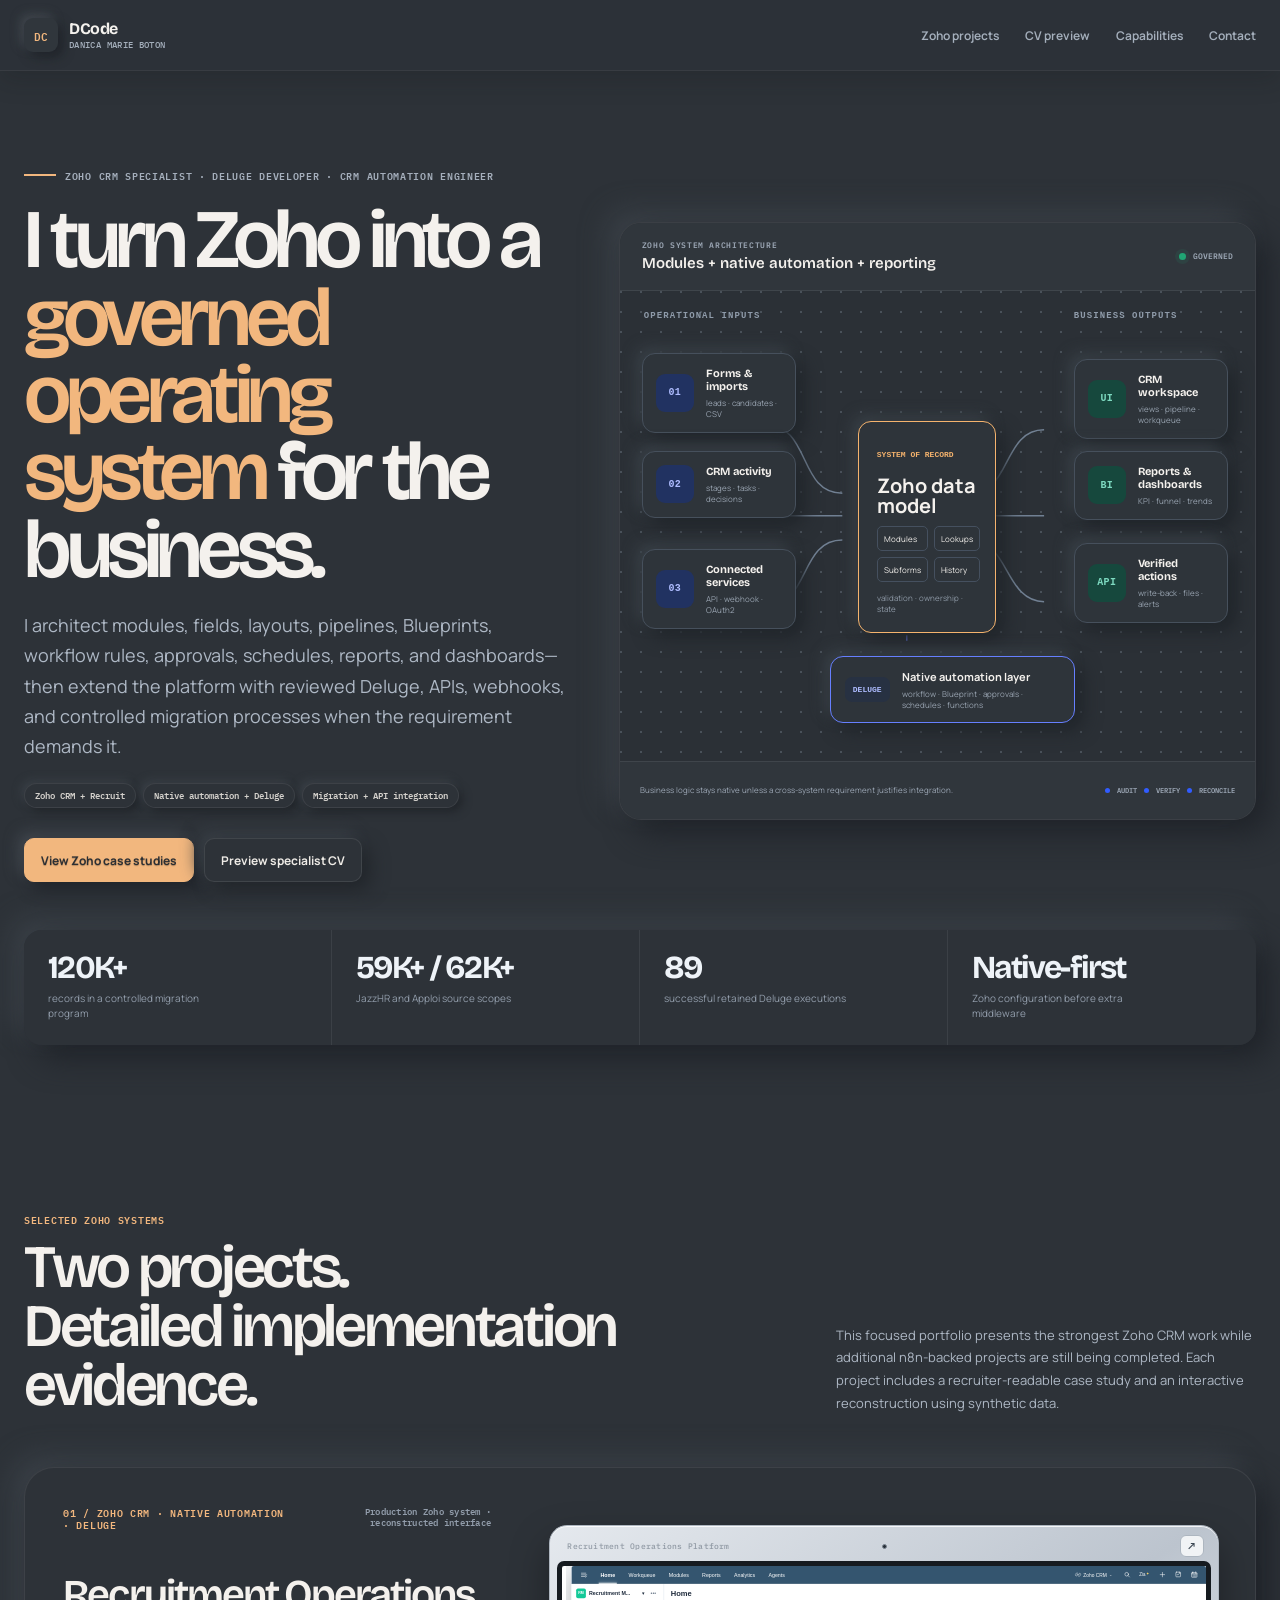
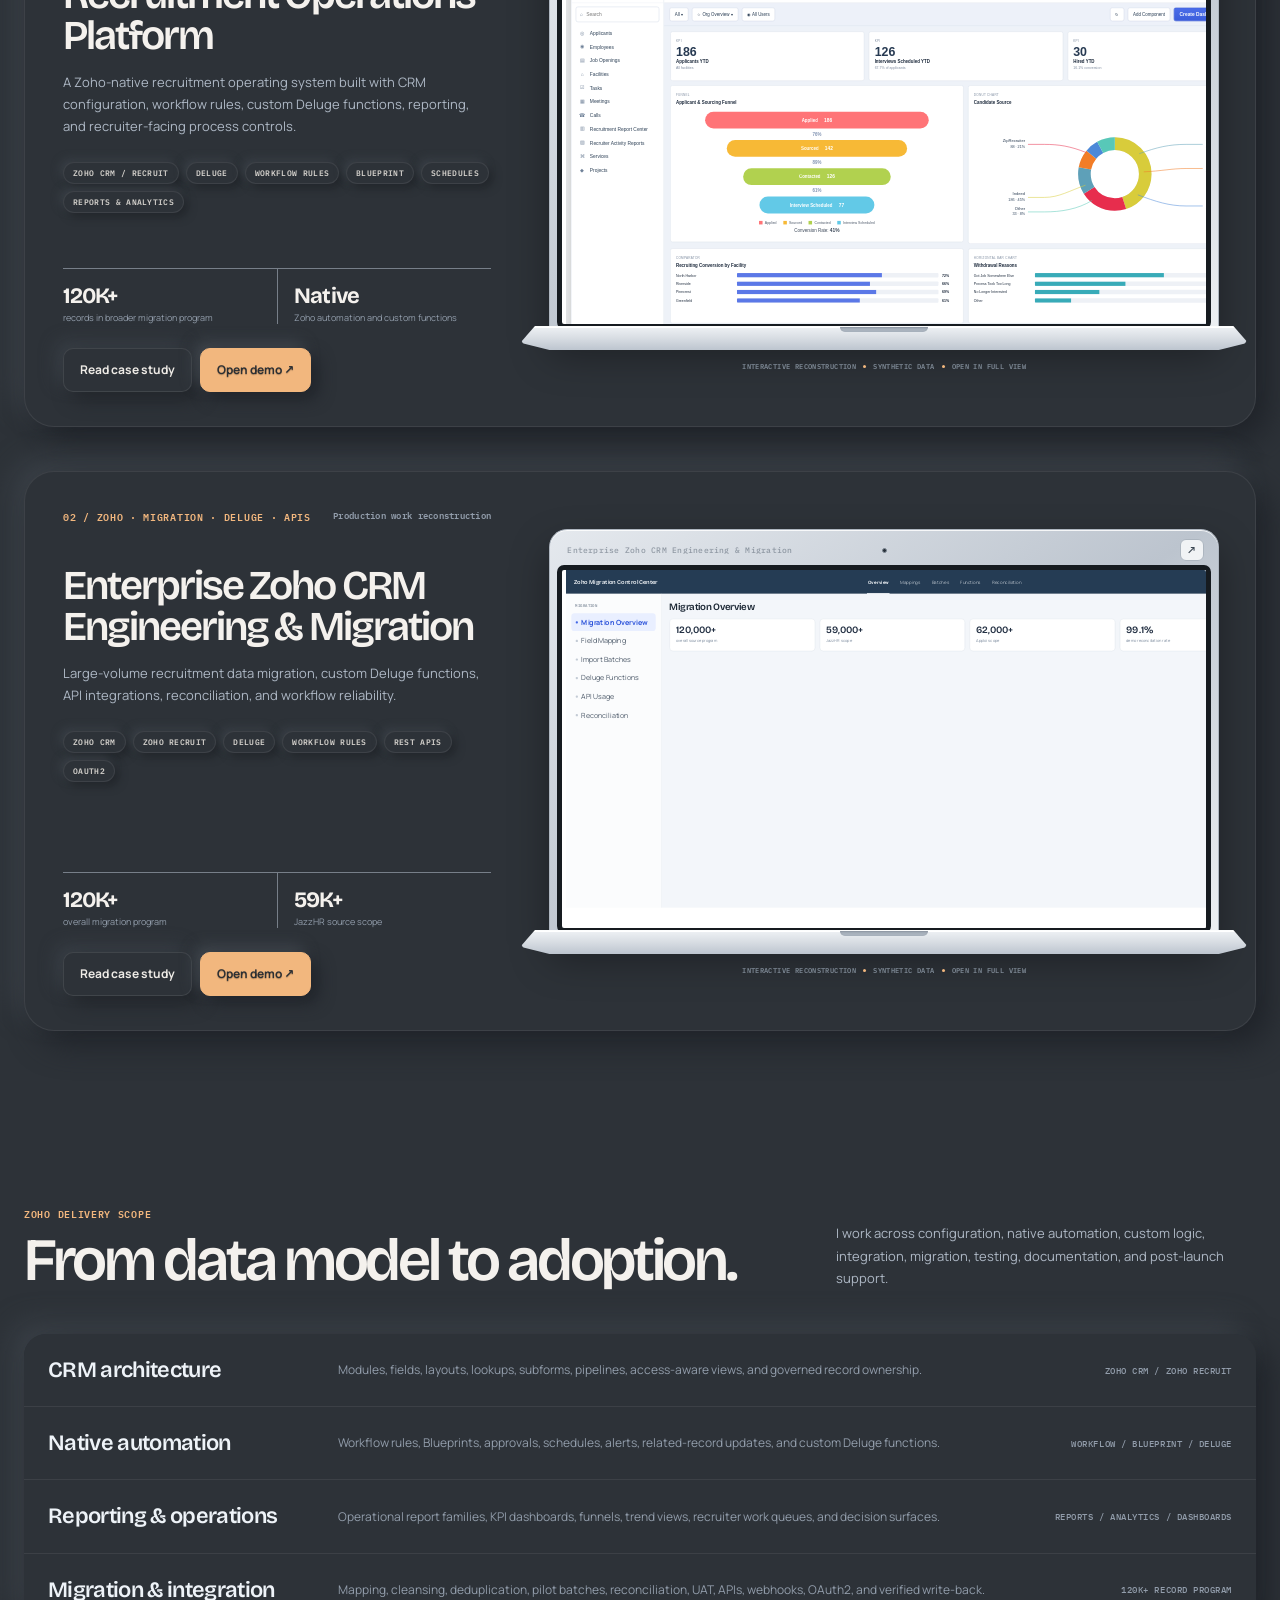
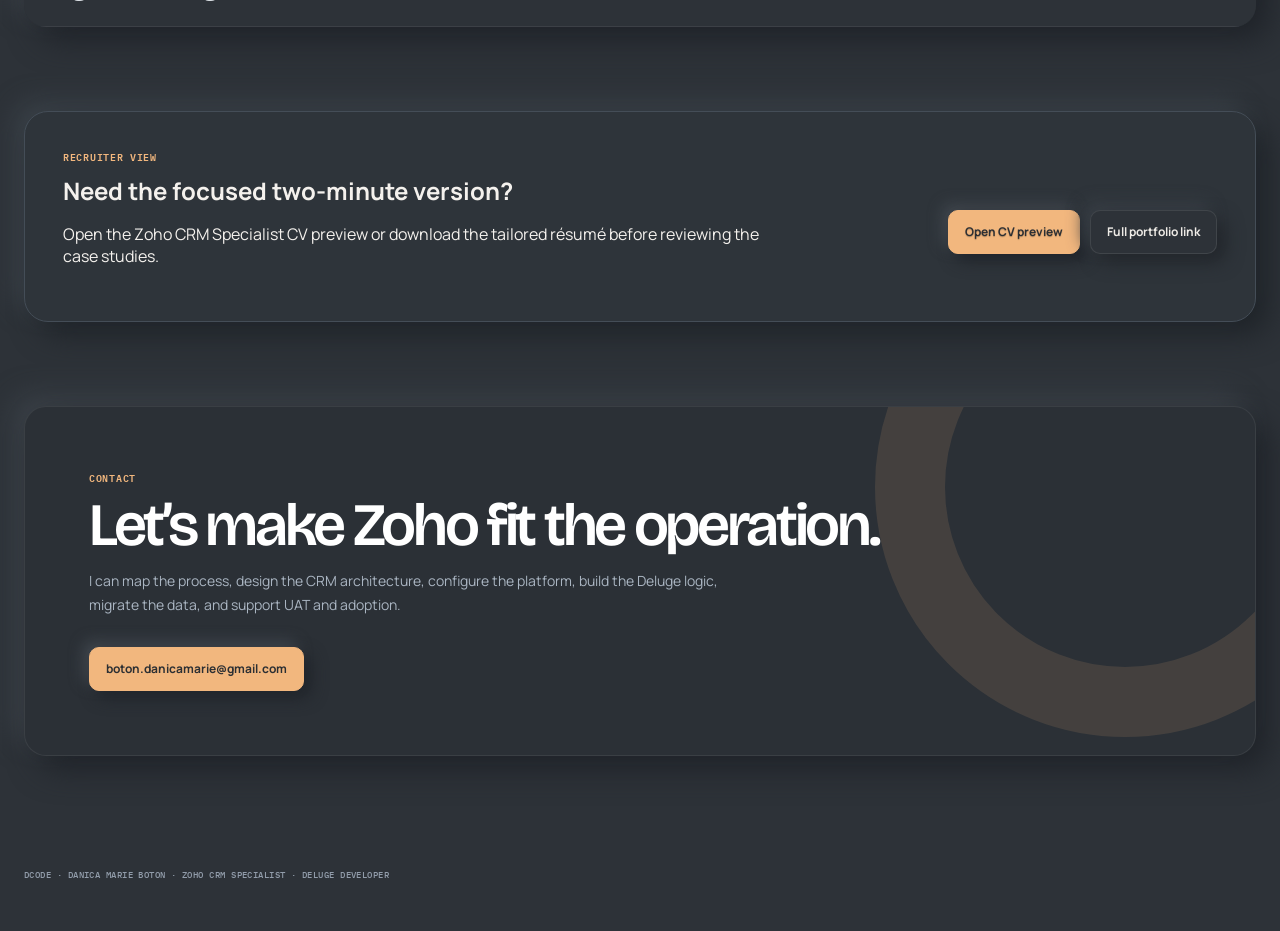
==== index.html @ dc6e39f1 "Initial Zoho specialist portfolio" ====
<!doctype html><html lang="en"><head><meta charset="utf-8"><meta name="viewport" content="width=device-width,initial-scale=1"><title>Danica Marie Boton — Zoho CRM Specialist</title><meta name="description" content="Zoho CRM specialist portfolio featuring native CRM architecture, Deluge automation, reporting, API integration, and controlled data migration."><link rel="stylesheet" href="styles.css"><link rel="stylesheet" href="theme-neumorphism.css?v=3"><link rel="stylesheet" href="zoho-focus.css"><link rel="stylesheet" href="zoho-spacing-fix.css"></head>
<body class="portfolio-theme zoho-focus"><nav class="nav"><div class="wrap navin"><a class="brand" href="index.html"><span class="brandmark">DC</span><span>DCode<small>Danica Marie Boton</small></span></a><div class="navlinks"><a href="#work">Zoho projects</a><a href="cv.html">CV preview</a><a href="#capabilities">Capabilities</a><a href="#contact">Contact</a></div></div></nav><main>
<header class="wrap hero zoho-hero"><div class="hero-copy"><span class="eyebrow">Zoho CRM specialist · Deluge developer · CRM automation engineer</span><h1>I turn Zoho into a <em>governed operating system</em> for the business.</h1><p>I architect modules, fields, layouts, pipelines, Blueprints, workflow rules, approvals, schedules, reports, and dashboards—then extend the platform with reviewed Deluge, APIs, webhooks, and controlled migration processes when the requirement demands it.</p><div class="hero-roleline"><span>Zoho CRM + Recruit</span><span>Native automation + Deluge</span><span>Migration + API integration</span></div><div class="actions"><a class="btn primary" href="#work">View Zoho case studies</a><a class="btn" href="cv.html">Preview specialist CV</a></div></div>
<div class="data-architecture" aria-label="Zoho CRM system architecture"><div class="data-architecture-head"><div><span>Zoho system architecture</span><strong>Modules + native automation + reporting</strong></div><span class="architecture-state"><i></i> governed</span></div><div class="zoho-map"><div class="map-label map-left">Operational inputs</div><div class="map-label map-right">Business outputs</div><svg viewBox="0 0 680 410" aria-hidden="true"><path d="M154 96 C205 96 190 170 238 170"/><path d="M154 194 C202 194 195 194 238 194"/><path d="M154 292 C204 292 191 220 238 220"/><path d="M376 170 C418 170 410 102 454 102"/><path d="M376 194 C418 194 414 194 454 194"/><path d="M376 220 C416 220 412 286 454 286"/><path class="automation-line" d="M307 262 C307 300 307 304 307 334"/></svg><article class="map-node source a"><span>01</span><div><b>Forms &amp; imports</b><small>leads · candidates · CSV</small></div></article><article class="map-node source b"><span>02</span><div><b>CRM activity</b><small>stages · tasks · decisions</small></div></article><article class="map-node source c"><span>03</span><div><b>Connected services</b><small>API · webhook · OAuth2</small></div></article><article class="map-core"><span>System of record</span><h3>Zoho data model</h3><div><i>Modules</i><i>Lookups</i><i>Subforms</i><i>History</i></div><small>validation · ownership · state</small></article><article class="map-node output a"><span>UI</span><div><b>CRM workspace</b><small>views · pipeline · workqueue</small></div></article><article class="map-node output b"><span>BI</span><div><b>Reports &amp; dashboards</b><small>KPI · funnel · trends</small></div></article><article class="map-node output c"><span>API</span><div><b>Verified actions</b><small>write-back · files · alerts</small></div></article><article class="map-automation"><span>DELUGE</span><div><b>Native automation layer</b><small>workflow · Blueprint · approvals · schedules · functions</small></div></article></div><div class="data-architecture-foot"><span>Business logic stays native unless a cross-system requirement justifies integration.</span><div><i></i> audit <i></i> verify <i></i> reconcile</div></div></div></header>
<section class="proofrail"><div class="proof"><strong>120K+</strong><span>records in a controlled migration program</span></div><div class="proof"><strong>59K+ / 62K+</strong><span>JazzHR and Apploi source scopes</span></div><div class="proof"><strong>89</strong><span>successful retained Deluge executions</span></div><div class="proof"><strong>Native-first</strong><span>Zoho configuration before extra middleware</span></div></section>
<section class="wrap section" id="work"><div class="sectionhead"><div><div class="kicker">Selected Zoho systems</div><h2>Two projects.<br>Detailed implementation evidence.</h2></div><p>This focused portfolio presents the strongest Zoho CRM work while additional n8n-backed projects are still being completed. Each project includes a recruiter-readable case study and an interactive reconstruction using synthetic data.</p></div><div class="cards" id="projectCards"></div></section>
<section class="wrap section" id="capabilities"><div class="sectionhead"><div><div class="kicker">Zoho delivery scope</div><h2>From data model to adoption.</h2></div><p>I work across configuration, native automation, custom logic, integration, migration, testing, documentation, and post-launch support.</p></div><div class="capability-list"><div class="caprow"><h3>CRM architecture</h3><p>Modules, fields, layouts, lookups, subforms, pipelines, access-aware views, and governed record ownership.</p><span>Zoho CRM / Zoho Recruit</span></div><div class="caprow"><h3>Native automation</h3><p>Workflow rules, Blueprints, approvals, schedules, alerts, related-record updates, and custom Deluge functions.</p><span>Workflow / Blueprint / Deluge</span></div><div class="caprow"><h3>Reporting &amp; operations</h3><p>Operational report families, KPI dashboards, funnels, trend views, recruiter work queues, and decision surfaces.</p><span>Reports / Analytics / Dashboards</span></div><div class="caprow"><h3>Migration &amp; integration</h3><p>Mapping, cleansing, deduplication, pilot batches, reconciliation, UAT, APIs, webhooks, OAuth2, and verified write-back.</p><span>120K+ record program</span></div></div></section>
<section class="wrap section cv-callout"><div><div class="kicker">Recruiter view</div><h2>Need the focused two-minute version?</h2><p>Open the Zoho CRM Specialist CV preview or download the tailored résumé before reviewing the case studies.</p></div><div class="actions"><a class="btn primary" href="cv.html">Open CV preview</a><a class="btn" href="cv.html#full-portfolio">Full portfolio link</a></div></section>
<section class="wrap section" id="contact"><div class="contact"><div class="kicker">Contact</div><h2>Let’s make Zoho fit the operation.</h2><p>I can map the process, design the CRM architecture, configure the platform, build the Deluge logic, migrate the data, and support UAT and adoption.</p><div class="actions"><a class="btn primary" href="mailto:boton.danicamarie@gmail.com">boton.danicamarie@gmail.com</a></div></div></section></main><footer class="wrap footer">DCode · Danica Marie Boton · Zoho CRM Specialist · Deluge Developer</footer>
<script src="data.js"></script><script>const root=document.getElementById('projectCards');DCODE_PROJECTS.forEach(p=>{const el=document.createElement('article');el.className='project';el.innerHTML=`<div class="projectcopy"><div class="projecttop"><span class="num">${p.order} / ${p.category}</span><span class="status">${p.status}</span></div><h3>${p.title}</h3><p>${p.subtitle}</p><div class="chips">${p.stack.slice(0,6).map(x=>`<span class="chip">${x}</span>`).join('')}</div><div class="metricline">${p.metrics.slice(0,2).map(m=>`<div class="mini"><strong>${m[0]}</strong><span>${m[1]}</span></div>`).join('')}</div><div class="projectactions"><a class="btn" href="case-study.html?id=${p.id}">Read case study</a><a class="btn primary" href="demo.html?id=${p.id}">Open demo ↗</a></div></div><div class="projectvisual"><div class="laptop-wrap"><div class="laptop-screen"><div class="laptop-bezel"><span class="camera-dot"></span><span class="screen-title">${p.title}</span><div class="screen-controls"><a class="screen-btn" href="demo.html?id=${p.id}" target="_blank" rel="noopener">↗</a></div></div><div class="laptop-display"><iframe class="live-demo-preview" src="demo.html?id=${p.id}&embed=1" title="Interactive reconstructed ${p.title} preview" loading="lazy"></iframe></div></div><div class="laptop-base"><span></span></div><div class="demo-caption"><span>Interactive reconstruction</span><i></i><span>Synthetic data</span><i></i><span>Open in full view</span></div></div></div>`;root.appendChild(el)});const W=1440,H=810;document.querySelectorAll('.live-demo-preview').forEach(iframe=>{const display=iframe.closest('.laptop-display');const fit=()=>{const scale=Math.min(display.clientWidth/W,display.clientHeight/H);iframe.style.width=`${W}px`;iframe.style.height=`${H}px`;iframe.style.transform=`scale(${scale})`;iframe.style.left=`${Math.max(0,(display.clientWidth-W*scale)/2)}px`;iframe.style.top=`${Math.max(0,(display.clientHeight-H*scale)/2)}px`};new ResizeObserver(fit).observe(display);iframe.addEventListener('load',fit);fit()});</script></body></html>
---- styles.css ----
@import url('https://fonts.googleapis.com/css2?family=Bricolage+Grotesque:opsz,wght@12..96,400;12..96,500;12..96,600;12..96,700&family=IBM+Plex+Mono:wght@400;500;600&family=Manrope:wght@400;500;600;700&display=swap');

:root{
  --ink:#111318;
  --ink-2:#22262d;
  --muted:#66707d;
  --paper:#f3f5f7;
  --surface:#ffffff;
  --surface-2:#e9edf1;
  --line:#d9dfe5;
  --line-dark:#c8d0d8;
  --blue:#315cff;
  --blue-soft:#e9edff;
  --orange:#ff6846;
  --green:#0d9f72;
  --violet:#6864ff;
  --radius:18px;
  --radius-sm:11px;
  --shadow:0 20px 50px rgba(16,23,35,.10);
  --max:1240px;
}
*{box-sizing:border-box}
html{scroll-behavior:smooth}
body{margin:0;background:var(--paper);color:var(--ink);font-family:Manrope,system-ui,sans-serif;-webkit-font-smoothing:antialiased}
a{color:inherit;text-decoration:none}
button,input,select,textarea{font:inherit}
.wrap{width:min(var(--max),calc(100% - 48px));margin-inline:auto}

/* ---- portfolio shell ---- */
.nav{position:sticky;top:0;z-index:60;border-bottom:1px solid rgba(17,19,24,.08);background:rgba(243,245,247,.88);backdrop-filter:blur(18px)}
.navin{height:70px;display:flex;align-items:center;justify-content:space-between;gap:24px}
.brand{display:flex;align-items:center;gap:11px;font-family:"Bricolage Grotesque",sans-serif;font-weight:700;letter-spacing:-.03em}
.brandmark{width:34px;height:34px;border-radius:9px;background:var(--ink);color:#fff;display:grid;place-items:center;font:600 11px/1 "IBM Plex Mono",monospace;box-shadow:inset 0 0 0 1px rgba(255,255,255,.15)}
.brand small{display:block;color:var(--muted);font:500 9px/1.2 "IBM Plex Mono",monospace;letter-spacing:.04em;text-transform:uppercase;margin-top:2px}
.navlinks{display:flex;align-items:center;gap:26px;font-size:12px;font-weight:650}
.navlinks a{color:#454d58;transition:.18s ease}
.navlinks a:hover{color:var(--ink)}

.hero{padding:88px 0 48px;display:grid;grid-template-columns:minmax(0,1.03fr) minmax(420px,.97fr);gap:64px;align-items:center}
.hero-copy{max-width:720px}
.eyebrow,.kicker,.num,.status,.micro{font:600 10px/1.25 "IBM Plex Mono",monospace;letter-spacing:.07em;text-transform:uppercase}
.eyebrow{display:inline-flex;align-items:center;gap:9px;color:#4b5562}
.eyebrow:before{content:"";width:32px;height:2px;background:var(--orange)}
.hero h1,.casehero h1{font-family:"Bricolage Grotesque",sans-serif;letter-spacing:-.065em;font-weight:600;margin:20px 0 22px;line-height:.93}
.hero h1{font-size:clamp(58px,7vw,96px);max-width:800px}
.hero h1 em{font-style:normal;color:var(--blue)}
.hero p{font-size:18px;line-height:1.68;color:#4f5966;max-width:700px;margin:0}
.actions{display:flex;flex-wrap:wrap;gap:10px;margin-top:30px}
.btn{min-height:44px;display:inline-flex;align-items:center;justify-content:center;gap:8px;border:1px solid var(--line-dark);border-radius:10px;padding:0 16px;background:var(--surface);font-size:12px;font-weight:700;transition:.18s ease;box-shadow:0 2px 0 rgba(10,15,25,.03)}
.btn:hover{transform:translateY(-2px);border-color:#aab4bf;box-shadow:0 10px 28px rgba(22,30,43,.08)}
.btn.primary{background:var(--ink);color:#fff;border-color:var(--ink)}
.btn.blue{background:var(--blue);color:#fff;border-color:var(--blue)}

.system-map{position:relative;min-height:500px;border-radius:28px;background:#11151c;color:#fff;padding:28px;overflow:hidden;box-shadow:0 28px 70px rgba(15,20,30,.22)}
.system-map:before{content:"";position:absolute;inset:0;background-image:linear-gradient(rgba(255,255,255,.045) 1px,transparent 1px),linear-gradient(90deg,rgba(255,255,255,.045) 1px,transparent 1px);background-size:32px 32px;mask-image:linear-gradient(to bottom,black,transparent 96%)}
.system-map .map-head{position:relative;display:flex;justify-content:space-between;align-items:center;font:500 9px/1 "IBM Plex Mono",monospace;text-transform:uppercase;letter-spacing:.08em;color:#9aa8b7}
.map-status{display:flex;align-items:center;gap:7px}.map-status i{width:7px;height:7px;border-radius:50%;background:#38d49a;box-shadow:0 0 0 4px rgba(56,212,154,.12)}
.map-node{position:absolute;width:150px;padding:13px 14px;border:1px solid rgba(255,255,255,.14);border-radius:13px;background:rgba(18,25,34,.92);box-shadow:0 14px 30px rgba(0,0,0,.28)}
.map-node b{display:block;font-family:"Bricolage Grotesque";font-size:14px;margin-bottom:3px}.map-node span{display:block;font:500 8px/1.35 "IBM Plex Mono",monospace;text-transform:uppercase;letter-spacing:.04em;color:#91a0b1}
.map-node.a{left:30px;top:112px}.map-node.b{left:220px;top:82px}.map-node.c{right:34px;top:145px}.map-node.d{left:112px;top:275px}.map-node.e{right:74px;bottom:72px}
.map-node.hot{border-color:rgba(68,109,255,.65);box-shadow:0 0 0 1px rgba(68,109,255,.15),0 20px 44px rgba(0,0,0,.32)}
.map-node.hot:before{content:"";position:absolute;left:-1px;top:14px;bottom:14px;width:3px;border-radius:0 3px 3px 0;background:#4d73ff}
.map-line{position:absolute;height:1px;background:rgba(255,255,255,.18);transform-origin:left}.map-line:after{content:"";position:absolute;width:42px;height:1px;background:linear-gradient(90deg,transparent,#67a2ff,transparent);animation:pulse-line 2.2s linear infinite}
.map-line.l1{left:176px;top:139px;width:74px;transform:rotate(-12deg)}.map-line.l2{left:370px;top:128px;width:96px;transform:rotate(17deg)}.map-line.l3{left:286px;top:179px;width:114px;transform:rotate(94deg)}.map-line.l4{left:260px;top:334px;width:170px;transform:rotate(24deg)}
@keyframes pulse-line{from{transform:translateX(-60px)}to{transform:translateX(170px)}}
.map-foot{position:absolute;left:28px;right:28px;bottom:24px;display:flex;justify-content:space-between;color:#8390a0;font:500 8px/1 "IBM Plex Mono",monospace;text-transform:uppercase;letter-spacing:.08em}

.proofrail{width:min(var(--max),calc(100% - 48px));margin:0 auto 84px;display:grid;grid-template-columns:repeat(4,1fr);border-top:1px solid var(--line-dark);border-bottom:1px solid var(--line-dark)}
.proof{padding:22px 24px 24px;border-right:1px solid var(--line-dark)}.proof:last-child{border-right:0}.proof strong{display:block;font-family:"Bricolage Grotesque";font-size:32px;line-height:1;letter-spacing:-.05em}.proof span{display:block;color:#68717d;font-size:10px;line-height:1.5;margin-top:7px;max-width:190px}

.section{padding:84px 0}
.sectionhead{display:grid;grid-template-columns:1fr 420px;gap:36px;align-items:end;margin-bottom:44px}
.kicker{color:var(--blue);margin-bottom:12px}
.sectionhead h2,.contact h2{font-family:"Bricolage Grotesque";font-size:clamp(38px,4.7vw,64px);letter-spacing:-.055em;line-height:.98;margin:0;font-weight:600}
.sectionhead p{color:var(--muted);font-size:13px;line-height:1.75;margin:0}

.cards{display:grid;gap:28px}
.project{--accent:var(--blue);display:grid;grid-template-columns:minmax(320px,.82fr) minmax(0,1.18fr);gap:0;background:var(--surface);border:1px solid var(--line);border-radius:24px;overflow:hidden;min-height:460px;box-shadow:0 8px 24px rgba(13,20,31,.04);transition:.22s ease}
.project:hover{transform:translateY(-3px);box-shadow:0 24px 50px rgba(13,20,31,.10);border-color:#c7cfd8}
.project[data-id="portal"]{--accent:#07996f}.project[data-id="monday"]{--accent:#6c63ff}.project[data-id="dee"]{--accent:#ff6846}.project[data-id="ocr"]{--accent:#e5a20b}.project[data-id="zoho-migration"]{--accent:#2c70d6}.project[data-id="sheets"]{--accent:#168b55}.project[data-id="ops-dashboard"]{--accent:#177e9f}
.projectcopy{padding:32px 32px 30px;display:flex;flex-direction:column;min-width:0}.projecttop{display:flex;justify-content:space-between;align-items:flex-start;gap:16px}.num{color:var(--accent)}.status{color:#79828d;letter-spacing:.03em;text-transform:none;font-size:9px;text-align:right;max-width:180px}
.project h3{font:600 clamp(30px,3.2vw,48px)/1 "Bricolage Grotesque",sans-serif;letter-spacing:-.05em;margin:40px 0 14px;max-width:560px}.project p{color:#606a76;line-height:1.72;font-size:13px;max-width:560px;margin:0}.project .chips{margin-top:24px}
.chips{display:flex;flex-wrap:wrap;gap:7px}.chip{border:1px solid var(--line);border-radius:999px;padding:6px 9px;background:#fafbfc;color:#59626d;font:600 8px/1 "IBM Plex Mono",monospace;text-transform:uppercase;letter-spacing:.04em}
.metricline{display:grid;grid-template-columns:1fr 1fr;gap:0;margin-top:auto;padding-top:28px}.mini{padding-top:14px;border-top:1px solid var(--line);padding-right:16px}.mini+ .mini{padding-left:16px;border-left:1px solid var(--line)}.mini strong{display:block;font-family:"Bricolage Grotesque";font-size:22px;letter-spacing:-.04em}.mini span{font-size:9px;line-height:1.45;color:#747d88;display:block;margin-top:2px}
.projectactions{display:flex;gap:8px;margin-top:24px}.projectactions .btn.primary{background:var(--accent);border-color:var(--accent)}
.projectvisual{position:relative;min-width:0;background:#10151d;padding:20px 0 20px 20px;overflow:hidden}.projectvisual:before{content:"";position:absolute;left:0;top:0;bottom:0;width:4px;background:var(--accent)}.projectvisual .shotframe{height:100%;min-height:420px;border-radius:16px 0 0 16px;overflow:hidden;background:#fff;border:1px solid rgba(255,255,255,.10);box-shadow:0 24px 60px rgba(0,0,0,.35);position:relative}.projectvisual img{width:100%;height:100%;object-fit:cover;object-position:left top;display:block}.projectvisual .shotlabel{position:absolute;left:18px;bottom:18px;background:rgba(12,17,24,.9);color:#fff;border:1px solid rgba(255,255,255,.14);padding:8px 10px;border-radius:8px;font:500 8px/1 "IBM Plex Mono",monospace;text-transform:uppercase;letter-spacing:.06em;backdrop-filter:blur(8px)}

.capability-list{border-top:1px solid var(--line-dark)}.caprow{display:grid;grid-template-columns:260px 1fr auto;gap:30px;padding:24px 0;border-bottom:1px solid var(--line-dark);align-items:center}.caprow h3{font:600 22px/1.1 "Bricolage Grotesque";letter-spacing:-.03em;margin:0}.caprow p{font-size:12px;line-height:1.65;color:var(--muted);margin:0;max-width:680px}.caprow span{font:500 9px/1 "IBM Plex Mono";color:#8a929c;text-transform:uppercase;letter-spacing:.06em}
.stackgroups{display:grid;grid-template-columns:repeat(5,1fr);border-top:1px solid var(--line-dark);border-bottom:1px solid var(--line-dark)}.stackgroup{padding:20px 18px;min-height:170px;border-right:1px solid var(--line-dark)}.stackgroup:last-child{border-right:0}.stackgroup strong{display:block;font:600 10px/1 "IBM Plex Mono";letter-spacing:.06em;text-transform:uppercase;color:#6f7883;margin-bottom:18px}.stackgroup span{font-family:"Bricolage Grotesque";font-size:19px;line-height:1.65;letter-spacing:-.02em}
.contact{border-radius:26px;padding:64px;background:#10141b;color:#fff;position:relative;overflow:hidden}.contact:after{content:"";position:absolute;width:360px;height:360px;border-radius:50%;right:-120px;top:-170px;border:70px solid rgba(49,92,255,.18)}.contact p{max-width:680px;color:#aab5c2;line-height:1.72;font-size:14px}.contact .kicker{color:#8ba5ff}.contact .btn.primary{background:#fff;color:var(--ink);border-color:#fff}
.footer{padding:28px 0 50px;color:#7e8791;font:500 9px/1.5 "IBM Plex Mono";text-transform:uppercase;letter-spacing:.05em}

/* ---- case studies ---- */
.casehero{padding:66px 0 48px}.back{display:inline-flex;align-items:center;gap:8px;color:#66707b;font-size:11px;font-weight:700}.casehero h1{font-size:clamp(58px,7vw,100px);max-width:1050px}.casesub{font-size:18px;line-height:1.65;color:#59636f;max-width:840px}.casebar{display:flex;flex-wrap:wrap;gap:0;margin-top:34px;border-top:1px solid var(--line-dark);border-bottom:1px solid var(--line-dark)}.casebar span{padding:13px 14px;border-right:1px solid var(--line-dark);font:500 9px/1.35 "IBM Plex Mono",monospace;color:#69737f}.casebar span:first-child{padding-left:0;color:var(--blue);font-weight:600}
.case-hero-shot{margin-top:42px;background:#10151c;padding:18px 0 18px 18px;border-radius:24px;overflow:hidden;box-shadow:var(--shadow)}.case-hero-shot img{width:100%;height:auto;max-height:660px;object-fit:cover;object-position:left top;display:block;border-radius:13px 0 0 13px}
.stats4{display:grid;grid-template-columns:repeat(4,1fr);border-top:1px solid var(--line-dark);border-bottom:1px solid var(--line-dark);margin-top:46px}.statbox{padding:20px 18px;border-right:1px solid var(--line-dark)}.statbox:last-child{border-right:0}.statbox strong{font:600 30px/1 "Bricolage Grotesque";letter-spacing:-.04em;display:block}.statbox span{font-size:9px;line-height:1.45;color:#737d88;display:block;margin-top:6px}
.case-section{padding:70px 0;border-top:1px solid var(--line)}.case-section-inner{display:grid;grid-template-columns:240px 1fr;gap:56px}.case-aside{position:relative}.case-aside .sticky{position:sticky;top:100px}.case-aside .kicker{margin:0}.case-aside p{font:500 9px/1.6 "IBM Plex Mono";color:#89919b;text-transform:uppercase;letter-spacing:.04em;margin-top:10px}.case-content h2{font:600 clamp(36px,4vw,56px)/1 "Bricolage Grotesque";letter-spacing:-.05em;margin:0 0 24px}.case-content h3{font:600 24px/1.15 "Bricolage Grotesque";letter-spacing:-.03em;margin:0 0 12px}.case-content p{color:#59636f;line-height:1.8;font-size:14px;max-width:800px}.case-content ul{list-style:none;padding:0;margin:24px 0 0;display:grid;gap:0;max-width:880px}.case-content li{position:relative;padding:17px 0 17px 28px;border-top:1px solid var(--line);font-size:13px;line-height:1.6;color:#4c5662}.case-content li:before{content:"↳";position:absolute;left:0;color:var(--blue);font:600 12px/1 "IBM Plex Mono"}
.casegrid{display:grid;grid-template-columns:1fr 1fr;gap:50px}.casebox{background:transparent;border:0;padding:0}.casebox .kicker{margin-bottom:10px}.casebox p{margin:0}.casebox ul{margin-top:0}
.arch{display:grid;grid-template-columns:repeat(3,minmax(0,1fr));gap:12px;max-width:900px}.archstep{position:relative;min-height:95px;border:1px solid var(--line-dark);border-radius:14px;padding:16px;background:var(--surface);font:600 11px/1.45 "IBM Plex Mono",monospace;color:#303844}.archstep:before{content:attr(data-index);display:block;color:var(--blue);font-size:9px;margin-bottom:18px}.archstep:not(:last-child):after{content:"→";position:absolute;right:-13px;top:38px;width:25px;height:25px;display:grid;place-items:center;background:var(--paper);color:#939ca6;z-index:3}.notice{border-left:3px solid var(--orange);padding:8px 0 8px 16px;color:#626c77;font-size:11px;line-height:1.7;max-width:900px}.notice strong{color:var(--ink)}
.demo-cta{padding:54px;background:#11151c;color:#fff;border-radius:24px}.demo-cta h2{font:600 48px/1 "Bricolage Grotesque";letter-spacing:-.05em;margin:0}.demo-cta p{color:#aab4c1;max-width:720px}.demo-cta .btn.primary{background:#fff;color:var(--ink);border-color:#fff}

/* ---- demo lab shell ---- */
.demo-body{background:#11151b;color:#e8edf4;min-height:100vh}
.demo-body .nav{position:relative;background:#11151b;border-color:#252c35}.demo-body .brand,.demo-body .navlinks a{color:#e8edf4}.demo-body .brand small{color:#7f8a98}.demo-wrap{width:min(1540px,calc(100% - 30px));margin-inline:auto}
.demo-banner{min-height:68px;display:flex;justify-content:space-between;gap:20px;align-items:center;padding:16px 4px;color:#fff}.demo-banner strong{font:600 16px/1.2 "Bricolage Grotesque"}.demo-banner span{font:500 8px/1.4 "IBM Plex Mono";text-transform:uppercase;letter-spacing:.06em;color:#7f8a98}.demo-banner .actions{margin:0}.demo-banner .ui-btn{background:#1a2029;border-color:#2a3340;color:#dfe6ef}
.demo-shell{min-height:790px;background:#fff;border:1px solid #2b333d;border-radius:18px;overflow:hidden;box-shadow:0 26px 80px rgba(0,0,0,.35)}
.demo-shell:before{content:"";display:block;height:26px;background:#151a21;border-bottom:1px solid #292f38;box-shadow:inset 0 1px 0 rgba(255,255,255,.035)}
.demo-top{height:54px;background:#253c54;color:#f4f7fa;display:flex;align-items:center;justify-content:space-between;padding:0 18px;font-size:11px}.demo-top>strong{font:600 13px/1 "Bricolage Grotesque"}.demo-top .tabs{display:flex;gap:22px;font-size:10px}.demo-top .tabs span{opacity:.78}.demo-top .tabs .active{opacity:1;font-weight:800;position:relative}.demo-top .tabs .active:after{content:"";height:2px;background:#fff;position:absolute;left:0;right:0;bottom:-18px}.demo-top>span{font:500 8px/1 "IBM Plex Mono"!important;text-transform:uppercase;letter-spacing:.06em}
.demo-app{display:grid;grid-template-columns:216px 1fr;min-height:710px;background:#fff}.side{border-right:1px solid #e0e5eb;background:#fbfcfd;padding:16px 12px}.side h4{margin:5px 9px 14px;font:600 9px/1 "IBM Plex Mono";text-transform:uppercase;letter-spacing:.06em;color:#8994a2}.navitem{display:flex;align-items:center;gap:8px;padding:9px 10px;border-radius:7px;font-size:11px;color:#4c5969;cursor:pointer;margin:2px 0}.navitem:before{content:"";width:5px;height:5px;border-radius:2px;background:#c3cbd5}.navitem.active,.navitem:hover{background:#e9efff;color:#2d54da;font-weight:700}.navitem.active:before{background:#4167e7}
.main{padding:18px;background:#f3f6fa;min-width:0;color:#182230}.toolbar{display:flex;justify-content:space-between;align-items:center;gap:12px;margin-bottom:14px}.toolbar h2{font:600 22px/1.1 "Bricolage Grotesque";letter-spacing:-.035em;color:#1b2734;margin:0}.toolbar h3{font:600 14px/1.2 "Bricolage Grotesque"}.toolactions{display:flex;gap:7px}.ui-btn{min-height:34px;border:1px solid #d2dae4;background:#fff;border-radius:7px;padding:0 11px;font-size:10px;font-weight:700;color:#435064;cursor:pointer;transition:.15s ease}.ui-btn:hover{filter:brightness(.98);transform:translateY(-1px)}.ui-btn.primary{background:#3561df;border-color:#3561df;color:#fff}.ui-btn.green{background:#188b61;border-color:#188b61;color:#fff}.ui-btn.danger{background:#fff1f4;border-color:#ffd0da;color:#b52846}
.gridcards{display:grid;grid-template-columns:repeat(3,1fr);gap:12px}.person-card{background:#fff;border:1px solid #dce3eb;border-radius:9px;padding:15px;cursor:pointer;min-height:192px;box-shadow:0 1px 1px rgba(28,40,56,.02)}.person-card:hover{border-color:#8ba6eb;box-shadow:0 10px 28px rgba(43,64,96,.08)}.personhead{display:flex;gap:10px;align-items:center}.avatar{width:40px;height:40px;border-radius:10px;background:linear-gradient(145deg,#3ab4d3,#586adf 55%,#ed7b5c);display:grid;place-items:center;color:#fff;font-weight:800}.person-card h3{margin:0;color:#1c2735;font-size:13px}.person-card small{color:#8b98a9;font-size:9px}.kv{display:grid;grid-template-columns:92px 1fr;gap:6px 9px;font-size:10px;margin-top:13px}.kv dt{color:#7b899a}.kv dd{margin:0;color:#2c3949;font-weight:650}.split{display:grid;grid-template-columns:1.15fr .85fr;gap:12px}.panel{background:#fff;border:1px solid #dce3eb;border-radius:9px;padding:15px;box-shadow:0 1px 1px rgba(28,40,56,.02)}.panel h3{font:600 14px/1.2 "Bricolage Grotesque";color:#1c2735;margin:0 0 12px}.panel p,.panel li{font-size:10px;color:#58677a;line-height:1.62}.tag{display:inline-flex;padding:5px 7px;border-radius:999px;font-size:9px;background:#edf3ff;color:#3754b5;margin:2px}.tag.good{background:#e8f7ef;color:#197450}.tag.warn{background:#fff4df;color:#8f5b0c}.tag.bad{background:#ffebef;color:#a82440}.timeline{display:grid;gap:8px}.event{display:grid;grid-template-columns:76px 1fr;gap:8px;font-size:10px;border-left:2px solid #d8e0eb;padding-left:10px}.event time{color:#8794a5;font-family:"IBM Plex Mono"}.event strong{color:#344256;font-weight:700}.flowcanvas{position:relative;min-height:520px;background-color:#151719;background-image:radial-gradient(#32363a 1px,transparent 1px);background-size:18px 18px;border-radius:8px;border:1px solid #2b3035;overflow:auto}.node{position:absolute;width:138px;border:1px solid #3a4148;border-radius:8px;background:#23272b;box-shadow:0 6px 18px rgba(0,0,0,.24);padding:11px;color:#d8dde2;font:500 9px/1.45 Manrope}.node b{display:block;font-size:10px;margin-bottom:4px;color:#fff}.node.ok{border-color:#3a805e}.node.ai{border-color:#8d68d9}.node.error{border-color:#a43a56}.connector{position:absolute;height:2px;background:#69727b;transform-origin:left center}.board{background:#fff;border:1px solid #dce3eb;border-radius:8px;overflow:auto}.board table{width:100%;border-collapse:collapse;min-width:980px}.board th,.board td{border-bottom:1px solid #e5e9ef;border-right:1px solid #edf0f4;padding:9px 10px;font-size:10px;text-align:left;color:#44546a}.board th{background:#f7f9fc;color:#68788e;font-weight:700;position:sticky;top:0}.statuspill{display:inline-block;min-width:78px;text-align:center;padding:6px 8px;border-radius:3px;color:#fff;font-size:9px}.st-green{background:#00a878}.st-yellow{background:#f0a500}.st-red{background:#df4661}.st-blue{background:#3b82f6}.dashgrid{display:grid;grid-template-columns:repeat(4,1fr);gap:10px}.dashcard{background:#fff;border:1px solid #dce3eb;border-radius:8px;padding:15px}.dashcard strong{font:600 26px/1 "Bricolage Grotesque";color:#1f2a37;display:block}.dashcard span{font-size:9px;color:#78889c}.bars{display:flex;align-items:end;gap:7px;height:130px;padding-top:16px}.bar{flex:1;background:#8fa6ff;border-radius:3px 3px 0 0;min-width:16px}

/* Portal: intentionally its own product identity */
.project-portal .demo-top{background:#fff;color:#1a2430;border-bottom:1px solid #e2e6eb}.project-portal .demo-top .tabs span{color:#697688}.project-portal .demo-top .tabs .active{color:#1b2a40}.project-portal .demo-top .tabs .active:after{background:#1e65f3}.project-portal .side{background:#101a2b;border-color:#1a2840}.project-portal .side h4{color:#71829a}.project-portal .navitem{color:#aab7c8}.project-portal .navitem:before{background:#45566d}.project-portal .navitem.active,.project-portal .navitem:hover{background:#182947;color:#fff}.project-portal .navitem.active:before{background:#5f8dff}.portal-shell{background:#f6f8fb}.candidate-list{display:grid;grid-template-columns:repeat(3,1fr);gap:12px}.candidate{background:#fff;border:1px solid #dfe5ed;border-radius:12px;padding:16px;box-shadow:0 4px 14px rgba(21,36,56,.04)}.candidate .avatar{border-radius:50%;background:linear-gradient(145deg,#11233f,#4d78ea)}.candidate h3{font-size:14px;margin:0;color:#1f2937}.candidate .meta{font-size:10px;color:#76869a;margin:5px 0 10px}.candidate .decision{display:flex;gap:6px;margin-top:12px}.candidate .decision button{flex:1}.calendar{display:grid;grid-template-columns:repeat(7,1fr);gap:5px}.day{min-height:92px;border:1px solid #e0e5ed;background:#fff;border-radius:7px;padding:7px;font-size:9px;color:#65758a}.day b{color:#29384a}.meet{display:block;margin-top:5px;padding:5px;border-radius:5px;background:#e9f1ff;color:#315fb8}

/* Monday reconstruction */
.project-monday .demo-top{background:#292f4c}.project-monday .demo-top .tabs .active:after{background:#8b80ff}.project-monday .side{background:#f6f7fa}.project-monday .navitem.active{background:#e7e5ff;color:#514ad4}.project-monday .navitem.active:before{background:#6c63ff}.project-monday .ui-btn.primary{background:#6c63ff;border-color:#6c63ff}.project-monday .board{border-radius:4px}.project-monday .board th{background:#fff;color:#555f70;border-bottom:2px solid #dfe3eb}.project-monday .board td:first-child{font-weight:700;color:#2f3743}.project-monday .main{background:#f7f8fa}.project-monday .statuspill{border-radius:0;min-width:94px;padding:8px}.project-monday .st-green{background:#00c875}.project-monday .st-yellow{background:#fdab3d}.project-monday .st-red{background:#e2445c}.project-monday .st-blue{background:#579bfc}

/* DEE */
.agentgrid{display:grid;grid-template-columns:300px 1fr;gap:12px}.agentpanel{background:#0f141c;border:1px solid #222b37;border-radius:10px;color:#e9eef5;padding:14px}.agentpanel h3{margin:0 0 12px;font-size:12px}.agentgraph{min-height:520px;background:#0a0e14;border:1px solid #222b37;border-radius:10px;position:relative;overflow:auto}.agentnode{position:absolute;width:158px;padding:12px;border-radius:10px;background:#141b25;border:1px solid #2b3747;color:#aeb9c8;font-size:9px}.agentnode strong{display:block;color:#fff;margin-bottom:4px;font-size:10px}.agentnode.active{border-color:#52d4aa;box-shadow:0 0 0 2px rgba(82,212,170,.07)}.agentnode.approval{border-color:#f09b59}.loglist{display:grid;gap:7px}.logrow{border:1px solid #263141;border-radius:7px;padding:8px;font-size:9px;color:#95a4b6}.logrow strong{color:#e1e8f2}

.ocrstage{display:grid;grid-template-columns:.8fr 1.2fr;gap:12px}.dropzone{border:1.5px dashed #bdc7d4;border-radius:10px;background:#fbfcfe;min-height:260px;display:grid;place-items:center;text-align:center;padding:20px;color:#66758a}.fakeimg{width:260px;height:165px;background:#f9f4e8;border:1px solid #d6cebc;box-shadow:0 16px 30px rgba(60,50,35,.13);transform:rotate(-1.5deg);padding:14px;text-align:left;color:#3e3a33;font:500 9px/1.45 "IBM Plex Mono"}.dbtable{width:100%;border-collapse:collapse}.dbtable th,.dbtable td{font-size:9px;padding:8px;border-bottom:1px solid #e5e9ef;text-align:left}.sheet{background:#fff;border:1px solid #dce3eb;overflow:auto}.sheet table{border-collapse:collapse;min-width:900px;width:100%}.sheet th,.sheet td{border:1px solid #e4e8ef;padding:7px 8px;font-size:9px;color:#3e4d60}.sheet th{background:#f6f8fb}.sheet td.formula{background:#f1f7ff;color:#315f9d}.sheet-tabs{display:flex;gap:2px;margin-top:8px}.sheet-tab{padding:7px 12px;border:1px solid #dce2eb;background:#fff;font-size:9px;cursor:pointer}.sheet-tab.active{border-top:2px solid #2c8a58;color:#2c8a58;font-weight:800}.migration-grid{display:grid;grid-template-columns:repeat(4,1fr);gap:10px}.migr-card{background:#fff;border:1px solid #dce3eb;border-radius:8px;padding:14px}.migr-card strong{display:block;font:600 22px/1 "Bricolage Grotesque";color:#233043}.migr-card span{font-size:9px;color:#7a899c}.progress{height:7px;background:#e8edf4;border-radius:999px;overflow:hidden;margin-top:9px}.progress i{display:block;height:100%;background:#4ea979}.mapping{display:grid;grid-template-columns:1fr 30px 1fr;gap:6px;align-items:center;font-size:10px}.mapping div{padding:8px;border:1px solid #e0e5ec;border-radius:6px;background:#fff}.mapping .maparrow{border:0;text-align:center;background:transparent}.toast{position:fixed;right:24px;bottom:24px;background:#151d28;color:#fff;border:1px solid #2a3543;border-radius:9px;padding:12px 14px;font-size:10px;box-shadow:0 18px 40px rgba(0,0,0,.25);display:none;z-index:100}.toast.show{display:block}
.ocr-console .demo-app{background:#252a30}.ocr-console .main{background:#252a30;color:#e8e5e0}.ocr-console .side{background:#2b3036;border-color:#3c4249}.ocr-console .side h4,.ocr-console .navitem{color:#aeb5bd}.ocr-console .navitem.active,.ocr-console .navitem:hover{background:#333941;color:#f2b77e}.ocr-console .navitem:before{background:#68717c}.ocr-console .navitem.active:before{background:#f2b77e}.ocr-console .toolbar h2{color:#f4f1ed}.ocr-console .panel,.ocr-upload-card,.ocr-drive-card,.ocr-console .dashcard{background:#2d3238;border:1px solid rgba(255,255,255,.07);color:#e9e6e1;box-shadow:7px 7px 15px #1f2328,-5px -5px 12px #363c43}.ocr-console .panel h3{color:#f3efe9}.ocr-console .ui-btn{background:#2d3238;border-color:#454c54;color:#e6e2dc}.ocr-console .ui-btn.primary{background:#f2b77e;border-color:#f2b77e;color:#272b2f}.ocr-toolbar>div{display:grid;gap:4px}.ocr-eyebrow{color:#f2b77e;font:600 7px/1 "IBM Plex Mono";letter-spacing:.09em;text-transform:uppercase}.ocr-intake-grid{display:grid;grid-template-columns:1.2fr .8fr;gap:14px}.ocr-upload-card,.ocr-drive-card{border-radius:14px;padding:16px;min-height:260px}.ocr-source-pill{color:#9da5ae;font:600 7px/1 "IBM Plex Mono";letter-spacing:.08em;text-transform:uppercase}.ocr-dropzone{min-height:215px;border:1px dashed #59616a;border-radius:12px;margin-top:14px;display:grid;place-items:center;text-align:center;padding:20px;transition:.2s ease;background:#292e34}.ocr-dropzone.dragging{border-color:#f2b77e;background:#30343a;box-shadow:inset 5px 5px 11px #20242a,inset -4px -4px 10px #3a4047}.ocr-dropzone h3,.ocr-drive-card h3{font-size:15px;margin:8px 0 5px}.ocr-dropzone p,.ocr-drive-card p,.ocr-result-head p,.ocr-empty-state p,.ocr-report-head p{font-size:9px;color:#aab1ba;line-height:1.55}.ocr-upload-icon,.ocr-drive-mark{width:42px;height:42px;border-radius:12px;background:#2d3238;color:#f2b77e;display:grid;place-items:center;font-size:18px;box-shadow:5px 5px 11px #20242a,-4px -4px 10px #3b4148}.ocr-drive-mark{margin:36px 0 16px}.ocr-folder{display:flex;justify-content:space-between;align-items:center;margin:22px 0 14px;padding:10px;border-radius:8px;background:#282d33;font-size:8px;color:#bdc3ca}.ocr-folder b{color:#f2b77e}.ocr-extraction{margin-top:14px;min-height:155px}.ocr-empty-state{display:flex;align-items:center;gap:16px;min-height:120px}.ocr-empty-state>span{width:52px;height:52px;border-radius:14px;display:grid;place-items:center;color:#f2b77e;font:700 11px "IBM Plex Mono";box-shadow:inset 4px 4px 8px #22262b,inset -4px -4px 8px #3b4148}.ocr-processing{display:flex;align-items:center;gap:16px;min-height:120px}.ocr-processing i{width:34px;height:34px;border:3px solid #454c54;border-top-color:#f2b77e;border-radius:50%;animation:ocrSpin .8s linear infinite}@keyframes ocrSpin{to{transform:rotate(360deg)}}.ocr-result-head,.ocr-report-head,.ocr-filterbar{display:flex;justify-content:space-between;align-items:center;gap:14px}.ocr-result-head h3{margin:8px 0 2px}.ocr-field-grid{display:grid;grid-template-columns:repeat(6,1fr);gap:8px;margin-top:16px}.ocr-field-grid>div{padding:10px;border-radius:8px;background:#282d33}.ocr-field-grid small,.ocr-field-grid b{display:block}.ocr-field-grid small{font-size:7px;color:#89939e;margin-bottom:5px}.ocr-field-grid b{font-size:10px}.ocr-run-proof{display:flex;flex-wrap:wrap;gap:6px;margin-top:12px}.ocr-run-proof span{font-size:7px;color:#b4bbc4;border:1px solid #434a52;border-radius:999px;padding:5px 8px}.ocr-kpis,.ocr-report-kpis{display:grid;grid-template-columns:repeat(4,1fr);gap:10px;margin-bottom:14px}.ocr-kpis article,.ocr-report-kpis article{background:#2d3238;border:1px solid rgba(255,255,255,.07);border-radius:12px;padding:14px;box-shadow:5px 5px 11px #20242a,-4px -4px 10px #393f46}.ocr-kpis small,.ocr-kpis strong,.ocr-kpis span,.ocr-report-kpis small,.ocr-report-kpis strong,.ocr-report-kpis span{display:block}.ocr-kpis small,.ocr-report-kpis small{font-size:7px;color:#939ca6;text-transform:uppercase}.ocr-kpis strong,.ocr-report-kpis strong{font-size:20px;color:#f4f1ed;margin:8px 0 4px}.ocr-kpis span,.ocr-report-kpis span{font-size:8px;color:#a5adb6}.ocr-console .dbtable th,.ocr-console .dbtable td{border-color:#414850;color:#cbd0d6}.ocr-console .dbtable th{color:#89939e;text-transform:uppercase;font-size:7px}.ocr-filterbar{margin-bottom:10px}.ocr-filterbar>div{display:flex;gap:6px}.ocr-filterbar>span{font-size:8px;color:#929ba5}.ocr-report-head{padding:3px 2px 15px}.ocr-report-head h3{font-size:18px;margin:6px 0 3px}.ocr-report-head>div:last-child{display:flex;gap:7px}.ocr-report-grid{display:grid;grid-template-columns:1fr 1fr;gap:12px;margin-bottom:12px}.ocr-bars{display:grid;gap:13px;margin-top:18px}.ocr-bars>div{display:grid;grid-template-columns:24px 1fr 50px;gap:8px;align-items:center;font-size:8px}.ocr-bars i{height:9px;border-radius:99px;background:#252a30;overflow:hidden}.ocr-bars i b{display:block;height:100%;background:#f2b77e}.ocr-report-list{display:grid;gap:7px}.ocr-report-list button{display:grid;grid-template-columns:28px 1fr;grid-template-rows:auto auto;text-align:left;border:1px solid #414850;background:#292e34;color:#e5e1dc;border-radius:8px;padding:8px;cursor:pointer}.ocr-report-list button>span{grid-row:1/3;font-size:17px;color:#f2b77e}.ocr-report-list b{font-size:9px}.ocr-report-list small{font-size:7px;color:#939ca6}.ocr-report-table h3{margin-bottom:10px}.ocr-automation{background:#2d3238!important;border-color:#454c54!important;color:#e8e4df!important}.ocr-automation p{color:#aab1ba!important}@media(max-width:900px){.ocr-intake-grid,.ocr-report-grid{grid-template-columns:1fr}.ocr-field-grid{grid-template-columns:repeat(3,1fr)}.ocr-kpis,.ocr-report-kpis{grid-template-columns:repeat(2,1fr)}}@media(max-width:600px){.ocr-field-grid{grid-template-columns:repeat(2,1fr)}.ocr-result-head,.ocr-report-head,.ocr-filterbar{align-items:flex-start;flex-direction:column}.ocr-kpis,.ocr-report-kpis{grid-template-columns:1fr}}

@media(max-width:1050px){.hero{grid-template-columns:1fr}.system-map{min-height:440px}.sectionhead{grid-template-columns:1fr}.project{grid-template-columns:1fr}.projectvisual{min-height:440px}.case-section-inner{grid-template-columns:1fr}.case-aside .sticky{position:static}.casegrid{grid-template-columns:1fr}.proofrail{grid-template-columns:repeat(2,1fr)}.proof:nth-child(2){border-right:0}.proof:nth-child(-n+2){border-bottom:1px solid var(--line-dark)}.stackgroups{grid-template-columns:repeat(2,1fr)}.stackgroup{border-bottom:1px solid var(--line-dark)}.demo-app{grid-template-columns:1fr}.side{display:none}.gridcards,.candidate-list{grid-template-columns:1fr 1fr}.dashgrid,.migration-grid{grid-template-columns:1fr 1fr}.agentgrid,.ocrstage{grid-template-columns:1fr}}
@media(max-width:700px){.wrap{width:min(100% - 28px,var(--max))}.navlinks{display:none}.hero{padding-top:58px;gap:36px}.hero h1{font-size:54px}.system-map{min-height:420px;padding:18px}.map-node{width:128px}.map-node.a{left:18px}.map-node.b{left:165px}.map-node.c{right:18px}.map-node.d{left:60px}.map-node.e{right:30px}.proofrail{width:calc(100% - 28px);grid-template-columns:1fr 1fr}.proof{padding:18px 14px}.section{padding:58px 0}.projectcopy{padding:24px}.project h3{margin-top:28px}.projectactions{flex-direction:column}.projectvisual{padding-left:12px;min-height:330px}.projectvisual .shotframe{min-height:310px}.caprow{grid-template-columns:1fr;gap:8px}.caprow span{display:none}.stackgroups{grid-template-columns:1fr}.stackgroup{border-right:0}.contact{padding:38px 26px}.casehero h1{font-size:54px}.stats4{grid-template-columns:1fr 1fr}.statbox:nth-child(2){border-right:0}.statbox:nth-child(-n+2){border-bottom:1px solid var(--line-dark)}.arch{grid-template-columns:1fr}.archstep:not(:last-child):after{display:none}.demo-wrap{width:calc(100% - 10px)}.demo-banner{align-items:flex-start;flex-direction:column}.main{padding:10px}.split,.gridcards,.candidate-list,.dashgrid,.migration-grid{grid-template-columns:1fr}.demo-shell{border-radius:10px}.demo-banner .actions{width:100%;flex-direction:column}.demo-banner .ui-btn{width:100%}}
@media(prefers-reduced-motion:reduce){*{scroll-behavior:auto!important;animation:none!important;transition:none!important}}

/* ========================================================================== */
/* INTERACTIVE DEMO V3 — platform-faithful reconstructions                    */
/* ========================================================================== */
.demo-tab,.navitem{border:0;background:transparent;font:inherit;cursor:pointer}.demo-top .tabs{align-self:stretch;align-items:center}.demo-top .tabs .demo-tab{height:100%;padding:0 2px;color:inherit;opacity:.72;font-size:10px;position:relative}.demo-top .tabs .demo-tab.active{opacity:1;font-weight:800}.demo-top .tabs .demo-tab.active:after{content:"";position:absolute;left:0;right:0;bottom:0;height:2px;background:currentColor}.demo-workspace-label{font:500 8px/1 "IBM Plex Mono"!important;text-transform:uppercase;letter-spacing:.06em}.page-eyebrow{font:600 8px/1 "IBM Plex Mono";letter-spacing:.06em;text-transform:uppercase;color:#7a8796}.side .navitem{width:100%;text-align:left}.demo-product{min-height:760px}.interactive-modal{position:fixed;inset:0;z-index:300;display:grid;place-items:center;padding:22px}.interactive-modal__backdrop{position:absolute;inset:0;background:rgba(5,9,15,.62);backdrop-filter:blur(7px)}.interactive-modal__panel{position:relative;z-index:1;width:min(620px,100%);max-height:min(760px,calc(100vh - 44px));overflow:auto;background:#fff;color:#1e2936;border-radius:13px;box-shadow:0 30px 90px rgba(0,0,0,.3)}.modal-head{display:flex;justify-content:space-between;align-items:flex-start;padding:20px 22px;border-bottom:1px solid #e3e8ee}.modal-head.dark{background:#171a1f;color:#fff;border-color:#292e35}.modal-head small{display:block;color:#778395;font-size:9px;text-transform:uppercase;letter-spacing:.06em;margin-bottom:5px}.modal-head h2{margin:0;font:600 24px/1.1 "Bricolage Grotesque"}.modal-head>button{border:0;background:transparent;font-size:24px;line-height:1;color:inherit;cursor:pointer}.modal-form{padding:20px 22px;display:grid;grid-template-columns:1fr 1fr;gap:14px}.modal-form label{font-size:10px;color:#5e6b7c;display:grid;gap:6px}.modal-form label.full{grid-column:1/-1}.modal-form input,.modal-form select,.modal-form textarea{border:1px solid #d6dee8;border-radius:7px;padding:10px;color:#263344;background:#fff}.modal-form textarea{min-height:90px;resize:vertical}.modal-form p{grid-column:1/-1;color:#5f6b7a;font-size:11px;line-height:1.6}.modal-actions{grid-column:1/-1;display:flex;justify-content:flex-end;gap:8px;padding-top:6px}.modal-actions button,.monday-recipe-card button{min-height:36px;border:1px solid #d5dde7;border-radius:7px;background:#fff;padding:0 12px;font-size:10px;font-weight:700;cursor:pointer}.modal-actions .primary{background:#2c63df;color:#fff;border-color:#2c63df}.execution-list{background:#121419;color:#d7dde4;padding:10px 0}.execution-list>div{display:grid;grid-template-columns:18px 1fr 80px 55px;gap:9px;align-items:center;padding:12px 18px;border-bottom:1px solid #272b32;font-size:10px}.execution-list em{color:#6bd59e;font-style:normal}.exec-dot{width:8px;height:8px;border-radius:50%;background:#42c884}.code-box{background:#10151c;color:#cbd7e5;border-radius:9px;padding:16px;font:500 10px/1.7 "IBM Plex Mono";overflow:auto}.dee-row{display:grid;grid-template-columns:1.2fr 1fr 1fr auto;gap:12px;align-items:center;padding:12px 0;border-bottom:1px solid #e4e8ee;font-size:10px}.dee-row em{font-style:normal;color:#718095}.dee-row button{border:1px solid #d6dde6;background:#fff;border-radius:6px;padding:6px 9px;cursor:pointer}.dee-shell textarea{width:100%;min-height:100px;background:#0a0f17;color:#e7eef8;border:1px solid #253043;border-radius:8px;padding:9px}

/* --- Zoho CRM / Recruit reconstruction — derived from user's surviving UI --- */
.project-recruitment .demo-shell:before,.project-monday .demo-shell:before{display:none}.project-recruitment .demo-shell,.project-monday .demo-shell{border-radius:8px}.project-recruitment .demo-shell{background:#eef2f8}.zoho-rebuild{font-family:Arial,Helvetica,sans-serif;color:#243248;background:#eef2f8;min-height:790px}.zoho-topbar{height:50px;background:#36566f;color:#fff;display:flex;align-items:center;padding:0 12px;gap:12px;border-bottom:1px solid #29475f}.zoho-icon-btn{width:30px;height:30px;border:0;background:transparent;color:#fff;border-radius:5px;cursor:pointer}.zoho-icon-btn:hover{background:rgba(255,255,255,.09)}.zoho-mainnav{height:100%;display:flex;align-items:stretch}.zoho-mainnav button{border:0;background:transparent;color:#fff;padding:0 14px;font-size:12px;font-weight:600;cursor:pointer;position:relative}.zoho-mainnav button.active:after{content:"";position:absolute;left:10px;right:10px;bottom:0;height:3px;background:#fff}.zoho-mainnav button:hover{background:rgba(255,255,255,.06)}.zoho-top-right{margin-left:auto;display:flex;align-items:center;gap:7px}.zoho-brand-text{font-size:12px;font-weight:700;margin-right:4px}.zoho-avatar-small{width:28px;height:28px;border-radius:50%;background:#e8edf5;color:#3f5670;display:grid;place-items:center;font-size:9px;font-weight:800}.zoho-workarea{display:grid;grid-template-columns:205px minmax(0,1fr);min-height:740px}.zoho-sidebar{background:#fff;border-right:1px solid #d7deea;position:relative;padding-bottom:45px}.zoho-app-title{height:43px;display:grid;grid-template-columns:auto 1fr auto auto;align-items:center;gap:7px;padding:0 12px;border-bottom:1px solid #edf0f4;font-size:12px}.zoho-app-title button{border:0;background:transparent;color:#64758a;cursor:pointer}.zoho-rm{width:23px;height:23px;border-radius:4px;background:#14c998;color:#fff;display:grid;place-items:center;font-size:8px;font-weight:800}.zoho-search{height:34px;margin:8px 10px;display:flex;align-items:center;gap:5px;border:1px solid #ccd6e7;border-radius:5px;padding:0 8px;color:#8491a3}.zoho-search input{border:0;outline:0;min-width:0;width:100%;font-size:11px}.zoho-modules{padding:1px 7px}.zoho-modules button{width:100%;height:33px;border:0;background:transparent;color:#2e4055;border-radius:5px;display:flex;align-items:center;gap:9px;padding:0 9px;font-size:11px;text-align:left;cursor:pointer}.zoho-modules button:hover,.zoho-modules button.active{background:#e9edff;color:#385ce4}.zoho-modules button.active{font-weight:600}.zoho-module-icon{width:18px;color:#6b7f9a;text-align:center}.zoho-sidebar-footer{position:absolute;bottom:0;left:0;right:0;height:38px;border-top:1px solid #e5e9ef;display:flex;justify-content:space-around;align-items:center;font-size:8px;color:#66758a}.zoho-content{background:#f5f7fb;min-width:0;overflow:hidden}.zoho-module-head{height:43px;background:#fff;border-bottom:1px solid #dbe1ea;display:flex;align-items:center;padding:0 14px}.zoho-module-head h1{margin:0;font-size:17px;font-weight:600;color:#243145}.zoho-view-tabs{height:38px;background:#fff;border-bottom:1px solid #d9e0ea;display:flex;align-items:stretch;padding-left:10px;gap:4px}.zoho-view-tabs button{border:0;background:transparent;color:#4e6077;padding:0 9px;font-size:10px;cursor:pointer;position:relative}.zoho-view-tabs button.active{font-weight:700;color:#1d2e45;background:#f6f8fb}.zoho-view-tabs button.active:after{content:"";position:absolute;left:7px;right:7px;bottom:0;height:2px;background:#4a66e8}.zoho-control-row{height:48px;background:#fff;border-bottom:1px solid #e0e5ec;display:flex;align-items:center;justify-content:space-between;padding:0 12px}.zoho-control-left,.zoho-control-right{display:flex;align-items:center;gap:5px}.zoho-control-row button,.zoho-list-toolbar button,.zoho-subcontrols button,.zoho-detail-toolbar button,.zoho-record-tabs button,.zoho-report-tabs button,.zoho-file-row button{border:0;background:#fff;color:#33465d;font-size:10px;border-radius:5px;padding:7px 8px;cursor:pointer}.zoho-control-row button:hover,.zoho-control-row .active-icon{background:#edf1ff;color:#4762e4}.zoho-count{display:inline-grid;place-items:center;min-width:16px;height:16px;border-radius:8px;background:#edf0ff;color:#415be1;font-size:8px}.zoho-divider{height:23px;width:1px;background:#dce2e9;margin:0 2px}.zoho-create{background:linear-gradient(#4b6de9,#3b5ddb)!important;color:#fff!important;border:1px solid #3654cc!important;padding:7px 12px!important;font-weight:700}.zoho-more{border:1px solid #d9e0e9!important}.zoho-subcontrols{height:36px;background:#fff;border-bottom:1px solid #dbe2ea;display:flex;align-items:center;gap:9px;padding:0 11px;font-size:9px;color:#506176}.zoho-subcontrols .spacer{flex:1}.zoho-subcontrols button{border:1px solid #d8dee8;padding:4px 8px}.zoho-applicant-area{height:557px;overflow:auto;padding:16px;background:#edf1f8}.zoho-card-grid{display:grid;grid-template-columns:repeat(3,minmax(260px,1fr));gap:16px}.zoho-applicant-card{background:#fff;border-radius:7px;min-height:266px;padding:14px;border:1px solid #e6ebf1;cursor:pointer;transition:.15s ease}.zoho-applicant-card:hover{box-shadow:0 5px 18px rgba(54,72,96,.12);border-color:#cbd6e6}.zoho-card-name{display:flex;gap:9px;align-items:center;margin-bottom:17px}.zoho-avatar{width:42px;height:42px;border-radius:10px;background:linear-gradient(180deg,#45b8d9,#f9a441 68%,#f27770);display:grid;place-items:center;color:#fff;font-size:23px;font-weight:300}.zoho-card-name strong{display:block;font-size:15px;color:#111c2b}.zoho-card-name small{display:block;font-size:8px;color:#687588;margin-top:2px}.zoho-applicant-card dl{display:grid;grid-template-columns:122px 1fr;row-gap:7px;margin:0;font-size:10px}.zoho-applicant-card dt{color:#6e7886}.zoho-applicant-card dd{margin:0;color:#2c3440;min-width:0;overflow:hidden;text-overflow:ellipsis;white-space:nowrap}.zoho-link{color:#00a6e8!important}.zoho-phone{color:#f17b1c!important}.zoho-record-footer{height:30px;background:#fff;border-top:1px solid #d8e0eb;display:flex;align-items:center;justify-content:space-between;padding:0 14px;font-size:9px;color:#526174}.zoho-table-wrap{margin:13px;background:#fff;border:1px solid #d9e1eb;overflow:auto}.zoho-table{width:100%;border-collapse:collapse;min-width:850px}.zoho-table th,.zoho-table td{padding:9px 10px;border-bottom:1px solid #e6ebf1;text-align:left;font-size:9px;color:#3e4c5f;white-space:nowrap}.zoho-table th{background:#f7f9fc;color:#67778b;font-weight:600}.zoho-table tr:hover td{background:#f8faff}.zoho-list-toolbar{height:49px;background:#fff;display:flex;justify-content:space-between;align-items:center;padding:0 13px;border-bottom:1px solid #e3e8ef}.zoho-list-toolbar>div{display:flex;gap:5px}.zoho-list-toolbar button:not(.zoho-create){border:1px solid #d8e0ea}.zoho-list-footer{height:32px;display:flex;justify-content:space-between;align-items:center;padding:0 10px;font-size:9px;color:#66768a}.zoho-detail-page{min-height:740px;background:#f5f7fb}.zoho-detail-toolbar{height:44px;background:#fff;border-bottom:1px solid #dce3eb;display:flex;align-items:center;justify-content:space-between;padding:0 12px}.zoho-detail-toolbar>div{display:flex;gap:6px}.zoho-record-hero{background:#fff;display:grid;grid-template-columns:auto 1fr auto;gap:14px;align-items:center;padding:20px 20px 18px;border-bottom:1px solid #e1e6ed}.zoho-record-avatar{width:58px;height:58px;border-radius:14px;background:linear-gradient(180deg,#49b3df,#ffae43);display:grid;place-items:center;color:white;font-size:28px}.zoho-record-kicker{font-size:8px;text-transform:uppercase;color:#8390a1}.zoho-record-hero h1{margin:2px 0;font-size:22px}.zoho-record-hero p{margin:0;color:#6d7a8c;font-size:10px}.zoho-record-score{text-align:center;border-left:1px solid #e2e7ed;padding-left:24px}.zoho-record-score span,.zoho-record-score em{display:block;font-size:8px;color:#77869a;font-style:normal}.zoho-record-score strong{display:block;font-size:28px;color:#2949bb}.zoho-record-tabs{height:40px;background:#fff;border-bottom:1px solid #dde4ec;display:flex;padding-left:18px}.zoho-record-tabs button{border-radius:0;margin-right:12px;position:relative}.zoho-record-tabs button.active{font-weight:700;color:#355be1}.zoho-record-tabs button.active:after{content:"";position:absolute;bottom:0;left:0;right:0;height:2px;background:#4263e5}.zoho-detail-columns{display:grid;grid-template-columns:1.35fr .65fr;gap:12px;padding:14px}.zoho-section-card{background:#fff;border:1px solid #dce3eb;margin:14px;border-radius:5px;padding:15px}.zoho-detail-columns .zoho-section-card{margin:0}.zoho-section-card h3{margin:0 0 14px;font-size:12px}.zoho-fields,.zoho-ai-grid{display:grid;grid-template-columns:1fr 1fr;gap:0 26px}.zoho-fields label,.zoho-ai-grid label{padding:9px 0;border-bottom:1px solid #edf0f4;color:#768496;font-size:9px}.zoho-fields label span,.zoho-ai-grid label span{display:block;color:#263548;font-size:10px;margin-top:4px}.zoho-ai-grid label.wide{grid-column:1/-1}.score-big{font-size:20px!important;color:#315be5!important;font-weight:800}.zoho-stage-chip{display:inline-block;background:#e9eeff;color:#395ae0;padding:6px 9px;border-radius:4px;font-size:9px;font-weight:700}.zoho-mini-timeline{margin-top:16px;display:grid;gap:10px}.zoho-mini-timeline div{border-left:2px solid #dbe2eb;padding-left:9px}.zoho-mini-timeline time,.zoho-full-timeline time{display:block;font-size:8px;color:#8895a5}.zoho-mini-timeline b{font-size:9px;color:#34455a}.zoho-file-row{display:flex;align-items:center;gap:10px;border:1px solid #e2e7ed;border-radius:5px;padding:10px}.zoho-file-row>div{flex:1}.zoho-file-row b,.zoho-file-row small{display:block}.zoho-file-row b{font-size:10px}.zoho-file-row small{font-size:8px;color:#8190a2;margin-top:3px}.zoho-full-timeline{display:grid;gap:0}.zoho-full-timeline>div{display:grid;grid-template-columns:80px 14px 1fr;gap:10px;align-items:start;padding:10px 0}.zoho-full-timeline .dot{width:8px;height:8px;border-radius:50%;background:#6685e9;margin-top:3px}.zoho-full-timeline .dot.success{background:#24ad78}.zoho-full-timeline b{font-size:10px}.zoho-full-timeline p{font-size:9px;color:#6d7a8a;margin:3px 0}.zoho-report-tabs{height:42px;background:#fff;display:flex;align-items:center;gap:5px;padding:0 14px}.zoho-report-tabs button.active{color:#3e5fe0;font-weight:700}.zoho-report-grid{display:grid;grid-template-columns:1fr 1fr;gap:12px;padding:14px}.zoho-report-card{background:#fff;border:1px solid #dce3eb;border-radius:6px;padding:15px}.zoho-report-card.wide{grid-column:1/-1}.zoho-report-card h3{font-size:11px;margin:0 0 14px}.zoho-bars{display:grid;gap:10px}.zoho-bars>div{display:grid;grid-template-columns:90px 1fr 35px;gap:8px;align-items:center;font-size:9px}.zoho-bars i{height:10px;background:#4bb6c8;border-radius:2px}.zoho-funnel{display:grid;gap:6px}.zoho-funnel span{background:#eef2fb;padding:8px 10px;font-size:9px;display:flex;justify-content:space-between}.zoho-funnel span:nth-child(2){margin-inline:8%}.zoho-funnel span:nth-child(3){margin-inline:16%}.zoho-funnel span:nth-child(4){margin-inline:24%}.zoho-funnel span:nth-child(5){margin-inline:32%}.zoho-kpis{display:grid;grid-template-columns:repeat(4,1fr);gap:8px}.zoho-kpis>div{border:1px solid #e0e6ed;border-radius:5px;padding:13px}.zoho-kpis strong{display:block;font-size:20px}.zoho-kpis span{font-size:8px;color:#78879a}.zoho-kpis.home{margin:14px}

/* n8n reconstruction */
.n8n-rebuild{background:#111316;color:#e7e9ed;min-height:740px;font-family:Inter,Arial,sans-serif}.n8n-header{height:51px;border-bottom:1px solid #2a2d31;background:#181a1d;display:flex;align-items:center;justify-content:space-between;padding:0 12px;font-size:9px}.n8n-header>div{display:flex;align-items:center;gap:8px}.n8n-header button{border:1px solid #35393e;background:#23262a;color:#e1e4e8;border-radius:5px;padding:7px 9px;font-size:9px;cursor:pointer}.n8n-header .n8n-run{background:#ff6d3a;border-color:#ff6d3a;color:#fff;font-weight:700}.n8n-published{color:#9da4ad}.n8n-breadcrumb{color:#d1d5da}.n8n-body{display:grid;grid-template-columns:44px minmax(0,1fr) 260px;min-height:689px}.n8n-rail{background:#17191c;border-right:1px solid #292c31;display:flex;flex-direction:column;gap:6px;padding:8px 6px}.n8n-rail button{border:0;background:transparent;color:#aeb4bc;height:32px;border-radius:5px;cursor:pointer}.n8n-rail button:hover{background:#24282d}.n8n-canvas{position:relative;overflow:auto;background:#131518;min-width:0}.n8n-grid{position:absolute;inset:0;min-width:1500px;min-height:680px;background-image:radial-gradient(#383b40 1px,transparent 1px);background-size:18px 18px}.n8n-inspector{background:#1b1d20;border-left:1px solid #2c3034;padding:14px;color:#c7ccd3}.n8n-inspector h3{font-size:12px;margin:0 0 10px}.n8n-inspector p{font-size:9px;line-height:1.6;color:#969ea7}.n8n-meta{display:grid;gap:5px;margin-top:18px}.n8n-meta span{font-size:8px;color:#7f8791;text-transform:uppercase}.n8n-meta b{font-size:9px;margin-bottom:6px}.n8n-meta pre{font:500 8px/1.55 "IBM Plex Mono";white-space:pre-wrap;background:#121417;border:1px solid #2b2e33;border-radius:5px;padding:8px}.n8n-node{position:absolute;width:122px;min-height:54px;border:1px solid #3a3e44;border-radius:7px;background:#24272b;color:#e5e8ec;display:flex;gap:8px;align-items:center;text-align:left;padding:7px;box-shadow:0 6px 18px rgba(0,0,0,.23);cursor:pointer;z-index:3}.n8n-node:hover{border-color:#737983}.n8n-node-icon{width:28px;height:28px;border-radius:5px;background:#34383d;display:grid;place-items:center;font-weight:800}.n8n-node b{display:block;font-size:8px}.n8n-node small{display:block;color:#838b95;font-size:7px;margin-top:3px}.n8n-node i{position:absolute;width:8px;height:8px;background:#1d1f22;border:1px solid #656b73;border-radius:50%;right:-5px;top:23px}.n8n-node.type-trigger .n8n-node-icon{background:#cd476d}.n8n-node.type-zoho .n8n-node-icon{background:#287bd1}.n8n-node.type-ai .n8n-node-icon{background:#7753c6}.n8n-node.type-error .n8n-node-icon{background:#9d3951}.n8n-node.executed{border-color:#36a46e}.n8n-node.executed:after{content:"✓";position:absolute;right:5px;top:4px;color:#55d58d;font-size:8px}.n8n-node.executed small{color:#59c989}.n8n-line{position:absolute;height:2px;background:#60666e;transform-origin:left center;z-index:1}.n8n-modal .interactive-modal__panel{background:#121419}.n8n-modal .modal-head{background:#171a1f}

/* --- monday.com reconstruction, based on current Main Table / board views --- */
.project-monday .demo-shell{background:#f7f7fb}.monday-rebuild{display:grid;grid-template-columns:48px 220px minmax(0,1fr) 0;min-height:790px;background:#fff;color:#32333a;font-family:Arial,Helvetica,sans-serif;position:relative}.monday-global-rail{background:#292f4c;color:#fff;display:flex;flex-direction:column;align-items:center;gap:7px;padding:9px 5px}.monday-global-rail button{width:34px;height:34px;border:0;background:transparent;color:#d7d9e5;border-radius:6px;cursor:pointer}.monday-global-rail button:hover,.monday-global-rail button.active{background:rgba(255,255,255,.13)}.monday-global-rail>span{flex:1}.monday-logo{height:34px;width:34px;display:flex;align-items:center;justify-content:center;gap:2px}.monday-logo i{display:block;width:5px;height:17px;border-radius:4px;transform:rotate(30deg)}.monday-logo i:nth-child(1){background:#f62b54}.monday-logo i:nth-child(2){background:#ffcc00}.monday-logo i:nth-child(3){background:#00c875}.monday-user{background:#6c63ff!important;border-radius:50%!important;font-size:9px;font-weight:800}.monday-sidebar{border-right:1px solid #e6e6ec;background:#f6f7fb;padding:9px 8px;position:relative}.monday-workspace-title{display:grid;grid-template-columns:auto 1fr auto;gap:8px;align-items:center;padding:7px 6px 13px}.monday-workspace-title .workspace-icon{width:28px;height:28px;border-radius:7px;background:#654ce0;color:#fff;display:grid;place-items:center;font-size:10px;font-weight:800}.monday-workspace-title b,.monday-workspace-title small{display:block}.monday-workspace-title b{font-size:10px}.monday-workspace-title small{font-size:7px;color:#858997;margin-top:3px}.monday-workspace-title button{border:0;background:transparent;cursor:pointer}.monday-side-search{height:31px;border:1px solid #d9d9e0;border-radius:5px;background:#fff;display:flex;align-items:center;padding:0 7px;gap:5px;color:#8a8d99;margin:0 4px 10px}.monday-side-search input{border:0;outline:0;width:100%;font-size:9px}.monday-side-section{margin-top:11px}.monday-side-section small{display:block;padding:0 7px 5px;font-size:7px;color:#8c909c}.monday-side-section button,.monday-side-bottom button{width:100%;height:30px;border:0;background:transparent;border-radius:5px;text-align:left;padding:0 8px;font-size:9px;color:#4a4d58;cursor:pointer}.monday-side-section button:hover,.monday-side-section button.active{background:#e7e7f6;color:#4e45bd}.monday-side-bottom{position:absolute;left:8px;right:8px;bottom:10px;border-top:1px solid #e0e1e8;padding-top:8px}.monday-main{min-width:0;background:#fff;overflow:hidden}.monday-board-head{padding:18px 22px 0;border-bottom:1px solid #e4e5ea}.monday-breadcrumb{font-size:8px;color:#858995;margin-bottom:8px}.monday-title-row{display:flex;align-items:center;gap:6px}.monday-title-row h1{font-size:22px;margin:0;color:#323338}.monday-title-row>button{border:0;background:transparent;color:#777b86;cursor:pointer}.monday-board-type{font-size:7px;color:#9a9ca6;border-left:1px solid #dedfe5;padding-left:8px;margin-left:3px}.monday-head-actions{margin-left:auto;display:flex;gap:5px}.monday-head-actions button{border:1px solid #dddfe5;background:#fff;border-radius:5px;padding:6px 8px;font-size:8px}.monday-view-tabs{height:43px;display:flex;align-items:flex-end;gap:3px}.monday-view-tabs button{height:36px;border:0;background:transparent;padding:0 9px;color:#555861;font-size:9px;cursor:pointer;position:relative}.monday-view-tabs button.active{font-weight:700;color:#323338}.monday-view-tabs button.active:after{content:"";position:absolute;left:7px;right:7px;bottom:0;height:2px;background:#6161ff}.monday-view-tabs .add-view{font-size:16px;color:#777b87}.monday-toolbar{height:48px;display:flex;justify-content:space-between;align-items:center;padding:0 22px;border-bottom:1px solid #f0f0f3}.monday-toolbar>div{display:flex;gap:3px}.monday-toolbar button{height:31px;border:0;background:transparent;border-radius:5px;padding:0 9px;color:#555861;font-size:9px;cursor:pointer}.monday-toolbar button:hover,.monday-toolbar button.selected{background:#f0f1f5}.monday-toolbar .monday-new{background:#0073ea;color:#fff;padding:0 13px}.monday-inline-search{display:none;padding:8px 22px;background:#fafaff;border-bottom:1px solid #ececf1}.monday-inline-search.show{display:flex}.monday-inline-search input{width:min(420px,90%);border:1px solid #bfc2cd;border-radius:5px 0 0 5px;padding:7px 9px;font-size:9px}.monday-inline-search button{border:1px solid #bfc2cd;border-left:0;background:#fff;border-radius:0 5px 5px 0}.monday-content-area{height:628px;overflow:auto;padding:11px 0 25px}.monday-group{margin:0 22px 22px}.monday-group-title{height:32px;display:flex;align-items:center;gap:5px;color:var(--group)}.monday-group-title button{border:0;background:transparent;color:inherit}.monday-group-title b{font-size:12px}.monday-group-title span{font-size:7px;color:#9698a3;margin-left:3px}.monday-table-scroll{overflow:auto;border-top:1px solid #e7e7ec}.monday-group table{border-collapse:collapse;width:100%;min-width:980px}.monday-group th,.monday-group td{height:35px;border-right:1px solid #e7e7ec;border-bottom:1px solid #e7e7ec;padding:0 7px;font-size:8px;text-align:left;white-space:nowrap}.monday-group th{color:#777a85;font-weight:400;background:#fff}.monday-group th.itemcol{min-width:260px}.monday-group th.select{width:30px}.monday-group .row-color{border-left:6px solid var(--group);padding-left:4px;width:30px}.monday-group .item-name{min-width:260px;display:flex;align-items:center;justify-content:space-between}.open-update{border:0;background:transparent;color:#323338;font-size:9px;cursor:pointer;text-align:left}.update-icon{color:#9da0aa}.person-bubble{display:inline-grid;place-items:center;width:24px;height:24px;border-radius:50%;background:linear-gradient(135deg,#6c63ff,#44a7df);color:#fff;font-size:7px;font-weight:800}.monday-status,.monday-priority{display:block;width:100%;min-width:88px;height:27px;border:0;color:#fff;font-size:8px;cursor:pointer}.monday-status.done{background:#00c875}.monday-status.working{background:#fdab3d}.monday-status.stuck{background:#e2445c}.monday-status.waiting{background:#579bfc}.monday-status.notstarted{background:#c4c4c4}.monday-priority{min-width:70px}.monday-priority.critical{background:#333}.monday-priority.high{background:#e2445c}.monday-priority.medium{background:#fdab3d}.monday-priority.low{background:#579bfc}.date-cell{color:#52555e}.date-cell.overdue{color:#e2445c;font-weight:700}.risk-cell{padding:4px 6px;border-radius:3px;background:#f1f1f4;color:#5e6068}.risk-cell.overdue,.risk-cell.escalated,.risk-cell.at-risk{background:#ffe7eb;color:#c22e4b}.risk-cell.resolved{background:#e1f7ee;color:#087f56}.add-item-row td{height:31px;color:#92959e}.add-item-row button{border:0;background:transparent;color:#858894;font-size:8px;cursor:pointer}.monday-kanban{display:grid;grid-template-columns:repeat(5,minmax(190px,1fr));gap:10px;padding:5px 22px}.monday-kanban>section{background:#f7f7fa;border-radius:7px;min-height:520px;padding-bottom:10px}.monday-kanban header{height:35px;color:#fff;padding:0 10px;display:flex;align-items:center;justify-content:space-between;border-radius:7px 7px 0 0;font-size:9px}.monday-kanban header.done{background:#00c875}.monday-kanban header.working{background:#fdab3d}.monday-kanban header.stuck{background:#e2445c}.monday-kanban header.waiting{background:#579bfc}.monday-kanban header.notstarted{background:#93959d}.monday-kanban article{background:#fff;margin:8px;border:1px solid #e2e2e7;border-radius:6px;padding:10px;box-shadow:0 1px 2px rgba(0,0,0,.04);cursor:pointer}.monday-kanban article b{font-size:9px}.monday-kanban article p{font-size:7px;color:#848793}.monday-kanban article>div{display:flex;justify-content:space-between;align-items:center}.monday-kanban .monday-priority{width:auto;min-width:55px;height:22px;border-radius:3px}.kanban-add{border:0;background:transparent;color:#858893;margin-left:8px;font-size:8px}.monday-dashboard{display:grid;grid-template-columns:1fr 1fr;gap:12px;padding:5px 22px}.monday-widget{border:1px solid #e1e2e7;border-radius:8px;background:#fff;padding:14px;min-height:220px}.monday-widget.wide{grid-column:1/-1;min-height:auto}.monday-widget h3{font-size:11px;margin:0 0 14px}.monday-widget.numbers{display:grid;grid-template-columns:repeat(3,1fr);align-items:center}.monday-widget.numbers div{text-align:center;border-right:1px solid #e6e6eb}.monday-widget.numbers div:last-child{border-right:0}.monday-widget.numbers strong,.monday-widget.numbers span{display:block}.monday-widget.numbers strong{font-size:28px}.monday-widget.numbers span{font-size:8px;color:#888b96}.monday-status-chart{display:grid;gap:10px}.monday-status-chart>div{display:grid;grid-template-columns:90px 1fr 25px;align-items:center;gap:7px;font-size:8px}.monday-status-chart i{display:block;height:16px;width:var(--w);background:var(--c);border-radius:2px}.monday-workload{display:grid;gap:10px}.monday-workload>div{display:grid;grid-template-columns:28px 70px 1fr 55px;align-items:center;gap:5px;font-size:8px}.monday-workload i{height:12px;background:#6c63ff;border-radius:3px}.monday-workload em{font-style:normal;color:#888c96}.monday-activity{padding:5px 22px}.monday-activity-filter{display:flex;gap:6px;margin-bottom:10px}.monday-activity-filter button,.monday-activity-filter input{height:30px;border:1px solid #dedfe5;background:#fff;border-radius:5px;padding:0 9px;font-size:8px}.monday-activity article{display:grid;grid-template-columns:28px 1fr 55px;gap:8px;align-items:start;border-bottom:1px solid #ededf1;padding:11px 0;font-size:8px}.monday-activity article b{font-size:9px}.monday-activity article em{font-weight:400;color:#7d808b}.monday-activity article p{margin:4px 0;color:#656873}.monday-activity article time{color:#9497a0}.monday-drawer{position:absolute;right:0;top:0;bottom:0;width:0;background:#fff;border-left:1px solid #dddfe5;box-shadow:-12px 0 30px rgba(30,32,45,.12);overflow:hidden;z-index:10;transition:.2s ease}.monday-drawer.open{width:390px}.monday-drawer-head{height:82px;padding:15px 17px;border-bottom:1px solid #e2e3e8;display:flex;justify-content:space-between}.monday-drawer-head small{font-size:7px;color:#858994}.monday-drawer-head h2{font-size:17px;margin:4px 0 0;max-width:300px}.monday-drawer-head button{border:0;background:transparent;font-size:20px}.monday-item-tabs{height:38px;border-bottom:1px solid #e4e5ea;display:flex;padding-left:12px}.monday-item-tabs button{border:0;background:transparent;padding:0 10px;font-size:8px;position:relative}.monday-item-tabs button.active:after{content:"";position:absolute;bottom:0;left:7px;right:7px;height:2px;background:#6161ff}.monday-drawer-body{padding:14px}.monday-item-fields{display:grid;gap:0;border:1px solid #e4e5e9;border-radius:6px;overflow:hidden}.monday-item-fields label{display:grid;grid-template-columns:110px 1fr;align-items:center;min-height:42px;border-bottom:1px solid #e4e5e9;padding:0 8px;font-size:8px;color:#777a85}.monday-item-fields label:last-child{border-bottom:0}.monday-item-fields label>span{color:#34363d;display:flex;align-items:center;gap:7px}.monday-item-fields .monday-status,.monday-item-fields .monday-priority{width:auto;min-width:90px;height:25px;padding:0 8px}.monday-update-box{margin-top:14px;border:1px solid #dfe1e6;border-radius:6px;padding:8px}.monday-update-box textarea{width:100%;min-height:70px;border:0;resize:none;font-size:9px;outline:0}.monday-update-box button{display:block;margin-left:auto;border:0;background:#0073ea;color:#fff;border-radius:5px;padding:7px 11px;font-size:8px}.monday-updates{margin-top:14px}.monday-updates article{display:grid;grid-template-columns:28px 1fr;gap:8px;padding:10px 0;border-bottom:1px solid #ececf0;font-size:8px}.monday-updates p{color:#666974;line-height:1.45}.monday-updates small{color:#9a9da7}.monday-modal-head{border-top:5px solid #6161ff}.monday-integration-modal{padding:18px}.monday-recipe-card{display:grid;grid-template-columns:36px 1fr auto;gap:10px;align-items:center;border:1px solid #e1e2e7;border-radius:7px;padding:12px;margin-bottom:9px}.monday-recipe-card>span{font-size:22px}.monday-recipe-card b{font-size:10px}.monday-recipe-card p{font-size:8px;color:#7b7e88;line-height:1.5}.monday-n8n-return{height:44px;background:#292f4c;color:#fff;display:flex;align-items:center;gap:12px;padding:0 12px;font-size:8px}.monday-n8n-return button{border:1px solid rgba(255,255,255,.2);background:transparent;color:#fff;border-radius:5px;padding:6px 8px;font-size:8px}.monday-n8n{min-height:696px}.monday-n8n .n8n-body{grid-template-columns:minmax(0,1fr) 260px}

/* Portal v2 */
.portal-shell-v2 .main{background:#f6f8fb}.portal-shell-v2 .demo-top{background:#fff;color:#1d2a3b;border-bottom:1px solid #e3e7ed}.portal-shell-v2 .demo-top .demo-tab.active:after{background:#286af0}.portal-shell-v2 .side{background:#111c30;border-color:#1c2b45}.portal-shell-v2 .side h4{color:#74849b}.portal-shell-v2 .navitem{color:#aeb9c8}.portal-shell-v2 .navitem:before{background:#526178}.portal-shell-v2 .navitem.active,.portal-shell-v2 .navitem:hover{background:#1a2d4d;color:#fff}.portal-candidate{cursor:pointer}.portal-calendar-head{display:flex;justify-content:space-between;align-items:center}.portal-calendar-head button{border:1px solid #dee5ed;background:#fff;border-radius:5px}.portal-calendar .day{cursor:pointer}.portal-calendar .day.has-event{border-color:#b7cbff;background:#f8faff}

@media(max-width:1100px){.zoho-card-grid{grid-template-columns:repeat(2,minmax(250px,1fr))}.monday-rebuild{grid-template-columns:44px 180px minmax(0,1fr) 0}.monday-sidebar{font-size:8px}.monday-drawer.open{width:350px}.n8n-body{grid-template-columns:40px minmax(800px,1fr) 230px}.monday-kanban{grid-template-columns:repeat(5,220px);overflow:auto}}
@media(max-width:760px){.modal-form{grid-template-columns:1fr}.modal-form label.full,.modal-actions{grid-column:1}.zoho-workarea{grid-template-columns:1fr}.zoho-sidebar{display:none}.zoho-mainnav button{padding:0 7px;font-size:9px}.zoho-top-right .zoho-brand-text,.zoho-top-right button:nth-of-type(n+3){display:none}.zoho-card-grid{grid-template-columns:1fr}.zoho-applicant-area{height:auto}.zoho-detail-columns,.zoho-fields,.zoho-ai-grid,.zoho-report-grid{grid-template-columns:1fr}.zoho-report-card.wide{grid-column:1}.monday-rebuild{grid-template-columns:42px minmax(0,1fr) 0}.monday-sidebar{display:none}.monday-group{margin-inline:10px}.monday-board-head,.monday-toolbar{padding-inline:10px}.monday-toolbar{overflow:auto}.monday-head-actions{display:none}.monday-drawer.open{width:calc(100% - 42px)}.monday-dashboard{grid-template-columns:1fr;padding:5px 10px}.monday-widget.wide{grid-column:1}.monday-kanban{padding:5px 10px}.n8n-body{grid-template-columns:minmax(780px,1fr) 220px}.n8n-rail{display:none}}

/* -------------------------------------------------------------------------- */
/* ZOHO CRM REFERENCE-ACCURATE RECRUITMENT DEMO                               */
/* -------------------------------------------------------------------------- */
.zoho-reference-ui{min-height:790px;background:#edf2f9}.zoho-reference-ui .zoho-topbar{height:42px;background:#36566f}.zoho-reference-ui .zoho-workarea{min-height:748px}.zoho-reference-ui .zoho-sidebar{font-family:Arial,Helvetica,sans-serif}.zoho-reference-ui .zoho-module-head{height:44px}.zoho-reference-ui .zoho-view-tabs{height:36px}.zoho-reference-ui .zoho-control-row{height:41px}.zoho-reference-ui .zoho-subcontrols{height:34px}.zoho-reference-ui .zoho-applicant-area{height:553px;padding:14px;background:#edf2f9}.zoho-reference-ui .zoho-card-grid{gap:14px;grid-template-columns:repeat(3,minmax(250px,1fr))}.zoho-reference-ui .employee-grid{grid-template-columns:repeat(4,minmax(220px,1fr));gap:14px}.zoho-reference-ui .employee-card{min-height:255px}.employee-contact{display:grid;gap:7px;margin:-3px 0 16px;font-size:10px;color:#43546a}.employee-contact b{font-weight:400}.zoho-reference-ui .zoho-applicant-card{min-height:264px}.zoho-reference-ui .zoho-record-footer{height:32px}.zoho-reference-ui .zoho-create{border-radius:5px!important}.zoho-reference-ui .zoho-content{background:#edf2f9}.zoho-reference-ui .zoho-mainnav button{font-size:11px}.zoho-reference-ui .zoho-top-right{font-size:10px}

.zoho-kanban-subbar{height:38px;background:#fff;border-bottom:1px solid #dce3ec;display:flex;align-items:center;padding:0 13px;gap:8px;font-size:9px}.zoho-kanban-subbar>button,.zoho-kanban-subbar label button{height:24px;border:1px solid #d5dde8;background:#fff;border-radius:4px;padding:0 9px;color:#33465c;font-size:9px}.zoho-kanban-subbar>span{flex:1}.zoho-kanban-subbar label{display:flex;align-items:center;gap:6px}.zoho-kanban-scroll{height:588px;overflow:auto;background:#edf2f9;padding:8px 12px 10px}.zoho-kanban-scroll.jobs{height:626px}.zoho-kanban-board{display:grid;grid-template-columns:repeat(6,minmax(250px,1fr));gap:16px;min-width:1575px;height:100%}.zoho-kcol{min-height:100%;display:flex;flex-direction:column}.zoho-kcol.slim{min-width:180px}.zoho-kcol>header{height:54px;padding:8px 12px;color:#0e1c2f;border-top:3px solid rgba(0,0,0,.28);display:grid;grid-template-columns:1fr auto;grid-template-rows:auto auto;align-items:center;font-size:10px}.zoho-kcol>header b{font-size:11px}.zoho-kcol>header small{padding:2px 6px;border-radius:10px;background:rgba(0,0,0,.09);font-size:8px}.zoho-kcol>header strong{font-size:13px;grid-column:1/-1}.zoho-kcol>header.inactive,.zoho-kcol>header.closed{background:#b9b9b9}.zoho-kcol>header.employee{background:#5babef}.zoho-kcol>header.active{background:#ffdb68}.zoho-kcol>header.retap{background:#fb801e;color:#fff}.zoho-kcol>header.ncns{background:#2282a0;color:#fff}.zoho-kcol>header.open{background:#9cd0f6}.zoho-kcol>header.high{background:#f8babd}.zoho-kcol>header.urgent{background:#ff8589;color:#fff}.zoho-kcol>header.critical{background:#ef4e50;color:#fff}.zoho-kcards{flex:1;background:#dfe6f1;padding:8px;overflow:auto;position:relative}.zoho-kcard{background:#fff;border:1px solid #dfe4eb;border-radius:4px;padding:9px 11px;margin-bottom:8px;display:grid;gap:4px;box-shadow:0 1px 2px rgba(26,44,70,.05);cursor:pointer}.zoho-kcard:hover{box-shadow:0 4px 12px rgba(26,44,70,.10)}.zoho-kcard>b{font-size:11px;color:#17253a}.zoho-kcard>span{font-size:9px;color:#26364a}.zoho-kcard>small{font-size:9px;color:#35485e}.zoho-stage-badge{justify-self:start;padding:3px 8px;border-radius:12px;border:1px solid #d4d9e1;background:#fff;font-size:8px;font-style:normal;line-height:1.1}.zoho-stage-badge.orange{background:#ff9f4d;border-color:#f3801d;color:#1f1f1f}.zoho-stage-badge.pink{background:#e85ad0;border-color:#d742c0;color:#fff}.zoho-stage-badge.blue{background:#4da9ef;border-color:#3294db;color:#fff}.zoho-stage-badge.green{background:#bdeea4;border-color:#8ed46f;color:#17490d}.zoho-stage-badge.red{background:#ffd6d6;border-color:#ee9d9d;color:#b02b2b}.zoho-stage-badge.neutral{background:#fff;color:#333}.zoho-empty-column{height:100%;min-height:190px;display:grid;place-items:center;font-size:10px;color:#26364a}.job-card>small{font-size:10px}.jobs .zoho-kcards{min-height:500px}

.n8n-inline-head{height:54px;background:#22263a;color:#fff;display:flex;align-items:center;gap:15px;padding:0 12px}.n8n-inline-head>div{display:grid;gap:2px;flex:1}.n8n-inline-head strong{font-size:12px}.n8n-inline-head span{font-size:8px;color:#aeb6c9}.n8n-inline-head button{border:1px solid rgba(255,255,255,.18);background:transparent;color:#fff;border-radius:5px;padding:7px 9px;font-size:8px}.n8n-inline-head .n8n-run{background:#ff6d22;border-color:#ff6d22}.n8n-inline-body{display:grid;grid-template-columns:minmax(1100px,1fr) 255px;height:686px;background:#171922}.n8n-inline-canvas{position:relative;overflow:auto;background:#171922;min-width:0}.n8n-inline-panel{background:#232631;color:#e5e9f3;border-left:1px solid #363a49;padding:16px}.n8n-inline-panel small{color:#9ca4b8;font-size:8px}.n8n-inline-panel h3{font-size:15px;margin:5px 0 9px}.n8n-inline-panel p{color:#aab2c3;font-size:9px;line-height:1.55}.n8n-inspect-kv{display:grid;grid-template-columns:1fr 1fr;gap:8px;margin-top:18px;font-size:8px}.n8n-inspect-kv span{color:#9099ae}.n8n-lines{position:absolute;left:0;top:0;width:1400px;height:500px;pointer-events:none}.n8n-lines line{stroke:#5b6074;stroke-width:2}.n8n-inline-canvas .n8n-grid{position:absolute;inset:0;min-width:1400px;min-height:686px;background-image:radial-gradient(circle,#3a3d49 1px,transparent 1px);background-size:18px 18px;opacity:.5}.n8n-inline-canvas .n8n-node{position:absolute;width:135px;min-height:62px;border:1px solid #54596c;border-radius:7px;background:#262936;color:#fff;display:flex;align-items:center;gap:8px;padding:8px;z-index:2}.n8n-inline-canvas .n8n-node small{display:block;color:#8f98ab;font-size:7px;margin-top:3px}.n8n-inline-canvas .n8n-node b{font-size:9px}.n8n-inline-canvas .n8n-node-icon{width:30px;height:30px;border-radius:5px;background:#444a60;display:grid;place-items:center}.n8n-inline-canvas .n8n-node.executed{border-color:#42c692;box-shadow:0 0 0 1px #42c692 inset}.n8n-inline-canvas .n8n-node.executed small{color:#42c692}

.zoho-report-center-toolbar{height:48px;background:#fff;border-bottom:1px solid #dde4ed;display:flex;align-items:center;justify-content:space-between;padding:0 14px}.zoho-report-center-toolbar>div{display:flex;gap:6px}.zoho-report-center-toolbar button{height:29px;border:1px solid #d5dde7;background:#fff;border-radius:4px;padding:0 10px;color:#35465b;font-size:9px}.zoho-report-center-toolbar label{font-size:8px;color:#6f7c8e}.zoho-report-center-toolbar input{margin-left:7px;height:28px;border:1px solid #d5dde7;border-radius:4px;padding:0 9px;font-size:9px}.zoho-report-list{padding:13px;display:grid;gap:8px}.zoho-saved-report{background:#fff;border:1px solid #dbe2eb;border-radius:5px;min-height:82px;display:grid;grid-template-columns:42px 1fr auto;gap:12px;align-items:center;padding:12px;cursor:pointer}.zoho-saved-report:hover{border-color:#a9b8d2;box-shadow:0 3px 10px rgba(38,60,90,.06)}.report-doc-icon{width:38px;height:38px;border-radius:6px;background:#e9efff;color:#4b67df;display:grid;place-items:center;font-size:18px}.zoho-saved-report h3{margin:0;font-size:11px}.zoho-saved-report p{margin:4px 0;color:#5d6c80;font-size:9px}.zoho-saved-report small{font-size:8px;color:#909bab}.zoho-saved-report>button{border:1px solid #d4dce7;background:#fff;border-radius:4px;padding:6px 10px;font-size:8px;color:#3557d7}.zoho-report-titlebar{background:#fff;border-bottom:1px solid #dce3eb;padding:13px 15px;display:flex;align-items:flex-start;justify-content:space-between;gap:16px}.zoho-report-titlebar>div:first-child{min-width:0}.zoho-report-titlebar h2{font-size:15px;margin:8px 0 3px}.zoho-report-titlebar p{font-size:9px;color:#66768a;margin:0}.zoho-report-titlebar #backToReportCenter{border:0;background:transparent;color:#3f5ddd;padding:0;font-size:8px}.zoho-report-actions{display:flex;gap:7px;align-items:end}.zoho-report-actions label{font-size:7px;color:#78869a;display:grid;gap:3px}.zoho-report-actions select,.zoho-export{height:30px;border:1px solid #d3dbe5;background:#fff;border-radius:4px;padding:0 8px;color:#34455a;font-size:8px}.zoho-export{background:#4164df;color:#fff;border-color:#4164df}.zoho-report-surface{padding:12px;overflow:auto}.report-note{background:#f7faff;border:1px solid #dae5fa;border-left:3px solid #5d78df;padding:9px 11px;font-size:8px;color:#51637a;margin-bottom:10px}.report-subhead{font-size:11px;margin:9px 13px}.report-table{margin:0 0 13px}.report-table .zoho-table{min-width:1100px}.report-table td small.period-pill{display:block;color:#7c8a9d;font-size:7px;margin-top:2px}.zoho-group-row td{background:#eef3fb!important;color:#30445c!important}.zoho-group-row button{border:0;background:transparent;color:#4c62bd;font-size:10px;margin-right:6px}.report-table tr.collapsed{display:none}

.zoho-analytics-toolbar{height:42px;background:#fff;border-bottom:1px solid #dbe2eb;display:grid;grid-template-columns:1fr auto 1fr;align-items:center;padding:0 13px;font-size:9px}.zoho-analytics-toolbar>div{display:flex;gap:6px}.zoho-analytics-toolbar>div button,.zoho-analytics-toolbar>button{height:27px;border:1px solid #d5dde7;background:#fff;border-radius:4px;padding:0 9px;font-size:8px}.zoho-analytics-toolbar>span{font-weight:700;color:#32445b}.zoho-analytics-toolbar>button{justify-self:end}.zoho-analytics-grid{display:grid;grid-template-columns:repeat(12,minmax(0,1fr));gap:10px;padding:12px;height:625px;overflow:auto}.zoho-analytic-component{grid-column:span 4;background:#fff;border:1px solid #dbe2eb;border-radius:5px;padding:12px;min-height:174px}.zoho-analytic-component>header{display:flex;justify-content:space-between;align-items:center;margin-bottom:7px}.zoho-analytic-component>header span{font-size:7px;color:#7f8da0;text-transform:uppercase;letter-spacing:.08em}.zoho-analytic-component>header button{border:0;background:transparent;color:#8894a4}.zoho-analytic-component h3{font-size:10px;margin:0 0 12px;color:#304156}.zoho-analytic-component.kpi{grid-column:span 4;min-height:118px}.zoho-analytic-component.kpi .kpi-value{font-size:28px;font-weight:700;color:#263951}.zoho-analytic-component.kpi p{margin:1px 0 4px;font-size:9px}.zoho-analytic-component.kpi small{font-size:7px;color:#8592a4}.zoho-analytic-component.comparator{grid-column:span 6}.zoho-analytic-component.funnel{grid-column:span 6}.zoho-analytic-component.donut{grid-column:span 6}.zoho-analytic-component.bar{grid-column:span 6}.zoho-analytic-component.wide{grid-column:1/-1}.zoho-comparator-bars,.zoho-hbars{display:grid;gap:9px}.zoho-comparator-bars>div,.zoho-hbars>div{display:grid;grid-template-columns:95px 1fr 32px;align-items:center;gap:8px;font-size:8px}.zoho-comparator-bars i,.zoho-hbars i{height:10px;background:#eef1f6;border-radius:2px;overflow:hidden}.zoho-comparator-bars i b{display:block;height:100%;background:#6684e8}.zoho-hbars i b{display:block;height:100%;background:#43aebe}.zoho-native-funnel{display:grid;gap:5px;align-items:center}.zoho-native-funnel div{height:28px;margin:auto;background:#6684e8;color:#fff;display:flex;justify-content:space-between;align-items:center;padding:0 9px;font-size:8px;clip-path:polygon(4% 0,96% 0,100% 100%,0 100%)}.donut-layout{display:grid;grid-template-columns:115px 1fr;align-items:center}.donut-layout svg{width:105px;height:105px;transform:rotate(-90deg)}.donut-layout>div{display:grid;gap:6px;font-size:8px}.donut-layout>div span{display:grid;grid-template-columns:8px 1fr auto;align-items:center;gap:5px}.donut-layout>div i{width:7px;height:7px;border-radius:50%;background:#5b77e8}.donut-layout>div span:nth-child(2) i{background:#35b6b0}.donut-layout>div span:nth-child(3) i{background:#f0a34b}.donut-layout>div span:nth-child(4) i{background:#de6a83}.donut-layout>div span:nth-child(5) i{background:#8d72cf}.zoho-line-chart{height:145px;position:relative;padding:0 4px 20px 28px;border-left:1px solid #dce2eb;border-bottom:1px solid #dce2eb}.zoho-line-chart svg{width:100%;height:120px}.zoho-line-chart .ylabels{position:absolute;left:0;top:0;bottom:20px;display:flex;flex-direction:column;justify-content:space-between;font-size:7px;color:#8895a5}.zoho-line-chart .xlabels{position:absolute;left:28px;right:4px;bottom:2px;display:flex;justify-content:space-between;font-size:7px;color:#8895a5}.chart-legend{display:flex;gap:12px;margin-top:8px;font-size:8px}.chart-legend i{display:inline-block;width:8px;height:8px;border-radius:2px;margin-right:4px}.chart-legend i.blue{background:#5b77e8}.chart-legend i.teal{background:#35b6b0}.tablechart table{width:100%;border-collapse:collapse;font-size:8px}.tablechart th,.tablechart td{border-bottom:1px solid #e4e8ee;padding:7px;text-align:left}.tablechart th{color:#748296;background:#f8fafc}

.zoho-home-panels{padding:12px}.zoho-home-panels .zoho-section-card{margin:12px 0}.zoho-home-panels .zoho-section-card p{font-size:9px;color:#627287;line-height:1.55}

@media(max-width:1250px){.zoho-reference-ui .employee-grid{grid-template-columns:repeat(3,minmax(220px,1fr))}.zoho-analytics-grid{grid-template-columns:repeat(6,minmax(0,1fr))}.zoho-analytic-component,.zoho-analytic-component.kpi{grid-column:span 2}.zoho-analytic-component.comparator,.zoho-analytic-component.funnel,.zoho-analytic-component.donut,.zoho-analytic-component.bar{grid-column:span 3}.zoho-analytic-component.wide{grid-column:1/-1}}
@media(max-width:760px){.zoho-reference-ui .employee-grid{grid-template-columns:1fr}.zoho-kanban-scroll{height:auto}.zoho-report-titlebar{display:block}.zoho-report-actions{margin-top:10px;flex-wrap:wrap}.zoho-analytics-grid{display:block;height:auto}.zoho-analytic-component{margin-bottom:10px}.n8n-inline-body{grid-template-columns:minmax(1000px,1fr) 220px}}

/* live platform previews: avoids stale screenshots for Zoho / monday reconstructions */
.live-demo-preview{width:1540px;height:790px;border:0;transform:scale(.55);transform-origin:top left;pointer-events:none;background:#fff}.projectvisual .shotframe{overflow:hidden}.projectvisual .live-demo-preview{width:1540px;height:790px;transform:scale(.52)}.case-hero-shot{overflow:hidden}.case-hero-shot .live-demo-preview{width:1540px;height:790px;transform:scale(.72)}
.embed-mode{background:#fff}.embed-mode>.nav,.embed-mode .demo-banner{display:none!important}.embed-mode main.demo-wrap{width:100%;margin:0}.embed-mode .demo-shell{border:0;border-radius:0;box-shadow:none;min-height:790px}.embed-mode .demo-shell:before{display:none!important}.embed-mode .demo-wrap{max-width:none}
.zoho-report-rules{margin:0 13px 13px;background:#fff;border:1px solid #dbe2eb;border-radius:5px;padding:13px}.zoho-report-rules h3{margin:0 0 9px;font-size:10px}.zoho-report-rules>div{display:grid;grid-template-columns:repeat(2,1fr);gap:7px}.zoho-report-rules span{background:#f7f9fc;border:1px solid #e6ebf1;padding:8px;font-size:8px;color:#56667a}.zoho-report-rules b{color:#2f4057}
.case-hero-shot{max-height:620px}.projectvisual .live-demo-preview{transform:scale(.40)}

/* ========================================================================== */
/* Zoho CRM reconstruction V5 — screenshot-faithful, full-size, no overflow   */
/* ========================================================================== */
.project-recruitment .demo-shell{overflow:visible;background:#eef2f8;border-radius:8px;min-height:820px}
.project-recruitment .demo-shell:before{display:none}
.z5-shell{font-family:Arial,Helvetica,sans-serif;color:#1d2a3c;background:#eef2f8;min-height:820px;font-size:12px}
.z5-shell button,.z5-shell input,.z5-shell select{font-family:Arial,Helvetica,sans-serif}
.z5-topbar{height:44px;background:#36566f;color:#fff;display:flex;align-items:center;padding:0 12px;border-bottom:1px solid #29485f;position:sticky;top:0;z-index:30}
.z5-menu{width:34px;height:34px;border:0;background:transparent;color:#fff;font-size:17px}
.z5-topnav{height:100%;display:flex;align-items:stretch}
.z5-topnav button{border:0;background:transparent;color:#fff;padding:0 16px;font-weight:600;font-size:12px;position:relative;cursor:pointer}
.z5-topnav button.active:after{content:"";position:absolute;left:12px;right:12px;bottom:0;height:3px;background:#fff}
.z5-topnav button:hover,.z5-toptools button:hover{background:rgba(255,255,255,.08)}
.z5-toptools{margin-left:auto;height:100%;display:flex;align-items:center;gap:5px;font-size:11px}
.z5-toptools>span:first-child{font-weight:700;margin-right:5px}.z5-toptools button{border:0;background:transparent;color:#fff;height:32px;min-width:30px;border-radius:4px;font-size:11px}.z5-user{width:29px;height:29px;border-radius:50%;display:grid;place-items:center;background:#e8edf5;color:#36566f;font-weight:700;font-size:10px}
.z5-body{display:grid;grid-template-columns:210px minmax(0,1fr);align-items:stretch;min-height:776px}
.z5-side{background:#fff;border-right:1px solid #d8dfea;position:relative;padding-bottom:42px;min-height:776px}
.z5-app{height:44px;border-bottom:1px solid #edf0f4;display:grid;grid-template-columns:auto 1fr auto auto;gap:7px;align-items:center;padding:0 11px}.z5-app button{border:0;background:transparent;color:#6f7c8d}.z5-rm{width:22px;height:22px;border-radius:4px;background:#14c998;color:#fff;font-size:8px;font-weight:800;display:grid;place-items:center}
.z5-search{height:35px;margin:8px 10px;border:1px solid #cfd8e7;border-radius:5px;display:flex;align-items:center;gap:6px;padding:0 8px;color:#7b8aa0}.z5-search input{border:0;outline:0;min-width:0;width:100%;font-size:11px}
.z5-modules{padding:1px 7px}.z5-modules button{width:100%;height:31px;border:0;background:transparent;color:#2d4056;display:flex;align-items:center;gap:9px;padding:0 9px;border-radius:5px;text-align:left;font-size:11px;cursor:pointer}.z5-modules button span{width:17px;text-align:center;color:#6f8198}.z5-modules button.active,.z5-modules button:hover{background:#e9edff;color:#385ce4}.z5-modules button.active{font-weight:600}.z5-sidefoot{position:absolute;left:0;right:0;bottom:0;height:38px;border-top:1px solid #e6eaf0;display:flex;align-items:center;justify-content:space-around;font-size:8px;color:#6a788b}
.z5-main{background:#eef2f8;min-width:0;overflow:visible}
.z5-module-title{height:44px;background:#fff;border-bottom:1px solid #d9e0ea;display:flex;align-items:center;padding:0 15px}.z5-module-title h1{font-size:17px;margin:0;color:#1e2a3b;font-weight:600}
.z5-view-tabs{height:37px;background:#fff;border-bottom:1px solid #d9e0ea;display:flex;align-items:stretch;padding-left:10px;gap:4px}.z5-view-tabs button{border:0;background:transparent;color:#4d6078;font-size:10px;padding:0 9px;position:relative}.z5-view-tabs button.active{font-weight:700;color:#1d2e45;background:#f7f9fb}.z5-view-tabs button.active:after{content:"";position:absolute;left:6px;right:6px;bottom:0;height:2px;background:#4a66e8}
.z5-toolbar{height:43px;background:#fff;border-bottom:1px solid #dfe5ec;display:flex;align-items:center;justify-content:space-between;padding:0 11px}.z5-toolbar>div{display:flex;align-items:center;gap:4px}.z5-toolbar>div:first-child button{border:0;background:#fff;color:#31445a;border-radius:4px;padding:7px 8px;font-size:11px}.z5-toolbar>div:first-child button.selected,.z5-toolbar>div:first-child button:hover{background:#edf1ff;color:#4862e4}.z5-toolbar i{height:24px;width:1px;background:#dbe2ea;margin:0 3px}.z5-outline{height:31px;border:1px solid #d7dee8;background:#fff;border-radius:5px;color:#34465b;padding:0 10px}.z5-primary{height:31px;border:1px solid #3555cc!important;background:linear-gradient(#4b6de9,#3b5ddb)!important;color:#fff!important;border-radius:5px!important;padding:0 12px!important;font-weight:700!important;font-size:11px!important;cursor:pointer}.z5-primary span{margin-left:8px}
.z5-subbar{height:35px;background:#fff;border-bottom:1px solid #dce3ec;display:flex;align-items:center;gap:9px;padding:0 11px;color:#526377;font-size:10px}.z5-subbar>span{flex:1}.z5-subbar button{height:26px;border:1px solid #d6dde7;background:#fff;color:#3d4f65;border-radius:4px;padding:0 8px;font-size:10px}.z5-tilearea{padding:16px;background:#edf2f8}.z5-cards{display:grid;grid-template-columns:repeat(3,minmax(260px,1fr));gap:16px}.z5-cards.employee{grid-template-columns:repeat(4,minmax(220px,1fr))}.z5-card{background:#fff;border:1px solid #e2e7ee;border-radius:7px;min-height:265px;padding:14px;cursor:pointer}.z5-card:hover{border-color:#cbd6e6;box-shadow:0 5px 18px rgba(54,72,96,.11)}.z5-cardhead{display:flex;align-items:center;gap:10px;margin-bottom:17px}.z5-avatar{width:44px;height:44px;border-radius:10px;background:linear-gradient(180deg,#52b7df 0,#63b9da 22%,#ffae46 70%,#ec6d73 100%);display:grid;place-items:center;color:#fff;font-size:23px;font-weight:300}.z5-cardhead b{display:block;font-size:15px;color:#101b29}.z5-cardhead small{display:block;margin-top:2px;font-size:8px;color:#6b7788}.z5-card dl{display:grid;grid-template-columns:125px minmax(0,1fr);gap:7px 7px;margin:0;font-size:10px}.z5-card dt{color:#6d7887}.z5-card dd{margin:0;min-width:0;overflow:hidden;text-overflow:ellipsis;white-space:nowrap;color:#2f3742}.z5-card dd.link,.z5-contact b{color:#00a6e8}.z5-card dd.phone{color:#f17b1c}.z5-contact{display:grid;gap:7px;margin:-2px 0 16px;font-size:10px;color:#43546a}.z5-footer{height:31px;background:#fff;border-top:1px solid #d8e0ea;display:flex;align-items:center;justify-content:space-between;padding:0 14px;font-size:9px;color:#536275}
.z5-kanban-tools{height:35px;background:#fff;border-bottom:1px solid #dce3ec;display:flex;align-items:center;gap:10px;padding:0 11px}.z5-kanban-tools>span{flex:1}.z5-kanban-tools label{font-size:10px}.z5-kanban-tools button{height:27px;border:1px solid #d5dde7;background:#fff;border-radius:4px;padding:0 9px;color:#35475e;font-size:10px}.z5-kanban-scroll{overflow-x:auto;overflow-y:hidden;padding:8px 10px 12px;background:#edf2f8}.z5-kanban{display:grid;grid-template-columns:repeat(5,minmax(235px,1fr)) 90px;gap:16px;min-width:1320px;height:560px}.z5-kcol{display:flex;flex-direction:column;min-width:0}.z5-kcol>header{height:56px;border-top:3px solid rgba(0,0,0,.18);display:grid;grid-template-columns:1fr auto;grid-template-rows:auto auto;align-items:center;padding:7px 12px}.z5-kcol>header b{font-size:12px}.z5-kcol>header small{font-size:9px;padding:2px 6px;background:rgba(0,0,0,.08);border-radius:9px}.z5-kcol>header strong{grid-column:1/-1;font-size:14px}.z5-kcol>header.inactive,.z5-kcol>header.closed{background:#aaa}.z5-kcol>header.employee{background:#58a9e8}.z5-kcol>header.active{background:#ffda65}.z5-kcol>header.retap{background:#fb7c1d;color:#fff}.z5-kcol>header.ncns{background:#207e9c;color:#fff}.z5-kcol>header.hired{background:#f17980;color:#fff}.z5-kcol>header.open{background:#9ccdf2}.z5-kcol>header.high{background:#f8b6ba}.z5-kcol>header.urgent{background:#fa7e83;color:#fff}.z5-kcol>header.critical{background:#ed4d50;color:#fff}.z5-kbody{flex:1;background:#dfe6f1;padding:9px;overflow-y:auto}.z5-kbody article{background:#fff;border:1px solid #dce2ea;border-radius:4px;padding:9px 11px;margin-bottom:8px;display:grid;gap:4px;cursor:pointer}.z5-kbody article b{font-size:11px}.z5-kbody article span,.z5-kbody article small{font-size:9px}.z5-kbody article em{justify-self:start;font-style:normal;border-radius:12px;border:1px solid #d5d9df;padding:3px 8px;font-size:8px}.z5-kbody article em.orange{background:#ff9f4d;border-color:#f17f1d}.z5-kbody article em.pink{background:#df58cb;color:#fff;border-color:#cf3eb8}.z5-kbody article em.blue{background:#4ca7ec;color:#fff;border-color:#3192d9}.z5-kbody article em.green{background:#c4efad;border-color:#92d776}.z5-kbody article em.neutral{background:#fff}.z5-empty{height:100%;min-height:180px;display:grid;place-items:center;color:#2a3b50;font-size:10px}.z5-kanban-scroll.jobs .z5-kanban{grid-template-columns:repeat(5,minmax(240px,1fr));min-width:1260px}
.z5-tablewrap{margin:12px;background:#fff;border:1px solid #dbe2eb;overflow:auto;max-width:calc(100% - 24px)}.z5-table{width:100%;border-collapse:collapse;min-width:850px}.z5-table th,.z5-table td{padding:9px 10px;border-bottom:1px solid #e5eaf0;text-align:left;font-size:10px;color:#3c4c60;white-space:nowrap}.z5-table th{background:#f7f9fc;color:#66778a;font-weight:600}.z5-table tr:hover td{background:#f8faff}.z5-table th.check{width:34px}.z5-link{color:#315cff!important;font-weight:600;cursor:pointer}.z5-listtoolbar{height:48px;background:#fff;border-bottom:1px solid #e2e7ee;display:flex;justify-content:space-between;align-items:center;padding:0 12px}.z5-listtoolbar>div{display:flex;gap:5px}.z5-listtoolbar button:not(.z5-primary){height:30px;border:1px solid #d8dfe8;background:#fff;border-radius:5px;color:#3b4c61;padding:0 9px;font-size:10px}
.z5-record-page{background:#eef2f8;min-height:776px}.z5-record-head{height:58px;background:#fff;border-bottom:1px solid #dce3eb;display:flex;align-items:center;padding:0 13px;gap:10px}.z5-record-head .back{border:0;background:transparent;font-size:18px;color:#3a4b61}.z5-record-avatar{width:40px;height:40px;border-radius:5px;background:#eef1f6;display:grid;place-items:center;color:#5f7186;font-size:14px}.z5-record-head .title h2{margin:0;font-size:16px}.z5-record-head .title button{border:0;background:transparent;color:#405068;padding:2px 0;font-size:10px}.z5-record-head .actions{margin-left:auto;display:flex;gap:7px}.z5-record-head .actions button{height:31px;border:1px solid #d4dce7;background:#fff;border-radius:5px;color:#314257;padding:0 11px;font-size:10px}.z5-record-layout{display:grid;grid-template-columns:175px minmax(0,1fr);min-height:674px}.z5-related{background:#fff;border-right:1px solid #dbe2eb;padding:10px 10px 20px}.z5-related h3{font-size:11px;margin:0 5px 7px}.z5-related button{display:block;width:100%;border:0;background:transparent;text-align:left;padding:6px 5px;color:#283a50;font-size:10px;border-radius:4px}.z5-related button:hover{background:#f2f5fa}.z5-related button small{background:#eef0ff;color:#4660d8;border-radius:8px;padding:1px 5px}.z5-related button.link{color:#4862e4}.z5-record-content{min-width:0}.z5-record-tabs,.z5-custom-tabs{height:51px;background:#eef2f8;border-bottom:1px solid #d9e1eb;display:flex;align-items:center;padding:0 10px;gap:0}.z5-record-tabs button,.z5-custom-tabs button{height:31px;border:0;background:#fff;color:#33475d;padding:0 17px;font-size:10px}.z5-record-tabs button:first-child,.z5-custom-tabs button:first-child{border-radius:16px 0 0 16px}.z5-record-tabs button:nth-child(2),.z5-custom-tabs button:nth-child(2){border-radius:0 16px 16px 0}.z5-record-tabs button.active,.z5-custom-tabs button.active{box-shadow:inset 0 0 0 1px #8da0ff;background:#f4f5ff}.z5-record-tabs>span,.z5-custom-tabs>span{flex:1}.z5-record-tabs small,.z5-custom-tabs small{color:#718095;font-size:9px}.z5-record-scroll,.z5-custom-scroll{padding:18px 22px 30px;background:#fff}.z5-layout-section{margin-bottom:28px}.z5-layout-section>h3{font-size:11px;margin:0 0 18px}.z5-layout-section>h3 small{margin-left:8px;color:#8390a0;font-weight:400}.z5-fields-2{display:grid;grid-template-columns:1fr 1fr;column-gap:70px;row-gap:14px;max-width:1100px}.z5-field{display:grid;grid-template-columns:145px minmax(0,1fr);align-items:start;min-height:22px}.z5-field>span{color:#5f6f84;text-align:right;padding-right:20px;font-size:10px}.z5-field>strong{font-weight:400;color:#1e2b3b;font-size:10px;min-width:0}.z5-field a{color:#315cff}.z5-status{font-style:normal;border-radius:10px;padding:2px 8px}.z5-status.submitted{background:#aee099;color:#174d10}.z5-subform{border:1px solid #d5dde8;border-radius:6px;overflow-x:auto}.z5-subform table{width:100%;border-collapse:collapse;min-width:1180px}.z5-subform th,.z5-subform td{border-right:1px solid #d9e1eb;border-bottom:1px solid #d9e1eb;padding:8px 9px;text-align:left;vertical-align:top;font-size:9px;color:#25384e}.z5-subform th{background:#f7f9fc;font-weight:600;white-space:nowrap}.z5-subform tr:last-child td{border-bottom:0}.z5-file{height:60px;border:1px solid #e0e5ec;border-radius:5px;display:grid;grid-template-columns:34px 1fr auto;align-items:center;gap:8px;padding:0 12px;margin-bottom:8px}.z5-file b,.z5-file small{display:block}.z5-file small{color:#7c899a;margin-top:3px}.z5-file button{border:1px solid #d5dde7;background:#fff;border-radius:5px;padding:6px 9px}.z5-ai-fields{display:grid;grid-template-columns:1fr 1fr;gap:15px 50px}.z5-ai-fields .wide{grid-column:1/-1}.z5-score{font-size:20px;color:#365be0}.z5-timeline article{display:grid;grid-template-columns:145px 14px 1fr;gap:8px;min-height:72px}.z5-timeline time{font-size:9px;color:#758399;text-align:right}.z5-timeline i{width:9px;height:9px;background:#4b69e8;border-radius:50%;margin-top:2px;position:relative}.z5-timeline i:after{content:"";position:absolute;top:9px;left:4px;width:1px;height:55px;background:#d9e0e9}.z5-timeline b{font-size:10px}.z5-timeline p{font-size:9px;color:#718095;margin:5px 0}
.z5-create-head{height:55px;background:#eef2f8;border-bottom:1px solid #dbe2eb;display:flex;align-items:center;justify-content:space-between;padding:0 13px}.z5-create-head>div{display:flex;align-items:center;gap:10px}.z5-create-head h2{font-size:17px;margin:0}.z5-create-head button:not(.z5-primary){height:31px;border:1px solid #d5dde7;background:#fff;border-radius:5px;padding:0 11px;color:#314257}.z5-create-head a{color:#4260df;font-size:10px}.z5-create-note{margin:12px 12px 0;background:#f7faff;border:1px solid #d8e4fa;border-left:3px solid #5272e5;padding:10px 12px;color:#52647b;font-size:10px;line-height:1.45}.z5-create-form{background:#fff;margin:12px;padding:8px 12px 25px}.z5-form-section{padding:8px 0 22px;border-bottom:1px solid #edf0f4}.z5-form-section:last-child{border-bottom:0}.z5-form-section h3{font-size:11px;margin:0 0 19px}.z5-form-grid{display:grid;grid-template-columns:1fr 1fr;gap:14px 70px;max-width:1130px}.z5-form-grid label{display:grid;grid-template-columns:170px minmax(0,1fr);align-items:center;gap:12px}.z5-form-grid label>span{text-align:right;color:#52657c;font-size:10px}.z5-form-grid input,.z5-form-grid select{height:30px;border:1px solid #ccd6e6;border-radius:5px;background:#fff;padding:0 10px;color:#26374c;font-size:10px;min-width:0}.z5-image-placeholder{width:42px;height:42px;border-radius:50%;border:1px solid #cbd3de;background:#f2f4f7;display:grid;place-items:center;color:#a2aab4}.z5-auto-section{padding:16px 0}.z5-auto-section h3{font-size:11px}.z5-auto-section>div{max-width:800px;border:1px solid #dce4ef;background:#f8fafc;padding:12px}.z5-auto-section b{font-size:10px}.z5-auto-section p{font-size:9px;color:#657589;line-height:1.5;margin:4px 0 0}
.z5-custom-head{height:58px;background:#fff;border-bottom:1px solid #dbe2eb;display:flex;align-items:center;padding:0 13px;gap:10px}.z5-custom-head>button{border:0;background:transparent;font-size:18px;color:#394b60}.z5-docicon{width:40px;height:40px;border-radius:5px;background:#eef1f6;display:grid;place-items:center;color:#5f7186}.z5-custom-head h2{font-size:15px;margin:0}.z5-custom-head small{font-size:8px;color:#7d8b9d}.z5-custom-head .actions{margin-left:auto;display:flex;gap:6px}.z5-custom-head .actions button:not(.z5-primary){height:31px;border:1px solid #d4dce7;background:#fff;border-radius:5px;padding:0 10px;color:#314257;font-size:10px}.z5-subform.report-output table{min-width:1050px}.z5-muted{color:#718095;font-size:10px}
.z5-dashboard-toolbar{height:43px;background:#fff;border-bottom:1px solid #dbe2eb;display:grid;grid-template-columns:1fr auto 1fr;align-items:center;padding:0 12px}.z5-dashboard-toolbar>div{display:flex;gap:6px}.z5-dashboard-toolbar button{height:28px;border:1px solid #d5dde7;background:#fff;border-radius:4px;padding:0 9px;font-size:9px}.z5-dashboard-toolbar>b{font-size:10px}.z5-dashboard-toolbar>button{justify-self:end}.z5-dashboard{display:grid;grid-template-columns:repeat(12,minmax(0,1fr));gap:10px;padding:12px;align-items:start}.z5-widget{background:#fff;border:1px solid #dbe2eb;border-radius:5px;padding:12px;min-height:170px;overflow:hidden}.z5-widget>small{font-size:7px;letter-spacing:.08em;color:#8290a3}.z5-widget h3{font-size:10px;margin:6px 0 12px}.z5-widget.kpi{grid-column:span 4;min-height:112px}.z5-widget.kpi>strong{display:block;font-size:28px;color:#273a52;margin-top:4px}.z5-widget.kpi h3{margin:0}.z5-widget.kpi p{font-size:8px;color:#7f8c9f;margin:4px 0 0}.z5-widget.comparator,.z5-widget.funnel,.z5-widget.donut,.z5-widget.hbar{grid-column:span 6}.z5-widget.line,.z5-widget.table{grid-column:1/-1}.z5-bar{display:grid;grid-template-columns:130px 1fr 36px;align-items:center;gap:8px;margin:9px 0;font-size:8px}.z5-bar i{height:10px;background:#eef1f6;border-radius:2px;overflow:hidden}.z5-bar i b{display:block;height:100%;background:#5b78e7}.z5-widget.hbar .z5-bar i b{background:#38abb8}.z5-funnel{display:grid;gap:5px}.z5-funnel div{height:27px;margin:auto;background:#6581e5;color:#fff;display:flex;justify-content:space-between;align-items:center;padding:0 9px;font-size:8px;clip-path:polygon(4% 0,96% 0,100% 100%,0 100%)}.z5-donut{display:grid;grid-template-columns:110px 1fr;align-items:center}.z5-donut .ring{width:90px;height:90px;border-radius:50%;background:conic-gradient(#5b78e7 0 34%,#2fb2b0 34% 58%,#f0a24b 58% 75%,#dd6a82 75% 88%,#8871ca 88%);position:relative}.z5-donut .ring:after{content:"";position:absolute;inset:21px;background:#fff;border-radius:50%}.z5-donut ul{list-style:none;padding:0;margin:0;display:grid;gap:6px;font-size:8px}.z5-donut li{display:flex;justify-content:space-between}.z5-line{height:150px;border-left:1px solid #dce2eb;border-bottom:1px solid #dce2eb;padding:5px 5px 18px}.z5-line svg{width:100%;height:118px}.z5-line>div{display:flex;justify-content:space-between;color:#8693a4;font-size:7px}.z5-widget.table .z5-tablewrap{margin:0;max-width:100%}.z5-widget.table .z5-table{min-width:0}.z5-widget.table .z5-table th,.z5-widget.table .z5-table td{font-size:8px;padding:7px}
.z5-home{padding:16px}.z5-home-kpis{display:grid;grid-template-columns:repeat(4,1fr);gap:10px}.z5-home-kpis>div,.z5-home section{background:#fff;border:1px solid #dbe2eb;border-radius:5px;padding:14px}.z5-home-kpis strong{display:block;font-size:22px}.z5-home-kpis span,.z5-home p{font-size:9px;color:#6c7c90}.z5-home section{margin-top:12px}.z5-home h3{font-size:11px}
@media(max-width:1250px){.z5-cards.employee{grid-template-columns:repeat(3,minmax(220px,1fr))}.z5-fields-2,.z5-form-grid{column-gap:30px}.z5-dashboard{grid-template-columns:repeat(6,minmax(0,1fr))}.z5-widget.kpi{grid-column:span 2}.z5-widget.comparator,.z5-widget.funnel,.z5-widget.donut,.z5-widget.hbar{grid-column:span 3}.z5-widget.line,.z5-widget.table{grid-column:1/-1}}
@media(max-width:850px){.z5-body{grid-template-columns:1fr}.z5-side{display:none}.z5-topnav button{padding:0 8px;font-size:10px}.z5-toptools button:nth-of-type(n+3){display:none}.z5-toptools>span:first-child{display:none}.z5-cards,.z5-cards.employee{grid-template-columns:1fr}.z5-record-layout{grid-template-columns:1fr}.z5-related{display:none}.z5-fields-2,.z5-form-grid,.z5-ai-fields{grid-template-columns:1fr}.z5-field{grid-template-columns:135px 1fr}.z5-form-grid label{grid-template-columns:135px 1fr}.z5-dashboard{display:block}.z5-widget{margin-bottom:10px}.z5-record-head .actions button:nth-child(n+3){display:none}}

/* ========================================================================== */
/* Recruitment reconstruction V6 — full-width Zoho-like workspace            */
/* ========================================================================== */
.project-recruitment .demo-wrap{width:100%;max-width:none;margin:0;padding:0 12px 14px}
.project-recruitment .demo-banner{width:min(1640px,calc(100% - 8px));margin:0 auto;padding:10px 2px;min-height:54px}
.project-recruitment .demo-shell{width:100%;height:calc(100vh - 136px);min-height:720px;max-height:940px;border-radius:6px;overflow:hidden;background:#eef2f8;box-shadow:0 18px 48px rgba(0,0,0,.24)}
.project-recruitment .demo-shell:before{display:none}
.project-recruitment .z5-shell{height:100%;min-height:0;overflow:hidden}
.project-recruitment .z5-body{height:calc(100% - 44px);min-height:0;align-items:stretch}
.project-recruitment .z5-side{height:100%;min-height:0;overflow:hidden}
.project-recruitment .z5-main{height:100%;min-height:0;overflow:hidden;position:relative}
.project-recruitment .z5-module-title{flex:0 0 43px}
.project-recruitment .z5-view-tabs{flex:0 0 38px}
.project-recruitment .z5-toolbar{flex:0 0 44px}
.project-recruitment .z5-subbar{flex:0 0 36px}
.project-recruitment .z5-footer{flex:0 0 31px}
.project-recruitment .z5-tilearea{height:calc(100% - 192px);min-height:0;overflow:auto}
.project-recruitment .z5-kanban-scroll{height:calc(100% - 161px);min-height:0;overflow:auto}
.project-recruitment .z5-kanban{height:100%;min-height:0}
.project-recruitment .z5-kcol{height:100%;min-height:0}
.project-recruitment .z5-kbody{min-height:0;overflow:auto}
.project-recruitment .z5-tablewrap{max-width:calc(100% - 24px);max-height:calc(100% - 142px);overflow:auto}
.project-recruitment .z5-record-page{height:100%;display:flex;flex-direction:column;overflow:hidden}
.project-recruitment .z5-record-head{flex:0 0 58px;min-width:0}
.project-recruitment .z5-record-head .title{min-width:0}
.project-recruitment .z5-record-head .title h2{white-space:nowrap;overflow:hidden;text-overflow:ellipsis;max-width:280px}
.project-recruitment .z5-record-head .actions{min-width:0;overflow:hidden;white-space:nowrap}
.project-recruitment .z5-record-layout{flex:1;min-height:0;overflow:hidden}
.project-recruitment .z5-related{height:100%;min-height:0;overflow:auto}
.project-recruitment .z5-record-content{height:100%;min-height:0;display:flex;flex-direction:column;overflow:hidden}
.project-recruitment .z5-record-tabs{flex:0 0 51px}
.project-recruitment #z5RecordBody{flex:1;min-height:0;overflow:hidden}
.project-recruitment .z5-record-scroll{height:100%;overflow:auto;padding:22px 28px 34px}
.project-recruitment .z5-create-head{flex:0 0 55px}
.project-recruitment .z5-create-note{margin:8px 12px 0;padding:8px 11px;font-size:9px}
.project-recruitment .z5-create-form{height:calc(100% - 118px);overflow:auto;margin:8px 12px 0;padding:8px 14px 28px}
.project-recruitment .z5-custom-head{flex:0 0 58px}
.project-recruitment .z5-custom-tabs{flex:0 0 51px}
.project-recruitment .z5-custom-scroll{height:calc(100% - 152px);overflow:auto;padding:20px 28px 34px}
.project-recruitment .z5-subform{max-width:100%;overflow:auto}
.project-recruitment .z5-subform table{width:max-content;min-width:100%}
.project-recruitment .z5-subform.report-output table{min-width:100%;width:max-content}
.project-recruitment .z5-dashboard{height:calc(100% - 124px);overflow:auto;grid-auto-rows:min-content;padding:12px 14px 24px}
.project-recruitment .z5-widget{min-width:0}
.project-recruitment .z5-widget.table .z5-tablewrap{margin:0;max-width:100%;max-height:none}
.project-recruitment .z5-listtoolbar{flex:0 0 49px}
.project-recruitment .z5-report-list-screen{height:calc(100% - 130px);overflow:auto}
.project-recruitment .z5-form-grid{max-width:1220px}
.project-recruitment .z5-fields-2{max-width:1220px}
.project-recruitment .z5-field>strong{overflow-wrap:anywhere}
.project-recruitment .z5-manual-badge{display:inline-flex;align-items:center;margin-left:8px;padding:3px 7px;border-radius:10px;background:#eef3ff;color:#4963d9;font-size:8px;font-weight:600;vertical-align:middle}
.project-recruitment .z5-automation-note{display:flex;gap:8px;align-items:flex-start;background:#f5f9ff;border:1px solid #d7e4fb;border-left:3px solid #4d6ee8;border-radius:3px;padding:9px 11px;margin:0 0 18px;color:#50647b;font-size:9px;line-height:1.45}
.project-recruitment .z5-automation-note b{color:#2e425d}
.project-recruitment .z5-readonly-grid{display:grid;grid-template-columns:1fr 1fr;gap:12px 60px;max-width:1220px}
.project-recruitment .z5-readonly-grid .z5-field{grid-template-columns:185px minmax(0,1fr)}
.project-recruitment .z5-report-record .z5-layout-section:first-child{padding-top:2px}
.project-recruitment .z5-report-record .z5-subform{box-shadow:0 1px 0 rgba(0,0,0,.02)}
.project-recruitment .z5-report-record .z5-subform th{position:sticky;top:0;z-index:1}
.project-recruitment .z5-report-record .z5-report-summary{display:flex;gap:12px;flex-wrap:wrap;margin-bottom:15px}
.project-recruitment .z5-report-summary span{border:1px solid #dbe3ee;background:#f8fafc;border-radius:4px;padding:7px 9px;font-size:8px;color:#66768b}
.project-recruitment .z5-report-summary b{display:block;color:#2b3f56;font-size:10px;margin-top:2px}
.project-recruitment .z5-list-note{margin:10px 12px 0;background:#f7faff;border:1px solid #dae5fa;border-left:3px solid #5572df;padding:8px 10px;font-size:8px;color:#52647a}
.project-recruitment .z5-report-center-wrap{height:calc(100% - 130px);overflow:auto;padding-bottom:18px}
.project-recruitment .z5-table td.z5-link{cursor:pointer;color:#315cff;font-weight:500}
.project-recruitment .z5-table tr[data-z5-reportcenter],.project-recruitment .z5-table tr[data-z5-rar]{cursor:pointer}
.project-recruitment .z5-table tr[data-z5-reportcenter]:hover td,.project-recruitment .z5-table tr[data-z5-rar]:hover td{background:#f3f6ff}

@media(max-width:1200px){
  .project-recruitment .demo-shell{height:calc(100vh - 128px);min-height:680px}
  .project-recruitment .z5-record-head .actions button:nth-child(n+4){display:none}
  .project-recruitment .z5-fields-2,.project-recruitment .z5-readonly-grid,.project-recruitment .z5-form-grid{column-gap:24px}
}
.project-recruitment .z5-create-head + .z5-create-form{height:calc(100% - 99px)}
.project-recruitment .z5-create-note + .z5-create-form{height:calc(100% - 148px)}
.project-recruitment .z5-name-input,.project-recruitment .z5-lookup-input,.project-recruitment .z5-currency-input,.project-recruitment .z5-datetime-input{display:grid;align-items:center;min-width:0}
.project-recruitment .z5-name-input{grid-template-columns:84px minmax(0,1fr);gap:0}
.project-recruitment .z5-name-input select{border-radius:5px 0 0 5px;border-right:0}
.project-recruitment .z5-name-input input{border-radius:0 5px 5px 0}
.project-recruitment .z5-lookup-input{grid-template-columns:minmax(0,1fr) 30px}
.project-recruitment .z5-lookup-input input{border-radius:5px 0 0 5px}
.project-recruitment .z5-lookup-input button{height:30px;border:1px solid #ccd6e6;border-left:0;background:#f8f9fb;color:#4e6077;border-radius:0 5px 5px 0}
.project-recruitment .z5-currency-input{grid-template-columns:30px minmax(0,1fr);border:1px solid #ccd6e6;border-radius:5px;background:#fff;overflow:hidden}
.project-recruitment .z5-currency-input b{height:28px;display:grid;place-items:center;color:#68788b;border-right:1px solid #e1e6ed;font-weight:400}
.project-recruitment .z5-currency-input input{border:0!important;border-radius:0!important}
.project-recruitment .z5-datetime-input{grid-template-columns:minmax(0,1fr) 118px}
.project-recruitment .z5-datetime-input input{border-radius:5px 0 0 5px}
.project-recruitment .z5-datetime-input select{border-radius:0 5px 5px 0;border-left:0}
.project-recruitment .z5-file-input{height:30px;border:1px solid #ccd6e6;background:#fff;border-radius:5px;color:#748196;text-align:left;padding:0 10px;display:flex;align-items:center;justify-content:space-between}

/* V5.1 analytics component fidelity — follows the Zoho CRM component proportions
   from the surviving dashboard screenshots rather than generic chart styling. */
.z5-widget.zoho-funnel-widget,
.z5-widget.source-donut-widget{min-height:350px;overflow:visible}

.z5-funnel-zoho{display:flex;flex-direction:column;align-items:center;justify-content:flex-start;gap:8px;padding:4px 10px 0;min-height:286px}
.z5-funnel-zoho .stage{height:38px;border-radius:999px;color:#fff;display:flex;align-items:center;justify-content:center;gap:14px;padding:0 22px;font-size:10px;font-weight:600;box-sizing:border-box;white-space:nowrap;overflow:hidden}
.z5-funnel-zoho .stage b{font-weight:600;overflow:hidden;text-overflow:ellipsis}
.z5-funnel-zoho .stage strong{font-size:11px;font-weight:700;flex:0 0 auto}
.z5-funnel-zoho .stage.red{background:#ff7477}.z5-funnel-zoho .stage.amber{background:#f7b936}.z5-funnel-zoho .stage.lime{background:#b1d14f}.z5-funnel-zoho .stage.cyan{background:#62c9e7}
.z5-funnel-zoho .rate{font-size:10px;line-height:12px;color:#8294b3;font-weight:600;margin:-1px 0}
.z5-funnel-legend{display:flex;justify-content:center;flex-wrap:wrap;gap:10px 15px;margin-top:8px;font-size:8px;color:#4c5869}
.z5-funnel-legend span{display:flex;align-items:center;gap:5px;white-space:nowrap}.z5-funnel-legend i{width:8px;height:8px;display:inline-block}.z5-funnel-legend i.red{background:#ff7477}.z5-funnel-legend i.amber{background:#f7b936}.z5-funnel-legend i.lime{background:#b1d14f}.z5-funnel-legend i.cyan{background:#62c9e7}
.z5-funnel-zoho p{margin:0;font-size:10px;color:#3a4657}.z5-funnel-zoho p b{font-size:11px}

.z5-source-donut-wrap{height:290px;overflow:hidden;display:flex;align-items:center;justify-content:center}
.z5-source-donut{width:100%;height:290px;overflow:visible}
.z5-source-donut circle:not(.donut-hole){fill:none;stroke-width:34;stroke-linecap:butt}
.z5-source-donut .donut-bg{stroke:#edf1f5}
.z5-source-donut .donut-hole{fill:#fff}
.z5-donut-callout path{fill:none;stroke-width:1.4}
.z5-donut-callout text{font-size:11px;fill:#26384e;font-family:Arial,Helvetica,sans-serif}
.z5-donut-callout text:nth-of-type(even){font-size:10px;fill:#33475f}

.z5-widget.line.large{grid-column:1/-1;min-height:355px;overflow:hidden}
.z5-area-chart{position:relative;height:295px;padding:0 4px}
.z5-area-chart svg{width:100%;height:270px;display:block;overflow:visible}
.z5-area-chart .grid line{stroke:#dfe5ec;stroke-width:1}
.z5-area-chart .axis-labels text,.z5-area-chart .xlabels text,.z5-area-chart .axis-title{fill:#6f7d91;font-size:11px;font-family:Arial,Helvetica,sans-serif}
.z5-area-chart .axis-title{font-size:12px;fill:#4a586c}
.z5-area-chart .area.teal{fill:#63d5d1;opacity:.36}.z5-area-chart .area.blue{fill:#72b5f6;opacity:.40}
.z5-area-chart .line{fill:none;stroke-width:2.5}.z5-area-chart .line.teal{stroke:#55c9c5}.z5-area-chart .line.blue{stroke:#69aaf0}
.z5-area-chart .dots circle{stroke:#fff;stroke-width:1.5}.z5-area-chart .dots.teal circle{fill:#55c9c5}.z5-area-chart .dots.blue circle{fill:#69aaf0}
.z5-area-legend{position:absolute;right:22px;top:2px;z-index:2;display:flex;gap:14px;font-size:9px;color:#334258}.z5-area-legend span{display:flex;align-items:center;gap:5px}.z5-area-legend i{width:8px;height:8px;display:inline-block}.z5-area-legend i.teal{background:#55c9c5}.z5-area-legend i.blue{background:#69aaf0}

/* Keep analytics readable when the portfolio demo is not full-screen. */
@media(max-width:1250px){
  .z5-widget.zoho-funnel-widget,.z5-widget.source-donut-widget{grid-column:span 3;min-height:330px}
  .z5-source-donut{min-width:620px;transform:scale(.9);transform-origin:center}
  .z5-source-donut-wrap{overflow:auto hidden}
}
@media(max-width:850px){
  .z5-widget.zoho-funnel-widget,.z5-widget.source-donut-widget{min-height:350px}
  .z5-funnel-zoho .stage{min-width:260px;max-width:94%}
  .z5-source-donut{min-width:700px;transform:none}
  .z5-area-chart{min-width:760px}.z5-widget.line.large{overflow:auto hidden}
}

/* ========================================================================== */
/* V7 — Zoho CRM top navigation fidelity                                      */
/* Mirrors the supplied CRM header proportions and icon cluster.              */
/* ========================================================================== */
.project-recruitment .z5-topbar{
  height:40px;
  min-height:40px;
  padding:0 10px 0 13px;
  background:#34556f;
  border-bottom:1px solid #29475e;
  box-shadow:none;
  gap:0;
}
.project-recruitment .z5-menu{
  width:38px;height:40px;padding:0 10px 0 3px;display:grid;place-items:center;
  border:0;background:transparent;color:#fff;opacity:.96
}
.project-recruitment .z5-menu svg{width:18px;height:18px;fill:none;stroke:currentColor;stroke-width:1.65;stroke-linecap:round;stroke-linejoin:round}
.project-recruitment .z5-topnav{height:40px;gap:0;align-items:stretch}
.project-recruitment .z5-topnav button{
  height:40px;padding:0 15px;border:0;border-radius:0;background:transparent;
  color:#fff;font-size:12px;font-weight:500;line-height:40px;letter-spacing:0;position:relative
}
.project-recruitment .z5-topnav button:hover{background:rgba(255,255,255,.055)}
.project-recruitment .z5-topnav button.active{font-weight:600;background:transparent}
.project-recruitment .z5-topnav button.active:after{
  content:"";position:absolute;left:11px;right:11px;bottom:0;height:2px;background:#fff;
  box-shadow:0 -1px 6px rgba(255,255,255,.55)
}
.project-recruitment .z5-toptools{margin-left:auto;height:40px;display:flex;align-items:center;gap:2px;font-size:11px}
.project-recruitment .z5-toptools button{margin:0}
.project-recruitment .z5-product{
  height:40px!important;min-width:113px!important;padding:0 7px!important;display:flex;align-items:center;justify-content:center;gap:4px!important;
  border:0!important;background:transparent!important;color:#fff!important;border-radius:0!important;font-size:11px!important;font-weight:500!important
}
.project-recruitment .z5-product svg{width:15px;height:15px;fill:none;stroke:currentColor;stroke-width:1.55;stroke-linecap:round;stroke-linejoin:round}
.project-recruitment .z5-product b{font-size:9px;font-weight:500;opacity:.85;margin-left:0}
.project-recruitment .z5-icon{
  position:relative;width:34px!important;min-width:34px!important;height:40px!important;padding:0!important;display:grid!important;place-items:center!important;
  border:0!important;border-radius:0!important;background:transparent!important;color:#fff!important
}
.project-recruitment .z5-icon:hover,.project-recruitment .z5-product:hover,.project-recruitment .z5-zia:hover{background:rgba(255,255,255,.06)!important}
.project-recruitment .z5-icon svg{width:17px;height:17px;fill:none;stroke:currentColor;stroke-width:1.65;stroke-linecap:round;stroke-linejoin:round}
.project-recruitment .z5-zia{
  width:42px!important;min-width:42px!important;height:40px!important;padding:0!important;display:flex!important;align-items:center!important;justify-content:center!important;gap:2px!important;
  border:0!important;border-radius:0!important;background:transparent!important;color:#fff!important;font-size:10px!important
}
.project-recruitment .z5-zia span{font-size:10px}.project-recruitment .z5-zia i{font-style:normal;font-size:10px;color:#ffd968;transform:translateY(-3px)}
.project-recruitment .z5-bell em{
  position:absolute;top:4px;right:1px;min-width:14px;height:14px;padding:0 3px;border-radius:8px;background:#f14c55;color:#fff;
  border:1.5px solid #34556f;font-size:8px;font-style:normal;font-weight:700;line-height:11px;text-align:center
}
.project-recruitment .z5-user{
  width:25px;height:25px;margin-left:5px;border-radius:50%;display:grid;place-items:center;background:#f4f7fb;color:#6d7d8d;
  border:2px solid rgba(255,255,255,.5);box-shadow:0 0 0 1px rgba(0,0,0,.08);font-size:8px;font-weight:700
}
.project-recruitment .z5-body{height:calc(100% - 40px)}
@media(max-width:1100px){
  .project-recruitment .z5-topnav button{padding:0 10px;font-size:11px}
  .project-recruitment .z5-product{min-width:94px!important}
  .project-recruitment .z5-icon{width:30px!important;min-width:30px!important}
}
@media(max-width:850px){
  .project-recruitment .z5-topbar{padding-right:5px}
  .project-recruitment .z5-topnav button{padding:0 7px;font-size:10px}
  .project-recruitment .z5-product span,.project-recruitment .z5-product b,.project-recruitment .z5-zia{display:none!important}
  .project-recruitment .z5-product{min-width:32px!important;width:32px!important;padding:0!important}
  .project-recruitment .z5-icon:nth-of-type(n+6){display:none!important}
}

/* Recruitment CRM V8 — Workqueue, native Reports, Home/Analytics dashboards, Setup evidence */
.project-recruitment .z5-analytics-controls{height:52px;background:#edf1f9;border-bottom:1px solid #d9e0eb;display:flex;align-items:center;justify-content:space-between;padding:0 12px;gap:12px;flex:0 0 52px}
.z5-analytics-controls>div{display:flex;align-items:center;gap:8px}.z5-analytics-controls button{height:31px;border:1px solid #cfd7e5;background:#fff;border-radius:5px;color:#273b52;padding:0 11px;font-size:10px;cursor:pointer}.z5-analytics-controls label{height:31px;border:1px solid #cfd7e5;background:#fff;border-radius:5px;display:flex;align-items:center;padding:0 8px;color:#72839a}.z5-analytics-controls input{border:0;outline:0;font-size:10px}
.project-recruitment .z5-dashboard{height:calc(100% - 96px)}

.z5-native-reports-tools{height:49px;background:#eef2f8;border-bottom:1px solid #d8e0eb;display:flex;align-items:center;justify-content:space-between;padding:0 12px;gap:10px}.z5-native-reports-tools>div{display:flex;gap:7px;align-items:center}.z5-native-reports-tools button:not(.z5-primary){height:31px;border:1px solid #ccd5e2;background:#fff;border-radius:5px;color:#33475e;padding:0 11px;font-size:10px}.z5-native-reports-tools label{height:31px;border:1px solid #ccd5e2;border-radius:5px;background:#fff;padding:0 8px;display:flex;align-items:center;color:#6f8096}.z5-native-reports-tools input{width:210px;border:0;outline:0;font-size:10px}.z5-native-reports-list{height:calc(100% - 93px);overflow:auto;padding:0 12px 20px;background:#eef2f8}.z5-native-reports-list table{width:100%;border-collapse:separate;border-spacing:0;background:#fff;border:1px solid #dbe2eb;border-radius:6px;overflow:hidden}.z5-native-reports-list th,.z5-native-reports-list td{height:38px;border-bottom:1px solid #e6eaf0;text-align:left;padding:0 10px;font-size:10px;color:#35475c}.z5-native-reports-list th{font-weight:600;color:#26394f;background:#fff}.z5-native-reports-list tr:last-child td{border-bottom:0}.z5-native-reports-list tr:hover td{background:#f8faff}.z5-native-reports-list td a{color:#315cff;cursor:pointer}.z5-native-reports-list .check{width:34px}.z5-star{color:#d4dbe5;margin-right:9px}
.z5-native-report-head{height:58px;background:#fff;border-bottom:1px solid #dce2ea;display:flex;align-items:center;padding:0 12px;gap:10px}.z5-native-report-head>button:first-child{border:0;background:transparent;font-size:18px}.z5-native-report-head>div:nth-child(2){min-width:0}.z5-native-report-head h2{font-size:14px;margin:0 0 3px}.z5-native-report-head small{font-size:8px;color:#7b8999}.z5-native-report-head>div:last-child{margin-left:auto;display:flex;gap:6px}.z5-native-report-head>div:last-child button:not(.z5-primary){height:30px;border:1px solid #d2dae6;background:#fff;border-radius:5px;font-size:9px}.z5-report-filterbar{height:42px;background:#f5f7fb;border-bottom:1px solid #dce3ec;display:flex;align-items:center;gap:7px;padding:0 12px}.z5-report-filterbar button{height:29px;border:1px solid #d2dbe7;background:#fff;border-radius:5px;font-size:9px;color:#3c4f65}.z5-native-report-output{height:calc(100% - 144px);overflow:auto;padding:14px}.z5-native-report-output .z5-tablewrap{margin:0;max-width:100%}

.z5-workqueue-tabs{height:42px;background:#fff;border-bottom:1px solid #d8e0ea;display:flex;align-items:stretch;padding-left:10px}.z5-workqueue-tabs>div{width:270px;border-right:1px solid #d8e0ea;border-bottom:3px solid #586eff;display:flex;align-items:center;gap:9px;padding:0 12px}.z5-workqueue-tabs>div div{display:grid}.z5-workqueue-tabs b{font-size:10px}.z5-workqueue-tabs small{font-size:8px;color:#4b5ebf}.z5-workqueue-tabs>button{width:34px;border:0;border-right:1px solid #d8e0ea;background:#fff;font-size:18px}.z5-wq-avatar{width:25px;height:25px;border-radius:50%;display:grid;place-items:center;background:#e3e7ee;color:#fff;font-weight:700}.z5-workqueue{height:calc(100% - 86px);display:grid;grid-template-columns:230px minmax(0,1fr);gap:12px;padding:12px;background:#eef2f8;overflow:hidden}.z5-workqueue>aside{background:#fff;border:1px solid #d9e0eb;border-radius:5px;overflow:auto;padding:9px 0}.z5-workqueue>aside section{padding:0 10px 9px}.z5-workqueue>aside section+section{border-top:1px solid #e5eaf0;padding-top:8px}.z5-workqueue h3{font-size:10px;margin:4px 4px 8px;display:flex;justify-content:space-between}.z5-workqueue h4{font-size:9px;margin:11px 4px 5px}.z5-workqueue aside button{width:100%;height:29px;border:0;background:transparent;border-radius:3px;text-align:left;padding:0 8px;font-size:9px;color:#293a4f;display:flex;align-items:center;gap:7px;cursor:pointer}.z5-workqueue aside button.active,.z5-workqueue aside button:hover{background:#eef1ff;color:#314fcb}.z5-workqueue aside button em{margin-left:auto;font-style:normal;border:1px solid #d7deea;border-radius:9px;padding:1px 5px;font-size:8px;background:#fff}.z5-workqueue aside .z5-wq-select{border:1px solid #cfd8e6;background:#fff;margin-bottom:7px;justify-content:space-between}.z5-workqueue-main{background:#fff;border:1px solid #d9e0eb;border-radius:5px;min-width:0;overflow:hidden;display:flex;flex-direction:column}.z5-wq-title{height:42px;border-bottom:1px solid #dde4ed;display:flex;align-items:center;padding:0 12px}.z5-wq-title h2{font-size:13px;margin:0}.z5-wq-title h2 span{color:#8a97a7}.z5-wq-title button{margin-left:auto;border:0;background:#fff;font-size:9px}.z5-workqueue-main .z5-tablewrap{margin:0;border:0;max-width:100%;flex:1;max-height:none}.z5-workqueue-main .z5-table{min-width:780px}.z5-workqueue-main .z5-footer{flex:0 0 31px}

/* Setup / automation evidence */
.project-recruitment .z5-setup-shell{font-family:Arial,Helvetica,sans-serif;color:#1d2a3c;background:#eef2f8;height:100%;min-height:0;font-size:11px;overflow:hidden}.z5-setup-top{height:44px;background:#36566f;color:#fff;display:flex;align-items:stretch;padding:0 5px}.z5-setup-top>b,.z5-setup-top>button{display:flex;align-items:center;padding:0 13px;border:0;background:transparent;color:#fff;font-size:11px}.z5-setup-top>button.active{font-weight:700;border-bottom:3px solid #fff}.z5-setup-top>span{flex:1}.z5-setup-top>button:last-child{font-size:22px}.z5-setup-body{height:calc(100% - 44px);display:grid;grid-template-columns:185px minmax(0,1fr);gap:12px;padding:12px;background:#edf1f8}.z5-setup-side{background:#fff;border:1px solid #d9e0eb;border-radius:5px;padding:10px 7px;overflow:auto}.z5-setup-side>a{display:block;color:#315cff;font-size:10px;margin:0 3px 10px}.z5-setup-side label{height:30px;border:1px solid #ccd5e2;border-radius:5px;display:flex;align-items:center;padding:0 7px;margin-bottom:9px;color:#718196}.z5-setup-side input{width:100%;border:0;outline:0;font-size:9px}.z5-setup-side h3{font-size:10px;margin:12px 6px 5px;color:#32475f}.z5-setup-side button{width:100%;height:27px;border:0;background:transparent;text-align:left;padding:0 12px;border-radius:4px;font-size:9px;color:#33475f}.z5-setup-side button.active,.z5-setup-side button:hover{background:#edf1ff;color:#315cff}.z5-setup-main{background:#fff;border:1px solid #d9e0eb;border-radius:8px;min-width:0;overflow:auto}.z5-setup-tabs{height:38px;border-bottom:1px solid #dce2eb;display:flex;align-items:stretch;padding-left:20px;gap:16px}.z5-setup-tabs button{border:0;background:#fff;font-size:10px;color:#26384f;position:relative}.z5-setup-tabs button.active:after{content:"";position:absolute;left:0;right:0;bottom:0;height:2px;background:#315cff}.z5-setup-content{padding:18px 24px 30px}.z5-setup-content h1{font-size:16px;margin:0 0 6px}.z5-setup-content>p{font-size:9px;color:#50647b;margin:0 0 14px}.z5-setup-actions{height:40px;display:flex;gap:7px;align-items:center}.z5-setup-actions>span{flex:1}.z5-setup-actions>label{height:30px;border:1px solid #ccd6e4;border-radius:5px;display:flex;align-items:center;padding:0 8px;color:#6d7d91}.z5-setup-actions input{border:0;outline:0;font-size:9px}.z5-setup-actions button:not(.z5-primary){height:30px;border:1px solid #ccd6e4;background:#fff;border-radius:5px;font-size:9px}.z5-setup-actions a{color:#315cff;font-size:9px}.z5-setup-table{border:1px solid #d7dfeb;border-radius:6px;overflow:auto}.z5-setup-table table{border-collapse:collapse;width:100%;min-width:780px}.z5-setup-table th,.z5-setup-table td{height:35px;padding:0 10px;border-bottom:1px solid #e4e9f0;text-align:left;font-size:9px;white-space:nowrap}.z5-setup-table th{font-weight:600;background:#fff}.z5-setup-table td a{color:#315cff}.z5-toggle{display:inline-block;width:24px;height:14px;border-radius:9px;background:#e5e9f1;position:relative}.z5-toggle:after{content:"";position:absolute;width:10px;height:10px;border-radius:50%;background:#fff;top:2px;left:2px;box-shadow:0 1px 2px rgba(0,0,0,.16)}.z5-toggle.on{background:#5ac67a}.z5-toggle.on:after{left:12px}.z5-pilltabs{display:flex;gap:4px;margin:10px 0 8px}.z5-pilltabs button{height:28px;border:1px solid #ced7e5;background:#fff;border-radius:15px;padding:0 15px;font-size:9px}.z5-pilltabs button.active{border-color:#5a6fff;background:#f7f8ff}.z5-associated{font-style:normal;background:#18a957;color:#fff;border-radius:2px;padding:1px 5px;font-size:8px;margin-left:6px}.z5-function-title{display:flex;align-items:center;gap:8px}.z5-function-title button{border:0;background:#fff;font-size:18px}.z5-function-title h1{margin:0}.z5-function-title span{font-size:9px}.z5-evidence-note{display:flex;gap:8px;align-items:flex-start;border:1px solid #d4e3fa;border-left:3px solid #4e6de5;background:#f7faff;padding:9px 11px;margin:10px 0 12px;font-size:9px;color:#52647a}.z5-evidence-note b{color:#2c4059}.z5-function-overview{display:grid;grid-template-columns:repeat(3,1fr);gap:12px}.z5-function-overview>div,.z5-fa-kpis>div{border:1px solid #dbe2eb;border-radius:6px;padding:20px;text-align:center;background:#fff}.z5-function-overview strong{display:block;font-size:24px}.z5-function-overview span{font-size:9px;color:#6e7c8e}.z5-log-filter{display:flex;align-items:center;gap:12px;margin:10px 0}.z5-log-filter button{height:30px;border:1px solid #ccd6e5;background:#fff;border-radius:5px;font-size:9px}.z5-log-filter span{font-size:8px;color:#5c7090}.z5-ok{display:inline-grid;place-items:center;width:14px;height:14px;border-radius:50%;background:#62c47e;color:#fff;font-size:8px}.z5-empty-setup{min-height:180px;display:grid;place-items:center;align-content:center;gap:5px;color:#607187}.z5-empty-setup b{font-size:12px}.z5-empty-setup span{font-size:9px}.z5-fa-kpis{display:grid;grid-template-columns:1.15fr .85fr;gap:14px;margin-bottom:14px}.z5-fa-kpis>div:first-child{display:grid;grid-template-columns:1fr 1fr;grid-template-areas:'title title' 'success failure' 'sl fl';align-items:center}.z5-fa-kpis span{grid-area:title;font-size:9px}.z5-fa-kpis>div:first-child strong{grid-area:success;font-size:30px;font-weight:400}.z5-fa-kpis>div:first-child b{grid-area:failure;font-size:30px;font-weight:400}.z5-fa-kpis>div:first-child small:first-of-type{grid-area:sl}.z5-fa-kpis>div:first-child small:last-of-type{grid-area:fl}.z5-fa-kpis>div:last-child strong{display:block;font-size:30px;font-weight:400}.z5-fa-chart{border:1px solid #dbe2eb;border-radius:6px;padding:10px;background:#fff;margin-bottom:14px}.z5-fa-chart h3{font-size:10px;margin:0 0 8px}.z5-fa-line svg{width:100%;height:165px}.z5-fa-line .axis{stroke:#dce3eb}.z5-fa-line .success{fill:none;stroke:#58c77b;stroke-width:2}.z5-fa-line .failure{fill:none;stroke:#f16464;stroke-width:2}.z5-fa-line .success-dot{fill:#58c77b}.z5-fa-line .failure-dot{fill:#f16464}.z5-fa-line>div{display:flex;justify-content:center;gap:14px;font-size:8px}.z5-fa-line i,.z5-fa-pie i{display:inline-block;width:7px;height:7px;margin-right:4px}.z5-fa-line i.green{background:#58c77b}.z5-fa-line i.red{background:#f16464}.z5-fa-grid{display:grid;grid-template-columns:1fr 1fr;gap:14px}.z5-fa-bars{height:220px;display:flex;align-items:flex-end;gap:10px;padding:15px 10px 28px;border-left:1px solid #dde4ed;border-bottom:1px solid #dde4ed}.z5-fa-bars>div{height:100%;flex:1;display:flex;flex-direction:column;justify-content:flex-end;align-items:center}.z5-fa-bars b{width:70%;max-width:28px;background:#18bdd3}.z5-fa-bars span{font-size:7px;margin-bottom:2px}.z5-fa-pie{display:grid;place-items:center}.z5-fa-pie .pie{width:190px;height:190px;border-radius:50%;background:conic-gradient(#16bdd4 0 69%,#ffa333 69%)}.z5-fa-pie p{display:flex;gap:16px;font-size:8px}.z5-fa-pie i.cyan{background:#16bdd4}.z5-fa-pie i.orange{background:#ffa333}

@media(max-width:1000px){.z5-workqueue{grid-template-columns:190px minmax(0,1fr)}.z5-setup-body{grid-template-columns:160px minmax(0,1fr)}.z5-fa-grid{grid-template-columns:1fr}.z5-native-reports-tools input{width:140px}}

/* V8 — Workqueue fidelity */
.z5-wq-empty{flex:1;min-height:0;display:flex;flex-direction:column;background:#fff}.z5-wq-empty-head{height:36px;display:grid;grid-template-columns:2.2fr .9fr 1fr .9fr 1.2fr;border-bottom:1px solid #dfe5ee;padding:0 14px;align-items:center}.z5-wq-empty-head span{font-size:9px;color:#34465b;border-right:1px solid #e2e7ee;padding-right:8px}.z5-wq-empty p{margin:0;flex:1;display:grid;place-items:start center;padding-top:25px;color:#8797b5;font-size:10px}.z5-workqueue-main>.z5-footer{margin-top:auto}


/* V9 — Zoho Functions Analytics fidelity */
.project-recruitment .z5-setup-shell{font-size:12px}
.project-recruitment .z5-setup-top{height:32px;min-height:32px;padding:0 4px}
.project-recruitment .z5-setup-top>b,
.project-recruitment .z5-setup-top>button{font-size:11px;padding:0 14px}
.project-recruitment .z5-setup-top>button:last-child{font-size:18px;padding-right:10px}
.project-recruitment .z5-setup-body{height:calc(100% - 32px);grid-template-columns:182px minmax(0,1fr);gap:10px;padding:10px}
.project-recruitment .z5-setup-side{padding:8px 6px}
.project-recruitment .z5-setup-side>a{font-size:10px;margin:0 4px 8px}
.project-recruitment .z5-setup-side label{height:28px;margin-bottom:6px}
.project-recruitment .z5-setup-side h3{font-size:10px;margin:10px 7px 4px}
.project-recruitment .z5-setup-side button{height:25px;font-size:9.5px;padding:0 12px}
.project-recruitment .z5-setup-main{border-radius:8px;background:#fff}
.project-recruitment .z5-setup-tabs{height:35px;padding-left:22px;gap:24px}
.project-recruitment .z5-setup-tabs button{font-size:10px}
.project-recruitment .z5-setup-tabs button.active:after{height:2px;background:#315cff}
.project-recruitment .z5-setup-content{padding:18px 24px 28px}
.project-recruitment .z5-fa-page{padding:0 28px 22px;background:#fff}

/* ---- portfolio dark theme (demo applications intentionally excluded) ---- */
body:not(.demo-body){
  --ink:#f4f7fb;
  --ink-2:#dce4ee;
  --muted:#a7b1bf;
  --paper:#0b0e13;
  --surface:#131820;
  --surface-2:#1a2029;
  --line:#28313d;
  --line-dark:#374250;
  --blue:#7892ff;
  --blue-soft:#1a2448;
  --orange:#ff8064;
  --green:#43c99b;
  --violet:#9b8cff;
  --shadow:0 22px 60px rgba(0,0,0,.38);
  color-scheme:dark;
  background:
    radial-gradient(circle at 78% 4%,rgba(65,92,180,.12),transparent 28rem),
    var(--paper);
}
body:not(.demo-body) .nav{border-color:rgba(255,255,255,.08);background:rgba(11,14,19,.88)}
body:not(.demo-body) .brandmark{background:#eef3f8;color:#0d1117;box-shadow:inset 0 0 0 1px rgba(255,255,255,.28)}
body:not(.demo-body) .brand small,
body:not(.demo-body) .navlinks a,
body:not(.demo-body) .eyebrow{color:#a5afbc}
body:not(.demo-body) .navlinks a:hover{color:#fff}
body:not(.demo-body) .hero p,
body:not(.demo-body) .sectionhead p,
body:not(.demo-body) .project p,
body:not(.demo-body) .casesub,
body:not(.demo-body) .case-content p{color:#aeb8c5}
body:not(.demo-body) .btn{background:#151b24;color:#eaf0f6;border-color:#3a4654;box-shadow:0 2px 0 rgba(255,255,255,.02)}
body:not(.demo-body) .btn:hover{border-color:#647286;box-shadow:0 12px 30px rgba(0,0,0,.28)}
body:not(.demo-body) .btn.primary{background:#eef3f8;color:#0d1117;border-color:#eef3f8}
body:not(.demo-body) .btn.blue,
body:not(.demo-body) .projectactions .btn.primary{background:var(--blue);color:#09101e;border-color:var(--blue)}
body:not(.demo-body) .proof span,
body:not(.demo-body) .mini span,
body:not(.demo-body) .statbox span,
body:not(.demo-body) .caprow p,
body:not(.demo-body) .case-aside p,
body:not(.demo-body) .footer{color:#929dab}
body:not(.demo-body) .project{background:#12171f;border-color:#28313d;box-shadow:0 10px 32px rgba(0,0,0,.24)}
body:not(.demo-body) .project:hover{border-color:#465365;box-shadow:0 26px 64px rgba(0,0,0,.42)}
body:not(.demo-body) .status,
body:not(.demo-body) .caprow span,
body:not(.demo-body) .stackgroup strong{color:#909ba9}
body:not(.demo-body) .chip{background:#171d26;color:#b8c2ce;border-color:#303a47}
body:not(.demo-body) .contact,
body:not(.demo-body) .demo-cta{background:#121821;border:1px solid #2b3542}
body:not(.demo-body) .contact .btn.primary,
body:not(.demo-body) .demo-cta .btn.primary{background:#eef3f8;color:#0d1117;border-color:#eef3f8}
body:not(.demo-body) .back{color:#a4afbc}
body:not(.demo-body) .casebar span{color:#a4afbc}
body:not(.demo-body) .case-content li{color:#c2cbd5}
body:not(.demo-body) .archstep{background:#131922;color:#dce4ed;border-color:#394554}
body:not(.demo-body) .archstep:not(:last-child):after{background:var(--paper);color:#8793a2}
body:not(.demo-body) .notice{color:#aab4c1}
body:not(.demo-body) .notice strong{color:#f4f7fb}
body:not(.demo-body) .implementation-note{background:#121821;border-color:#303a47}
body:not(.demo-body) .implementation-note p{color:#aeb8c5}
body:not(.demo-body) .evidence-key>div{background:#121821;border-color:#2a3441}
body:not(.demo-body) .evidence-key span{color:#9ca7b5}
body:not(.demo-body) .development-preview{background:#10151d;border-color:#2d3744}
body:not(.demo-body) :focus-visible{outline:3px solid #9aabff;outline-offset:3px}
@media (prefers-reduced-transparency:reduce){body:not(.demo-body) .nav{background:#0b0e13;backdrop-filter:none}}
.project-recruitment .z5-fa-kpis{display:grid;grid-template-columns:1fr 1fr;gap:20px;margin:0 0 22px}
.project-recruitment .z5-fa-kpis>div{
  min-height:112px;border:1px solid #d6deea;border-radius:8px;background:#fff;
  box-shadow:0 1px 4px rgba(25,45,75,.10);padding:12px 20px;text-align:center
}
.project-recruitment .z5-fa-exec-card{display:flex;flex-direction:column;justify-content:center}
.project-recruitment .z5-fa-card-title{font-size:11px;margin-bottom:20px;color:#1c2b3e}
.project-recruitment .z5-fa-exec-pair{display:grid;grid-template-columns:1fr 1fr;align-items:end}
.project-recruitment .z5-fa-exec-pair>div{display:flex;flex-direction:column;align-items:center;gap:3px}
.project-recruitment .z5-fa-exec-pair strong,
.project-recruitment .z5-fa-credit-card strong{font-size:31px;line-height:1;font-weight:400;color:#152234}
.project-recruitment .z5-fa-exec-pair span,
.project-recruitment .z5-fa-credit-card span{font-size:9px;color:#1d2a3c}
.project-recruitment .z5-fa-credit-card{display:flex;flex-direction:column;align-items:center;justify-content:center;gap:4px}
.project-recruitment .z5-fa-chart{
  border:1px solid #d4dce8;border-radius:8px;padding:10px 10px 8px;background:#fff;
  box-shadow:0 1px 4px rgba(25,45,75,.08);margin-bottom:22px;min-width:0
}
.project-recruitment .z5-fa-chart h3{font-size:10.5px;font-weight:600;margin:0 0 8px;color:#213149}
.project-recruitment .z5-fa-line-card{height:182px}
.project-recruitment .z5-fa-line{height:145px;position:relative}
.project-recruitment .z5-fa-line svg{display:block;width:100%;height:130px;overflow:visible}
.project-recruitment .z5-fa-line .grid,
.project-recruitment .z5-fa-bar-svg .grid{stroke:#e2e7ee;stroke-width:1}
.project-recruitment .z5-fa-line .success{fill:none;stroke:#58c77b;stroke-width:2}
.project-recruitment .z5-fa-line .failure{fill:none;stroke:#f05f5f;stroke-width:2}
.project-recruitment .z5-fa-line .success-dot{fill:#58c77b}
.project-recruitment .z5-fa-line .failure-dot{fill:#f05f5f}
.project-recruitment .z5-fa-line .axis-text,
.project-recruitment .z5-fa-bar-svg .axis-text{font:8px Arial,Helvetica,sans-serif;fill:#34455a}
.project-recruitment .z5-fa-line .axis-text.date,
.project-recruitment .z5-fa-bar-svg .axis-text.date{font-size:7px}
.project-recruitment .z5-fa-line .axis-title,
.project-recruitment .z5-fa-bar-svg .axis-title{font:9px Arial,Helvetica,sans-serif;fill:#25364b}
.project-recruitment .z5-fa-legend{position:absolute;left:0;right:0;bottom:0;display:flex;justify-content:center;gap:12px;font-size:8px}
.project-recruitment .z5-fa-legend span,
.project-recruitment .z5-fa-pie-legend span{display:inline-flex;align-items:center}
.project-recruitment .z5-fa-legend i,
.project-recruitment .z5-fa-pie-legend i{display:inline-block;width:7px;height:7px;margin-right:4px}
.project-recruitment .z5-fa-legend i.green{background:#58c77b}
.project-recruitment .z5-fa-legend i.red{background:#f05f5f}
.project-recruitment .z5-fa-grid{display:grid;grid-template-columns:1fr 1fr;gap:20px}
.project-recruitment .z5-fa-grid .z5-fa-chart{height:345px;margin-bottom:0}
.project-recruitment .z5-fa-bar-svg{height:292px}
.project-recruitment .z5-fa-bar-svg svg{display:block;width:100%;height:292px}
.project-recruitment .z5-fa-bar-svg .bar{fill:#19bed4}
.project-recruitment .z5-fa-bar-svg .bar-value{font:8px Arial,Helvetica,sans-serif;fill:#152638;font-weight:600}
.project-recruitment .z5-fa-pie-svg{height:292px;display:flex;flex-direction:column;align-items:center;justify-content:center}
.project-recruitment .z5-fa-pie-svg svg{display:block;width:min(100%,620px);height:258px}
.project-recruitment .z5-fa-pie-svg .pie-label{font:9px Arial,Helvetica,sans-serif;fill:#26374c}
.project-recruitment .z5-fa-pie-legend{margin-top:-8px;display:flex;gap:15px;font-size:8px}
.project-recruitment .z5-fa-pie-legend i.cyan{background:#19bdd3}
.project-recruitment .z5-fa-pie-legend i.orange{background:#ffa436}
@media(max-width:1100px){
  .project-recruitment .z5-fa-grid{grid-template-columns:1fr}
  .project-recruitment .z5-fa-kpis{grid-template-columns:1fr 1fr}
  .project-recruitment .z5-setup-body{grid-template-columns:160px minmax(0,1fr)}
}

/* V9 — Zoho Setup / Functions visual fidelity pass */
.project-recruitment .z5-setup-shell{
  font-family:Arial,Helvetica,sans-serif;
  font-size:12px;
  background:#eef2f8;
  color:#14243a;
}
.project-recruitment .z5-setup-top{
  height:32px;
  min-height:32px;
  padding:0 5px;
  background:#365a75;
  align-items:stretch;
}
.project-recruitment .z5-setup-top>b,
.project-recruitment .z5-setup-top>button{
  font-size:12px;
  padding:0 14px;
  font-weight:600;
}
.project-recruitment .z5-setup-top>b{font-weight:700;padding-left:10px}
.project-recruitment .z5-setup-top>button.active{border-bottom:3px solid #fff}
.project-recruitment .z5-setup-top>button:last-child{font-size:20px;font-weight:400;padding:0 10px}
.project-recruitment .z5-setup-body{
  height:calc(100% - 32px);
  grid-template-columns:188px minmax(0,1fr);
  gap:10px;
  padding:10px 10px 10px 4px;
  background:#edf1f8;
}
.project-recruitment .z5-setup-side{
  border:0;
  border-radius:0;
  padding:7px 7px 18px;
  background:#fff;
  overflow-y:auto;
  overflow-x:hidden;
}
.project-recruitment .z5-setup-home{
  margin:0 4px 10px;
  color:#315cff;
  font-size:12px;
}
.project-recruitment .z5-setup-search{
  height:28px;
  margin:0 0 7px;
  border:1px solid #bfc9d7;
  border-radius:4px;
  padding:0 7px;
  display:flex;
  align-items:center;
  gap:4px;
  color:#54677c;
}
.project-recruitment .z5-setup-search input{font-size:11px;border:0;outline:0;width:100%;min-width:0}
.project-recruitment .z5-setup-plain,
.project-recruitment .z5-setup-tree{display:block}
.project-recruitment .z5-setup-plain button,
.project-recruitment .z5-setup-tree button{
  width:100%;
  height:27px;
  border:0;
  border-radius:4px;
  background:transparent;
  color:#2f4056;
  text-align:left;
  padding:0 14px;
  font-size:11px;
  white-space:nowrap;
  overflow:hidden;
  text-overflow:ellipsis;
}
.project-recruitment .z5-setup-plain button.active,
.project-recruitment .z5-setup-tree button.active,
.project-recruitment .z5-setup-plain button:hover,
.project-recruitment .z5-setup-tree button:hover{background:#eef2ff;color:#315cff}
.project-recruitment .z5-setup-tree h3{
  display:flex;
  align-items:center;
  gap:8px;
  margin:10px 2px 4px;
  color:#26384d;
  font-size:11px;
  font-weight:700;
}
.project-recruitment .z5-setup-tree h3 span{font-size:13px;color:#33475f}
.project-recruitment .z5-setup-tree h3 b{margin-left:auto;font-weight:400}
.project-recruitment .z5-setup-main{
  border:1px solid #d8e0ea;
  border-radius:10px;
  background:#fff;
  overflow:auto;
  scrollbar-width:thin;
}
.project-recruitment .z5-setup-tabs{
  position:sticky;
  top:0;
  z-index:20;
  height:35px;
  padding-left:24px;
  gap:22px;
  border-bottom:1px solid #d7dfe9;
  background:#fff;
}
.project-recruitment .z5-setup-tabs button{font-size:12px;background:#fff;color:#1a2d43;padding:0 2px}
.project-recruitment .z5-setup-tabs button.active:after{height:2px;background:#315cff}
.project-recruitment .z5-setup-content{padding:18px 26px 28px}
.project-recruitment .z5-setup-content h1{font-size:17px;margin:0 0 6px}
.project-recruitment .z5-setup-content>p{font-size:11px;margin-bottom:13px;color:#455d78}
.project-recruitment .z5-function-title{gap:8px}
.project-recruitment .z5-function-title button{font-size:20px;padding:0 2px}
.project-recruitment .z5-function-title span{font-size:10px}
.project-recruitment .z5-pilltabs{margin:10px 0 14px;gap:5px}
.project-recruitment .z5-pilltabs button{height:28px;padding:0 17px;font-size:11px;border-radius:15px}
.project-recruitment .z5-function-analytics-page{padding-bottom:34px}
.project-recruitment .z5-function-overview>div,
.project-recruitment .z5-fa-kpis>section,
.project-recruitment .z5-fa-card{box-shadow:0 1px 4px rgba(25,44,72,.12)}

/* Function analytics — mirrors Zoho's production analytics composition */
.project-recruitment .z5-fa-kpis{
  display:grid;
  grid-template-columns:1fr 1fr;
  gap:22px;
  margin:0 8px 22px;
}
.project-recruitment .z5-fa-kpis>section{
  min-height:116px;
  border:1px solid #d4dce8;
  border-radius:7px;
  background:#fff;
  display:flex;
  flex-direction:column;
  align-items:center;
  justify-content:center;
  text-align:center;
}
.project-recruitment .z5-fa-kpis>section h4{
  margin:0 0 22px;
  font-size:12px;
  font-weight:400;
  color:#111f30;
}
.project-recruitment .z5-fa-exec{
  width:58%;
  display:grid;
  grid-template-columns:1fr 1fr;
  align-items:end;
}
.project-recruitment .z5-fa-exec>div{display:flex;flex-direction:column;align-items:center;gap:2px}
.project-recruitment .z5-fa-kpis strong{
  display:block;
  font-size:32px;
  line-height:1;
  font-weight:400;
  color:#13233a;
}
.project-recruitment .z5-fa-kpis span{font-size:11px;color:#17283e;margin-top:5px}
.project-recruitment .z5-fa-card{
  border:1px solid #d4dce8;
  border-radius:7px;
  background:#fff;
  padding:10px 10px 8px;
  margin:0;
  overflow:hidden;
}
.project-recruitment .z5-fa-card h3{
  margin:0 0 5px;
  font-size:12px;
  font-weight:600;
  color:#16283d;
}
.project-recruitment .z5-fa-success{height:184px;margin:0 8px 22px}
.project-recruitment .z5-fa-line-svg{display:block;width:100%;height:133px;overflow:visible}
.project-recruitment .z5-fa-card svg .grid{stroke:#e2e7ed;stroke-width:1}
.project-recruitment .z5-fa-card svg .axis-label,
.project-recruitment .z5-fa-card svg .date-label,
.project-recruitment .z5-fa-card svg .axis-title,
.project-recruitment .z5-fa-card svg .bar-value{
  fill:#23364b;
  font-family:Arial,Helvetica,sans-serif;
}
.project-recruitment .z5-fa-card svg .axis-label{font-size:8px}
.project-recruitment .z5-fa-card svg .date-label{font-size:7.2px}
.project-recruitment .z5-fa-card svg .axis-title{font-size:8.5px}
.project-recruitment .z5-fa-card svg .bar-value{font-size:8px;font-weight:600}
.project-recruitment .z5-fa-card svg .success-line{fill:none;stroke:#58c67b;stroke-width:2}
.project-recruitment .z5-fa-card svg .failure-line{fill:none;stroke:#f15f5f;stroke-width:2}
.project-recruitment .z5-fa-card svg .success-dot{fill:#58c67b}
.project-recruitment .z5-fa-card svg .failure-dot{fill:#f15f5f}
.project-recruitment .z5-fa-legend{height:17px;display:flex;justify-content:center;gap:12px;align-items:center;font-size:8px;color:#304258;margin-top:-3px}
.project-recruitment .z5-fa-legend i,
.project-recruitment .z5-fa-pie-legend i{width:7px;height:7px;display:inline-block;margin-right:4px}
.project-recruitment .z5-fa-legend .green{background:#58c67b}
.project-recruitment .z5-fa-legend .red{background:#f15f5f}
.project-recruitment .z5-fa-grid{display:grid;grid-template-columns:1fr 1fr;gap:22px;margin:0 8px}
.project-recruitment .z5-fa-grid>.z5-fa-card{height:343px}
.project-recruitment .z5-fa-bar-svg{display:block;width:100%;height:294px;overflow:visible}
.project-recruitment .z5-fa-bar-svg .bar{fill:#18bdd3}
.project-recruitment .z5-fa-integration{position:relative}
.project-recruitment .z5-fa-pie-wrap{height:303px;display:flex;flex-direction:column;align-items:center;justify-content:center}
.project-recruitment .z5-fa-pie-art{position:relative;width:470px;max-width:90%;height:235px}
.project-recruitment .z5-fa-pie-art .pie{
  position:absolute;
  width:205px;
  height:205px;
  left:50%;
  top:8px;
  transform:translateX(-50%);
  border-radius:50%;
  background:conic-gradient(#14bdd4 0 68.8%,#ffa438 68.8% 100%);
}
.project-recruitment .z5-fa-pie-art .pie:before{
  content:"";
  position:absolute;
  left:50%;top:50%;
  width:0;height:0;
}
.project-recruitment .z5-fa-pie-art .pie-label{position:absolute;font-size:8px;color:#304258;white-space:nowrap}
.project-recruitment .z5-fa-pie-art .pie-label.update{left:16px;top:50px}
.project-recruitment .z5-fa-pie-art .pie-label.update:after{content:"";position:absolute;left:100%;top:6px;width:54px;border-top:1px solid #ffa438}
.project-recruitment .z5-fa-pie-art .pie-label.get{right:4px;top:168px}
.project-recruitment .z5-fa-pie-art .pie-label.get:before{content:"";position:absolute;right:100%;top:6px;width:50px;border-top:1px solid #14bdd4}
.project-recruitment .z5-fa-pie-legend{display:flex;gap:14px;justify-content:center;font-size:8px;color:#304258;margin-top:4px}
.project-recruitment .z5-fa-pie-legend .cyan{background:#14bdd4}
.project-recruitment .z5-fa-pie-legend .orange{background:#ffa438}

@media(max-width:1100px){
  .project-recruitment .z5-setup-body{grid-template-columns:172px minmax(0,1fr)}
  .project-recruitment .z5-fa-grid{grid-template-columns:1fr}
  .project-recruitment .z5-fa-grid>.z5-fa-card{height:330px}
}
.project-recruitment .z5-fa-success{height:204px}
.project-recruitment .z5-fa-line-svg{height:153px}
.project-recruitment .z5-fa-legend{margin-top:-1px}

/* ========================================================================== */
/* PORTFOLIO V10 — tactile neumorphic showcase + laptop demo frames           */
/* ========================================================================== */
body:not(.demo-body){
  --neo-bg:#e9edf2;
  --neo-surface:#edf1f5;
  --neo-light:#ffffff;
  --neo-dark:#c7ced7;
  --neo-deep:#aeb7c3;
  background:
    radial-gradient(circle at 18% 8%,rgba(255,255,255,.92),transparent 30%),
    radial-gradient(circle at 82% 26%,rgba(203,216,235,.46),transparent 34%),
    linear-gradient(145deg,#eef2f6 0%,#e5eaf0 58%,#edf1f5 100%);
  min-height:100vh;
}
body:not(.demo-body)::before{
  content:"";
  position:fixed;
  inset:0;
  pointer-events:none;
  z-index:-1;
  opacity:.24;
  background-image:
    radial-gradient(circle at 1px 1px,rgba(42,55,72,.13) .7px,transparent .8px);
  background-size:12px 12px;
  mask-image:linear-gradient(to bottom,rgba(0,0,0,.75),transparent 92%);
}
body:not(.demo-body) .nav{
  background:rgba(233,237,242,.82);
  border-bottom:1px solid rgba(255,255,255,.72);
  box-shadow:0 8px 28px rgba(100,112,128,.10),inset 0 -1px 0 rgba(173,184,197,.28);
}
body:not(.demo-body) .brandmark{
  box-shadow:5px 5px 10px rgba(158,168,181,.32),-4px -4px 9px rgba(255,255,255,.72),inset 0 0 0 1px rgba(255,255,255,.08);
}
body:not(.demo-body) .btn{
  background:linear-gradient(145deg,#f3f6f9,#e4e9ee);
  border-color:rgba(185,195,207,.66);
  box-shadow:5px 5px 12px rgba(163,173,186,.22),-5px -5px 12px rgba(255,255,255,.72),inset 0 1px 0 rgba(255,255,255,.72);
}
body:not(.demo-body) .btn:hover{
  transform:translateY(-2px);
  box-shadow:7px 7px 16px rgba(155,166,181,.28),-7px -7px 16px rgba(255,255,255,.82),inset 0 1px 0 rgba(255,255,255,.8);
}
body:not(.demo-body) .btn.primary{
  color:#fff;
  box-shadow:6px 6px 14px rgba(114,127,145,.26),-4px -4px 10px rgba(255,255,255,.55),inset 0 1px 0 rgba(255,255,255,.22);
}
body:not(.demo-body) .system-map{
  border:1px solid rgba(255,255,255,.24);
  box-shadow:18px 18px 42px rgba(128,140,156,.24),-12px -12px 34px rgba(255,255,255,.72),inset 0 1px 0 rgba(255,255,255,.08);
}
body:not(.demo-body) .proofrail{
  border:0;
  border-radius:18px;
  overflow:hidden;
  background:linear-gradient(145deg,#eef2f6,#e4e9ef);
  box-shadow:10px 10px 24px rgba(161,172,186,.18),-10px -10px 24px rgba(255,255,255,.68),inset 1px 1px 0 rgba(255,255,255,.75);
}
body:not(.demo-body) .proof{border-color:rgba(185,195,206,.54)}
body:not(.demo-body) .project{
  grid-template-columns:minmax(350px,.82fr) minmax(520px,1.18fr);
  min-height:560px;
  overflow:visible;
  border:1px solid rgba(255,255,255,.68);
  border-radius:30px;
  background:linear-gradient(145deg,#f1f4f7,#e4e9ef);
  box-shadow:16px 16px 34px rgba(157,168,182,.22),-14px -14px 32px rgba(255,255,255,.74),inset 1px 1px 0 rgba(255,255,255,.88);
}
body:not(.demo-body) .project:hover{
  transform:translateY(-4px);
  border-color:rgba(255,255,255,.9);
  box-shadow:20px 20px 42px rgba(151,162,177,.26),-16px -16px 38px rgba(255,255,255,.84),inset 1px 1px 0 rgba(255,255,255,.94);
}
body:not(.demo-body) .projectcopy{
  padding:38px 38px 34px;
}
body:not(.demo-body) .project h3{margin-top:44px}
body:not(.demo-body) .chip{
  background:linear-gradient(145deg,#f2f5f8,#e4e9ee);
  border-color:rgba(184,194,205,.58);
  box-shadow:2px 2px 5px rgba(153,164,178,.13),-2px -2px 5px rgba(255,255,255,.66);
}
body:not(.demo-body) .mini{border-color:rgba(177,188,200,.56)}
body:not(.demo-body) .projectvisual{
  min-width:0;
  min-height:0;
  padding:34px 34px 34px 18px;
  overflow:visible;
  display:flex;
  align-items:center;
  justify-content:center;
  background:transparent;
}
body:not(.demo-body) .projectvisual::before{display:none}

/* laptop presentation */
.laptop-wrap{
  width:min(100%,760px);
  position:relative;
  margin:auto;
  padding:0 4px 34px;
  perspective:1200px;
}
.laptop-screen{
  position:relative;
  width:100%;
  border-radius:20px 20px 10px 10px;
  padding:10px;
  background:linear-gradient(145deg,#252a31,#11151a 72%);
  border:1px solid rgba(255,255,255,.16);
  box-shadow:
    18px 22px 42px rgba(80,91,106,.27),
    -10px -10px 26px rgba(255,255,255,.50),
    inset 0 1px 0 rgba(255,255,255,.22),
    inset 0 -2px 5px rgba(0,0,0,.48);
  overflow:hidden;
  transform:translateZ(0);
}
.laptop-bezel{
  height:30px;
  display:grid;
  grid-template-columns:1fr auto 1fr;
  align-items:center;
  color:#cbd2db;
  padding:0 7px 2px;
  font:500 8px/1 "IBM Plex Mono",monospace;
  letter-spacing:.03em;
}
.camera-dot{
  grid-column:2;
  width:5px;height:5px;border-radius:50%;
  background:#0a0c10;
  border:1px solid #343a43;
  box-shadow:0 0 0 2px rgba(255,255,255,.025);
}
.screen-title{
  grid-column:1;
  grid-row:1;
  overflow:hidden;
  text-overflow:ellipsis;
  white-space:nowrap;
  opacity:.58;
  padding-left:3px;
}
.screen-controls{
  grid-column:3;
  grid-row:1;
  display:flex;
  justify-content:flex-end;
  gap:5px;
}
.screen-btn{
  width:24px;height:22px;
  border:1px solid rgba(255,255,255,.11);
  border-radius:6px;
  background:linear-gradient(145deg,#2c323a,#181c22);
  color:#d9e0e7;
  display:grid;place-items:center;
  cursor:pointer;
  font-size:12px;
  line-height:1;
  box-shadow:2px 2px 5px rgba(0,0,0,.28),-1px -1px 3px rgba(255,255,255,.05);
}
.screen-btn:hover{background:#343b45;color:#fff}
.laptop-display{
  position:relative;
  aspect-ratio:16 / 10;
  overflow:hidden;
  border-radius:7px;
  background:#fff;
  box-shadow:inset 0 0 0 1px rgba(255,255,255,.08),inset 0 0 18px rgba(0,0,0,.18);
}
.live-demo-preview{
  position:absolute;
  inset:0;
  width:200%;
  height:200%;
  border:0;
  transform:scale(.5);
  transform-origin:0 0;
  background:#fff;
}
.laptop-base{
  width:108%;
  height:24px;
  position:absolute;
  left:-4%;
  bottom:18px;
  border-radius:4px 4px 16px 16px;
  background:linear-gradient(180deg,#eef1f4 0%,#d2d8df 40%,#b8c0ca 100%);
  border-top:1px solid rgba(255,255,255,.96);
  box-shadow:0 13px 22px rgba(99,110,125,.25),inset 0 -2px 3px rgba(82,94,109,.2),inset 0 1px 0 #fff;
  clip-path:polygon(2% 0,98% 0,100% 70%,96% 100%,4% 100%,0 70%);
}
.laptop-base span{
  position:absolute;
  left:44%;right:44%;top:0;
  height:5px;
  border-radius:0 0 5px 5px;
  background:#aab3be;
  box-shadow:inset 0 1px 2px rgba(60,70,82,.3);
}
.demo-caption{
  position:absolute;
  left:50%;
  bottom:-2px;
  transform:translateX(-50%);
  display:flex;
  align-items:center;
  justify-content:center;
  gap:7px;
  white-space:nowrap;
  color:#74808d;
  font:600 7px/1 "IBM Plex Mono",monospace;
  letter-spacing:.055em;
  text-transform:uppercase;
}
.demo-caption i{width:3px;height:3px;border-radius:50%;background:var(--accent)}

/* fullscreen is the real demo viewport, not a stretched preview */
.laptop-screen:fullscreen{
  width:100vw;
  height:100vh;
  border-radius:0;
  padding:0;
  background:#101419;
  display:flex;
  flex-direction:column;
}
.laptop-screen:fullscreen .laptop-bezel{
  flex:0 0 38px;
  height:38px;
  padding-inline:14px;
}
.laptop-screen:fullscreen .laptop-display{
  flex:1;
  aspect-ratio:auto;
  border-radius:0;
}
.laptop-screen:fullscreen .live-demo-preview{
  width:100%;
  height:100%;
  transform:none;
}

body:not(.demo-body) .capability-list,
body:not(.demo-body) .stackgroups,
body:not(.demo-body) .contact{
  border-radius:22px;
  background:linear-gradient(145deg,#eff3f6,#e4e9ee);
  box-shadow:10px 10px 24px rgba(158,169,184,.17),-10px -10px 24px rgba(255,255,255,.66),inset 1px 1px 0 rgba(255,255,255,.74);
  overflow:hidden;
}
body:not(.demo-body) .capability-list{border-top:0}
body:not(.demo-body) .caprow{padding-left:24px;padding-right:24px}
body:not(.demo-body) .stackgroups{border:0}
body:not(.demo-body) .stackgroup{border-color:rgba(178,189,201,.54)}

@media(max-width:1050px){
  body:not(.demo-body) .project{grid-template-columns:1fr;min-height:0}
  body:not(.demo-body) .projectvisual{padding:14px 28px 36px;min-height:0}
  .laptop-wrap{width:min(100%,820px)}
}
@media(max-width:700px){
  body:not(.demo-body) .project{border-radius:22px}
  body:not(.demo-body) .projectcopy{padding:26px 24px 24px}
  body:not(.demo-body) .projectvisual{padding:8px 14px 28px}
  .laptop-screen{padding:7px;border-radius:14px 14px 8px 8px}
  .laptop-bezel{height:25px}
  .screen-title{display:none}
  .demo-caption{display:none}
  .laptop-wrap{padding-bottom:24px}
  .laptop-base{bottom:12px;height:18px}
}

/* ========================================================================== */
/* PORTFOLIO V11 — proportional demo frames + Whimsical-like architecture     */
/* ========================================================================== */
body:not(.demo-body) .btn{color:#1e2731}
body:not(.demo-body) .btn.primary{background:linear-gradient(145deg,#171c23,#090d12);color:#fff!important;border-color:#11161d;text-shadow:0 1px 1px rgba(0,0,0,.24)}
body:not(.demo-body) .projectactions .btn.primary{background:linear-gradient(145deg,var(--accent),color-mix(in srgb,var(--accent) 78%,#151923));border-color:color-mix(in srgb,var(--accent) 80%,#10141a);color:#fff!important}
body:not(.demo-body) .hero .btn.primary{background:linear-gradient(145deg,#315df4,#2148d5);border-color:#244bd7;color:#fff!important}
.demo-pending{display:inline-flex;align-items:center;min-height:44px;padding:0 13px;border-radius:10px;color:#717d89;font:600 9px/1.2 "IBM Plex Mono",monospace;text-transform:uppercase;letter-spacing:.05em}

/* hero architecture: deliberately closer to a Whimsical system map than a network diagram */
body:not(.demo-body) .whimsical-map{min-height:500px;padding:28px;background:#10141b}
.whimsical-map:before{background-image:radial-gradient(rgba(255,255,255,.08) 1px,transparent 1px);background-size:18px 18px;mask-image:none}
.whim-connectors{position:absolute;left:28px;right:28px;top:48px;width:calc(100% - 56px);height:calc(100% - 86px);overflow:visible;z-index:1}
.whim-connectors path{fill:none;stroke:#657388;stroke-width:1.7;marker-end:url(#mapArrow);opacity:.9}
.whim-node{position:absolute;z-index:2;display:grid;grid-template-columns:38px 1fr;gap:10px;align-items:center;width:190px;min-height:72px;padding:11px 13px;border-radius:13px;background:#1a2029;border:1px solid #3d4652;box-shadow:0 10px 24px rgba(0,0,0,.26);color:#f4f7fb}
.whim-node b{display:block;font:600 14px/1.1 "Bricolage Grotesque",sans-serif;letter-spacing:-.02em}.whim-node small{display:block;margin-top:4px;color:#8f9aaa;font:500 7px/1.45 "IBM Plex Mono",monospace;text-transform:uppercase;letter-spacing:.045em}
.whim-icon{width:38px;height:38px;border-radius:9px;display:grid;place-items:center;background:#252c36;border:1px solid #444e5c;color:#cfd8e4;font:700 9px/1 "IBM Plex Mono",monospace}
.whim-node.ui{left:5%;top:31%;border-color:#4b6f8f}.whim-node.ui .whim-icon{background:#183046;color:#8ec8f3;border-color:#315b7d}
.whim-node.orchestration{left:36%;top:17%;border-color:#4d72ff;box-shadow:0 0 0 1px rgba(77,114,255,.12),0 14px 30px rgba(0,0,0,.30)}.whim-node.orchestration .whim-icon{background:#26336a;color:#9cb1ff;border-color:#4d72ff}.whim-node.orchestration em{position:absolute;right:10px;top:-10px;background:#315cf0;color:#fff;border-radius:999px;padding:4px 7px;font:600 6px/1 "IBM Plex Mono",monospace;text-transform:uppercase;letter-spacing:.05em}
.whim-node.agents{right:4%;top:33%;border-color:#725aa7}.whim-node.agents .whim-icon{background:#352a51;color:#c7afff;border-color:#674fa0}
.whim-node.data{left:33%;bottom:14%;border-color:#39735f}.whim-node.data .whim-icon{background:#19372e;color:#8edcbf;border-color:#376d5c}
.whim-node.external{right:4%;bottom:9%;border-color:#80663b}.whim-node.external .whim-icon{background:#3b301f;color:#f1c679;border-color:#725c35}

/* Laptop proportions: render a fixed 1600x900 app viewport and scale it, never stretch it. */
.laptop-wrap{width:min(100%,820px)}
.laptop-display{aspect-ratio:16 / 9;background:#11161d}
.live-demo-preview{position:absolute!important;width:1600px;height:900px;border:0;transform-origin:0 0;pointer-events:auto;background:#fff;max-width:none!important;max-height:none!important}
.projectvisual .live-demo-preview,.case-hero-shot .live-demo-preview{width:1600px;height:900px;transform:none}
.laptop-screen:fullscreen .live-demo-preview{position:absolute!important;left:0!important;top:0!important;width:100%!important;height:100%!important;transform:none!important}
.embed-mode .demo-shell{height:900px!important;min-height:900px!important}
.embed-mode .demo-shell>*{min-height:900px!important}
.embed-mode .demo-wrap{height:900px}

/* ongoing R&D projects intentionally do not fake an interactive production demo */
.development-preview{width:min(100%,760px);border-radius:24px;padding:15px;background:linear-gradient(145deg,#20262e,#11161c);box-shadow:16px 18px 34px rgba(91,101,116,.26),-8px -8px 22px rgba(255,255,255,.48),inset 0 1px 0 rgba(255,255,255,.12);color:#e8edf4}
.development-top{height:34px;display:flex;align-items:center;justify-content:space-between;padding:0 5px 8px;font:600 8px/1 "IBM Plex Mono",monospace;text-transform:uppercase;letter-spacing:.055em;color:#9fa9b5}.dev-live{display:flex;align-items:center;gap:7px}.dev-live i{width:7px;height:7px;border-radius:50%;background:#ff9a56;box-shadow:0 0 0 4px rgba(255,154,86,.12)}
.development-preview img{width:100%;height:auto;aspect-ratio:16/9;object-fit:cover;object-position:left top;display:block;border-radius:12px;border:1px solid rgba(255,255,255,.08)}
.development-note{display:grid;gap:5px;padding:13px 5px 2px}.development-note b{font-size:11px}.development-note span{font-size:9px;line-height:1.55;color:#9da8b5}

/* Zoho entity detail records: mirror the actual employee/job-opening layout structure. */
.z5-record-owner{margin-bottom:10px;padding:12px 0;border-bottom:1px solid #edf0f4;max-width:1080px}.z5-record-owner .z5-field{max-width:520px}
.z5-related-links-title{margin-top:14px!important}
.z5-add-row{margin-top:10px;height:28px;padding:0 10px;border:1px solid #7b8cff;background:#fff;color:#425ce8;border-radius:5px;font-size:9px;cursor:pointer}
.z5-field.wide{grid-column:1/-1}.z5-field.wide>strong{line-height:1.55;max-width:760px}
.z5-status.priority-urgent,.z5-status.priority-critical{background:#ff8c91;color:#8f1520}.z5-status.priority-high-priority{background:#ffc7c7;color:#8d3a3a}.z5-status.priority-open{background:#a9d6ff;color:#164f7b}.z5-status.priority-closed{background:#d6d6d6;color:#505050}.z5-status.posting-public{background:#b9e9a7;color:#1b621a}.z5-status.posting-confidential{background:#ffc28f;color:#8a4512}
[data-z5-employee],[data-z5-job]{cursor:pointer}
[data-z5-employee]:hover td,[data-z5-job]:hover td{background:#f7f9ff}

@media(max-width:900px){.whim-node{width:160px}.whim-node.orchestration{left:34%}.laptop-wrap{width:100%}}


/* ========================================================================== */
/* PORTFOLIO V11B — final preview fit, n8n canvas, DEE development state      */
/* ========================================================================== */

/* laptop viewport is a real 1600 × 900 desktop viewport scaled uniformly */
.live-demo-preview{width:1600px!important;height:900px!important;max-width:none!important;max-height:none!important}
.projectvisual .live-demo-preview,.case-hero-shot .live-demo-preview{width:1600px!important;height:900px!important}
.embed-mode .demo-wrap{height:100vh!important;min-height:100vh!important}
.embed-mode .demo-shell{height:100vh!important;min-height:100vh!important;max-height:none!important}
.embed-mode .demo-shell>*{min-height:100vh!important}
.embed-mode .z5-shell{height:100vh!important;min-height:100vh!important}
.embed-mode .z5-body{height:calc(100vh - 40px)!important;min-height:0!important}
.embed-mode .z5-main{height:100%!important;min-height:0!important}

/* case-study live preview uses the same proportional rule */
.case-laptop{width:min(100%,1040px);margin:34px auto 0;border-radius:23px;padding:11px 11px 16px;background:linear-gradient(145deg,#252b33,#10151b);box-shadow:18px 22px 46px rgba(91,101,116,.23),-10px -10px 28px rgba(255,255,255,.48),inset 0 1px 0 rgba(255,255,255,.13)}
.case-laptop-top{height:30px;display:flex;align-items:center;justify-content:space-between;padding:0 7px 8px;color:#aab3bf;font:600 8px/1 "IBM Plex Mono",monospace;text-transform:uppercase;letter-spacing:.045em}
.case-laptop-top a{color:#fff;border:1px solid #424b57;border-radius:6px;padding:5px 7px;background:#1b2027}
.case-laptop-display{position:relative;width:100%;aspect-ratio:16/9;overflow:hidden;background:#fff;border-radius:10px;box-shadow:inset 0 0 0 2px #080b0f}
.case-live-preview{position:absolute;left:0;top:0;border:0;transform-origin:0 0;background:#fff;max-width:none}
.case-development{margin:34px auto 0}

/* shared visible n8n handoff affordance */
.n8n-launch{border-color:#ff6d5a!important;color:#b83627!important;background:#fff7f4!important;font-weight:700!important}
.automation-callout{display:grid;grid-template-columns:58px 1fr auto;gap:14px;align-items:center;margin-top:14px;padding:16px;border:1px solid #dedfe5;border-radius:9px;background:#fff}
.automation-callout h3{font-size:13px;margin:0 0 5px}.automation-callout p{margin:0;color:#737782;font-size:10px;line-height:1.55}.n8n-mark{width:50px;height:50px;border-radius:12px;display:grid;place-items:center;background:#ff6d5a;color:#fff;font:800 14px/1 Arial,sans-serif;box-shadow:0 7px 18px rgba(255,109,90,.22)}

/* n8n editor reconstruction — current dark canvas conventions */
.n8n2-shell{height:100vh;min-height:760px;background:#111214;color:#d9dbe0;display:grid;grid-template-columns:52px minmax(0,1fr);font-family:Inter,Arial,sans-serif;overflow:hidden}
.n8n2-rail{background:#18191c;border-right:1px solid #2a2c31;display:flex;flex-direction:column;align-items:center;padding:10px 0 9px;gap:7px}
.n8n2-brand{width:38px;height:34px;display:grid;place-items:center;color:#ff6d5a;font-weight:900;font-size:13px;margin-bottom:6px}
.n8n2-rail button{width:34px;height:34px;border:0;border-radius:7px;background:transparent;color:#8f939b;font-size:14px;cursor:pointer}.n8n2-rail button:hover,.n8n2-rail button.active{background:#292b30;color:#f4f4f5}.n8n2-rail>span{flex:1}.n8n2-rail .n8n2-user{border-radius:50%;font-size:8px;background:#343740;color:#fff}
.n8n2-main{min-width:0;display:grid;grid-template-rows:58px minmax(0,1fr);overflow:hidden}
.n8n2-topbar{background:#18191c;border-bottom:1px solid #2b2d32;display:grid;grid-template-columns:minmax(260px,1fr) auto minmax(260px,1fr);align-items:center;padding:0 14px;gap:12px}
.n8n2-top-left{display:flex;align-items:center;gap:10px;min-width:0}.n8n2-back{width:31px;height:31px;border:1px solid #34363b;border-radius:7px;background:#222328;color:#d8d9de;cursor:pointer}.n8n2-top-left div{min-width:0}.n8n2-top-left small{display:block;color:#777b84;font-size:8px;margin-bottom:3px}.n8n2-top-left b{display:block;color:#e7e8eb;font-size:12px;white-space:nowrap;overflow:hidden;text-overflow:ellipsis}
.n8n2-topbar nav{display:flex;height:100%;align-items:stretch}.n8n2-topbar nav button{border:0;background:transparent;color:#8d9098;padding:0 12px;font-size:9px;position:relative;cursor:pointer}.n8n2-topbar nav button.active{color:#f4f4f5}.n8n2-topbar nav button.active:after{content:"";position:absolute;left:10px;right:10px;bottom:0;height:2px;background:#ff6d5a}
.n8n2-actions{justify-self:end;display:flex;align-items:center;gap:7px}.n8n2-actions button{height:31px;border:1px solid #34363c;border-radius:7px;background:#222328;color:#d9dade;padding:0 10px;font-size:9px}.n8n2-actions .publish{background:#ff6d5a;color:#fff;border-color:#ff6d5a;font-weight:700}.n8n2-saved{color:#8f939a;font-size:8px}
.n8n2-editor{min-height:0;display:grid;grid-template-columns:minmax(0,1fr) 300px;background:#101113}.n8n2-canvas{position:relative;min-width:0;overflow:auto;background:#111214}.n8n2-grid{position:absolute;inset:0;width:1900px;height:760px;background-color:#111214;background-image:radial-gradient(#35373c 1px,transparent 1px);background-size:18px 18px;opacity:.72}
.n8n2-links{position:absolute;left:0;top:0;width:1900px;height:760px;overflow:visible;pointer-events:none}.n8n2-link{fill:none;stroke:#6f737b;stroke-width:2}.n8n2-link.true{stroke:#5cbf8a}.n8n2-link.false{stroke:#c26f75}
.n8n2-note{position:absolute;left:24px;top:20px;width:315px;padding:11px 13px;border:1px solid #383a40;border-radius:7px;background:rgba(29,30,34,.94);z-index:3;box-shadow:0 9px 24px rgba(0,0,0,.23)}.n8n2-note b{font-size:9px;color:#dfe0e4}.n8n2-note p{font-size:8px;line-height:1.45;color:#8f939b;margin:5px 0 0}
.n8n2-node{position:absolute;width:176px;height:68px;display:grid;grid-template-columns:44px 1fr;align-items:center;gap:9px;padding:9px;border:1px solid #41434a;border-radius:8px;background:#202125;color:#e7e8eb;text-align:left;box-shadow:0 5px 14px rgba(0,0,0,.28);z-index:4;cursor:pointer;transition:border-color .16s,box-shadow .16s,transform .16s}.n8n2-node:hover{border-color:#6a6d75}.n8n2-node.selected{border-color:#8d72ff;box-shadow:0 0 0 1px rgba(141,114,255,.45),0 7px 19px rgba(0,0,0,.34)}.n8n2-node.running{border-color:#ff9b70;box-shadow:0 0 0 2px rgba(255,109,90,.24),0 0 22px rgba(255,109,90,.22)}.n8n2-node.executed{border-color:#4ebf83;box-shadow:0 0 0 1px rgba(78,191,131,.22)}
.n8n2-appicon{width:40px;height:40px;border-radius:7px;display:grid;place-items:center;background:#34363c;border:1px solid #45484f;color:#fff;font-size:11px;font-weight:800}.n8n2-nodecopy{min-width:0}.n8n2-nodecopy b{display:block;font-size:9px;line-height:1.15;white-space:nowrap;overflow:hidden;text-overflow:ellipsis}.n8n2-nodecopy small{display:block;margin-top:5px;color:#8c9098;font-size:7px;white-space:nowrap;overflow:hidden;text-overflow:ellipsis}.n8n2-node .port{position:absolute;width:10px;height:10px;border:2px solid #777a82;border-radius:50%;background:#1b1c20;top:29px}.n8n2-node .port.in{left:-6px}.n8n2-node .port.out{right:-6px}
.n8n2-node.type-webhook .n8n2-appicon,.n8n2-node.type-schedule .n8n2-appicon{background:#6f4fce}.n8n2-node.type-monday .n8n2-appicon{background:#5b5bd6}.n8n2-node.type-telegram .n8n2-appicon{background:#229ed9}.n8n2-node.type-drive .n8n2-appicon{background:#3669e7}.n8n2-node.type-sheets .n8n2-appicon{background:#1f9d55}.n8n2-node.type-calendar .n8n2-appicon{background:#4285f4}.n8n2-node.type-supabase .n8n2-appicon{background:#2b9f73}.n8n2-node.type-if .n8n2-appicon,.n8n2-node.type-switch .n8n2-appicon{background:#d67c33}.n8n2-node.type-code .n8n2-appicon,.n8n2-node.type-command .n8n2-appicon{background:#555962}.n8n2-node.type-email .n8n2-appicon{background:#a94d65}.n8n2-node.type-merge .n8n2-appicon{background:#7560ba}
.n8n2-execute{position:sticky;left:calc(50% - 72px);bottom:18px;z-index:7;height:34px;border:0;border-radius:7px;padding:0 15px;background:#ff6d5a;color:#fff;font-size:9px;font-weight:700;box-shadow:0 8px 24px rgba(0,0,0,.35);cursor:pointer}.n8n2-zoom{position:sticky;left:16px;bottom:16px;z-index:7;display:flex;width:max-content;background:#202125;border:1px solid #35373d;border-radius:7px;overflow:hidden}.n8n2-zoom button{width:31px;height:30px;border:0;border-right:1px solid #35373d;background:#202125;color:#a5a8af;font-size:11px}.n8n2-zoom button:last-child{border-right:0}
.n8n2-inspector{min-width:0;background:#18191c;border-left:1px solid #2c2e33;overflow:auto}.n8n2-inspector-empty{height:100%;display:grid;place-content:center;text-align:center;padding:25px;color:#777b83}.n8n2-inspector-empty span{font-size:27px}.n8n2-inspector-empty b{color:#d2d4d8;font-size:10px;margin:9px 0 5px}.n8n2-inspector-empty p{max-width:190px;font-size:8px;line-height:1.5;margin:0}.n8n2-inspector-head{padding:17px;border-bottom:1px solid #2c2e33}.n8n2-inspector-head small{font-size:7px;color:#777b84;text-transform:uppercase}.n8n2-inspector-head h3{font-size:14px;margin:5px 0 4px;color:#f0f0f2}.n8n2-inspector-head span{font-size:8px;color:#8d9098}.n8n2-inspector-tabs{height:38px;display:flex;border-bottom:1px solid #2c2e33}.n8n2-inspector-tabs button{border:0;background:transparent;color:#858891;padding:0 14px;font-size:8px;position:relative}.n8n2-inspector-tabs button.active{color:#eee}.n8n2-inspector-tabs button.active:after{content:"";position:absolute;left:11px;right:11px;bottom:0;height:2px;background:#ff6d5a}.n8n2-inspector-body{padding:14px;display:grid;gap:12px}.n8n2-inspector-body label{font-size:7px;color:#757982;text-transform:uppercase;letter-spacing:.04em}.n8n2-inspector-body label p{margin:5px 0 0;padding:9px;border:1px solid #303239;border-radius:6px;background:#202125;color:#c6c8cd;font-size:8px;line-height:1.5;text-transform:none;letter-spacing:0}.n8n2-json{border:1px solid #303239;border-radius:6px;background:#111214;overflow:hidden}.n8n2-json small{display:block;padding:7px 9px;border-bottom:1px solid #303239;color:#797d85;font-size:6px}.n8n2-json pre{margin:0;padding:10px;color:#a7d6b9;font:7px/1.5 "IBM Plex Mono",monospace;white-space:pre-wrap}

/* DEE: ongoing development, not a fake finished demo */
.dee-dev-shell{min-height:100vh;display:grid;grid-template-columns:220px minmax(0,1fr);background:#0d1117;color:#e8edf3;font-family:Inter,Arial,sans-serif}.dee-dev-rail{border-right:1px solid #242a33;background:#0a0e13;padding:23px 16px;display:flex;flex-direction:column}.dee-dev-brand span{display:block;font-size:22px;font-weight:900;letter-spacing:-.04em}.dee-dev-brand small{display:block;color:#6f7987;font:7px/1.4 "IBM Plex Mono",monospace;margin-top:4px}.dee-dev-rail nav{display:grid;gap:5px;margin-top:30px}.dee-dev-rail nav button{height:36px;text-align:left;padding:0 10px;border:1px solid transparent;border-radius:7px;background:transparent;color:#818b99;font-size:9px}.dee-dev-rail nav button.active{background:#151b23;border-color:#29313d;color:#f0f3f7}.dee-dev-foot{margin-top:auto;color:#626c79;font-size:8px;line-height:1.55}.dee-dev-main{padding:34px 38px;overflow:auto}.dee-dev-main>header{display:flex;justify-content:space-between;gap:26px;align-items:flex-start}.dee-dev-main h1{font-size:31px;letter-spacing:-.04em;margin:10px 0 9px}.dee-dev-main header p{max-width:720px;color:#929dab;font-size:11px;line-height:1.65}.dee-dev-status{font:700 7px/1 "IBM Plex Mono",monospace;color:#ffac73;letter-spacing:.06em}.dee-dev-status i{display:inline-block;width:7px;height:7px;border-radius:50%;background:#ff8e52;margin-right:7px;box-shadow:0 0 0 4px rgba(255,142,82,.1)}.dee-private-badge{border:1px solid #313944;border-radius:999px;padding:8px 10px;color:#8893a1;font:600 7px/1 "IBM Plex Mono",monospace;white-space:nowrap}.dee-dev-map{position:relative;height:470px;margin-top:30px;border:1px solid #242c36;border-radius:14px;background-color:#10161e;background-image:radial-gradient(#2a323d 1px,transparent 1px);background-size:18px 18px;overflow:hidden}.dee-dev-map svg{position:absolute;inset:0;width:100%;height:100%}.dee-dev-map svg path{fill:none;stroke:#3e6da8;stroke-width:1.5;opacity:.75}.dee-dev-map article{position:absolute;width:190px;min-height:78px;padding:12px;border:1px solid #34404d;border-radius:10px;background:#151c25;box-shadow:0 10px 30px rgba(0,0,0,.28)}.dee-dev-map article.accent{border-color:#566ef0;box-shadow:0 0 0 1px rgba(86,110,240,.13),0 10px 30px rgba(0,0,0,.3)}.dee-dev-map article small{display:block;color:#687586;font:600 6px/1 "IBM Plex Mono",monospace}.dee-dev-map article b{display:block;font-size:11px;margin:7px 0 5px}.dee-dev-map article span{display:block;color:#818c9a;font-size:7px;line-height:1.45}.dee-dev-proof{display:grid;grid-template-columns:repeat(4,1fr);margin-top:14px;border:1px solid #242c36;border-radius:10px;overflow:hidden}.dee-dev-proof article{padding:17px;border-right:1px solid #242c36;background:#10161e}.dee-dev-proof article:last-child{border-right:0}.dee-dev-proof strong,.dee-dev-proof span{display:block}.dee-dev-proof strong{font-size:18px}.dee-dev-proof span{color:#788492;font-size:7px;margin-top:5px;line-height:1.45}.dee-dev-note{margin-top:14px;border-left:3px solid #ff8e52;padding:10px 13px;background:#151a21;color:#8792a0;font-size:8px;line-height:1.55}.dee-dev-note b{color:#e7ebf0}

@media(max-width:900px){.n8n2-editor{grid-template-columns:1fr}.n8n2-inspector{display:none}.dee-dev-shell{grid-template-columns:1fr}.dee-dev-rail{display:none}.dee-dev-main{padding:22px}.dee-dev-map{overflow:auto}.dee-dev-proof{grid-template-columns:1fr 1fr}}

/* DEE is shown as architecture / implementation progress, not a simulated finished app. */
.development-map{position:relative;width:100%;aspect-ratio:16/9;overflow:hidden;border-radius:12px;border:1px solid rgba(255,255,255,.08);background-color:#0f151d;background-image:radial-gradient(#2b3440 1px,transparent 1px);background-size:18px 18px}
.development-map svg{position:absolute;inset:0;width:100%;height:100%}.development-map svg path{fill:none;stroke:#3d6596;stroke-width:1.5;opacity:.78}
.development-map article{position:absolute;width:150px;min-height:58px;padding:9px 10px;border:1px solid #35414e;border-radius:9px;background:#171e27;color:#edf1f6;box-shadow:0 9px 24px rgba(0,0,0,.28)}
.development-map article.accent{border-color:#5a70ef;box-shadow:0 0 0 1px rgba(90,112,239,.16),0 9px 24px rgba(0,0,0,.28)}
.development-map article small{display:block;color:#6f7d8d;font:600 6px/1 "IBM Plex Mono",monospace;letter-spacing:.05em}.development-map article b{display:block;margin-top:7px;font-size:10px;line-height:1.12}
.development-map.large article{width:170px;min-height:64px;padding:11px}.development-map.large article b{font-size:11px}

.z5-hide-details{height:38px;display:flex;align-items:center;padding:0 16px;background:#fff;border-bottom:1px solid #d9e1ea;font-weight:700;font-size:10px;color:#1f2d3d}

/* ========================================================================== */
/* PORTFOLIO V12 — neutral demo framing + n8n 2.x-accurate editor             */
/* ========================================================================== */

/* Remove the unnecessary black surround/glow from standalone demos. */
.demo-body{background:#f4f6f8;color:#18202a}
.demo-body .nav{background:#fff;border-color:#e1e6eb;box-shadow:0 1px 0 rgba(16,24,40,.04)}
.demo-body .brand,.demo-body .navlinks a{color:#18202a}
.demo-body .brand small{color:#7b8794}
.demo-shell{background:#fff;border:1px solid #dfe4ea;border-radius:10px;box-shadow:0 10px 28px rgba(19,33,52,.08)}
.demo-shell:before{display:none!important}
.demo-banner{color:#18202a}
.demo-banner span{color:#74808d}

/* Clean silver laptop: no giant black slab, no glow. */
body:not(.demo-body) .projectvisual{background:transparent!important}
.laptop-wrap{width:min(100%,800px);padding:0 2px 31px}
.laptop-screen{
  padding:7px;
  border-radius:18px 18px 8px 8px;
  background:linear-gradient(145deg,#e5e9ee 0%,#bcc4ce 52%,#edf0f3 100%);
  border:1px solid #aeb6c0;
  box-shadow:0 14px 28px rgba(64,76,91,.16),inset 0 1px 0 rgba(255,255,255,.92),inset 0 -1px 0 rgba(75,87,101,.12);
}
.laptop-bezel{height:28px;color:#596573;padding:0 7px 2px}
.camera-dot{background:#29313a;border-color:#7d8792;box-shadow:none}
.screen-btn{background:#f1f3f5;border-color:#adb6c0;color:#3b4652;box-shadow:none}
.screen-btn:hover{background:#fff;color:#111820}
.laptop-display{aspect-ratio:16/9;border:5px solid #161b20;border-radius:7px;background:#fff;box-shadow:none}
.laptop-base{background:linear-gradient(180deg,#eef1f4 0%,#d8dde3 48%,#bdc5cf 100%);box-shadow:0 8px 14px rgba(74,86,101,.16),inset 0 1px 0 #fff}
.demo-caption{color:#7c8793}
.case-laptop{background:linear-gradient(145deg,#e5e9ee,#bec6cf);border:1px solid #aeb6c0;box-shadow:0 16px 30px rgba(66,78,93,.16),inset 0 1px 0 rgba(255,255,255,.9)}
.case-laptop-top{color:#5d6874}.case-laptop-top a{color:#26313c;border-color:#adb6c0;background:#f4f6f8}
.case-laptop-display{border:5px solid #161b20;box-shadow:none}

/* Current n8n 2.x reconstruction: full left navigation, top breadcrumb bar,
   floating editor tabs, compact icon nodes with labels below, right tools,
   bottom canvas controls and Execute workflow button. */
.n8n3-shell{height:100vh;min-height:760px;display:grid;grid-template-columns:150px minmax(0,1fr);background:#171717;color:#e7e7e7;font-family:Inter,Arial,sans-serif;overflow:hidden}
.n8n3-sidebar{background:#242424;border-right:1px solid #333;display:flex;flex-direction:column;min-width:0}
.n8n3-brandrow{height:48px;display:grid;grid-template-columns:24px 1fr 24px 24px 24px;align-items:center;gap:3px;padding:0 8px;border-bottom:1px solid #303030}
.n8n3-brandrow strong{font-size:11px;color:#e7e7e7}
.n8n3-brandrow button{width:24px;height:24px;border:0;background:transparent;color:#b7b7b7;border-radius:4px;cursor:pointer;font-size:13px}.n8n3-brandrow button:hover{background:#333;color:#fff}
.n8n3-symbol{position:relative;width:23px;height:18px}.n8n3-symbol i{position:absolute;width:6px;height:6px;border:2px solid #ff3f6c;border-radius:50%}.n8n3-symbol i:nth-child(1){left:0;top:6px}.n8n3-symbol i:nth-child(2){left:8px;top:2px}.n8n3-symbol i:nth-child(3){left:15px;top:8px}.n8n3-symbol:before,.n8n3-symbol:after{content:"";position:absolute;height:2px;background:#ff3f6c;transform-origin:left}.n8n3-symbol:before{left:5px;top:8px;width:9px;transform:rotate(-27deg)}.n8n3-symbol:after{left:12px;top:6px;width:7px;transform:rotate(36deg)}
.n8n3-primary,.n8n3-bottom{padding:8px 7px;display:grid;gap:2px}.n8n3-primary button,.n8n3-bottom button{height:30px;border:0;border-radius:4px;background:transparent;color:#d0d0d0;display:flex;align-items:center;gap:8px;padding:0 8px;text-align:left;font-size:9px;cursor:pointer}.n8n3-primary button:hover,.n8n3-bottom button:hover,.n8n3-primary button.active{background:#303030}.n8n3-primary button span,.n8n3-bottom button span{width:13px;text-align:center;color:#c4c4c4}.n8n3-primary em{font-style:normal;margin-left:auto;padding:2px 5px;border-radius:999px;background:#8f57ff;color:#fff;font-size:6px}.n8n3-bottom{margin-top:auto;border-top:1px solid #303030}.n8n3-bottom button b{margin-left:auto;font-weight:400;color:#999}
.n8n3-main{min-width:0;display:grid;grid-template-rows:48px minmax(0,1fr);background:#171717;overflow:hidden}
.n8n3-topbar{background:#242424;border-bottom:1px solid #343434;display:flex;align-items:center;justify-content:space-between;padding:0 12px;gap:12px}.n8n3-crumbs{display:flex;align-items:center;gap:7px;min-width:0;color:#b8b8b8;font-size:8px}.n8n3-crumbs strong{color:#efefef;font-size:9px;white-space:nowrap;overflow:hidden;text-overflow:ellipsis;max-width:330px}.n8n3-crumbs i{font-style:normal;color:#6f6f6f}.n8n3-tag{border:0;background:transparent;color:#bebebe;font-size:8px}.n8n3-back{width:25px;height:25px;border:0;background:transparent;color:#d5d5d5;border-radius:4px;cursor:pointer}.n8n3-back:hover{background:#333}
.n8n3-actions{display:flex;align-items:center;gap:6px}.n8n3-actions button{height:29px;border:1px solid #3c3c3c;background:#242424;color:#b8b8b8;border-radius:5px;padding:0 9px;font-size:8px}.n8n3-actions .publish{color:#d7d7d7;background:#232323;border-color:#484848;min-width:58px}.n8n3-actions .publish:hover{border-color:#686868;color:#fff}
.n8n3-workspace{position:relative;min-height:0;background:#171717;overflow:hidden}.n8n3-tabs{position:absolute;left:50%;top:8px;transform:translateX(-50%);z-index:10;display:flex;height:31px;padding:2px;border:1px solid #3a3a3a;background:#2b2b2b;border-radius:5px;box-shadow:0 2px 4px rgba(0,0,0,.18)}.n8n3-tabs button{border:0;background:transparent;color:#bdbdbd;padding:0 11px;border-radius:4px;font-size:8px}.n8n3-tabs button.active{background:#171717;color:#fff;font-weight:700}
.n8n3-canvas{position:absolute;inset:0;overflow:auto;background:#181818}.n8n3-grid{position:absolute;left:0;top:0;background-color:#181818;background-image:radial-gradient(#444 1px,transparent 1px);background-size:25px 25px;opacity:.62}.n8n3-links{position:absolute;left:0;top:0;overflow:visible;pointer-events:none}.n8n3-link{fill:none;stroke:#696969;stroke-width:1.5}.n8n3-link.true{stroke:#5cbf8a}.n8n3-link.false{stroke:#c97076}
.n8n3-node{position:absolute;width:112px;height:78px;border:0;background:transparent;color:#eee;text-align:center;padding:0;cursor:pointer;z-index:4}.n8n3-card{position:relative;width:56px;height:48px;margin:0 auto 5px;display:grid;place-items:center;border:1px solid #4d4d4d;border-radius:7px;background:#2a2a2a;box-shadow:0 2px 5px rgba(0,0,0,.28)}.n8n3-node:hover .n8n3-card,.n8n3-node.selected .n8n3-card{border-color:#888}.n8n3-node.running .n8n3-card{border-color:#ff705f;box-shadow:0 0 0 1px rgba(255,112,95,.18)}.n8n3-node.executed .n8n3-card{border-color:#55b980}.n8n3-node.executed .n8n3-card:after{content:"✓";position:absolute;right:-5px;top:-7px;width:15px;height:15px;border-radius:50%;display:grid;place-items:center;background:#43a96d;color:#fff;font-size:8px;border:2px solid #181818}.n8n3-appicon{width:34px;height:34px;border-radius:5px;display:grid;place-items:center;background:#3a3a3a;color:#fff;font-size:10px;font-weight:800}.n8n3-node>b{display:block;font-size:8px;line-height:1.15;white-space:nowrap;overflow:hidden;text-overflow:ellipsis}.n8n3-node>small{display:block;color:#969696;font-size:6.5px;margin-top:2px;white-space:nowrap;overflow:hidden;text-overflow:ellipsis}.n8n3-port{position:absolute;width:8px;height:8px;border:1px solid #888;border-radius:50%;background:#262626;top:20px}.n8n3-port.in{left:-5px}.n8n3-port.out{right:-5px}
.n8n3-node.type-webhook .n8n3-appicon,.n8n3-node.type-schedule .n8n3-appicon{background:#6c4bb6}.n8n3-node.type-monday .n8n3-appicon{background:#5c5bd8}.n8n3-node.type-telegram .n8n3-appicon{background:#229ed9}.n8n3-node.type-drive .n8n3-appicon{background:#3867d6}.n8n3-node.type-sheets .n8n3-appicon{background:#1f9d55}.n8n3-node.type-calendar .n8n3-appicon{background:#4285f4}.n8n3-node.type-supabase .n8n3-appicon{background:#2c9f73}.n8n3-node.type-if .n8n3-appicon,.n8n3-node.type-switch .n8n3-appicon{background:#d57b32}.n8n3-node.type-code .n8n3-appicon,.n8n3-node.type-command .n8n3-appicon{background:#52545a}.n8n3-node.type-email .n8n3-appicon{background:#a74f67}.n8n3-node.type-merge .n8n3-appicon{background:#765eba}.n8n3-node.type-respond .n8n3-appicon{background:#4a765c}
.n8n3-righttools{position:sticky;left:calc(100% - 44px);top:60px;z-index:9;display:grid;width:32px;gap:7px}.n8n3-righttools button,.n8n3-canvas-tools button{width:31px;height:31px;border:1px solid #3e3e3e;background:#252525;color:#c5c5c5;border-radius:5px;font-size:11px}.n8n3-righttools button:first-child{color:#83d353;font-size:18px}.n8n3-righttools button:last-child{color:#bc78ff}
.n8n3-canvas-tools{position:sticky;left:12px;bottom:14px;z-index:9;display:flex;width:max-content;gap:7px}.n8n3-execute{position:sticky;left:calc(50% - 72px);bottom:14px;z-index:10;height:36px;border:0;border-radius:5px;background:#ff6d5a;color:#fff;padding:0 16px;font-size:9px;font-weight:700;box-shadow:0 2px 5px rgba(0,0,0,.22);cursor:pointer}
.n8n3-modal .interactive-modal__panel{width:min(1180px,94vw);background:#1e1e1e;color:#eee;border-color:#3b3b3b}.n8n3-modal-head{background:#252525!important;border-color:#393939!important}.n8n3-node-editor{display:grid;grid-template-columns:1fr 1.2fr 1fr;min-height:520px;background:#1d1d1d}.n8n3-node-editor>aside,.n8n3-node-editor>section{padding:16px;border-right:1px solid #353535}.n8n3-node-editor>aside:last-child{border-right:0}.n8n3-node-editor b{font-size:8px;color:#aaa}.n8n3-node-editor pre{white-space:pre-wrap;font:8px/1.55 "IBM Plex Mono";color:#cfd5db}.n8n3-node-editor section nav{height:34px;display:flex;border-bottom:1px solid #383838;margin-bottom:15px}.n8n3-node-editor section nav button{border:0;background:transparent;color:#999;padding:0 10px;font-size:8px}.n8n3-node-editor section nav button.active{color:#fff;border-bottom:2px solid #ff6d5a}.n8n3-node-editor label{display:block;color:#8e8e8e;font-size:7px;text-transform:uppercase;margin:15px 0}.n8n3-node-editor label p{margin:6px 0 0;padding:10px;background:#252525;border:1px solid #3a3a3a;border-radius:5px;color:#ddd;text-transform:none;font-size:8px;line-height:1.5}

@media(max-width:900px){.n8n3-shell{grid-template-columns:116px 1fr}.n8n3-sidebar{font-size:8px}.n8n3-crumbs span:nth-of-type(2){display:none}.n8n3-node-editor{grid-template-columns:1fr}.n8n3-node-editor>aside,.n8n3-node-editor>section{border-right:0;border-bottom:1px solid #353535}}

/* Final dark-theme overrides remain last so later portfolio additions inherit the theme. */
body:not(.demo-body) .hero-roleline span{background:#141a22;color:#b9c3cf;border-color:#34404d}
body:not(.demo-body) .decision-grid article{background:#121821;border-color:#2b3542}
body:not(.demo-body) .decision-grid article.featured{background:#1a2029;border-color:#3b4756}
body:not(.demo-body) .decision-grid p{color:#aeb8c5}
body:not(.demo-body) .decision-grid b{color:#a2adba}
body:not(.demo-body) .implementation-note{background:#121821;border-color:#303a47}
body:not(.demo-body) .implementation-note p{color:#aeb8c5}
body:not(.demo-body) .method-grid>div{background:#121821}
body:not(.demo-body) .method-grid p{color:#aab5c2}
body:not(.demo-body) .evidence-key>div{background:#121821;border-color:#2a3441}
body:not(.demo-body) .evidence-key span{color:#9ca7b5}
body:not(.demo-body) .data-architecture{background:#11161d;border-color:#303946;box-shadow:0 30px 70px rgba(0,0,0,.38)}
body:not(.demo-body) .data-architecture-head,
body:not(.demo-body) .data-architecture-foot{background:#171c24;border-color:#303946}
body:not(.demo-body) .data-architecture-head>div span,
body:not(.demo-body) .architecture-state,
body:not(.demo-body) .data-architecture-foot{color:#9ca7b5}
body:not(.demo-body) .data-architecture-canvas{background-color:#0f1319;background-image:radial-gradient(#2c3440 1px,transparent 1px)}
body:not(.demo-body) .data-architecture-canvas>svg{fill:#748293;stroke:#697686}
body:not(.demo-body) .data-column-label{color:#8995a4}
body:not(.demo-body) .data-module,
body:not(.demo-body) .data-layer{background:#191f28;border-color:#3b4654;box-shadow:0 12px 28px rgba(0,0,0,.28)}
body:not(.demo-body) .data-module b,
body:not(.demo-body) .data-layer b{color:#e4eaf1}
body:not(.demo-body) .data-module small,
body:not(.demo-body) .data-layer small{color:#98a4b2}
body:not(.demo-body) .data-module>span,
body:not(.demo-body) .data-layer>span{background:#242c37;color:#bac5d0}
body:not(.demo-body) .data-module.source>span{background:#1d2a50;color:#9fb0ff}
body:not(.demo-body) .data-module.surface>span{background:#16362e;color:#75d4b2}
body:not(.demo-body) .data-layer.orchestration{border-color:#6176db}
body:not(.demo-body) .data-layer.intelligence{border-color:#755ba7}
body:not(.demo-body) .data-core{background:#1a2029;border-color:#7892ff;box-shadow:0 18px 40px rgba(0,0,0,.36)}

/* Monday requirements views */
.monday-side-section button em{margin-left:auto;background:#f0e7ff;color:#7d43b8;border-radius:999px;padding:2px 5px;font-style:normal;font-size:6px}.monday-special{padding:22px!important;overflow:auto}.monday-special-head{display:flex;justify-content:space-between;align-items:flex-start;gap:20px;margin-bottom:20px}.monday-special-head small{color:#777a85;font-size:7px;letter-spacing:.09em}.monday-special-head h1{font-size:26px;margin:6px 0}.monday-special-head p{font-size:9px;color:#6b6e78}.monday-personal-grid{display:grid;grid-template-columns:1.2fr .8fr;gap:14px}.monday-personal-grid>section{background:#fff;border:1px solid #e1e2e6;border-radius:8px;padding:14px}.monday-personal-grid h3{font-size:11px;margin-bottom:11px}.monday-personal-grid article{display:grid;grid-template-columns:95px 1fr;gap:5px 10px;border-bottom:1px solid #ececf0;padding:10px 0}.monday-personal-grid article>b,.monday-personal-grid article>p,.monday-personal-grid article>small{grid-column:2}.monday-personal-grid p,.monday-personal-grid small{font-size:8px;color:#777a84}.monday-personal-grid .attention{background:#fff7f8;border:1px solid #f1d1d6;border-radius:7px;padding:12px}.monday-calendar{background:#fff;border:1px solid #e1e2e6;border-radius:8px;padding:14px}.monday-calendar>header{display:flex;justify-content:space-between;align-items:center}.monday-calendar>header button{border:0;background:#f4f5f7;border-radius:4px;padding:6px 10px}.monday-calendar-legend{display:flex;gap:14px;margin:16px 0;font-size:8px;color:#747781}.monday-calendar-legend span{display:flex;align-items:center;gap:5px}.monday-calendar-legend i{width:8px;height:8px;border-radius:2px;background:#579bfc}.monday-calendar-legend i.scheduled{background:#a25ddc}.monday-calendar-legend i.priority{background:#e2445c}.monday-week{display:grid;grid-template-columns:repeat(5,1fr);border:1px solid #e4e5e9}.monday-week article{min-height:180px;border-right:1px solid #e4e5e9;padding:9px}.monday-week article:last-child{border-right:0}.monday-week article>small{color:#868993}.monday-week article>div{margin-top:14px;padding:8px;border-left:3px solid #579bfc;background:#edf5ff}.monday-week article>div.scheduled{border-color:#a25ddc;background:#f7effc}.monday-week b,.monday-week span{display:block;font-size:8px}.monday-week span{color:#7d8088;margin-top:5px}.monday-leader-filters{display:flex;gap:6px}.monday-leader-filters button{border:1px solid #d8d9de;background:#fff;border-radius:5px;padding:7px 10px;font-size:8px}.monday-leader-kpis{display:grid;grid-template-columns:repeat(4,1fr);gap:10px}.monday-leader-kpis article{background:#fff;border:1px solid #e1e2e6;border-radius:7px;padding:14px}.monday-leader-kpis strong,.monday-leader-kpis span{display:block}.monday-leader-kpis strong{font-size:25px}.monday-leader-kpis span{font-size:8px;color:#777a84}.monday-phase-badge{background:#f3e9ff;color:#7d43b8;border-radius:999px;padding:7px 10px;font-size:8px}.monday-agenda{display:grid;gap:8px}.monday-agenda article{display:grid;grid-template-columns:70px 1fr auto;align-items:center;background:#fff;border:1px solid #e1e2e6;border-radius:7px;padding:14px}.monday-agenda time{font-size:12px}.monday-agenda b{font-size:10px}.monday-agenda p{font-size:8px;color:#767983}.monday-agenda article>span{font-size:7px;background:#f3e9ff;color:#7d43b8;border-radius:999px;padding:5px 7px}.monday-escalate{width:100%;margin-top:10px;border:1px solid #e2445c;background:#fff5f6;color:#c73349;border-radius:5px;padding:8px;font-size:8px;font-weight:700}@media(max-width:760px){.monday-personal-grid{grid-template-columns:1fr}.monday-week{grid-template-columns:1fr}.monday-week article{min-height:90px;border-right:0;border-bottom:1px solid #e4e5e9}.monday-leader-kpis{grid-template-columns:1fr 1fr}.monday-special-head{flex-direction:column}}
.monday-exec-grid{display:grid;grid-template-columns:1.15fr .85fr;gap:10px;margin-top:12px}.monday-exec-grid .monday-widget{padding:13px}.monday-exec-grid .monday-widget>header{display:flex;justify-content:space-between;align-items:flex-start;margin-bottom:12px}.monday-exec-grid header small{display:block;color:#838791;font-size:6px;letter-spacing:.08em}.monday-exec-grid header h3{margin:4px 0 0}.monday-exec-grid header button{border:1px solid #dadce1;background:#fff;border-radius:4px;padding:5px 8px;font-size:7px}.exec-timeline{grid-column:1/-1}.exec-timeline-bars{display:grid;gap:7px;margin-bottom:12px}.exec-timeline-bars>div{display:grid;grid-template-columns:120px 1fr 90px;gap:8px;align-items:center;font-size:7px}.exec-timeline-bars i{height:14px;background:#f0f1f3;position:relative}.exec-timeline-bars i b{position:absolute;top:0;bottom:0;border-radius:2px}.exec-project-table td,.exec-project-table th{font-size:7px!important}.exec-person{width:100%;display:grid;grid-template-columns:25px 60px 1fr 32px;align-items:center;gap:6px;border:0;background:#fff;padding:6px;cursor:pointer;text-align:left}.exec-person:hover{background:#f6f7f9}.exec-person i{height:10px;background:#eceef1;border-radius:99px;overflow:hidden}.exec-person i em{display:block;height:100%}.exec-person strong{font-size:7px}.exec-workload-detail{margin-top:9px;padding:9px;background:#f6f7f9;border-radius:5px;font-size:7px;color:#71757e;display:grid;gap:5px}.exec-workload-detail b{font-size:9px}.exec-workload-detail span{display:flex;align-items:center;gap:5px}.exec-workload-detail i{width:7px;height:7px;border-radius:2px}.exec-queue{display:grid;gap:6px}.exec-queue article{display:grid;grid-template-columns:60px 1fr;gap:3px 8px;border-bottom:1px solid #e9eaed;padding:7px 0}.exec-queue article b,.exec-queue article small{grid-column:2}.exec-queue small{font-size:7px;color:#7c8089}.exec-time-bars{display:grid;gap:10px}.exec-time-bars>div{display:grid;grid-template-columns:95px 1fr 65px;align-items:center;gap:7px;font-size:7px}.exec-time-bars i{height:10px;background:#eceef1;border-radius:99px;overflow:hidden}.exec-time-bars i b{display:block;height:100%;background:#579bfc}.exec-time-bars i b.over{background:#e2445c}.exec-kanban{grid-column:1/-1}.exec-kanban-cols{display:grid;grid-template-columns:repeat(4,1fr);gap:8px}.exec-kanban-cols section{background:#f5f6f8;border-radius:6px;padding:8px}.exec-kanban-cols h4{font-size:8px;margin-bottom:7px}.exec-kanban-cols article{background:#fff;border-left:4px solid var(--project);padding:8px;display:grid;grid-template-columns:1fr 24px;gap:4px}.exec-kanban-cols article>i{display:none}.exec-kanban-cols article b,.exec-kanban-cols article small{grid-column:1}.exec-kanban-cols article b{font-size:8px}.exec-kanban-cols article small{font-size:6px;color:#7b7f88}.exec-kanban-cols .person-bubble{grid-column:2;grid-row:1/3}@media(max-width:900px){.monday-exec-grid{grid-template-columns:1fr}.exec-timeline{grid-column:auto}.exec-kanban{grid-column:auto}.exec-kanban-cols{grid-template-columns:1fr 1fr}}@media(max-width:600px){.exec-kanban-cols{grid-template-columns:1fr}.exec-timeline-bars>div{grid-template-columns:80px 1fr}.exec-timeline-bars em{display:none}}
.monday-widget-modal .interactive-modal__panel{width:min(1380px,96vw);max-height:94vh}.monday-widget-modal-head{border-top:4px solid #6161ff}.monday-native-widget.expanded{padding:0 14px 14px;overflow:auto;background:#f7f8fa}.monday-native-widget>header{height:54px;background:#fff;border:1px solid #d9dce5;border-radius:7px 7px 0 0;display:flex;align-items:center;justify-content:space-between;padding:0 16px}.monday-native-widget>header h2{font-size:15px}.monday-native-widget>header>div{display:flex;gap:5px}.monday-native-widget>header button{border:1px solid #d5d9e4;background:#fff;border-radius:4px;padding:7px 9px;font-size:8px}.native-timeline,.native-workload{display:grid;grid-template-columns:290px minmax(900px,1fr);height:390px;border:1px solid #d9dce5;border-top:0;background:#fff;overflow:auto}.native-timeline aside,.native-workload aside{position:sticky;left:0;z-index:2;background:#fff;border-right:1px solid #d5d9e4}.native-timeline aside>b{display:block;height:42px;padding:14px;font-size:8px;border-bottom:1px solid #d9dce5}.native-timeline aside>span{display:block;height:51px;padding:17px 14px;border-bottom:1px solid #eceef2;font-size:9px;white-space:nowrap;overflow:hidden;text-overflow:ellipsis}.native-timeline>section,.native-workload>section{min-width:900px}.native-week-head{height:42px;display:grid;grid-template-columns:repeat(5,1fr);border-bottom:1px solid #d5d9e4}.native-week-head b{display:grid;place-items:center;border-right:1px solid #d5d9e4;font-size:7px;font-weight:500}.native-gantt-rows{position:relative;background:repeating-linear-gradient(90deg,transparent 0,transparent calc(20% - 1px),#d9dce5 calc(20% - 1px),#d9dce5 20%)}.native-gantt-rows i{display:block;position:relative;left:var(--left);width:var(--width);height:14px;margin:18px 0 37px;background:var(--color);border-radius:2px;color:#fff;font-size:7px;font-style:normal;padding:3px 6px;white-space:nowrap}.native-widget-legend{height:45px;display:flex;justify-content:center;align-items:center;gap:20px;background:#fff;border:1px solid #d9dce5;border-top:0;font-size:8px}.native-widget-legend span{display:flex;align-items:center;gap:6px}.native-widget-legend i{width:8px;height:8px;border-radius:50%}.native-widget-legend i.blocked{background:#e2445c}.native-widget-legend i.complete{background:#00c875}.native-widget-legend i.working{background:#fdab3d}.native-below-table{margin-top:12px;background:#fff}.native-workload{height:455px}.native-workload aside button{width:100%;height:91px;border:0;border-bottom:1px solid #eceef2;background:#fff;display:flex;align-items:center;gap:9px;padding:12px;text-align:left}.native-workload aside button:hover{background:#f5f7fb}.native-workload-row{position:relative;height:91px;border-bottom:1px solid #eceef2;background:repeating-linear-gradient(90deg,transparent 0,transparent calc(25% - 1px),#d9dce5 calc(25% - 1px),#d9dce5 25%)}.native-workload-row>span{position:absolute;left:8px;top:8px;width:34px;height:34px;border-radius:50%;background:conic-gradient(#0875e1 var(--load),#c9e5ff 0);display:grid;place-items:center;font-size:7px}.native-workload-row>span:after{content:"";position:absolute;inset:8px;background:#fff;border-radius:50%}.native-workload-row>span{z-index:1}.native-workload-row i{position:absolute;top:52px;height:20px;border-radius:3px;color:#fff;font-size:7px;font-style:normal;padding:5px;white-space:nowrap;overflow:hidden}.native-person-detail{padding:12px;background:#fff;border:1px solid #d9dce5;border-top:0;display:grid;gap:5px;font-size:8px}.native-person-detail span{display:flex;align-items:center;gap:6px}.native-person-detail i{width:8px;height:8px;border-radius:2px}.native-time-summary{display:grid;grid-template-columns:repeat(3,1fr);gap:10px;margin:14px 0}.native-time-summary article{background:#fff;border:1px solid #d9dce5;border-radius:6px;padding:15px}.native-time-summary strong,.native-time-summary span{display:block}.native-time-summary strong{font-size:25px}.native-time-summary span{font-size:8px;color:#767b85}.native-expanded-kanban{display:grid;grid-template-columns:repeat(5,minmax(170px,1fr));gap:8px;padding-top:14px;min-height:470px}.native-expanded-kanban>section{background:#f0f1f4;border-radius:6px;padding:8px}.native-expanded-kanban h3{border-top:4px solid;padding-top:7px;font-size:9px}.native-expanded-kanban article{background:#fff;border-left:4px solid var(--project);border-radius:4px;padding:10px;margin-top:8px;display:grid;grid-template-columns:1fr 25px;gap:4px}.native-expanded-kanban article>i{display:none}.native-expanded-kanban b,.native-expanded-kanban small{grid-column:1}.native-expanded-kanban b{font-size:8px}.native-expanded-kanban small{font-size:7px;color:#7b7f89}.native-expanded-kanban .person-bubble{grid-column:2;grid-row:1/3}@media(max-width:800px){.native-timeline,.native-workload{grid-template-columns:210px minmax(850px,1fr)}.native-expanded-kanban{grid-template-columns:repeat(5,180px)}}
body:not(.demo-body) .proofrail,
body:not(.demo-body) .capability-list,
body:not(.demo-body) .stackgroups{background:#11171f;border-color:#303a47;box-shadow:none}
body:not(.demo-body) .proof,
body:not(.demo-body) .caprow,
body:not(.demo-body) .stackgroup{background:#11171f;border-color:#303a47;box-shadow:none}
body:not(.demo-body) .proof strong,
body:not(.demo-body) .caprow h3,
body:not(.demo-body) .stackgroup span{color:#eef3f8}
body:not(.demo-body) .proof span,
body:not(.demo-body) .caprow p,
body:not(.demo-body) .caprow>span,
body:not(.demo-body) .stackgroup strong{color:#9ea9b7}
body:not(.demo-body) .casehero .btn.primary,
body:not(.demo-body) .contact .btn.primary,
body:not(.demo-body) .demo-cta .btn.primary{color:#0d1117!important;text-shadow:none}
body:not(.demo-body) .laptop-screen,
body:not(.demo-body) .case-laptop{box-shadow:0 18px 38px rgba(0,0,0,.34),inset 0 1px 0 rgba(255,255,255,.82)}
/* Portfolio positioning refresh: authentic n8n hero + architecture decision layer */
.hero{grid-template-columns:minmax(0,.92fr) minmax(540px,1.08fr);gap:52px}
.hero h1{font-size:clamp(54px,6.5vw,88px)}
.hero-roleline{display:flex;flex-wrap:wrap;gap:7px;margin-top:22px}
.hero-roleline span{border:1px solid var(--line-dark);border-radius:999px;background:rgba(255,255,255,.58);padding:7px 10px;color:#56606c;font:600 9px/1 "IBM Plex Mono",monospace}

.n8n-hero{background:#1d1d1f;border:1px solid #303034;border-radius:17px;overflow:hidden;color:#e7e7e9;box-shadow:0 30px 70px rgba(17,20,26,.20);font-family:Inter,Manrope,sans-serif}
.n8n-hero-top{height:48px;display:grid;grid-template-columns:auto 1fr auto;gap:12px;align-items:center;padding:0 12px;border-bottom:1px solid #343438;background:#242426;font-size:9px;color:#b7b7bd}
.n8n-hero-top>div{display:flex;align-items:center;gap:7px}.n8n-hero-brand{font-weight:800;font-size:13px;color:#ff6d3a;letter-spacing:-.06em}.autosaved{color:#8f9097}.n8n-hero-top button{height:29px;border:0;border-radius:5px;padding:0 12px;background:#ff6d3a;color:#fff;font-size:9px;font-weight:700}
.n8n-hero-tabs{height:35px;display:flex;align-items:end;gap:20px;padding:0 15px;border-bottom:1px solid #353539;background:#242426;font-size:9px;color:#8e8f95}
.n8n-hero-tabs span{height:35px;display:flex;align-items:center;position:relative}.n8n-hero-tabs .active{color:#fff}.n8n-hero-tabs .active:after{content:"";position:absolute;left:0;right:0;bottom:0;height:2px;background:#ff6d3a}
.n8n-hero-canvas{height:390px;position:relative;overflow:hidden;background-color:#18181a;background-image:radial-gradient(#3a3a3e 1px,transparent 1px);background-size:18px 18px}
.n8n-hero-canvas>svg{position:absolute;inset:0;width:640px;height:410px;fill:none;stroke:#8a8a90;stroke-width:2}.n8n-hero-canvas>svg .ai-link{stroke:#8a64d6;stroke-dasharray:5 4}
.n8n-hnode{position:absolute;z-index:2;width:126px;min-height:58px;display:flex;align-items:center;gap:8px;padding:8px;border:1px solid #55555b;border-radius:7px;background:#29292c;box-shadow:0 8px 18px rgba(0,0,0,.25)}
.n8n-hnode:after{content:"";position:absolute;left:-5px;top:24px;width:8px;height:8px;border-radius:50%;border:1px solid #77777d;background:#222224}.n8n-hnode .port{position:absolute;right:-5px;top:24px;width:8px;height:8px;border-radius:50%;border:1px solid #77777d;background:#222224}.n8n-hnode>i{width:30px;height:30px;flex:0 0 30px;display:grid;place-items:center;border-radius:5px;background:#46464b;color:#fff;font-style:normal;font-size:10px;font-weight:800}.n8n-hnode b,.n8n-hnode small{display:block}.n8n-hnode b{font-size:8px;line-height:1.25}.n8n-hnode small{margin-top:3px;color:#97979e;font-size:7px;line-height:1.2}.n8n-hnode.trigger>i{background:#d44c78}.n8n-hnode.monday>i,.n8n-hnode.update>i{background:#6850d6}.n8n-hnode.code>i{background:#358b72}.n8n-hnode.branch>i{background:#cf8b36}.n8n-hnode.ai{border-color:#8264d5}.n8n-hnode.ai>i{background:#7654c7}.n8n-hnode.ai:before{content:"AI";position:absolute;top:-14px;left:8px;color:#9a7ee7;font:600 7px/1 "IBM Plex Mono"}.n8n-hnode.executed,.n8n-hnode:not(.ai){box-shadow:inset 0 0 0 1px rgba(54,164,110,.28),0 8px 18px rgba(0,0,0,.25)}
.n8n-hero-tools{position:absolute;left:14px;bottom:14px;z-index:4;display:flex;align-items:center;border:1px solid #3f3f44;border-radius:6px;background:#242427;overflow:hidden}.n8n-hero-tools button,.n8n-hero-tools span{height:28px;min-width:28px;border:0;background:transparent;color:#bbbcc2;font-size:9px;display:grid;place-items:center}.n8n-hero-tools span{padding:0 6px;border-inline:1px solid #3f3f44}.execute-workflow{position:absolute;right:14px;bottom:14px;height:32px;border:0;border-radius:6px;background:#ff6d3a;color:#fff;padding:0 12px;font-size:9px;font-weight:700}.execution-ok{position:absolute;right:14px;bottom:57px;color:#aeb0b6;font-size:8px}.execution-ok i{display:inline-block;width:7px;height:7px;border-radius:50%;background:#3fc381;margin-right:5px;box-shadow:0 0 0 3px rgba(63,195,129,.12)}
.n8n-hero-note{min-height:56px;display:grid;grid-template-columns:auto 1fr;gap:12px;align-items:center;padding:10px 14px;border-top:1px solid #343438;background:#212123}.n8n-hero-note strong{font-size:9px;color:#fff}.n8n-hero-note span{font-size:8px;line-height:1.45;color:#94959b}

.approach{padding-top:72px}.decision-grid{display:grid;grid-template-columns:repeat(3,1fr);gap:14px}.decision-grid article{min-height:245px;padding:26px;border:1px solid var(--line);border-radius:18px;background:rgba(255,255,255,.64);display:flex;flex-direction:column}.decision-grid article.featured{background:#17191d;color:#fff;border-color:#17191d}.decision-grid article>span{color:var(--orange);font:600 10px/1 "IBM Plex Mono"}.decision-grid h3{font:600 26px/1 "Bricolage Grotesque";letter-spacing:-.04em;margin:34px 0 12px}.decision-grid p{color:#65707c;font-size:12px;line-height:1.65;margin:0 0 24px}.decision-grid .featured p{color:#aeb5bf}.decision-grid b{margin-top:auto;color:#4d5865;font:600 9px/1.35 "IBM Plex Mono"}.decision-grid .featured b{color:#ff8b6c}

@media(max-width:1050px){.hero{grid-template-columns:1fr}.n8n-hero{width:100%}.decision-grid{grid-template-columns:1fr 1fr}.decision-grid article:last-child{grid-column:1/-1}}
@media(max-width:700px){.hero h1{font-size:49px}.hero p{font-size:16px;line-height:1.65}.hero-roleline span{font-size:8px}.n8n-hero-top{grid-template-columns:auto 1fr}.n8n-hero-top>div{display:none}.n8n-hero-tabs{gap:14px}.n8n-hero-canvas{height:204px}.n8n-hero-canvas>svg,.n8n-hero-canvas>.n8n-hnode,.n8n-hero-canvas>.n8n-hero-tools,.n8n-hero-canvas>.execute-workflow,.n8n-hero-canvas>.execution-ok{transform:scale(.46);transform-origin:top left}.n8n-hero-canvas>svg{width:640px;height:410px}.n8n-hero-canvas>.execute-workflow,.n8n-hero-canvas>.execution-ok{transform-origin:bottom right}.n8n-hero-note{grid-template-columns:1fr;gap:4px}.decision-grid{grid-template-columns:1fr}.decision-grid article:last-child{grid-column:auto}.decision-grid article{min-height:220px}}

.implementation-note{max-width:880px;margin:24px 0 0;padding:14px 16px;border-left:3px solid var(--orange);background:rgba(255,255,255,.62);display:grid;grid-template-columns:210px 1fr;gap:16px;align-items:start}.implementation-note>span,.architecture-label{color:var(--blue);font:600 9px/1.4 "IBM Plex Mono";letter-spacing:.05em;text-transform:uppercase}.implementation-note p{margin:0;color:#5c6672;font-size:12px;line-height:1.65}.architecture-label{margin-bottom:10px}.method-grid{display:grid;grid-template-columns:1fr 1fr;gap:1px;background:var(--line);border:1px solid var(--line);border-radius:16px;overflow:hidden}.method-grid>div{min-height:185px;padding:24px;background:#fff}.method-grid span{color:var(--orange);font:600 9px/1 "IBM Plex Mono"}.method-grid h3{font:600 24px/1 "Bricolage Grotesque";letter-spacing:-.04em;margin:28px 0 9px}.method-grid p{font-size:12px;line-height:1.65;color:#65707c;margin:0}.evidence-key{margin-top:46px;display:grid;grid-template-columns:repeat(3,1fr);border:1px solid var(--line);border-radius:14px;overflow:hidden}.evidence-key>div{padding:18px;background:#fff;border-right:1px solid var(--line)}.evidence-key>div:last-child{border-right:0}.evidence-key strong,.evidence-key span{display:block}.evidence-key strong{font-size:11px;margin-bottom:7px}.evidence-key span{font-size:9px;line-height:1.55;color:#707985}
@media(max-width:700px){.implementation-note{grid-template-columns:1fr;gap:7px}.method-grid,.evidence-key{grid-template-columns:1fr}.evidence-key>div{border-right:0;border-bottom:1px solid var(--line)}.evidence-key>div:last-child{border-bottom:0}}

/* Hero systems/data architecture */
.data-architecture{overflow:hidden;border:1px solid #d7dde4;border-radius:22px;background:#f9fafb;box-shadow:0 30px 70px rgba(17,20,26,.14)}
.data-architecture-head{height:68px;display:flex;align-items:center;justify-content:space-between;padding:0 22px;border-bottom:1px solid #e0e4e9;background:#fff}.data-architecture-head>div span,.data-architecture-head>div strong{display:block}.data-architecture-head>div span{color:#77818d;font:600 8px/1 "IBM Plex Mono";letter-spacing:.08em;text-transform:uppercase}.data-architecture-head>div strong{margin-top:7px;font:600 15px/1 "Bricolage Grotesque"}.architecture-state{display:flex;align-items:center;gap:7px;color:#69737e;font:600 8px/1 "IBM Plex Mono";text-transform:uppercase}.architecture-state i{width:7px;height:7px;border-radius:50%;background:#20a774;box-shadow:0 0 0 4px rgba(32,167,116,.10)}
.data-architecture-canvas{height:420px;position:relative;overflow:hidden;background-color:#f4f6f8;background-image:radial-gradient(#ccd3da 1px,transparent 1px);background-size:18px 18px}.data-architecture-canvas>svg{position:absolute;inset:0;width:680px;height:420px;fill:#94a1ad;stroke:#97a3ae;stroke-width:1.6}.data-architecture-canvas>svg path{fill:none}.data-architecture-canvas>svg .automation-line{stroke:#526fff;stroke-width:2;stroke-dasharray:5 5}
.data-column-label{position:absolute;top:28px;color:#89939e;font:600 8px/1 "IBM Plex Mono";letter-spacing:.08em;text-transform:uppercase}.input-label{left:23px}.output-label{left:431px}
.data-module,.data-layer{position:absolute;z-index:2;display:flex;align-items:center;gap:10px;border:1px solid #cfd6dd;border-radius:10px;background:#fff;box-shadow:0 9px 22px rgba(29,40,54,.08)}.data-module{width:144px;min-height:72px;padding:10px}.data-module>span,.data-layer>span{display:grid;place-items:center;flex:0 0 32px;width:32px;height:32px;border-radius:8px;background:#edf1f5;color:#52606d;font:700 8px/1 "IBM Plex Mono"}.data-module b,.data-module small,.data-layer b,.data-layer small{display:block}.data-module b,.data-layer b{color:#222831;font-size:9px;line-height:1.25}.data-module small,.data-layer small{margin-top:4px;color:#7d8792;font-size:7px;line-height:1.35}.data-module.source>span{background:#e9f0ff;color:#315cff}.data-module.surface>span{background:#ebf7f2;color:#11855e}
.data-core{position:absolute;z-index:3;width:134px;min-height:126px;padding:15px;border:1px solid #315cff;border-radius:14px;background:#151921;color:#fff;box-shadow:0 16px 36px rgba(25,35,55,.20)}.data-core>span{color:#91a5ff;font:600 7px/1 "IBM Plex Mono";letter-spacing:.05em;text-transform:uppercase}.data-core h3{margin:10px 0 12px;font:600 16px/1 "Bricolage Grotesque";letter-spacing:-.03em}.data-core>div{display:grid;grid-template-columns:1fr 1fr;gap:5px}.data-core i{padding:5px;border:1px solid #343b48;border-radius:5px;color:#cbd2dd;background:#202631;font-style:normal;font-size:7px}.data-core>small{display:block;margin-top:10px;color:#7f8a99;font-size:7px}
.data-layer{min-height:70px;padding:10px 12px}.data-layer.orchestration{width:182px;border-color:#93a4ff}.data-layer.orchestration>span{background:#315cff;color:#fff}.data-layer.intelligence{width:174px;border-color:#c3afea}.data-layer.intelligence>span{background:#7254bd;color:#fff}
.data-architecture-foot{min-height:58px;display:flex;align-items:center;justify-content:space-between;gap:20px;padding:10px 20px;border-top:1px solid #e0e4e9;background:#fff;color:#6c7681;font-size:8px;line-height:1.45}.data-architecture-foot>div{display:flex;align-items:center;gap:7px;font:600 7px/1 "IBM Plex Mono";text-transform:uppercase}.data-architecture-foot i{width:5px;height:5px;border-radius:50%;background:#315cff}
@media(max-width:700px){.data-architecture-head{height:60px;padding:0 14px}.data-architecture-head>div strong{font-size:13px}.architecture-state{display:none}.data-architecture-canvas{height:205px}.data-architecture-canvas>svg,.data-architecture-canvas>.data-column-label,.data-architecture-canvas>.data-module,.data-architecture-canvas>.data-core,.data-architecture-canvas>.data-layer{transform:scale(.46);transform-origin:top left}.data-architecture-canvas>svg{width:680px;height:420px}.data-architecture-foot{display:block;padding:12px 14px}.data-architecture-foot>div{margin-top:8px}}

/* Case-study data relationship map */
.relationship-section{background:#0f1115;color:#f4f5f7;border-block:1px solid #252932}.relationship-head{display:grid;grid-template-columns:1fr 420px;gap:36px;align-items:end;margin-bottom:34px}.relationship-head h2{font:600 clamp(38px,4.7vw,64px)/.98 "Bricolage Grotesque";letter-spacing:-.055em;margin:0}.relationship-head p{margin:0;color:#9aa2ae;font-size:13px;line-height:1.75}.relationship-section .kicker{color:#8ca0ff}
.erd-shell{border:1px solid #303540;border-radius:18px;overflow:hidden;background:#15181e;box-shadow:0 28px 70px rgba(0,0,0,.28)}.erd-toolbar{min-height:72px;padding:12px 18px;display:flex;align-items:center;justify-content:space-between;gap:20px;border-bottom:1px solid #303540;background:#191c22}.erd-toolbar>div:first-child span,.erd-toolbar>div:first-child strong{display:block}.erd-toolbar>div:first-child span{color:#7f8997;font:600 8px/1 "IBM Plex Mono";letter-spacing:.08em;text-transform:uppercase}.erd-toolbar>div:first-child strong{margin-top:7px;font-size:13px}.erd-legend{display:flex;align-items:center;gap:14px;color:#9aa3af;font:500 7px/1 "IBM Plex Mono";text-transform:uppercase}.erd-legend span{display:flex;align-items:center;gap:5px}.erd-legend i{display:block;width:18px;height:2px;background:#727b88}.erd-legend i.sync{background:#6078ff}.erd-legend i.ai{background:#a57ae8}
.erd-scroll{overflow-x:auto;overscroll-behavior-x:contain;background:#101217}.erd-canvas{position:relative;width:1080px;height:620px;background-color:#101217;background-image:radial-gradient(#282d36 1px,transparent 1px);background-size:18px 18px}.erd-lines{position:absolute;inset:0;width:1080px;height:100%;overflow:visible;z-index:1}.erd-lines marker path{fill:#77818d}.erd-edge{fill:none;stroke:#727b88;stroke-width:1.5}.erd-edge.sync-edge{stroke:#6078ff;stroke-width:1.8;stroke-dasharray:6 4}.erd-edge.ai-edge{stroke:#a57ae8}.erd-edge-label{fill:#9da5b0;font:500 8px "IBM Plex Mono";paint-order:stroke;stroke:#101217;stroke-width:4px;stroke-linejoin:round}
.erd-entity{position:absolute;z-index:2;width:252px;min-height:215px;border:1px solid #3c424d;border-radius:10px;background:#1c2027;overflow:hidden;box-shadow:0 14px 30px rgba(0,0,0,.22)}.erd-entity header{min-height:54px;padding:10px 12px;display:flex;align-items:center;justify-content:space-between;gap:10px;border-bottom:1px solid #3b414b;background:#272c34}.erd-entity header strong,.erd-entity header span{display:block}.erd-entity header strong{font:600 12px/1.2 "Bricolage Grotesque";letter-spacing:-.015em}.erd-entity header span{margin-top:4px;color:#8993a0;font:500 7px/1 "IBM Plex Mono";text-transform:uppercase}.erd-entity header i{font:600 8px/1 "IBM Plex Mono";font-style:normal;color:#93a5ff}.erd-fields{padding:6px 0}.erd-fields>div{min-height:28px;display:grid;grid-template-columns:42px 1fr;align-items:center;border-bottom:1px solid #292e36}.erd-fields>div:last-child{border-bottom:0}.erd-fields b{display:grid;place-items:center;align-self:stretch;border-right:1px solid #343a44;color:#6e7885;font:600 7px/1 "IBM Plex Mono"}.erd-fields b.pk{color:#ffb56b}.erd-fields b.fk{color:#8da0ff}.erd-fields span{padding:0 10px;color:#d2d6dc;font:500 8px/1.3 "IBM Plex Mono"}
.erd-caption{min-height:68px;padding:13px 18px;display:flex;justify-content:space-between;align-items:center;gap:28px;border-top:1px solid #303540;background:#191c22}.erd-caption p{margin:0;color:#d3d7dc;font-size:10px;line-height:1.55}.erd-caption span{color:#7f8996;font:500 7px/1.45 "IBM Plex Mono";text-align:right;max-width:310px}
@media(max-width:1050px){.relationship-head{grid-template-columns:1fr}.erd-scroll{cursor:grab}}
@media(max-width:700px){.relationship-section{padding-block:64px}.relationship-head h2{font-size:40px}.erd-toolbar{align-items:flex-start;flex-direction:column}.erd-legend{flex-wrap:wrap}.erd-caption{display:block}.erd-caption span{display:block;text-align:left;margin-top:9px}.erd-scroll:after{content:"Swipe to explore the full data map →";position:sticky;left:12px;bottom:10px;display:inline-block;margin:0 0 10px 12px;padding:7px 9px;border:1px solid #3c424e;border-radius:999px;background:rgba(21,24,30,.92);color:#aab2bd;font:600 7px/1 "IBM Plex Mono"}}

/* Portfolio dark theme: authoritative final cascade. Demo pages retain their source UI themes. */
body:not(.demo-body){background:radial-gradient(circle at 78% 4%,rgba(65,92,180,.12),transparent 28rem),#0b0e13;color:#f4f7fb}
body:not(.demo-body)::before{opacity:.09;filter:invert(1)}
body:not(.demo-body) .nav{border-color:rgba(255,255,255,.08);background:rgba(11,14,19,.9);box-shadow:none}
body:not(.demo-body) .brandmark{background:#eef3f8;color:#0d1117}
body:not(.demo-body) .brand small,body:not(.demo-body) .navlinks a,body:not(.demo-body) .eyebrow{color:#a5afbc}
body:not(.demo-body) .hero p,body:not(.demo-body) .sectionhead p,body:not(.demo-body) .project p,body:not(.demo-body) .casesub,body:not(.demo-body) .case-content p{color:#aeb8c5}
body:not(.demo-body) .hero-roleline span,body:not(.demo-body) .chip{background:#151b24;color:#b9c3cf;border-color:#34404d;box-shadow:none}
body:not(.demo-body) .btn{background:#151b24;color:#eaf0f6;border-color:#3a4654;box-shadow:none}
body:not(.demo-body) .btn.primary{background:#eef3f8;color:#0d1117;border-color:#eef3f8}
body:not(.demo-body) .btn.blue,body:not(.demo-body) .projectactions .btn.primary{background:#7892ff;color:#09101e;border-color:#7892ff}
body:not(.demo-body) .project{background:#12171f;border-color:#28313d;box-shadow:0 10px 32px rgba(0,0,0,.24)}
body:not(.demo-body) .project:hover{border-color:#465365;box-shadow:0 26px 64px rgba(0,0,0,.42)}
body:not(.demo-body) .proof span,body:not(.demo-body) .mini span,body:not(.demo-body) .statbox span,body:not(.demo-body) .caprow p,body:not(.demo-body) .case-aside p,body:not(.demo-body) .footer,body:not(.demo-body) .status,body:not(.demo-body) .caprow span,body:not(.demo-body) .stackgroup strong{color:#929dab}
body:not(.demo-body) .decision-grid article,body:not(.demo-body) .method-grid>div,body:not(.demo-body) .evidence-key>div{background:#121821;border-color:#2b3542;box-shadow:none}
body:not(.demo-body) .decision-grid article.featured{background:#1a2029;border-color:#3b4756}
body:not(.demo-body) .decision-grid p,body:not(.demo-body) .method-grid p,body:not(.demo-body) .evidence-key span{color:#aab5c2}
body:not(.demo-body) .implementation-note{background:#121821;border-color:#303a47;box-shadow:none}
body:not(.demo-body) .implementation-note p{color:#aeb8c5}
body:not(.demo-body) .contact,body:not(.demo-body) .demo-cta{background:#121821;border:1px solid #2b3542}
body:not(.demo-body) .contact .btn.primary,body:not(.demo-body) .demo-cta .btn.primary{background:#eef3f8;color:#0d1117;border-color:#eef3f8}
body:not(.demo-body) .back,body:not(.demo-body) .casebar span{color:#a4afbc}
body:not(.demo-body) .case-content li{color:#c2cbd5}
body:not(.demo-body) .archstep{background:#131922;color:#dce4ed;border-color:#394554}
body:not(.demo-body) .archstep:not(:last-child):after{background:#0b0e13;color:#8793a2}
body:not(.demo-body) .notice{color:#aab4c1}body:not(.demo-body) .notice strong{color:#f4f7fb}
body:not(.demo-body) .data-architecture{background:#11161d;border-color:#303946;box-shadow:0 30px 70px rgba(0,0,0,.38)}
body:not(.demo-body) .data-architecture-head,body:not(.demo-body) .data-architecture-foot{background:#171c24;border-color:#303946}
body:not(.demo-body) .data-architecture-head>div span,body:not(.demo-body) .architecture-state,body:not(.demo-body) .data-architecture-foot{color:#9ca7b5}
body:not(.demo-body) .data-architecture-canvas{background-color:#0f1319;background-image:radial-gradient(#2c3440 1px,transparent 1px)}
body:not(.demo-body) .data-architecture-canvas>svg{fill:#748293;stroke:#697686}
body:not(.demo-body) .data-column-label{color:#8995a4}
body:not(.demo-body) .data-module,body:not(.demo-body) .data-layer{background:#191f28;border-color:#3b4654;box-shadow:0 12px 28px rgba(0,0,0,.28)}
body:not(.demo-body) .data-module b,body:not(.demo-body) .data-layer b{color:#e4eaf1}
body:not(.demo-body) .data-module small,body:not(.demo-body) .data-layer small{color:#98a4b2}
body:not(.demo-body) .data-module>span,body:not(.demo-body) .data-layer>span{background:#242c37;color:#bac5d0}
body:not(.demo-body) .data-module.source>span{background:#1d2a50;color:#9fb0ff}
body:not(.demo-body) .data-module.surface>span{background:#16362e;color:#75d4b2}
body:not(.demo-body) .data-core{background:#1a2029;border-color:#7892ff;box-shadow:0 18px 40px rgba(0,0,0,.36)}

/* 2026 workflow-ready demo surfaces --------------------------------------- */
#n8nConnect.is-live{color:#9ef0bf;border-color:#2d8f58;box-shadow:inset 0 0 0 1px #2d8f58,0 0 18px rgba(34,197,94,.14)}
.n8n-config-note{margin:0;padding:14px 16px;border:1px solid #3c4653;border-radius:12px;background:#15191f;color:#b8c0cb;line-height:1.55}.n8n-mode-line{display:flex;align-items:center;gap:9px;color:#aab3bf}.n8n-mode-line i{width:9px;height:9px;border-radius:50%;background:#f0ae58;box-shadow:0 0 0 5px rgba(240,174,88,.1)}.n8n-mode-line i.live{background:#4dd58a;box-shadow:0 0 0 5px rgba(77,213,138,.1)}

.sheets-os{--s-bg:#0b1010;--s-surface:#121918;--s-raised:#17201e;--s-line:#293734;--s-text:#edf7f2;--s-muted:#8ea29a;--s-green:#34c780;min-height:760px;background:radial-gradient(circle at 85% 0,rgba(52,199,128,.12),transparent 30%),var(--s-bg);color:var(--s-text);font-family:Inter,ui-sans-serif,system-ui,sans-serif;border-radius:22px;overflow:hidden}.sheets-os button{font:inherit;color:inherit}.sheets-os__top{height:72px;display:flex;align-items:center;padding:0 24px;border-bottom:1px solid var(--s-line);background:rgba(11,16,16,.86);gap:20px}.sheets-os__brand{display:flex;align-items:center;gap:12px;margin-right:auto}.sheets-os__glyph{display:grid;place-items:center;width:38px;height:38px;border-radius:11px;background:linear-gradient(145deg,#42da91,#1a8e57);color:#07110c;font-weight:900;box-shadow:0 9px 26px rgba(52,199,128,.22)}.sheets-os__brand div{display:grid}.sheets-os__brand strong{font-size:15px}.sheets-os__brand small,.sheets-os__status{font-size:11px;color:var(--s-muted)}.sheets-os__status{display:flex;align-items:center;gap:8px}.sheets-os__status i{width:7px;height:7px;border-radius:50%;background:var(--s-green);box-shadow:0 0 12px var(--s-green)}.sheets-icon-btn{width:44px;height:44px;border:1px solid var(--s-line);border-radius:12px;background:var(--s-raised);cursor:pointer}.sheets-os__body{display:grid;grid-template-columns:190px minmax(0,1fr)}.sheets-os__rail{padding:22px 12px;border-right:1px solid var(--s-line);background:#0e1413}.sheets-os__rail>small{display:block;margin:12px 12px 8px;color:#698078;font-size:9px;font-weight:800;letter-spacing:.16em}.sheets-os__rail button{width:100%;min-height:44px;display:grid;grid-template-columns:28px 1fr auto;align-items:center;text-align:left;border:0;border-radius:10px;background:transparent;color:#9eada7;font-size:12px;cursor:pointer;padding:0 10px}.sheets-os__rail button:hover,.sheets-os__rail button.active{background:#17211e;color:#f4fff9}.sheets-os__rail button.active{box-shadow:inset 3px 0 var(--s-green)}.sheets-os__rail button span{color:#62d89b}.sheets-os__rail button em{font-style:normal;color:#65766f;font-size:10px}.sheets-os__main{min-width:0;padding:24px}.sheets-os__hero{display:flex;align-items:end;justify-content:space-between;gap:20px;margin-bottom:20px}.sheets-os__hero small,.sheets-section-head+small{color:var(--s-green);font-size:9px;font-weight:800;letter-spacing:.16em}.sheets-os__hero h1{margin:5px 0 6px;font-size:28px;letter-spacing:-.04em}.sheets-os__hero p{margin:0;color:var(--s-muted);font-size:12px}.sheets-run{min-height:46px;padding:0 18px;border:1px solid #43db91;border-radius:12px;background:linear-gradient(145deg,#3dd88e,#239b63);color:#06120c!important;font-weight:800;cursor:pointer;box-shadow:0 12px 30px rgba(52,199,128,.18)}.sheets-run:disabled{opacity:.7}.sheets-os__metrics{display:grid;grid-template-columns:repeat(4,1fr);gap:12px;margin-bottom:14px}.sheets-os__metrics article{padding:15px;border:1px solid var(--s-line);border-radius:14px;background:linear-gradient(145deg,#151d1b,#101615);box-shadow:8px 8px 20px #070b0a,-4px -4px 14px rgba(43,59,55,.2)}.sheets-os__metrics small{display:block;color:#71877f;font-size:8px;font-weight:800;letter-spacing:.14em}.sheets-os__metrics strong{display:block;margin:7px 0 2px;font-size:19px}.sheets-os__metrics span{color:var(--s-muted);font-size:10px}.sheets-grid-panel{border:1px solid var(--s-line);border-radius:15px;background:#111817;overflow:hidden}.sheets-grid-toolbar,.sheets-formula,.sheets-grid-panel footer{display:flex;align-items:center;justify-content:space-between;gap:14px;padding:10px 14px;border-bottom:1px solid var(--s-line);font-size:10px;color:var(--s-muted)}.sheets-grid-toolbar>div{display:flex;gap:14px;align-items:center}.sheets-file{color:var(--s-text);font-weight:700}.sheets-grid-toolbar button,.sheets-section-head button,.ops-panel-head button{min-height:34px;padding:0 12px;border:1px solid var(--s-line);border-radius:8px;background:#17201e;color:var(--s-muted);cursor:pointer}.sheets-formula{justify-content:flex-start}.sheets-formula b{color:var(--s-green)}.sheets-table-wrap{overflow:auto}.sheets-table-wrap table{width:100%;border-collapse:collapse;min-width:650px}.sheets-table-wrap th,.sheets-table-wrap td{height:45px;padding:0 12px;border-right:1px solid #26322f;border-bottom:1px solid #26322f;text-align:left;font-size:11px}.sheets-table-wrap thead th{background:#17201e;color:#dce9e3}.sheets-table-wrap thead th span{display:block;color:#63766e;font-size:7px}.sheets-table-wrap .rownum{width:34px;padding:0;text-align:center;background:#0d1312;color:#596b64}.sheets-table-wrap td[contenteditable=true]:focus{outline:2px solid var(--s-green);outline-offset:-2px;background:#14251f}.sheets-table-wrap td.state{color:#6ce3a8;font-weight:700}.sheets-grid-panel footer{border:0}.sheets-grid-panel footer span:first-child{color:var(--s-green);font-weight:700}.sheets-os__bottom{display:grid;grid-template-columns:1.1fr .9fr;gap:14px;margin-top:14px}.sheets-os__bottom>div{padding:15px;border:1px solid var(--s-line);border-radius:14px;background:#111817}.sheets-section-head{display:flex;align-items:center;justify-content:space-between}.sheets-section-head h2{margin:0;font-size:13px}.sheets-section-head span{font-size:9px;color:var(--s-green)}.sheets-queue{display:grid;gap:5px;margin-top:10px}.sheets-queue article{display:grid;grid-template-columns:9px 1fr auto;align-items:center;gap:10px;padding:8px 0;border-top:1px solid #23302d}.sheets-queue i{width:7px;height:7px;border-radius:50%;background:#f0ae58}.sheets-queue i.ready{background:var(--s-green)}.sheets-queue i.running{background:#58a7f0;box-shadow:0 0 10px #58a7f0}.sheets-queue div{display:grid}.sheets-queue b{font-size:10px}.sheets-queue span,.sheets-queue em{font-size:9px;color:var(--s-muted);font-style:normal}.sheets-runlog ol{list-style:none;margin:10px 0 0;padding:0}.sheets-runlog li{display:grid;grid-template-columns:60px 1fr;gap:10px;padding:8px 0;border-top:1px solid #23302d;font-size:10px}.sheets-runlog time{color:#5f746c}.sheets-grid-panel footer{border-top:1px solid var(--s-line)}

.ops-command{--o-bg:#090d12;--o-panel:#121820;--o-panel2:#171e27;--o-line:#28323d;--o-text:#edf2f7;--o-muted:#8794a3;--o-cyan:#4ecdc4;--o-amber:#f1b86a;min-height:760px;display:grid;grid-template-columns:210px minmax(0,1fr);background:radial-gradient(circle at 85% -10%,rgba(78,205,196,.12),transparent 32%),var(--o-bg);color:var(--o-text);font-family:"Fira Sans",Inter,system-ui,sans-serif;border-radius:22px;overflow:hidden}.ops-command button{font:inherit;color:inherit}.ops-command__rail{display:flex;flex-direction:column;padding:22px 13px;border-right:1px solid var(--o-line);background:#0d1218}.ops-command__brand{display:flex;align-items:center;gap:11px;padding:0 8px 22px}.ops-command__brand>span{display:grid;place-items:center;width:39px;height:39px;border-radius:12px;background:#1b2930;border:1px solid #34545a;color:var(--o-cyan);font-family:"Fira Code",monospace;font-weight:800}.ops-command__brand div{display:grid}.ops-command__brand b{font-size:12px;letter-spacing:.12em}.ops-command__brand small{font-size:8px;color:#65717f;letter-spacing:.14em}.ops-command__rail nav{display:grid;gap:5px}.ops-command__rail nav button{min-height:46px;display:grid;grid-template-columns:30px 1fr;align-items:center;border:0;border-radius:11px;background:transparent;color:#8e9aa8;text-align:left;font-size:11px;cursor:pointer}.ops-command__rail nav button:hover,.ops-command__rail nav button.active{background:#17202a;color:#f4f7fa}.ops-command__rail nav button.active{box-shadow:inset 3px 0 var(--o-cyan)}.ops-command__rail nav span{color:#5fcfc6;text-align:center}.ops-command__rail-foot{display:flex;align-items:center;gap:9px;margin-top:auto;padding:14px 8px;border-top:1px solid var(--o-line)}.ops-command__rail-foot>i{width:8px;height:8px;border-radius:50%;background:#4dd58a;box-shadow:0 0 10px #4dd58a}.ops-command__rail-foot div{display:grid}.ops-command__rail-foot b{font-size:9px}.ops-command__rail-foot small{font-size:8px;color:var(--o-muted)}.ops-command__main{min-width:0;padding:24px}.ops-command__top{display:flex;align-items:center;justify-content:space-between;margin-bottom:20px}.ops-command__top>div:last-child{display:flex;align-items:center;gap:9px}.ops-command__top small{color:#647281;font-size:8px;letter-spacing:.15em}.ops-command__top h1{margin:5px 0 0;font-size:27px;letter-spacing:-.04em}.ops-live{display:flex;align-items:center;gap:7px;padding:0 12px;height:36px;border:1px solid #284d4b;border-radius:9px;background:#122120;color:#74dcd4;font-size:9px;font-weight:800}.ops-live i{width:7px;height:7px;border-radius:50%;background:var(--o-cyan);box-shadow:0 0 10px var(--o-cyan)}.ops-icon,.ops-create{min-height:44px;border:1px solid var(--o-line);border-radius:10px;background:var(--o-panel2);cursor:pointer}.ops-icon{width:44px}.ops-create{padding:0 16px;background:linear-gradient(145deg,#e8b574,#c88341);color:#171008!important;border-color:#efbd7a;font-weight:800}.ops-signal-grid{display:grid;grid-template-columns:repeat(4,1fr);gap:12px}.ops-signal-grid article{padding:16px;border:1px solid var(--o-line);border-radius:14px;background:linear-gradient(145deg,#161d26,#0f141b);box-shadow:8px 8px 22px #06090d,-4px -4px 14px rgba(42,53,66,.18)}.ops-signal-grid small{display:block;color:#687685;font-size:8px;font-weight:800;letter-spacing:.14em}.ops-signal-grid strong{display:block;margin:8px 0 4px;font:600 23px "Fira Code",monospace}.ops-signal-grid strong.warm{color:var(--o-amber)}.ops-signal-grid span{font-size:9px;color:var(--o-muted)}.ops-signal-grid .up{display:inline-block;width:6px;height:6px;border-top:2px solid #4dd58a;border-right:2px solid #4dd58a;transform:rotate(-45deg)}.ops-command-grid{display:grid;grid-template-columns:1.5fr .8fr;gap:13px;margin-top:13px}.ops-command-grid>div,.ops-activity,.ops-list-panel{border:1px solid var(--o-line);border-radius:14px;background:var(--o-panel);overflow:hidden}.ops-panel-head{display:flex;align-items:center;justify-content:space-between;padding:15px 17px;border-bottom:1px solid var(--o-line)}.ops-panel-head small{color:#657485;font-size:8px;letter-spacing:.14em}.ops-panel-head h2{margin:3px 0 0;font-size:14px}.ops-lanes{padding:0 17px}.ops-lanes article{display:grid;grid-template-columns:34px 1fr auto;align-items:center;gap:10px;min-height:62px;border-bottom:1px solid #222c36}.ops-lanes div{display:grid}.ops-lanes b{font-size:11px}.ops-lanes small,.ops-lanes em{font-size:9px;color:var(--o-muted);font-style:normal}.ops-severity{display:inline-grid;place-items:center;width:29px;height:24px;border-radius:6px;font:700 8px "Fira Code",monospace}.ops-severity.critical{background:#54252c;color:#ff9ba8}.ops-severity.high{background:#513a22;color:#ffc47c}.ops-severity.med{background:#203c49;color:#78d9ef}.ops-health>div:not(.ops-panel-head){display:grid;grid-template-columns:10px 1fr auto auto;gap:8px;align-items:center;padding:12px 16px;border-bottom:1px solid #222c36;font-size:9px}.ops-health i{width:7px;height:7px;border-radius:50%;background:#4dd58a}.ops-health i.warn{background:#f1b86a}.ops-health span{color:var(--o-muted)}.ops-health em{font:500 8px "Fira Code",monospace;color:#687785}.ops-activity{margin-top:13px}.ops-stream{padding:0 17px}.ops-stream article{display:grid;grid-template-columns:70px 38px 1fr auto;gap:9px;align-items:center;min-height:58px;border-bottom:1px solid #222c36}.ops-stream time,.ops-stream em{font:500 9px "Fira Code",monospace;color:#627080}.ops-stream>article>span{display:grid;place-items:center;width:32px;height:21px;border-radius:5px;font:700 8px "Fira Code",monospace}.ops-stream .ok{background:#173b31;color:#65dca8}.ops-stream .warn{background:#4b3720;color:#f4bd78}.ops-stream div{display:grid}.ops-stream b{font-size:10px}.ops-stream small{font-size:9px;color:var(--o-muted)}.ops-list-panel table{width:100%;border-collapse:collapse;min-width:670px}.ops-list-panel th,.ops-list-panel td{padding:13px 16px;border-bottom:1px solid #222c36;text-align:left;font-size:10px}.ops-list-panel th{color:#657485;font-size:8px;letter-spacing:.08em}.ops-chip{display:inline-block;padding:5px 8px;border-radius:6px;font-size:8px}.ops-chip.working{background:#173b38;color:#68d8cf}.ops-chip.waiting{background:#49371f;color:#f2ba72}.ops-chip.blocked{background:#4a242b;color:#ff9caa}.ops-list-panel{overflow:auto}

@media(max-width:800px){.sheets-os__body,.ops-command{grid-template-columns:1fr}.sheets-os__rail,.ops-command__rail{display:none}.sheets-os__main,.ops-command__main{padding:16px}.sheets-os__metrics,.ops-signal-grid{grid-template-columns:repeat(2,1fr)}.sheets-os__bottom,.ops-command-grid{grid-template-columns:1fr}.sheets-os__status{display:none}.sheets-os__hero,.ops-command__top{align-items:flex-start;flex-direction:column}.ops-command__top>div:last-child{width:100%;flex-wrap:wrap}.ops-create{flex:1}.sheets-run{width:100%}}
@media(max-width:480px){.sheets-os__metrics,.ops-signal-grid{grid-template-columns:1fr 1fr}.sheets-os__top{padding:0 14px}.sheets-os__brand small{display:none}.ops-live{display:none}}
@media(prefers-reduced-motion:reduce){.sheets-os *,.ops-command *{scroll-behavior:auto!important;transition:none!important;animation:none!important}}
---- theme-neumorphism.css ----
/* Charcoal neumorphism theme — portfolio and case studies only. */
:root{
  --ink:#f4f1ed;--ink-2:#dedbd6;--muted:#b7b6b3;
  --paper:#2d3238;--surface:#2d3238;--surface-2:#343a41;
  --line:rgba(255,255,255,.075);--line-dark:rgba(255,255,255,.12);
  --blue:#f2b77e;--blue-soft:#4a4037;--orange:#f2b77e;
  --neo-shadow:14px 14px 30px #20242a,-12px -12px 26px #3a4047;
  --neo-soft:8px 8px 18px #22262b,-7px -7px 16px #393f46;
  --neo-inset:inset 5px 5px 11px #23272c,inset -5px -5px 11px #3a4047;
  color-scheme:dark;
}
body{background:#2d3238;color:#f4f1ed}
body::before{opacity:.045;filter:none}
.nav{background:rgba(45,50,56,.93);border-color:rgba(255,255,255,.055);box-shadow:0 10px 24px rgba(20,23,27,.2)}
.brandmark{background:#30363c;color:#f2b77e;border:0;box-shadow:5px 5px 11px #20242a,-4px -4px 10px #41474e}
.brand small,.navlinks a,.eyebrow{color:#cbc9c5}.navlinks a:hover,.kicker,.num{color:#f2b77e}
.eyebrow:before{background:#f2b77e}.hero h1 em{color:#f2b77e}
.hero p,.sectionhead p,.project p,.casesub,.case-content p{color:#c7c5c1}
.hero-roleline span,.chip{background:#2d3238;color:#d4d1cc;border-color:rgba(255,255,255,.075);box-shadow:4px 4px 9px #22262b,-3px -3px 8px #3a4047}
.btn{background:#2d3238;color:#eeebe6;border-color:rgba(255,255,255,.09);box-shadow:var(--neo-soft)}
.btn:hover{border-color:rgba(242,183,126,.55);box-shadow:10px 10px 20px #20242a,-8px -8px 18px #3c4249;transform:translateY(-1px)}
.btn:active{box-shadow:var(--neo-inset);transform:translateY(0)}
.btn.primary,.btn.blue,.projectactions .btn.primary,.casehero .btn.primary,.contact .btn.primary,.demo-cta .btn.primary{background:#f2b77e;color:#2c2f33!important;border-color:#f2b77e;box-shadow:7px 7px 16px #20242a,-6px -6px 14px #41474e,0 0 18px rgba(242,183,126,.15);text-shadow:none}
.proofrail,.capability-list,.stackgroups{background:#2d3238;border:0;border-radius:20px;box-shadow:var(--neo-shadow);overflow:hidden}
.proof,.caprow,.stackgroup{background:#2d3238;border-color:rgba(255,255,255,.07);box-shadow:none}
.proof strong,.caprow h3,.stackgroup span{color:#f4f1ed}
.proof span,.caprow p,.caprow>span,.stackgroup strong,.mini span,.statbox span,.case-aside p,.footer,.status{color:#aaa9a6}
.project,.decision-grid article,.method-grid>div,.evidence-key>div{background:#2d3238;border-color:rgba(255,255,255,.075);box-shadow:var(--neo-shadow)}
.project{--accent:#f2b77e!important;margin-block:8px}.project:hover{border-color:rgba(242,183,126,.3);box-shadow:18px 18px 38px #1f2328,-14px -14px 30px #3c4249}
.decision-grid{gap:28px}.decision-grid article.featured{background:#2b3036;border-color:rgba(242,183,126,.28)}
.decision-grid article>span,.decision-grid .featured b{color:#f2b77e}.decision-grid p,.method-grid p,.evidence-key span{color:#b9b8b5}
.method-grid{gap:18px;background:transparent;border:0;overflow:visible}.method-grid>div{border-radius:16px}
.evidence-key{gap:14px;background:transparent;border:0;overflow:visible}.evidence-key>div{border:0;border-radius:14px}
.implementation-note{background:#2b3036;border:0;border-left:3px solid #f2b77e;box-shadow:var(--neo-soft)}.implementation-note p{color:#c3c1bd}
.contact,.demo-cta{background:#2b3036;border:1px solid rgba(255,255,255,.07);box-shadow:var(--neo-shadow)}.contact:after{border-color:rgba(242,183,126,.12)}
.back,.casebar span{color:#b8b6b2}.casebar,.stats4{border-color:rgba(255,255,255,.1)}.case-content li{color:#d1cec9}
.arch{gap:20px}.archstep{background:#2d3238;color:#e8e4df;border:0;box-shadow:var(--neo-soft)}.archstep:before{color:#f2b77e}
.archstep:not(:last-child):after{background:#2d3238;color:#f2b77e;border-radius:50%;box-shadow:3px 3px 7px #22262b,-3px -3px 7px #3b4148}
.notice{color:#c0beba}.notice strong{color:#f4f1ed}.case-hero-shot{background:#292e34;box-shadow:var(--neo-shadow)}
.data-architecture,.erd-shell{background:#2b3036;border-color:rgba(255,255,255,.075);box-shadow:var(--neo-shadow)}
.data-architecture-head,.data-architecture-foot,.erd-toolbar,.erd-caption{background:#30363c;border-color:rgba(255,255,255,.075)}
.data-architecture-canvas,.erd-canvas{background-color:#282d33;background-image:radial-gradient(#444b53 1px,transparent 1px)}
.data-module,.data-layer,.erd-entity{background:#30363c;border-color:#454c54;box-shadow:7px 7px 15px #1f2328,-5px -5px 12px #3b4148}
.data-module b,.data-layer b{color:#f0ece7}.data-module small,.data-layer small{color:#aaa8a4}
.data-module>span,.data-layer>span{background:#373d44;color:#d2cec8}.data-module.source>span,.data-module.surface>span{background:#4a4037;color:#f2b77e}
.data-core{background:#292e34;border-color:#f2b77e;box-shadow:var(--neo-soft)}.data-core>span{color:#f2b77e}
.erd-entity header{background:#343a41;border-color:#484f57}.erd-entity header i,.erd-fields b.pk{color:#f2b77e}
.erd-edge.sync-edge{stroke:#f2b77e}.erd-legend i.sync{background:#f2b77e}
:focus-visible{outline:3px solid #f2b77e;outline-offset:4px}
@media(max-width:700px){.decision-grid{gap:20px}.proofrail,.capability-list,.stackgroups{border-radius:15px}.method-grid,.evidence-key{gap:14px}}
@media(prefers-reduced-transparency:reduce){.nav{background:#2d3238;backdrop-filter:none}}

/* Match the specificity of the legacy portfolio theme layers. */
body.portfolio-theme{background:#2d3238;color:#f4f1ed}
body.portfolio-theme::before{opacity:.045;filter:none}
body.portfolio-theme .nav{background:rgba(45,50,56,.93);border-color:rgba(255,255,255,.055);box-shadow:0 10px 24px rgba(20,23,27,.2)}
body.portfolio-theme .brandmark{background:#30363c;color:#f2b77e;box-shadow:5px 5px 11px #20242a,-4px -4px 10px #41474e}
body.portfolio-theme .hero h1 em,body.portfolio-theme .kicker,body.portfolio-theme .num{color:#f2b77e}
body.portfolio-theme .hero-roleline span,body.portfolio-theme .chip{background:#2d3238;color:#d4d1cc;border-color:rgba(255,255,255,.075);box-shadow:4px 4px 9px #22262b,-3px -3px 8px #3a4047}
body.portfolio-theme .btn{background:#2d3238;color:#eeebe6;border-color:rgba(255,255,255,.09);box-shadow:var(--neo-soft)}
body.portfolio-theme .btn.primary,body.portfolio-theme .btn.blue,body.portfolio-theme .projectactions .btn.primary,body.portfolio-theme .casehero .btn.primary,body.portfolio-theme .contact .btn.primary,body.portfolio-theme .demo-cta .btn.primary{background:#f2b77e;color:#2c2f33!important;border-color:#f2b77e;box-shadow:7px 7px 16px #20242a,-6px -6px 14px #41474e}
body.portfolio-theme .hero .btn.primary{background:#f2b77e!important;background-image:none!important;color:#2c2f33!important;border-color:#f2b77e!important}
body.portfolio-theme .proofrail,body.portfolio-theme .capability-list,body.portfolio-theme .stackgroups{background:#2d3238;border:0;box-shadow:var(--neo-shadow)}
body.portfolio-theme .proof,body.portfolio-theme .caprow,body.portfolio-theme .stackgroup{background:#2d3238;border-color:rgba(255,255,255,.07);box-shadow:none}
body.portfolio-theme .project,body.portfolio-theme .decision-grid article,body.portfolio-theme .method-grid>div,body.portfolio-theme .evidence-key>div{background:#2d3238;border-color:rgba(255,255,255,.075);box-shadow:var(--neo-shadow)}
body.portfolio-theme .project{--accent:#f2b77e!important}
body.portfolio-theme .decision-grid article.featured{background:#2b3036;border-color:rgba(242,183,126,.28)}
body.portfolio-theme .implementation-note{background:#2b3036;border-left-color:#f2b77e;box-shadow:var(--neo-soft)}
body.portfolio-theme .contact,body.portfolio-theme .demo-cta{background:#2b3036;border-color:rgba(255,255,255,.07);box-shadow:var(--neo-shadow)}
body.portfolio-theme .archstep{background:#2d3238;color:#e8e4df;border:0;box-shadow:var(--neo-soft)}
body.portfolio-theme .archstep:not(:last-child):after{background:#2d3238;color:#f2b77e;box-shadow:3px 3px 7px #22262b,-3px -3px 7px #3b4148}
body.portfolio-theme .case-hero-shot{background:#292e34;box-shadow:var(--neo-shadow)}
body.portfolio-theme .data-architecture,body.portfolio-theme .erd-shell{background:#2b3036;border-color:rgba(255,255,255,.075);box-shadow:var(--neo-shadow)}
body.portfolio-theme .data-architecture-head,body.portfolio-theme .data-architecture-foot,body.portfolio-theme .erd-toolbar,body.portfolio-theme .erd-caption{background:#30363c;border-color:rgba(255,255,255,.075)}
body.portfolio-theme .data-architecture-canvas,body.portfolio-theme .erd-canvas{background-color:#282d33;background-image:radial-gradient(#444b53 1px,transparent 1px)}
body.portfolio-theme .data-module,body.portfolio-theme .data-layer,body.portfolio-theme .erd-entity{background:#30363c;border-color:#454c54;box-shadow:7px 7px 15px #1f2328,-5px -5px 12px #3b4148}
body.portfolio-theme .data-core{background:#292e34;border-color:#f2b77e;box-shadow:var(--neo-soft)}
---- zoho-focus.css ----
.zoho-focus{--zoho:#f5b36d;--zoho-2:#7f9cff}.zoho-focus .zoho-hero{align-items:center}.zoho-map{position:relative;height:410px;background-image:radial-gradient(circle at 1px 1px,rgba(152,166,183,.28) 1px,transparent 0);background-size:20px 20px;overflow:hidden}.zoho-map svg{position:absolute;inset:0;width:100%;height:100%}.zoho-map path{fill:none;stroke:#718093;stroke-width:1.6}.zoho-map .automation-line{stroke:#697fff;stroke-dasharray:6 6}.map-label{position:absolute;top:20px;color:#8f9baa;font:700 9px/1.2 monospace;letter-spacing:.12em;text-transform:uppercase}.map-left{left:24px}.map-right{left:454px}.map-node,.map-core,.map-automation{position:absolute;border:1px solid #46505c;background:#2e343a;box-shadow:8px 8px 18px #20252a,-6px -6px 14px #394047;border-radius:13px}.map-node{width:154px;min-height:66px;padding:13px;display:flex;gap:12px;align-items:center}.map-node>span{display:grid;place-items:center;min-width:38px;height:38px;border-radius:9px;background:#213261;color:#aebcff;font:700 10px monospace}.map-node.output>span{background:#16483d;color:#7dd9c0}.map-node b,.map-automation b{display:block;font-size:11px}.map-node small,.map-automation small{display:block;margin-top:4px;color:#99a4b1;font-size:8px}.map-node.source{left:22px}.map-node.source.a{top:62px}.map-node.source.b{top:160px}.map-node.source.c{top:258px}.map-node.output{left:454px}.map-node.output.a{top:68px}.map-node.output.b{top:160px}.map-node.output.c{top:252px}.map-core{left:238px;top:130px;width:138px;padding:18px;border-color:var(--zoho)}.map-core>span{color:var(--zoho);font:700 8px monospace;text-transform:uppercase}.map-core h3{margin:14px 0 10px;font-size:20px;line-height:1}.map-core div{display:grid;grid-template-columns:1fr 1fr;gap:6px}.map-core i{padding:6px;border:1px solid #45505f;border-radius:5px;font-size:8px;font-style:normal}.map-core small{display:block;margin-top:10px;color:#8e99a6;font-size:8px}.map-automation{left:218px;top:334px;width:238px;padding:12px 14px;display:flex;align-items:center;gap:12px;border-color:#667fff}.map-automation>span{padding:8px;border-radius:7px;background:#273142;color:#aebcff;font:700 8px monospace}.cv-callout,.full-portfolio-note{display:flex;align-items:center;justify-content:space-between;gap:32px;padding:38px;border:1px solid #444d57;border-radius:24px;background:#2e343a;box-shadow:14px 14px 28px #20252a,-10px -10px 24px #3a4148}.cv-callout h2{margin:8px 0 10px}.cv-callout p{max-width:720px}.cv-shell{padding-top:120px}.cv-intro{max-width:820px;margin-bottom:48px}.cv-intro h1{font-size:clamp(48px,8vw,88px);margin:14px 0}.resume-preview{padding:clamp(26px,5vw,64px);border:1px solid #444d57;border-radius:26px;background:#30363c;box-shadow:18px 18px 36px #20252a,-12px -12px 28px #3c434a}.resume-preview>header{display:flex;justify-content:space-between;gap:32px;padding-bottom:26px;border-bottom:1px solid #4a535d}.resume-preview h2{font-size:clamp(34px,5vw,58px);margin:0}.resume-preview header p{margin:8px 0 0;color:var(--zoho)}.resume-contact{text-align:right;line-height:1.7;color:#b5bec8}.resume-preview section{padding:28px 0;border-bottom:1px solid #444d57}.resume-preview section:last-child{border-bottom:0}.resume-preview h3{margin:0 0 14px;color:var(--zoho);font:700 11px monospace;letter-spacing:.13em;text-transform:uppercase}.resume-tags{display:flex;flex-wrap:wrap;gap:8px}.resume-tags span{padding:8px 11px;border:1px solid #49535e;border-radius:9px;background:#292f35;font-size:12px}.resume-role>div{display:flex;justify-content:space-between;gap:20px}.resume-role ul{display:grid;grid-template-columns:1fr 1fr;gap:10px 30px;margin:20px 0 0;padding-left:20px;color:#c1c8d0}.resume-projects{display:grid;grid-template-columns:1fr 1fr;gap:18px}.resume-projects article{padding:22px;border:1px solid #49535e;border-radius:16px;background:#2b3137}.resume-projects article>span{color:#8ea2ff;font:700 10px monospace}.resume-projects h4{margin:10px 0}.resume-projects a{display:inline-block;margin-top:12px;color:var(--zoho)}.resume-bottom{display:grid;grid-template-columns:1fr 1fr;gap:30px}.full-portfolio-note{margin:34px 0 80px}.full-portfolio-note span{color:var(--zoho);font:700 10px monospace;text-transform:uppercase}.full-portfolio-note h2{margin:8px 0}.full-portfolio-note p{max-width:720px}.full-portfolio-note .btn{white-space:nowrap}@media(max-width:900px){.zoho-map{height:590px}.zoho-map svg,.map-label{display:none}.map-node.source,.map-node.output,.map-core,.map-automation{position:relative;left:auto;top:auto!important;width:auto;margin:10px 18px}.map-node{min-height:54px}.map-core{padding:14px}.resume-preview>header,.resume-role>div,.cv-callout,.full-portfolio-note{align-items:flex-start;flex-direction:column}.resume-contact{text-align:left}.resume-projects,.resume-bottom,.resume-role ul{grid-template-columns:1fr}.cv-shell{padding-top:90px}}
---- zoho-spacing-fix.css ----
@media (min-width: 901px) {
  .zoho-map {
    height: 470px;
  }

  .map-automation {
    left: 210px;
    top: 365px;
    width: 245px;
  }
}
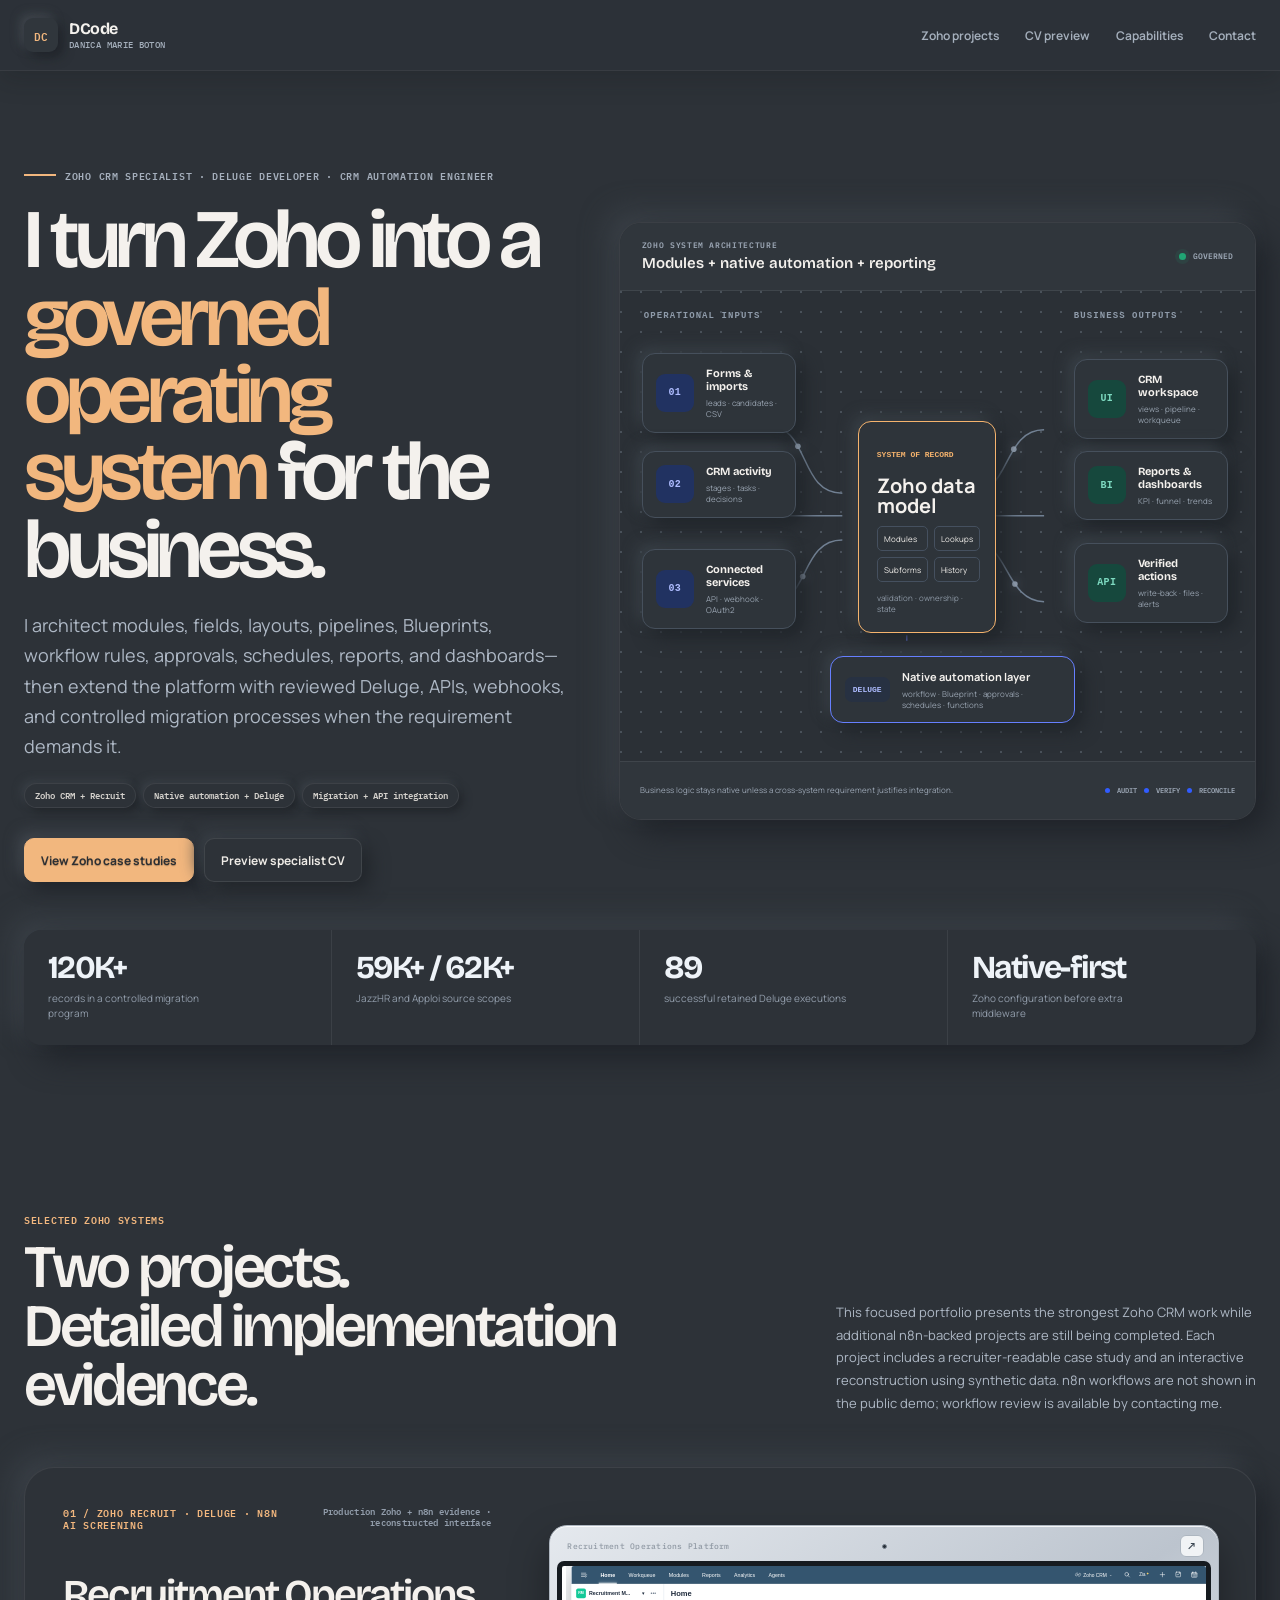
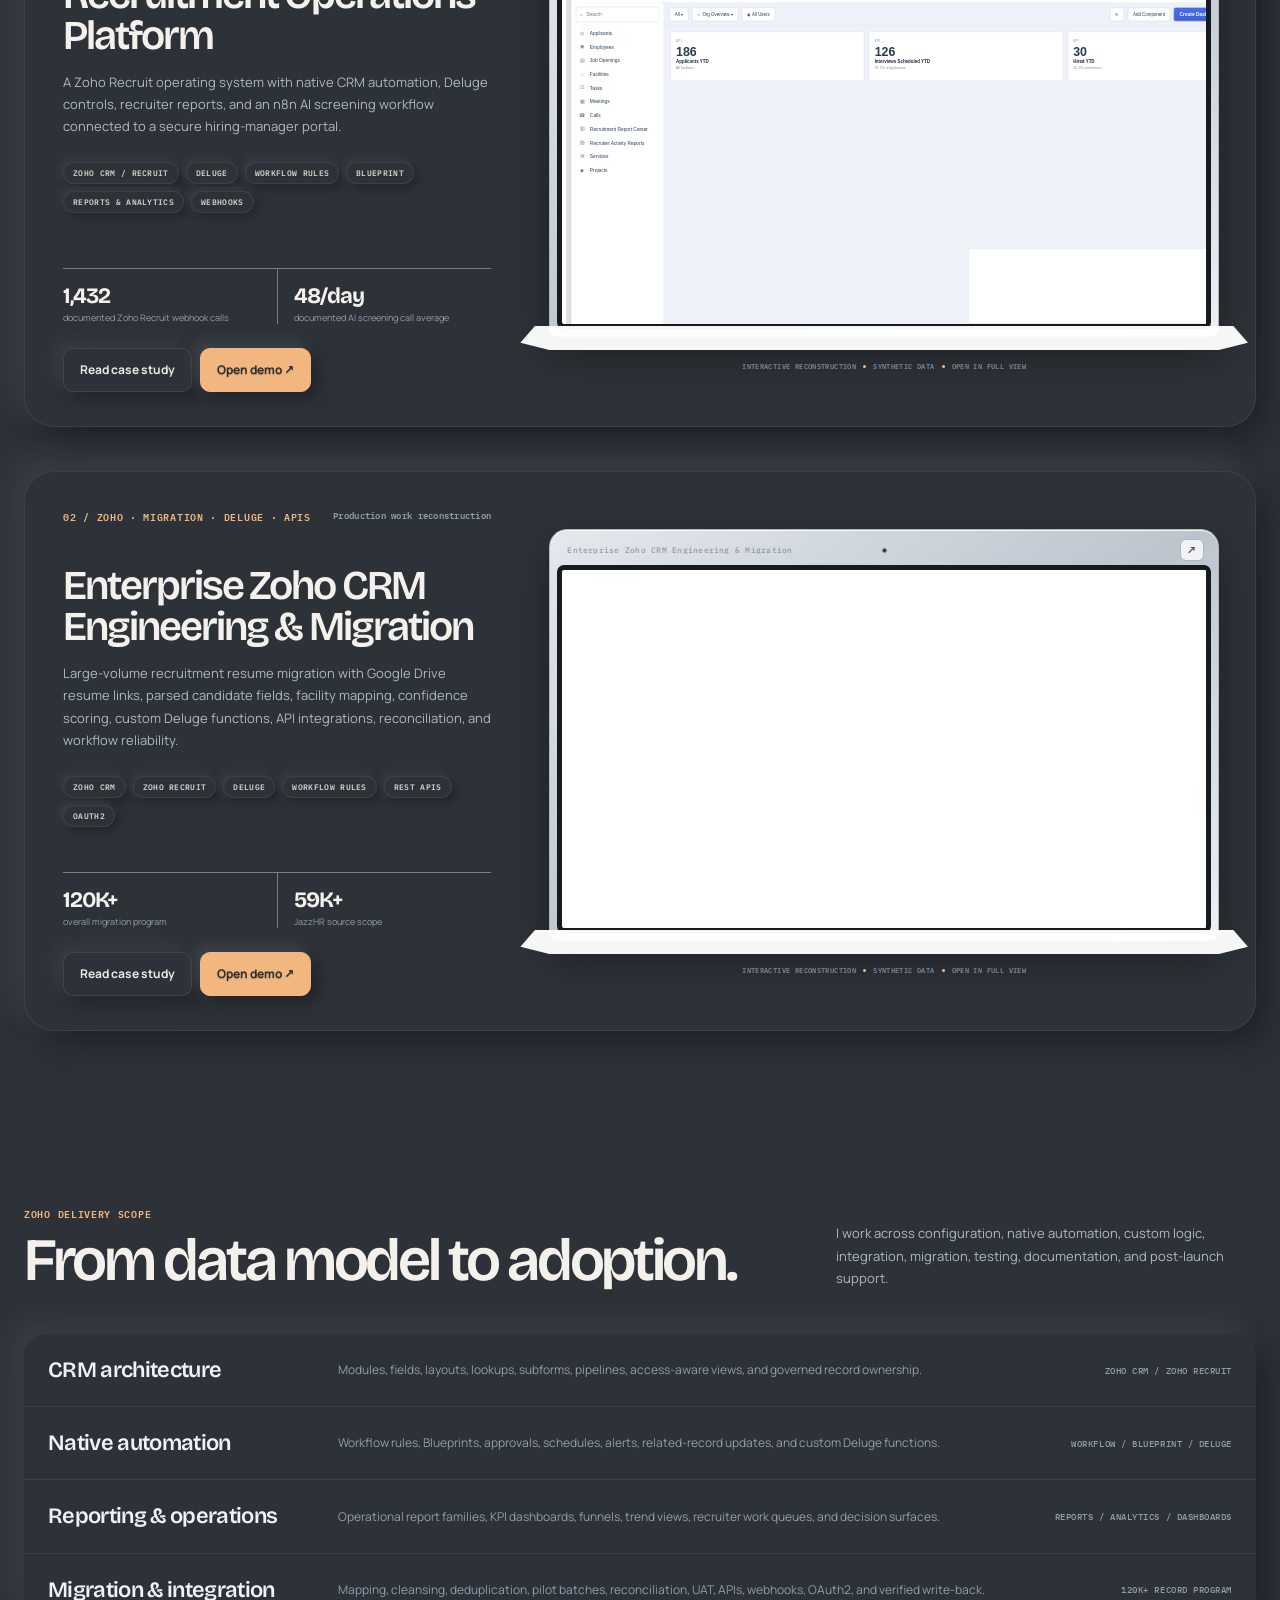
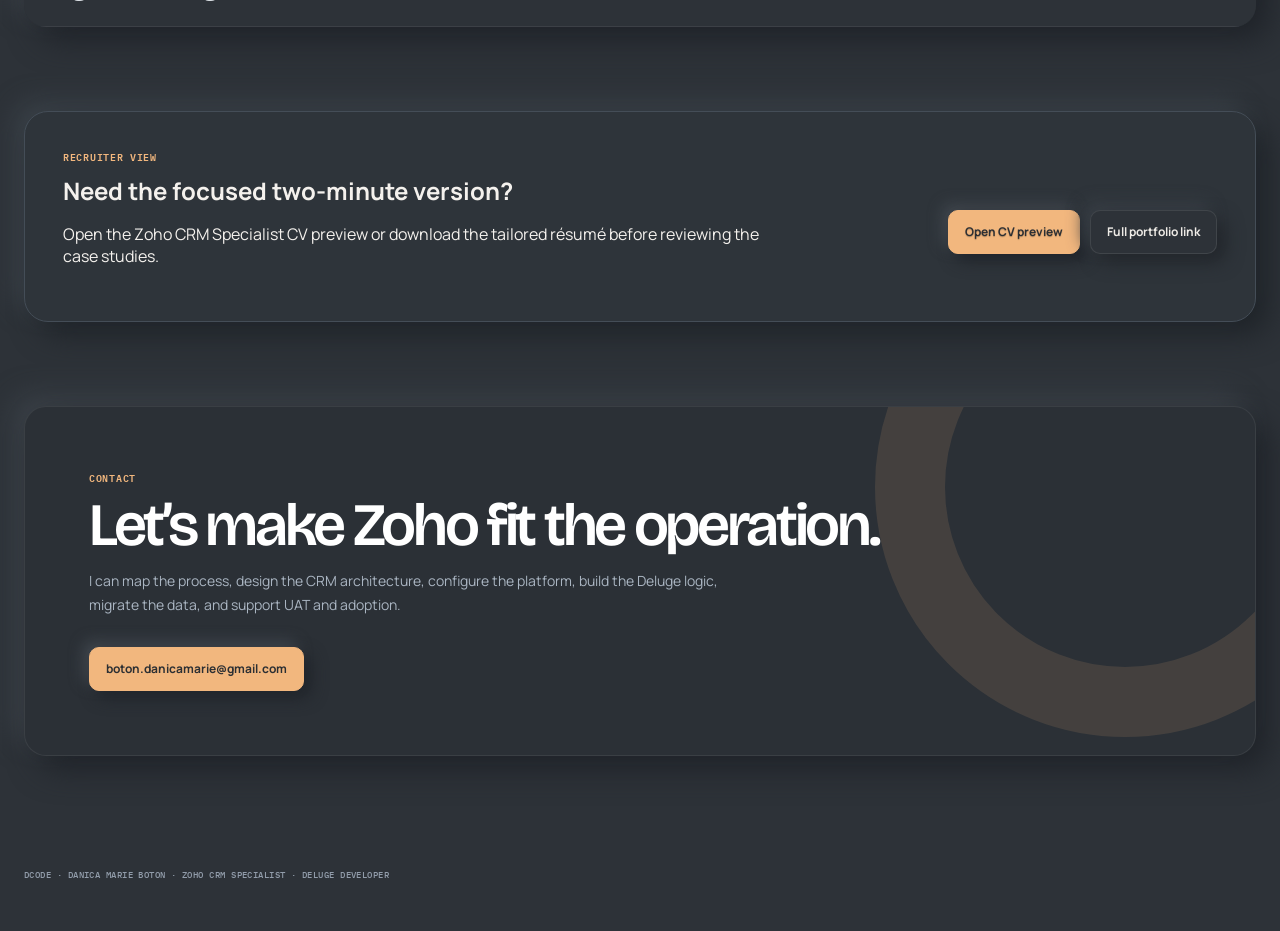
==== commit 16097c85: "Add subtle hero flow animation" ====
--- a/index.html
+++ b/index.html
@@ -1,9 +1,9 @@
 <!doctype html><html lang="en"><head><meta charset="utf-8"><meta name="viewport" content="width=device-width,initial-scale=1"><title>Danica Marie Boton — Zoho CRM Specialist</title><meta name="description" content="Zoho CRM specialist portfolio featuring native CRM architecture, Deluge automation, reporting, API integration, and controlled data migration."><link rel="stylesheet" href="styles.css"><link rel="stylesheet" href="theme-neumorphism.css?v=3"><link rel="stylesheet" href="zoho-focus.css"><link rel="stylesheet" href="zoho-spacing-fix.css"></head>
 <body class="portfolio-theme zoho-focus"><nav class="nav"><div class="wrap navin"><a class="brand" href="index.html"><span class="brandmark">DC</span><span>DCode<small>Danica Marie Boton</small></span></a><div class="navlinks"><a href="#work">Zoho projects</a><a href="cv.html">CV preview</a><a href="#capabilities">Capabilities</a><a href="#contact">Contact</a></div></div></nav><main>
 <header class="wrap hero zoho-hero"><div class="hero-copy"><span class="eyebrow">Zoho CRM specialist · Deluge developer · CRM automation engineer</span><h1>I turn Zoho into a <em>governed operating system</em> for the business.</h1><p>I architect modules, fields, layouts, pipelines, Blueprints, workflow rules, approvals, schedules, reports, and dashboards—then extend the platform with reviewed Deluge, APIs, webhooks, and controlled migration processes when the requirement demands it.</p><div class="hero-roleline"><span>Zoho CRM + Recruit</span><span>Native automation + Deluge</span><span>Migration + API integration</span></div><div class="actions"><a class="btn primary" href="#work">View Zoho case studies</a><a class="btn" href="cv.html">Preview specialist CV</a></div></div>
-<div class="data-architecture" aria-label="Zoho CRM system architecture"><div class="data-architecture-head"><div><span>Zoho system architecture</span><strong>Modules + native automation + reporting</strong></div><span class="architecture-state"><i></i> governed</span></div><div class="zoho-map"><div class="map-label map-left">Operational inputs</div><div class="map-label map-right">Business outputs</div><svg viewBox="0 0 680 410" aria-hidden="true"><path d="M154 96 C205 96 190 170 238 170"/><path d="M154 194 C202 194 195 194 238 194"/><path d="M154 292 C204 292 191 220 238 220"/><path d="M376 170 C418 170 410 102 454 102"/><path d="M376 194 C418 194 414 194 454 194"/><path d="M376 220 C416 220 412 286 454 286"/><path class="automation-line" d="M307 262 C307 300 307 304 307 334"/></svg><article class="map-node source a"><span>01</span><div><b>Forms &amp; imports</b><small>leads · candidates · CSV</small></div></article><article class="map-node source b"><span>02</span><div><b>CRM activity</b><small>stages · tasks · decisions</small></div></article><article class="map-node source c"><span>03</span><div><b>Connected services</b><small>API · webhook · OAuth2</small></div></article><article class="map-core"><span>System of record</span><h3>Zoho data model</h3><div><i>Modules</i><i>Lookups</i><i>Subforms</i><i>History</i></div><small>validation · ownership · state</small></article><article class="map-node output a"><span>UI</span><div><b>CRM workspace</b><small>views · pipeline · workqueue</small></div></article><article class="map-node output b"><span>BI</span><div><b>Reports &amp; dashboards</b><small>KPI · funnel · trends</small></div></article><article class="map-node output c"><span>API</span><div><b>Verified actions</b><small>write-back · files · alerts</small></div></article><article class="map-automation"><span>DELUGE</span><div><b>Native automation layer</b><small>workflow · Blueprint · approvals · schedules · functions</small></div></article></div><div class="data-architecture-foot"><span>Business logic stays native unless a cross-system requirement justifies integration.</span><div><i></i> audit <i></i> verify <i></i> reconcile</div></div></div></header>
+<div class="data-architecture" aria-label="Zoho CRM system architecture"><div class="data-architecture-head"><div><span>Zoho system architecture</span><strong>Modules + native automation + reporting</strong></div><span class="architecture-state"><i></i> governed</span></div><div class="zoho-map"><div class="map-label map-left">Operational inputs</div><div class="map-label map-right">Business outputs</div><svg viewBox="0 0 680 410" aria-hidden="true"><path id="zohoFlow1" d="M154 96 C205 96 190 170 238 170"/><path id="zohoFlow2" d="M154 194 C202 194 195 194 238 194"/><path id="zohoFlow3" d="M154 292 C204 292 191 220 238 220"/><path id="zohoFlow4" d="M376 170 C418 170 410 102 454 102"/><path id="zohoFlow5" d="M376 194 C418 194 414 194 454 194"/><path id="zohoFlow6" d="M376 220 C416 220 412 286 454 286"/><path id="zohoFlow7" class="automation-line" d="M307 262 C307 300 307 304 307 334"/><g class="flow-dots"><circle r="3"><animateMotion dur="5.4s" repeatCount="indefinite"><mpath href="#zohoFlow1"/></animateMotion></circle><circle r="3"><animateMotion dur="6.2s" begin="-.9s" repeatCount="indefinite"><mpath href="#zohoFlow3"/></animateMotion></circle><circle r="3"><animateMotion dur="5.8s" begin="-1.6s" repeatCount="indefinite"><mpath href="#zohoFlow4"/></animateMotion></circle><circle r="3"><animateMotion dur="6.6s" begin="-2.2s" repeatCount="indefinite"><mpath href="#zohoFlow6"/></animateMotion></circle><circle class="flow-dot-blue" r="3"><animateMotion dur="4.2s" repeatCount="indefinite"><mpath href="#zohoFlow7"/></animateMotion></circle></g></svg><article class="map-node source a"><span>01</span><div><b>Forms &amp; imports</b><small>leads · candidates · CSV</small></div></article><article class="map-node source b"><span>02</span><div><b>CRM activity</b><small>stages · tasks · decisions</small></div></article><article class="map-node source c"><span>03</span><div><b>Connected services</b><small>API · webhook · OAuth2</small></div></article><article class="map-core"><span>System of record</span><h3>Zoho data model</h3><div><i>Modules</i><i>Lookups</i><i>Subforms</i><i>History</i></div><small>validation · ownership · state</small></article><article class="map-node output a"><span>UI</span><div><b>CRM workspace</b><small>views · pipeline · workqueue</small></div></article><article class="map-node output b"><span>BI</span><div><b>Reports &amp; dashboards</b><small>KPI · funnel · trends</small></div></article><article class="map-node output c"><span>API</span><div><b>Verified actions</b><small>write-back · files · alerts</small></div></article><article class="map-automation"><span>DELUGE</span><div><b>Native automation layer</b><small>workflow · Blueprint · approvals · schedules · functions</small></div></article></div><div class="data-architecture-foot"><span>Business logic stays native unless a cross-system requirement justifies integration.</span><div><i></i> audit <i></i> verify <i></i> reconcile</div></div></div></header>
 <section class="proofrail"><div class="proof"><strong>120K+</strong><span>records in a controlled migration program</span></div><div class="proof"><strong>59K+ / 62K+</strong><span>JazzHR and Apploi source scopes</span></div><div class="proof"><strong>89</strong><span>successful retained Deluge executions</span></div><div class="proof"><strong>Native-first</strong><span>Zoho configuration before extra middleware</span></div></section>
-<section class="wrap section" id="work"><div class="sectionhead"><div><div class="kicker">Selected Zoho systems</div><h2>Two projects.<br>Detailed implementation evidence.</h2></div><p>This focused portfolio presents the strongest Zoho CRM work while additional n8n-backed projects are still being completed. Each project includes a recruiter-readable case study and an interactive reconstruction using synthetic data.</p></div><div class="cards" id="projectCards"></div></section>
+<section class="wrap section" id="work"><div class="sectionhead"><div><div class="kicker">Selected Zoho systems</div><h2>Two projects.<br>Detailed implementation evidence.</h2></div><p>This focused portfolio presents the strongest Zoho CRM work while additional n8n-backed projects are still being completed. Each project includes a recruiter-readable case study and an interactive reconstruction using synthetic data. n8n workflows are not shown in the public demo; workflow review is available by contacting me.</p></div><div class="cards" id="projectCards"></div></section>
 <section class="wrap section" id="capabilities"><div class="sectionhead"><div><div class="kicker">Zoho delivery scope</div><h2>From data model to adoption.</h2></div><p>I work across configuration, native automation, custom logic, integration, migration, testing, documentation, and post-launch support.</p></div><div class="capability-list"><div class="caprow"><h3>CRM architecture</h3><p>Modules, fields, layouts, lookups, subforms, pipelines, access-aware views, and governed record ownership.</p><span>Zoho CRM / Zoho Recruit</span></div><div class="caprow"><h3>Native automation</h3><p>Workflow rules, Blueprints, approvals, schedules, alerts, related-record updates, and custom Deluge functions.</p><span>Workflow / Blueprint / Deluge</span></div><div class="caprow"><h3>Reporting &amp; operations</h3><p>Operational report families, KPI dashboards, funnels, trend views, recruiter work queues, and decision surfaces.</p><span>Reports / Analytics / Dashboards</span></div><div class="caprow"><h3>Migration &amp; integration</h3><p>Mapping, cleansing, deduplication, pilot batches, reconciliation, UAT, APIs, webhooks, OAuth2, and verified write-back.</p><span>120K+ record program</span></div></div></section>
 <section class="wrap section cv-callout"><div><div class="kicker">Recruiter view</div><h2>Need the focused two-minute version?</h2><p>Open the Zoho CRM Specialist CV preview or download the tailored résumé before reviewing the case studies.</p></div><div class="actions"><a class="btn primary" href="cv.html">Open CV preview</a><a class="btn" href="cv.html#full-portfolio">Full portfolio link</a></div></section>
 <section class="wrap section" id="contact"><div class="contact"><div class="kicker">Contact</div><h2>Let’s make Zoho fit the operation.</h2><p>I can map the process, design the CRM architecture, configure the platform, build the Deluge logic, migrate the data, and support UAT and adoption.</p><div class="actions"><a class="btn primary" href="mailto:boton.danicamarie@gmail.com">boton.danicamarie@gmail.com</a></div></div></section></main><footer class="wrap footer">DCode · Danica Marie Boton · Zoho CRM Specialist · Deluge Developer</footer>
--- a/zoho-focus.css
+++ b/zoho-focus.css
@@ -1 +1,3 @@
 .zoho-focus{--zoho:#f5b36d;--zoho-2:#7f9cff}.zoho-focus .zoho-hero{align-items:center}.zoho-map{position:relative;height:410px;background-image:radial-gradient(circle at 1px 1px,rgba(152,166,183,.28) 1px,transparent 0);background-size:20px 20px;overflow:hidden}.zoho-map svg{position:absolute;inset:0;width:100%;height:100%}.zoho-map path{fill:none;stroke:#718093;stroke-width:1.6}.zoho-map .automation-line{stroke:#697fff;stroke-dasharray:6 6}.map-label{position:absolute;top:20px;color:#8f9baa;font:700 9px/1.2 monospace;letter-spacing:.12em;text-transform:uppercase}.map-left{left:24px}.map-right{left:454px}.map-node,.map-core,.map-automation{position:absolute;border:1px solid #46505c;background:#2e343a;box-shadow:8px 8px 18px #20252a,-6px -6px 14px #394047;border-radius:13px}.map-node{width:154px;min-height:66px;padding:13px;display:flex;gap:12px;align-items:center}.map-node>span{display:grid;place-items:center;min-width:38px;height:38px;border-radius:9px;background:#213261;color:#aebcff;font:700 10px monospace}.map-node.output>span{background:#16483d;color:#7dd9c0}.map-node b,.map-automation b{display:block;font-size:11px}.map-node small,.map-automation small{display:block;margin-top:4px;color:#99a4b1;font-size:8px}.map-node.source{left:22px}.map-node.source.a{top:62px}.map-node.source.b{top:160px}.map-node.source.c{top:258px}.map-node.output{left:454px}.map-node.output.a{top:68px}.map-node.output.b{top:160px}.map-node.output.c{top:252px}.map-core{left:238px;top:130px;width:138px;padding:18px;border-color:var(--zoho)}.map-core>span{color:var(--zoho);font:700 8px monospace;text-transform:uppercase}.map-core h3{margin:14px 0 10px;font-size:20px;line-height:1}.map-core div{display:grid;grid-template-columns:1fr 1fr;gap:6px}.map-core i{padding:6px;border:1px solid #45505f;border-radius:5px;font-size:8px;font-style:normal}.map-core small{display:block;margin-top:10px;color:#8e99a6;font-size:8px}.map-automation{left:218px;top:334px;width:238px;padding:12px 14px;display:flex;align-items:center;gap:12px;border-color:#667fff}.map-automation>span{padding:8px;border-radius:7px;background:#273142;color:#aebcff;font:700 8px monospace}.cv-callout,.full-portfolio-note{display:flex;align-items:center;justify-content:space-between;gap:32px;padding:38px;border:1px solid #444d57;border-radius:24px;background:#2e343a;box-shadow:14px 14px 28px #20252a,-10px -10px 24px #3a4148}.cv-callout h2{margin:8px 0 10px}.cv-callout p{max-width:720px}.cv-shell{padding-top:120px}.cv-intro{max-width:820px;margin-bottom:48px}.cv-intro h1{font-size:clamp(48px,8vw,88px);margin:14px 0}.resume-preview{padding:clamp(26px,5vw,64px);border:1px solid #444d57;border-radius:26px;background:#30363c;box-shadow:18px 18px 36px #20252a,-12px -12px 28px #3c434a}.resume-preview>header{display:flex;justify-content:space-between;gap:32px;padding-bottom:26px;border-bottom:1px solid #4a535d}.resume-preview h2{font-size:clamp(34px,5vw,58px);margin:0}.resume-preview header p{margin:8px 0 0;color:var(--zoho)}.resume-contact{text-align:right;line-height:1.7;color:#b5bec8}.resume-preview section{padding:28px 0;border-bottom:1px solid #444d57}.resume-preview section:last-child{border-bottom:0}.resume-preview h3{margin:0 0 14px;color:var(--zoho);font:700 11px monospace;letter-spacing:.13em;text-transform:uppercase}.resume-tags{display:flex;flex-wrap:wrap;gap:8px}.resume-tags span{padding:8px 11px;border:1px solid #49535e;border-radius:9px;background:#292f35;font-size:12px}.resume-role>div{display:flex;justify-content:space-between;gap:20px}.resume-role ul{display:grid;grid-template-columns:1fr 1fr;gap:10px 30px;margin:20px 0 0;padding-left:20px;color:#c1c8d0}.resume-projects{display:grid;grid-template-columns:1fr 1fr;gap:18px}.resume-projects article{padding:22px;border:1px solid #49535e;border-radius:16px;background:#2b3137}.resume-projects article>span{color:#8ea2ff;font:700 10px monospace}.resume-projects h4{margin:10px 0}.resume-projects a{display:inline-block;margin-top:12px;color:var(--zoho)}.resume-bottom{display:grid;grid-template-columns:1fr 1fr;gap:30px}.full-portfolio-note{margin:34px 0 80px}.full-portfolio-note span{color:var(--zoho);font:700 10px monospace;text-transform:uppercase}.full-portfolio-note h2{margin:8px 0}.full-portfolio-note p{max-width:720px}.full-portfolio-note .btn{white-space:nowrap}@media(max-width:900px){.zoho-map{height:590px}.zoho-map svg,.map-label{display:none}.map-node.source,.map-node.output,.map-core,.map-automation{position:relative;left:auto;top:auto!important;width:auto;margin:10px 18px}.map-node{min-height:54px}.map-core{padding:14px}.resume-preview>header,.resume-role>div,.cv-callout,.full-portfolio-note{align-items:flex-start;flex-direction:column}.resume-contact{text-align:left}.resume-projects,.resume-bottom,.resume-role ul{grid-template-columns:1fr}.cv-shell{padding-top:90px}}
+.migration-field-map{grid-template-columns:minmax(180px,.8fr) 34px minmax(280px,1.2fr);gap:8px}.migration-field-map div:not(.maparrow){padding:10px 12px}.migration-field-map strong{display:block;font-size:11px;color:#182235}.migration-field-map small{display:block;margin-top:5px;color:#6c7a8d;font-size:9px;line-height:1.35}.mapping-note{margin:4px 0 18px;color:#607086;font-size:12px;max-width:880px}@media(max-width:760px){.migration-field-map{grid-template-columns:1fr}.migration-field-map .maparrow{display:none}}
+.zoho-map .flow-dots circle{fill:#9aa8ba;filter:drop-shadow(0 0 6px rgba(154,168,186,.58));opacity:.9}.zoho-map .flow-dots .flow-dot-blue{fill:#6380ff;filter:drop-shadow(0 0 8px rgba(99,128,255,.75))}.zoho-map .map-core,.zoho-map .map-automation,.zoho-map .map-node{transition:box-shadow .25s ease,border-color .25s ease}.zoho-map .map-core{animation:quietGlow 4.8s ease-in-out infinite}.zoho-map .map-automation{animation:automationGlow 5.6s ease-in-out infinite}.architecture-state i,.data-architecture-foot i{animation:statusPulse 2.8s ease-in-out infinite}@keyframes quietGlow{0%,100%{box-shadow:8px 8px 18px #20252a,-6px -6px 14px #394047}50%{box-shadow:8px 8px 18px #20252a,-6px -6px 14px #394047,0 0 18px rgba(245,179,109,.16)}}@keyframes automationGlow{0%,100%{box-shadow:8px 8px 18px #20252a,-6px -6px 14px #394047}50%{box-shadow:8px 8px 18px #20252a,-6px -6px 14px #394047,0 0 20px rgba(102,127,255,.18)}}@keyframes statusPulse{0%,100%{opacity:.65;transform:scale(1);box-shadow:0 0 0 0 rgba(49,92,255,.18)}50%{opacity:1;transform:scale(1.18);box-shadow:0 0 0 5px rgba(49,92,255,0)}}@media(prefers-reduced-motion:reduce){.zoho-map .flow-dots,.zoho-map .map-core,.zoho-map .map-automation,.architecture-state i,.data-architecture-foot i{animation:none}.zoho-map .flow-dots{display:none}}
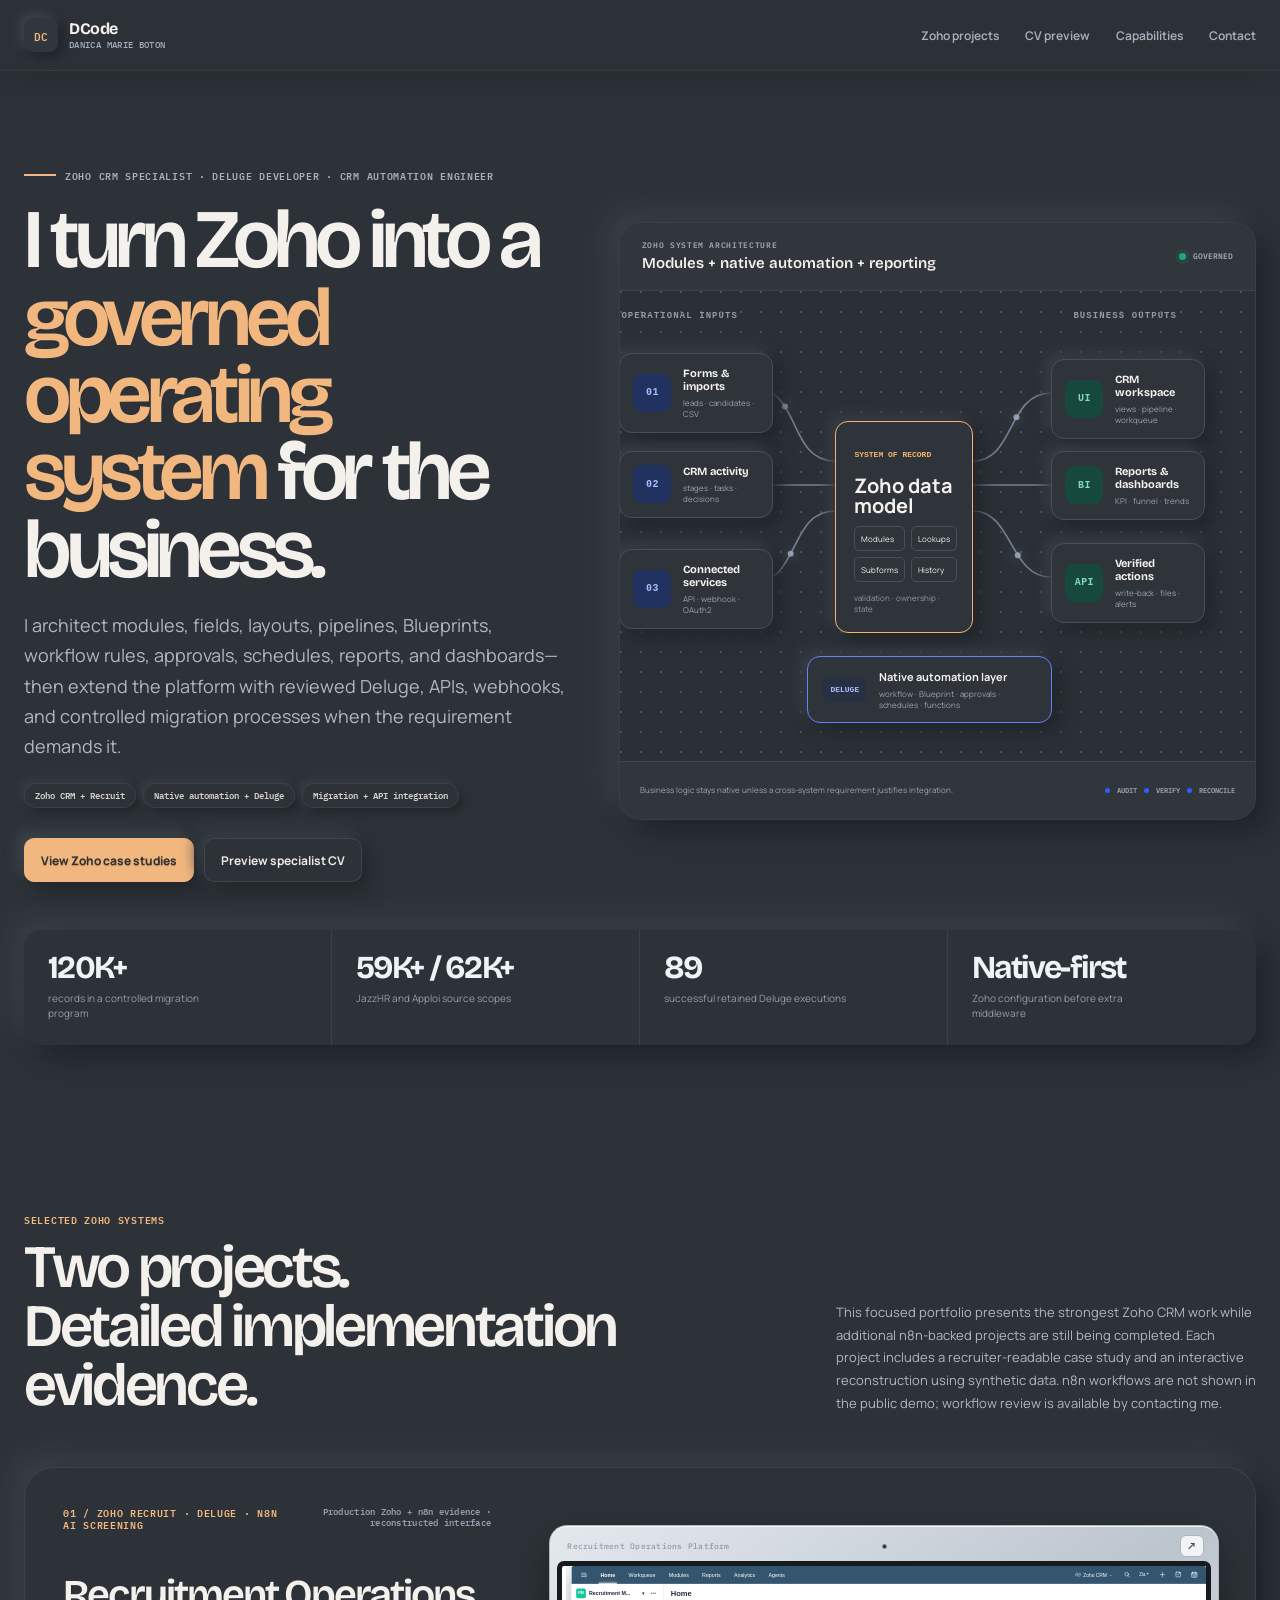
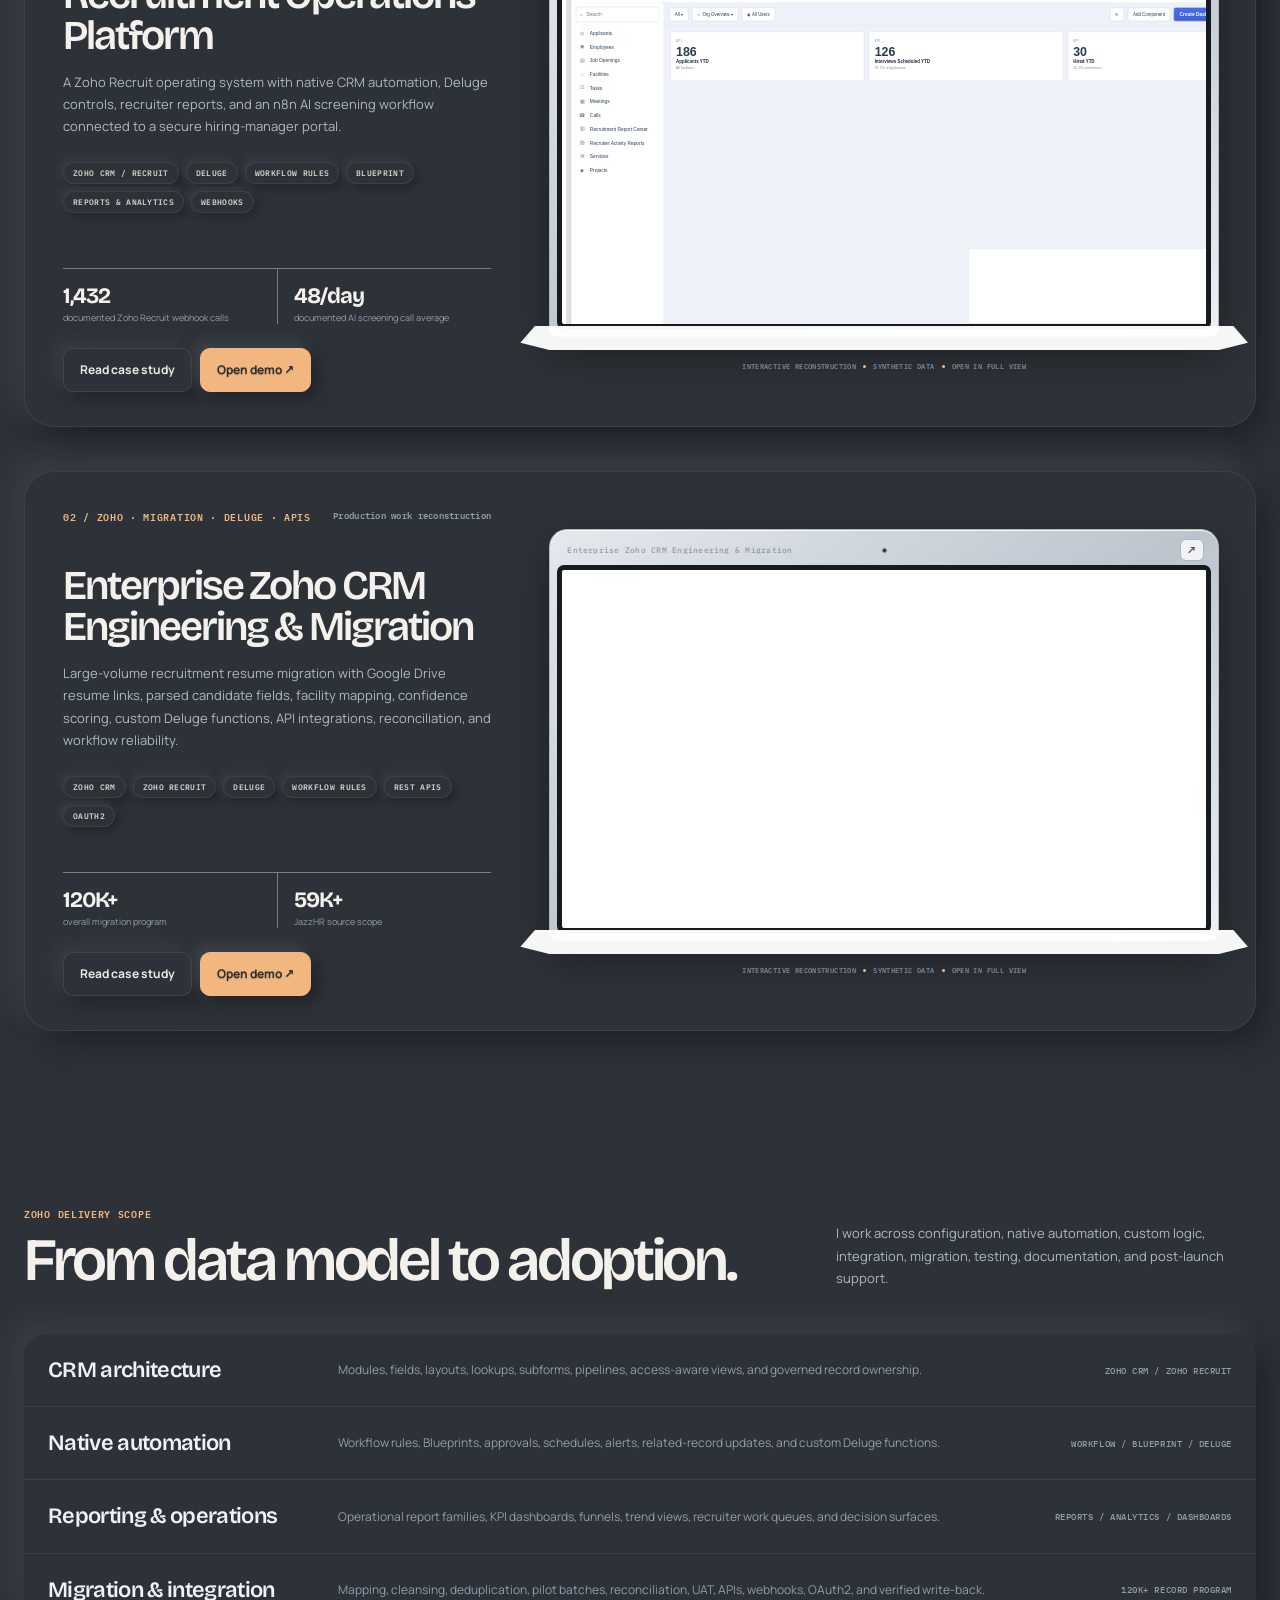
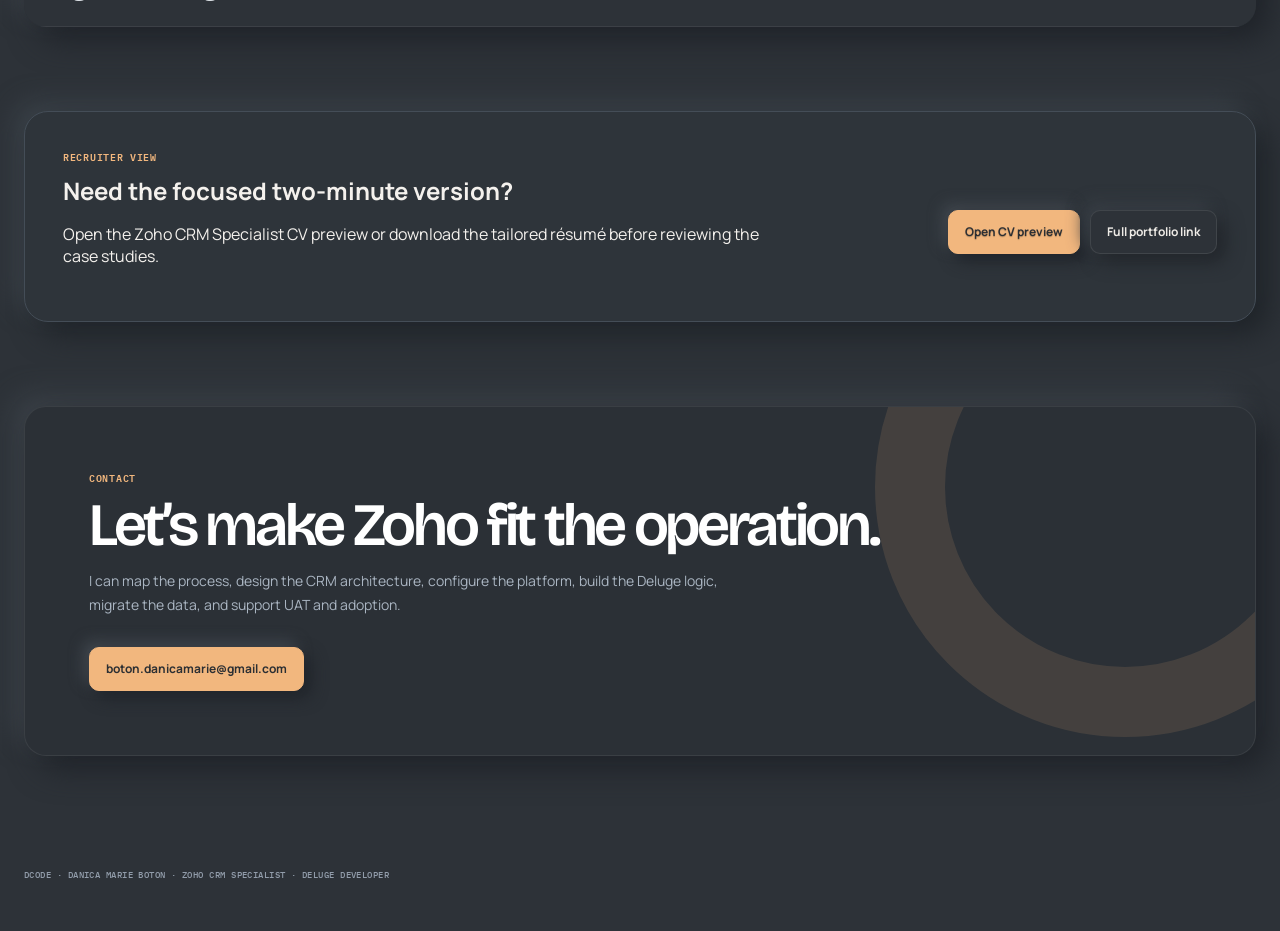
==== commit 5350ff76: "Center Zoho architecture on mobile" ====
--- a/index.html
+++ b/index.html
@@ -1,7 +1,7 @@
 <!doctype html><html lang="en"><head><meta charset="utf-8"><meta name="viewport" content="width=device-width,initial-scale=1"><title>Danica Marie Boton — Zoho CRM Specialist</title><meta name="description" content="Zoho CRM specialist portfolio featuring native CRM architecture, Deluge automation, reporting, API integration, and controlled data migration."><link rel="stylesheet" href="styles.css"><link rel="stylesheet" href="theme-neumorphism.css?v=3"><link rel="stylesheet" href="zoho-focus.css"><link rel="stylesheet" href="zoho-spacing-fix.css"></head>
 <body class="portfolio-theme zoho-focus"><nav class="nav"><div class="wrap navin"><a class="brand" href="index.html"><span class="brandmark">DC</span><span>DCode<small>Danica Marie Boton</small></span></a><div class="navlinks"><a href="#work">Zoho projects</a><a href="cv.html">CV preview</a><a href="#capabilities">Capabilities</a><a href="#contact">Contact</a></div></div></nav><main>
 <header class="wrap hero zoho-hero"><div class="hero-copy"><span class="eyebrow">Zoho CRM specialist · Deluge developer · CRM automation engineer</span><h1>I turn Zoho into a <em>governed operating system</em> for the business.</h1><p>I architect modules, fields, layouts, pipelines, Blueprints, workflow rules, approvals, schedules, reports, and dashboards—then extend the platform with reviewed Deluge, APIs, webhooks, and controlled migration processes when the requirement demands it.</p><div class="hero-roleline"><span>Zoho CRM + Recruit</span><span>Native automation + Deluge</span><span>Migration + API integration</span></div><div class="actions"><a class="btn primary" href="#work">View Zoho case studies</a><a class="btn" href="cv.html">Preview specialist CV</a></div></div>
-<div class="data-architecture" aria-label="Zoho CRM system architecture"><div class="data-architecture-head"><div><span>Zoho system architecture</span><strong>Modules + native automation + reporting</strong></div><span class="architecture-state"><i></i> governed</span></div><div class="zoho-map"><div class="map-label map-left">Operational inputs</div><div class="map-label map-right">Business outputs</div><svg viewBox="0 0 680 410" aria-hidden="true"><path id="zohoFlow1" d="M154 96 C205 96 190 170 238 170"/><path id="zohoFlow2" d="M154 194 C202 194 195 194 238 194"/><path id="zohoFlow3" d="M154 292 C204 292 191 220 238 220"/><path id="zohoFlow4" d="M376 170 C418 170 410 102 454 102"/><path id="zohoFlow5" d="M376 194 C418 194 414 194 454 194"/><path id="zohoFlow6" d="M376 220 C416 220 412 286 454 286"/><path id="zohoFlow7" class="automation-line" d="M307 262 C307 300 307 304 307 334"/><g class="flow-dots"><circle r="3"><animateMotion dur="5.4s" repeatCount="indefinite"><mpath href="#zohoFlow1"/></animateMotion></circle><circle r="3"><animateMotion dur="6.2s" begin="-.9s" repeatCount="indefinite"><mpath href="#zohoFlow3"/></animateMotion></circle><circle r="3"><animateMotion dur="5.8s" begin="-1.6s" repeatCount="indefinite"><mpath href="#zohoFlow4"/></animateMotion></circle><circle r="3"><animateMotion dur="6.6s" begin="-2.2s" repeatCount="indefinite"><mpath href="#zohoFlow6"/></animateMotion></circle><circle class="flow-dot-blue" r="3"><animateMotion dur="4.2s" repeatCount="indefinite"><mpath href="#zohoFlow7"/></animateMotion></circle></g></svg><article class="map-node source a"><span>01</span><div><b>Forms &amp; imports</b><small>leads · candidates · CSV</small></div></article><article class="map-node source b"><span>02</span><div><b>CRM activity</b><small>stages · tasks · decisions</small></div></article><article class="map-node source c"><span>03</span><div><b>Connected services</b><small>API · webhook · OAuth2</small></div></article><article class="map-core"><span>System of record</span><h3>Zoho data model</h3><div><i>Modules</i><i>Lookups</i><i>Subforms</i><i>History</i></div><small>validation · ownership · state</small></article><article class="map-node output a"><span>UI</span><div><b>CRM workspace</b><small>views · pipeline · workqueue</small></div></article><article class="map-node output b"><span>BI</span><div><b>Reports &amp; dashboards</b><small>KPI · funnel · trends</small></div></article><article class="map-node output c"><span>API</span><div><b>Verified actions</b><small>write-back · files · alerts</small></div></article><article class="map-automation"><span>DELUGE</span><div><b>Native automation layer</b><small>workflow · Blueprint · approvals · schedules · functions</small></div></article></div><div class="data-architecture-foot"><span>Business logic stays native unless a cross-system requirement justifies integration.</span><div><i></i> audit <i></i> verify <i></i> reconcile</div></div></div></header>
+<div class="data-architecture" aria-label="Zoho CRM system architecture"><div class="data-architecture-head"><div><span>Zoho system architecture</span><strong>Modules + native automation + reporting</strong></div><span class="architecture-state"><i></i> governed</span></div><div class="zoho-map"><div class="zoho-map-stage"><div class="map-label map-left">Operational inputs</div><div class="map-label map-right">Business outputs</div><svg viewBox="0 0 680 410" aria-hidden="true"><path id="zohoFlow1" d="M154 96 C205 96 190 170 238 170"/><path id="zohoFlow2" d="M154 194 C202 194 195 194 238 194"/><path id="zohoFlow3" d="M154 292 C204 292 191 220 238 220"/><path id="zohoFlow4" d="M376 170 C418 170 410 102 454 102"/><path id="zohoFlow5" d="M376 194 C418 194 414 194 454 194"/><path id="zohoFlow6" d="M376 220 C416 220 412 286 454 286"/><path id="zohoFlow7" class="automation-line" d="M307 262 C307 300 307 304 307 334"/><g class="flow-dots"><circle r="3"><animateMotion dur="5.4s" repeatCount="indefinite"><mpath href="#zohoFlow1"/></animateMotion></circle><circle r="3"><animateMotion dur="6.2s" begin="-.9s" repeatCount="indefinite"><mpath href="#zohoFlow3"/></animateMotion></circle><circle r="3"><animateMotion dur="5.8s" begin="-1.6s" repeatCount="indefinite"><mpath href="#zohoFlow4"/></animateMotion></circle><circle r="3"><animateMotion dur="6.6s" begin="-2.2s" repeatCount="indefinite"><mpath href="#zohoFlow6"/></animateMotion></circle><circle class="flow-dot-blue" r="3"><animateMotion dur="4.2s" repeatCount="indefinite"><mpath href="#zohoFlow7"/></animateMotion></circle></g></svg><article class="map-node source a"><span>01</span><div><b>Forms &amp; imports</b><small>leads · candidates · CSV</small></div></article><article class="map-node source b"><span>02</span><div><b>CRM activity</b><small>stages · tasks · decisions</small></div></article><article class="map-node source c"><span>03</span><div><b>Connected services</b><small>API · webhook · OAuth2</small></div></article><article class="map-core"><span>System of record</span><h3>Zoho data model</h3><div><i>Modules</i><i>Lookups</i><i>Subforms</i><i>History</i></div><small>validation · ownership · state</small></article><article class="map-node output a"><span>UI</span><div><b>CRM workspace</b><small>views · pipeline · workqueue</small></div></article><article class="map-node output b"><span>BI</span><div><b>Reports &amp; dashboards</b><small>KPI · funnel · trends</small></div></article><article class="map-node output c"><span>API</span><div><b>Verified actions</b><small>write-back · files · alerts</small></div></article><article class="map-automation"><span>DELUGE</span><div><b>Native automation layer</b><small>workflow · Blueprint · approvals · schedules · functions</small></div></article></div></div><div class="data-architecture-foot"><span>Business logic stays native unless a cross-system requirement justifies integration.</span><div><i></i> audit <i></i> verify <i></i> reconcile</div></div></div></header>
 <section class="proofrail"><div class="proof"><strong>120K+</strong><span>records in a controlled migration program</span></div><div class="proof"><strong>59K+ / 62K+</strong><span>JazzHR and Apploi source scopes</span></div><div class="proof"><strong>89</strong><span>successful retained Deluge executions</span></div><div class="proof"><strong>Native-first</strong><span>Zoho configuration before extra middleware</span></div></section>
 <section class="wrap section" id="work"><div class="sectionhead"><div><div class="kicker">Selected Zoho systems</div><h2>Two projects.<br>Detailed implementation evidence.</h2></div><p>This focused portfolio presents the strongest Zoho CRM work while additional n8n-backed projects are still being completed. Each project includes a recruiter-readable case study and an interactive reconstruction using synthetic data. n8n workflows are not shown in the public demo; workflow review is available by contacting me.</p></div><div class="cards" id="projectCards"></div></section>
 <section class="wrap section" id="capabilities"><div class="sectionhead"><div><div class="kicker">Zoho delivery scope</div><h2>From data model to adoption.</h2></div><p>I work across configuration, native automation, custom logic, integration, migration, testing, documentation, and post-launch support.</p></div><div class="capability-list"><div class="caprow"><h3>CRM architecture</h3><p>Modules, fields, layouts, lookups, subforms, pipelines, access-aware views, and governed record ownership.</p><span>Zoho CRM / Zoho Recruit</span></div><div class="caprow"><h3>Native automation</h3><p>Workflow rules, Blueprints, approvals, schedules, alerts, related-record updates, and custom Deluge functions.</p><span>Workflow / Blueprint / Deluge</span></div><div class="caprow"><h3>Reporting &amp; operations</h3><p>Operational report families, KPI dashboards, funnels, trend views, recruiter work queues, and decision surfaces.</p><span>Reports / Analytics / Dashboards</span></div><div class="caprow"><h3>Migration &amp; integration</h3><p>Mapping, cleansing, deduplication, pilot batches, reconciliation, UAT, APIs, webhooks, OAuth2, and verified write-back.</p><span>120K+ record program</span></div></div></section>
--- a/zoho-focus.css
+++ b/zoho-focus.css
@@ -1,3 +1,7 @@
-.zoho-focus{--zoho:#f5b36d;--zoho-2:#7f9cff}.zoho-focus .zoho-hero{align-items:center}.zoho-map{position:relative;height:410px;background-image:radial-gradient(circle at 1px 1px,rgba(152,166,183,.28) 1px,transparent 0);background-size:20px 20px;overflow:hidden}.zoho-map svg{position:absolute;inset:0;width:100%;height:100%}.zoho-map path{fill:none;stroke:#718093;stroke-width:1.6}.zoho-map .automation-line{stroke:#697fff;stroke-dasharray:6 6}.map-label{position:absolute;top:20px;color:#8f9baa;font:700 9px/1.2 monospace;letter-spacing:.12em;text-transform:uppercase}.map-left{left:24px}.map-right{left:454px}.map-node,.map-core,.map-automation{position:absolute;border:1px solid #46505c;background:#2e343a;box-shadow:8px 8px 18px #20252a,-6px -6px 14px #394047;border-radius:13px}.map-node{width:154px;min-height:66px;padding:13px;display:flex;gap:12px;align-items:center}.map-node>span{display:grid;place-items:center;min-width:38px;height:38px;border-radius:9px;background:#213261;color:#aebcff;font:700 10px monospace}.map-node.output>span{background:#16483d;color:#7dd9c0}.map-node b,.map-automation b{display:block;font-size:11px}.map-node small,.map-automation small{display:block;margin-top:4px;color:#99a4b1;font-size:8px}.map-node.source{left:22px}.map-node.source.a{top:62px}.map-node.source.b{top:160px}.map-node.source.c{top:258px}.map-node.output{left:454px}.map-node.output.a{top:68px}.map-node.output.b{top:160px}.map-node.output.c{top:252px}.map-core{left:238px;top:130px;width:138px;padding:18px;border-color:var(--zoho)}.map-core>span{color:var(--zoho);font:700 8px monospace;text-transform:uppercase}.map-core h3{margin:14px 0 10px;font-size:20px;line-height:1}.map-core div{display:grid;grid-template-columns:1fr 1fr;gap:6px}.map-core i{padding:6px;border:1px solid #45505f;border-radius:5px;font-size:8px;font-style:normal}.map-core small{display:block;margin-top:10px;color:#8e99a6;font-size:8px}.map-automation{left:218px;top:334px;width:238px;padding:12px 14px;display:flex;align-items:center;gap:12px;border-color:#667fff}.map-automation>span{padding:8px;border-radius:7px;background:#273142;color:#aebcff;font:700 8px monospace}.cv-callout,.full-portfolio-note{display:flex;align-items:center;justify-content:space-between;gap:32px;padding:38px;border:1px solid #444d57;border-radius:24px;background:#2e343a;box-shadow:14px 14px 28px #20252a,-10px -10px 24px #3a4148}.cv-callout h2{margin:8px 0 10px}.cv-callout p{max-width:720px}.cv-shell{padding-top:120px}.cv-intro{max-width:820px;margin-bottom:48px}.cv-intro h1{font-size:clamp(48px,8vw,88px);margin:14px 0}.resume-preview{padding:clamp(26px,5vw,64px);border:1px solid #444d57;border-radius:26px;background:#30363c;box-shadow:18px 18px 36px #20252a,-12px -12px 28px #3c434a}.resume-preview>header{display:flex;justify-content:space-between;gap:32px;padding-bottom:26px;border-bottom:1px solid #4a535d}.resume-preview h2{font-size:clamp(34px,5vw,58px);margin:0}.resume-preview header p{margin:8px 0 0;color:var(--zoho)}.resume-contact{text-align:right;line-height:1.7;color:#b5bec8}.resume-preview section{padding:28px 0;border-bottom:1px solid #444d57}.resume-preview section:last-child{border-bottom:0}.resume-preview h3{margin:0 0 14px;color:var(--zoho);font:700 11px monospace;letter-spacing:.13em;text-transform:uppercase}.resume-tags{display:flex;flex-wrap:wrap;gap:8px}.resume-tags span{padding:8px 11px;border:1px solid #49535e;border-radius:9px;background:#292f35;font-size:12px}.resume-role>div{display:flex;justify-content:space-between;gap:20px}.resume-role ul{display:grid;grid-template-columns:1fr 1fr;gap:10px 30px;margin:20px 0 0;padding-left:20px;color:#c1c8d0}.resume-projects{display:grid;grid-template-columns:1fr 1fr;gap:18px}.resume-projects article{padding:22px;border:1px solid #49535e;border-radius:16px;background:#2b3137}.resume-projects article>span{color:#8ea2ff;font:700 10px monospace}.resume-projects h4{margin:10px 0}.resume-projects a{display:inline-block;margin-top:12px;color:var(--zoho)}.resume-bottom{display:grid;grid-template-columns:1fr 1fr;gap:30px}.full-portfolio-note{margin:34px 0 80px}.full-portfolio-note span{color:var(--zoho);font:700 10px monospace;text-transform:uppercase}.full-portfolio-note h2{margin:8px 0}.full-portfolio-note p{max-width:720px}.full-portfolio-note .btn{white-space:nowrap}@media(max-width:900px){.zoho-map{height:590px}.zoho-map svg,.map-label{display:none}.map-node.source,.map-node.output,.map-core,.map-automation{position:relative;left:auto;top:auto!important;width:auto;margin:10px 18px}.map-node{min-height:54px}.map-core{padding:14px}.resume-preview>header,.resume-role>div,.cv-callout,.full-portfolio-note{align-items:flex-start;flex-direction:column}.resume-contact{text-align:left}.resume-projects,.resume-bottom,.resume-role ul{grid-template-columns:1fr}.cv-shell{padding-top:90px}}
+.zoho-focus{--zoho:#f5b36d;--zoho-2:#7f9cff}.zoho-focus .zoho-hero{align-items:center}.zoho-map{position:relative;height:410px;background-image:radial-gradient(circle at 1px 1px,rgba(152,166,183,.28) 1px,transparent 0);background-size:20px 20px;overflow:hidden}.zoho-map svg{position:absolute;inset:0 0 auto 50%;width:680px;height:410px;transform:translateX(-50%)}.zoho-map path{fill:none;stroke:#718093;stroke-width:1.6}.zoho-map .automation-line{stroke:#697fff;stroke-dasharray:6 6}.map-label{position:absolute;top:20px;color:#8f9baa;font:700 9px/1.2 monospace;letter-spacing:.12em;text-transform:uppercase}.map-left{left:calc(50% - 316px)}.map-right{left:calc(50% + 136px)}.map-node,.map-core,.map-automation{position:absolute;border:1px solid #46505c;background:#2e343a;box-shadow:8px 8px 18px #20252a,-6px -6px 14px #394047;border-radius:13px}.map-node{width:154px;min-height:66px;padding:13px;display:flex;gap:12px;align-items:center}.map-node>span{display:grid;place-items:center;min-width:38px;height:38px;border-radius:9px;background:#213261;color:#aebcff;font:700 10px monospace}.map-node.output>span{background:#16483d;color:#7dd9c0}.map-node b,.map-automation b{display:block;font-size:11px}.map-node small,.map-automation small{display:block;margin-top:4px;color:#99a4b1;font-size:8px}.map-node.source{left:calc(50% - 318px)}.map-node.source.a{top:62px}.map-node.source.b{top:160px}.map-node.source.c{top:258px}.map-node.output{left:calc(50% + 114px)}.map-node.output.a{top:68px}.map-node.output.b{top:160px}.map-node.output.c{top:252px}.map-core{left:calc(50% - 102px);top:130px;width:138px;padding:18px;border-color:var(--zoho)}.map-core>span{color:var(--zoho);font:700 8px monospace;text-transform:uppercase}.map-core h3{margin:14px 0 10px;font-size:20px;line-height:1}.map-core div{display:grid;grid-template-columns:1fr 1fr;gap:6px}.map-core i{padding:6px;border:1px solid #45505f;border-radius:5px;font-size:8px;font-style:normal}.map-core small{display:block;margin-top:10px;color:#8e99a6;font-size:8px}.map-automation{left:calc(50% - 122px);top:334px;width:238px;padding:12px 14px;display:flex;align-items:center;gap:12px;border-color:#667fff}.map-automation>span{padding:8px;border-radius:7px;background:#273142;color:#aebcff;font:700 8px monospace}.cv-callout,.full-portfolio-note{display:flex;align-items:center;justify-content:space-between;gap:32px;padding:38px;border:1px solid #444d57;border-radius:24px;background:#2e343a;box-shadow:14px 14px 28px #20252a,-10px -10px 24px #3a4148}.cv-callout h2{margin:8px 0 10px}.cv-callout p{max-width:720px}.cv-shell{padding-top:120px}.cv-intro{max-width:820px;margin-bottom:48px}.cv-intro h1{font-size:clamp(48px,8vw,88px);margin:14px 0}.resume-preview{padding:clamp(26px,5vw,64px);border:1px solid #444d57;border-radius:26px;background:#30363c;box-shadow:18px 18px 36px #20252a,-12px -12px 28px #3c434a}.resume-preview>header{display:flex;justify-content:space-between;gap:32px;padding-bottom:26px;border-bottom:1px solid #4a535d}.resume-preview h2{font-size:clamp(34px,5vw,58px);margin:0}.resume-preview header p{margin:8px 0 0;color:var(--zoho)}.resume-contact{text-align:right;line-height:1.7;color:#b5bec8}.resume-preview section{padding:28px 0;border-bottom:1px solid #444d57}.resume-preview section:last-child{border-bottom:0}.resume-preview h3{margin:0 0 14px;color:var(--zoho);font:700 11px monospace;letter-spacing:.13em;text-transform:uppercase}.resume-tags{display:flex;flex-wrap:wrap;gap:8px}.resume-tags span{padding:8px 11px;border:1px solid #49535e;border-radius:9px;background:#292f35;font-size:12px}.resume-role>div{display:flex;justify-content:space-between;gap:20px}.resume-role ul{display:grid;grid-template-columns:1fr 1fr;gap:10px 30px;margin:20px 0 0;padding-left:20px;color:#c1c8d0}.resume-projects{display:grid;grid-template-columns:1fr 1fr;gap:18px}.resume-projects article{padding:22px;border:1px solid #49535e;border-radius:16px;background:#2b3137}.resume-projects article>span{color:#8ea2ff;font:700 10px monospace}.resume-projects h4{margin:10px 0}.resume-projects a{display:inline-block;margin-top:12px;color:var(--zoho)}.resume-bottom{display:grid;grid-template-columns:1fr 1fr;gap:30px}.full-portfolio-note{margin:34px 0 80px}.full-portfolio-note span{color:var(--zoho);font:700 10px monospace;text-transform:uppercase}.full-portfolio-note h2{margin:8px 0}.full-portfolio-note p{max-width:720px}.full-portfolio-note .btn{white-space:nowrap}@media(max-width:900px){.zoho-map{height:auto;padding:16px 14px 18px;display:grid;gap:12px;overflow:visible}.zoho-map svg,.map-label{display:none}.map-node.source,.map-node.output,.map-core,.map-automation{position:relative;left:auto!important;top:auto!important;width:100%;max-width:520px;margin:0 auto}.map-node,.map-automation{min-height:58px}.map-core{padding:18px}.map-node:not(:last-child)::after,.map-core::after{content:"";position:absolute;left:50%;bottom:-13px;width:2px;height:13px;background:#667fff;opacity:.8}.resume-preview>header,.resume-role>div,.cv-callout,.full-portfolio-note{align-items:flex-start;flex-direction:column}.resume-contact{text-align:left}.resume-projects,.resume-bottom,.resume-role ul{grid-template-columns:1fr}.cv-shell{padding-top:90px}}
 .migration-field-map{grid-template-columns:minmax(180px,.8fr) 34px minmax(280px,1.2fr);gap:8px}.migration-field-map div:not(.maparrow){padding:10px 12px}.migration-field-map strong{display:block;font-size:11px;color:#182235}.migration-field-map small{display:block;margin-top:5px;color:#6c7a8d;font-size:9px;line-height:1.35}.mapping-note{margin:4px 0 18px;color:#607086;font-size:12px;max-width:880px}@media(max-width:760px){.migration-field-map{grid-template-columns:1fr}.migration-field-map .maparrow{display:none}}
 .zoho-map .flow-dots circle{fill:#9aa8ba;filter:drop-shadow(0 0 6px rgba(154,168,186,.58));opacity:.9}.zoho-map .flow-dots .flow-dot-blue{fill:#6380ff;filter:drop-shadow(0 0 8px rgba(99,128,255,.75))}.zoho-map .map-core,.zoho-map .map-automation,.zoho-map .map-node{transition:box-shadow .25s ease,border-color .25s ease}.zoho-map .map-core{animation:quietGlow 4.8s ease-in-out infinite}.zoho-map .map-automation{animation:automationGlow 5.6s ease-in-out infinite}.architecture-state i,.data-architecture-foot i{animation:statusPulse 2.8s ease-in-out infinite}@keyframes quietGlow{0%,100%{box-shadow:8px 8px 18px #20252a,-6px -6px 14px #394047}50%{box-shadow:8px 8px 18px #20252a,-6px -6px 14px #394047,0 0 18px rgba(245,179,109,.16)}}@keyframes automationGlow{0%,100%{box-shadow:8px 8px 18px #20252a,-6px -6px 14px #394047}50%{box-shadow:8px 8px 18px #20252a,-6px -6px 14px #394047,0 0 20px rgba(102,127,255,.18)}}@keyframes statusPulse{0%,100%{opacity:.65;transform:scale(1);box-shadow:0 0 0 0 rgba(49,92,255,.18)}50%{opacity:1;transform:scale(1.18);box-shadow:0 0 0 5px rgba(49,92,255,0)}}@media(prefers-reduced-motion:reduce){.zoho-map .flow-dots,.zoho-map .map-core,.zoho-map .map-automation,.architecture-state i,.data-architecture-foot i{animation:none}.zoho-map .flow-dots{display:none}}
+
+/* Keep the complete architecture in one centered coordinate system. */
+.zoho-map-stage{position:absolute;top:0;left:50%;width:680px;height:410px;transform:translateX(-50%);transform-origin:top center}
+@media(max-width:900px){.zoho-map{height:350px;padding:0;display:block;overflow:hidden}.zoho-map .zoho-map-stage{top:31px;transform:translateX(-50%) scale(.54)}.zoho-map .zoho-map-stage svg,.zoho-map .zoho-map-stage .map-label{display:block}.zoho-map .zoho-map-stage .map-node,.zoho-map .zoho-map-stage .map-core,.zoho-map .zoho-map-stage .map-automation{position:absolute;max-width:none;margin:0}.zoho-map .zoho-map-stage .map-node{width:154px}.zoho-map .zoho-map-stage .map-node.source{left:22px!important}.zoho-map .zoho-map-stage .map-node.output{left:454px!important}.zoho-map .zoho-map-stage .map-node.source.a{top:62px!important}.zoho-map .zoho-map-stage .map-node.source.b{top:160px!important}.zoho-map .zoho-map-stage .map-node.source.c{top:258px!important}.zoho-map .zoho-map-stage .map-node.output.a{top:68px!important}.zoho-map .zoho-map-stage .map-node.output.b{top:160px!important}.zoho-map .zoho-map-stage .map-node.output.c{top:252px!important}.zoho-map .zoho-map-stage .map-core{left:238px!important;top:130px!important;width:138px}.zoho-map .zoho-map-stage .map-automation{left:218px!important;top:334px!important;width:238px}.zoho-map .zoho-map-stage .map-node::after,.zoho-map .zoho-map-stage .map-core::after{content:none}}
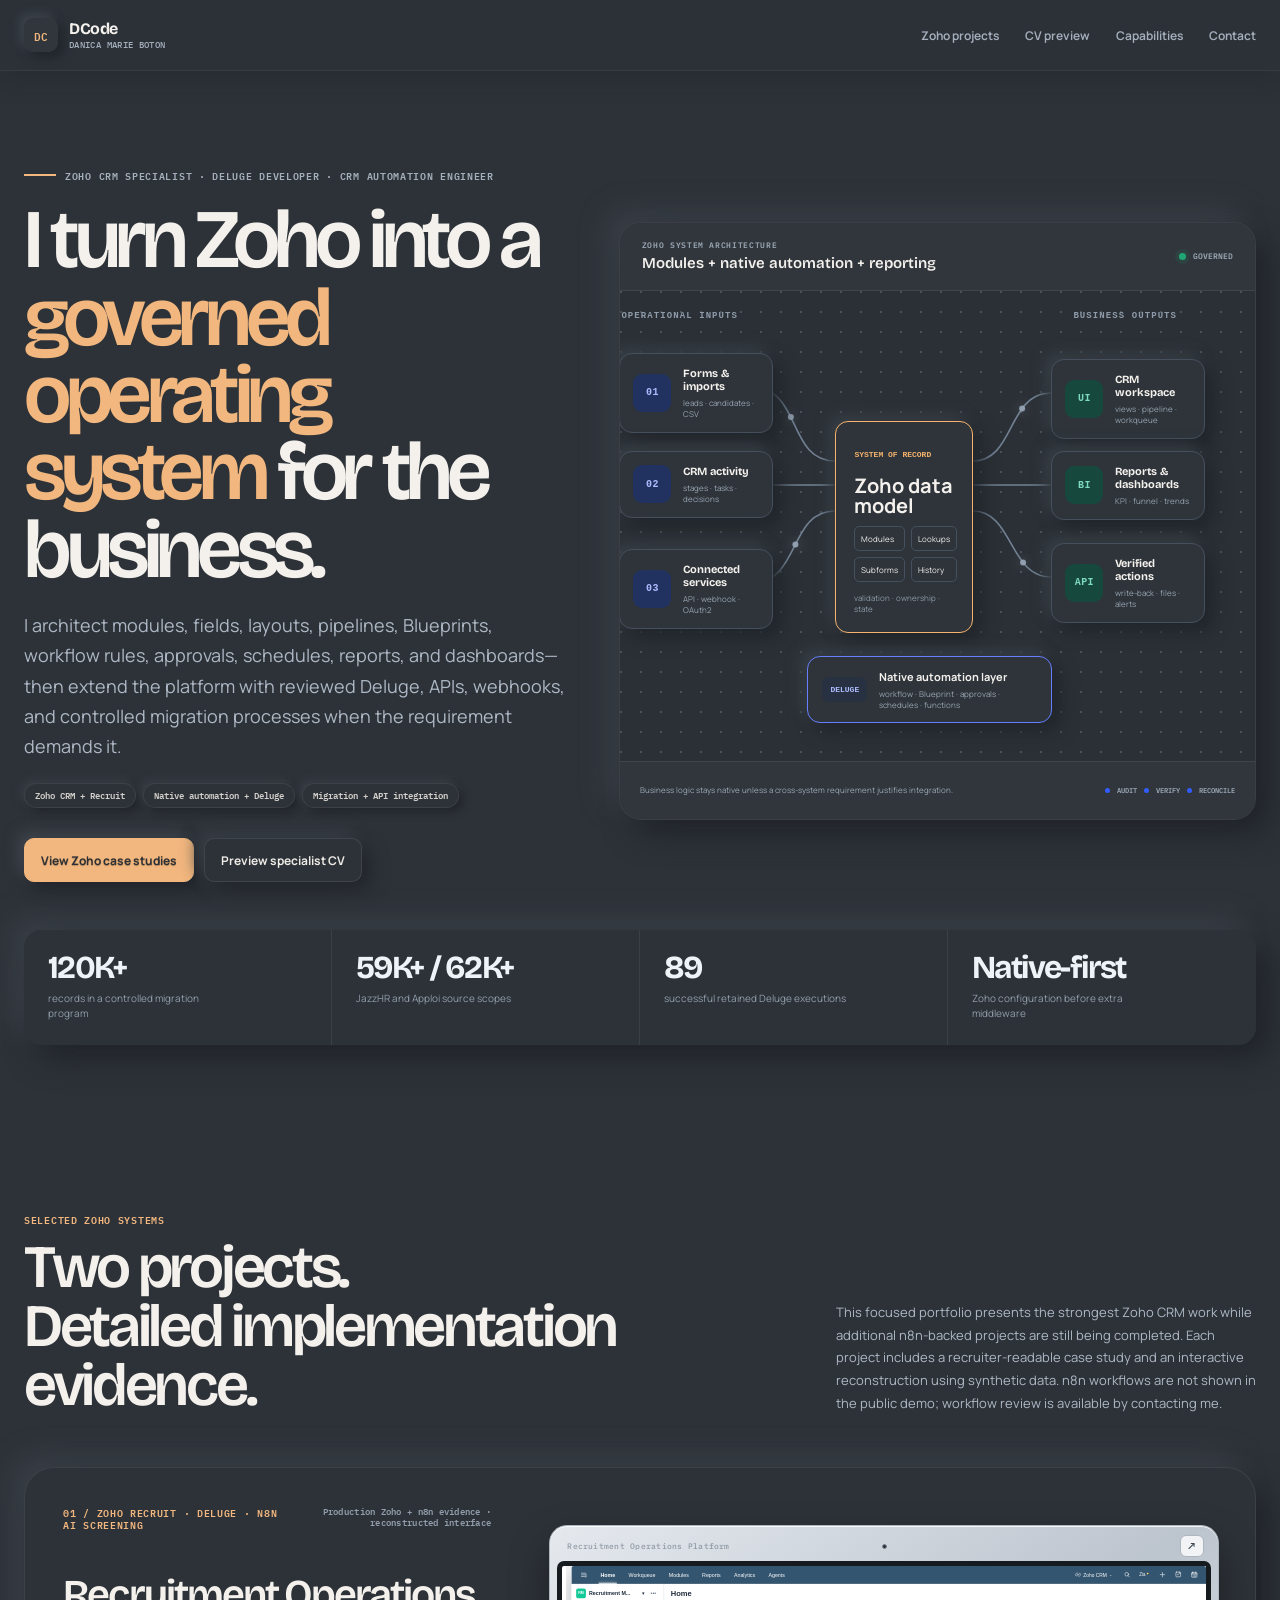
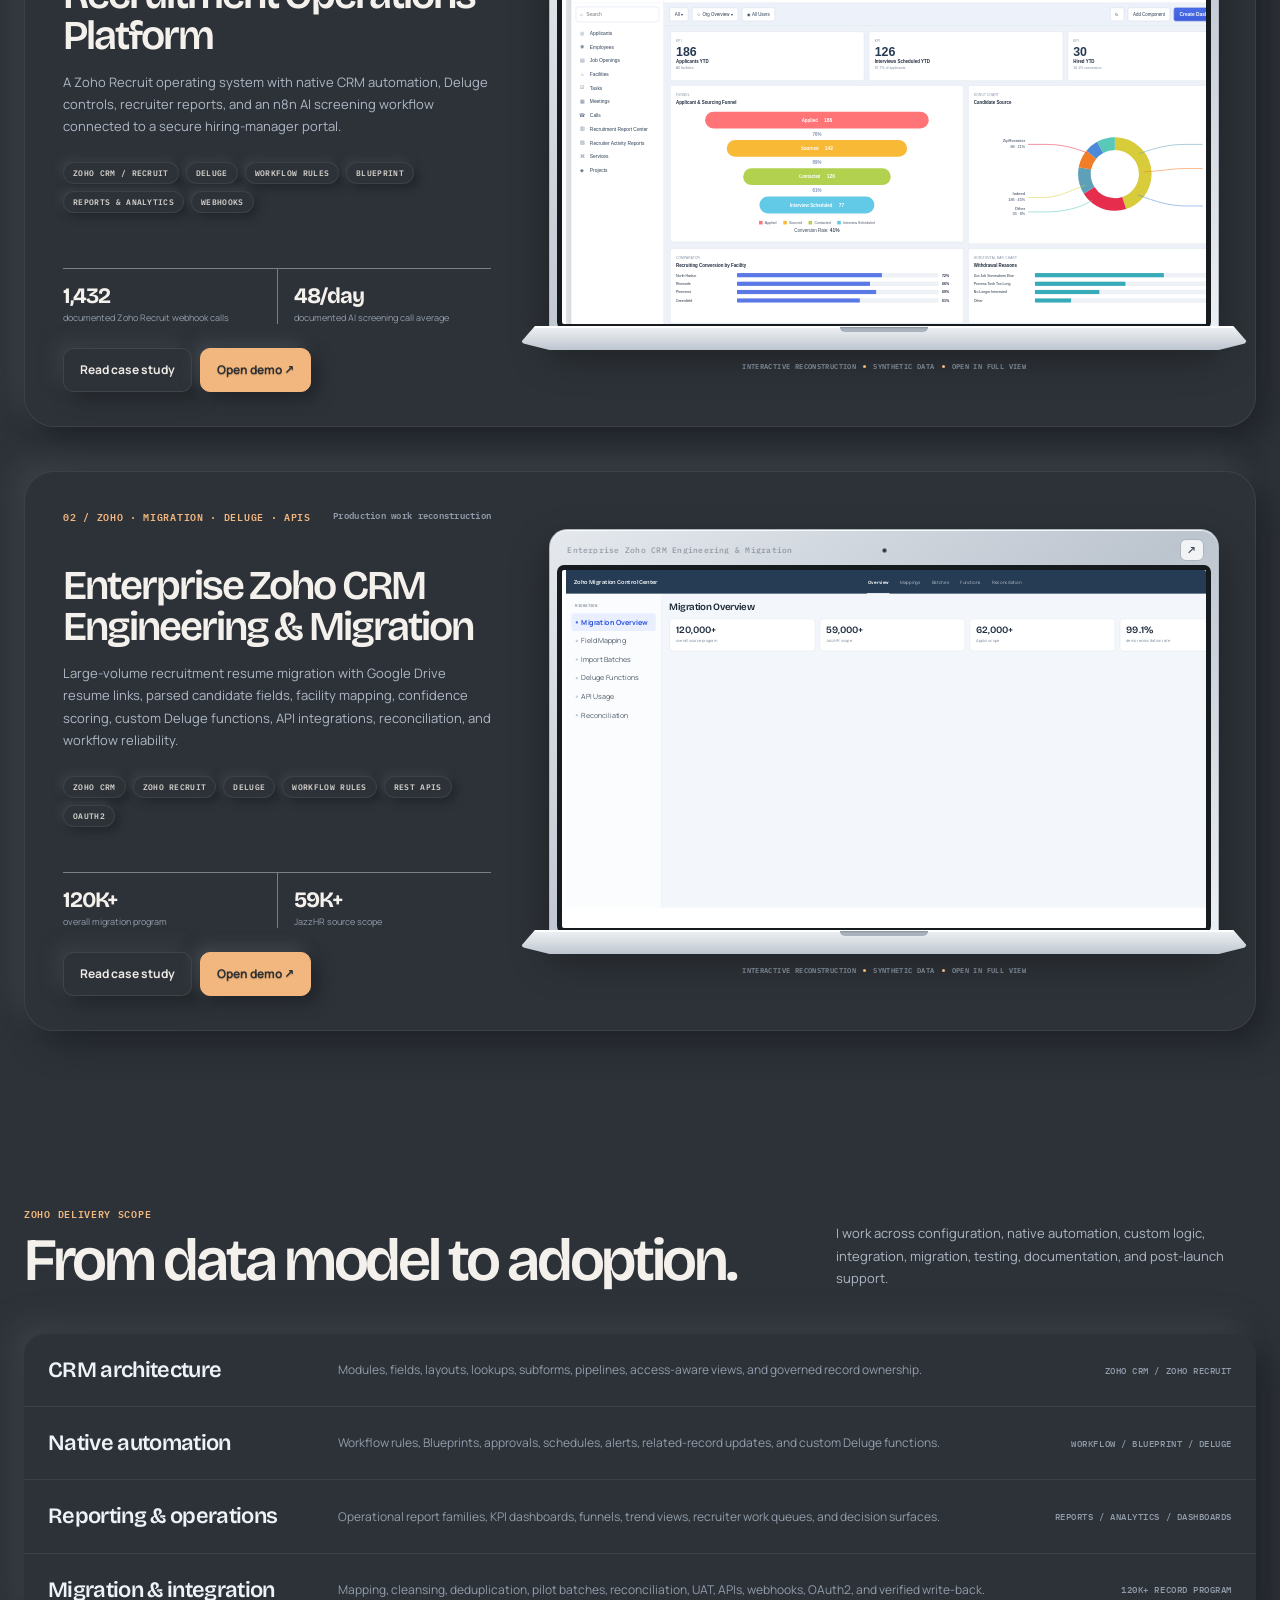
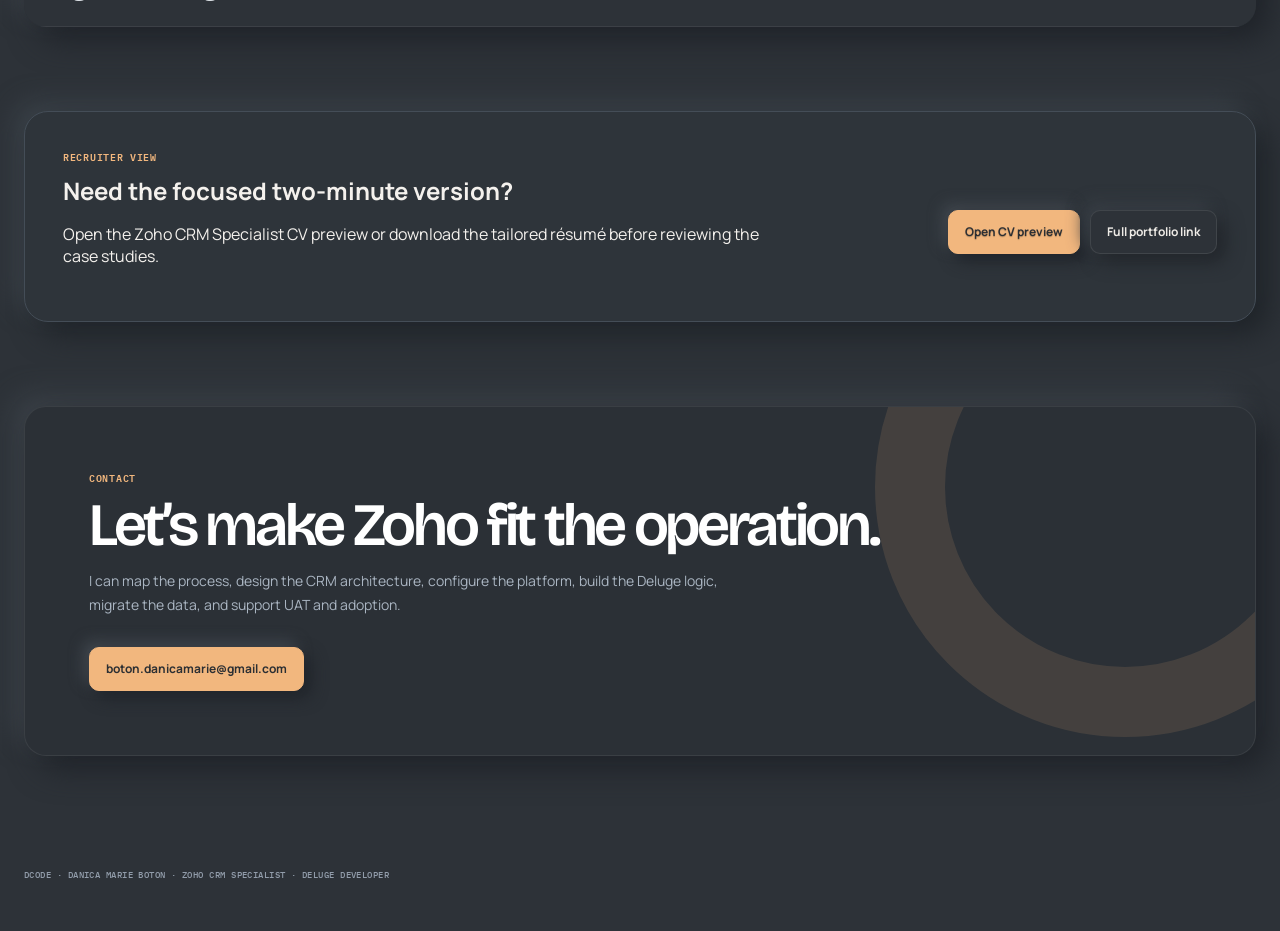
==== commit e88709e0: "Protect n8n workflow access behind contact dialog" ====
--- a/index.html
+++ b/index.html
@@ -7,4 +7,4 @@
 <section class="wrap section" id="capabilities"><div class="sectionhead"><div><div class="kicker">Zoho delivery scope</div><h2>From data model to adoption.</h2></div><p>I work across configuration, native automation, custom logic, integration, migration, testing, documentation, and post-launch support.</p></div><div class="capability-list"><div class="caprow"><h3>CRM architecture</h3><p>Modules, fields, layouts, lookups, subforms, pipelines, access-aware views, and governed record ownership.</p><span>Zoho CRM / Zoho Recruit</span></div><div class="caprow"><h3>Native automation</h3><p>Workflow rules, Blueprints, approvals, schedules, alerts, related-record updates, and custom Deluge functions.</p><span>Workflow / Blueprint / Deluge</span></div><div class="caprow"><h3>Reporting &amp; operations</h3><p>Operational report families, KPI dashboards, funnels, trend views, recruiter work queues, and decision surfaces.</p><span>Reports / Analytics / Dashboards</span></div><div class="caprow"><h3>Migration &amp; integration</h3><p>Mapping, cleansing, deduplication, pilot batches, reconciliation, UAT, APIs, webhooks, OAuth2, and verified write-back.</p><span>120K+ record program</span></div></div></section>
 <section class="wrap section cv-callout"><div><div class="kicker">Recruiter view</div><h2>Need the focused two-minute version?</h2><p>Open the Zoho CRM Specialist CV preview or download the tailored résumé before reviewing the case studies.</p></div><div class="actions"><a class="btn primary" href="cv.html">Open CV preview</a><a class="btn" href="cv.html#full-portfolio">Full portfolio link</a></div></section>
 <section class="wrap section" id="contact"><div class="contact"><div class="kicker">Contact</div><h2>Let’s make Zoho fit the operation.</h2><p>I can map the process, design the CRM architecture, configure the platform, build the Deluge logic, migrate the data, and support UAT and adoption.</p><div class="actions"><a class="btn primary" href="mailto:boton.danicamarie@gmail.com">boton.danicamarie@gmail.com</a></div></div></section></main><footer class="wrap footer">DCode · Danica Marie Boton · Zoho CRM Specialist · Deluge Developer</footer>
-<script src="data.js"></script><script>const root=document.getElementById('projectCards');DCODE_PROJECTS.forEach(p=>{const el=document.createElement('article');el.className='project';el.innerHTML=`<div class="projectcopy"><div class="projecttop"><span class="num">${p.order} / ${p.category}</span><span class="status">${p.status}</span></div><h3>${p.title}</h3><p>${p.subtitle}</p><div class="chips">${p.stack.slice(0,6).map(x=>`<span class="chip">${x}</span>`).join('')}</div><div class="metricline">${p.metrics.slice(0,2).map(m=>`<div class="mini"><strong>${m[0]}</strong><span>${m[1]}</span></div>`).join('')}</div><div class="projectactions"><a class="btn" href="case-study.html?id=${p.id}">Read case study</a><a class="btn primary" href="demo.html?id=${p.id}">Open demo ↗</a></div></div><div class="projectvisual"><div class="laptop-wrap"><div class="laptop-screen"><div class="laptop-bezel"><span class="camera-dot"></span><span class="screen-title">${p.title}</span><div class="screen-controls"><a class="screen-btn" href="demo.html?id=${p.id}" target="_blank" rel="noopener">↗</a></div></div><div class="laptop-display"><iframe class="live-demo-preview" src="demo.html?id=${p.id}&embed=1" title="Interactive reconstructed ${p.title} preview" loading="lazy"></iframe></div></div><div class="laptop-base"><span></span></div><div class="demo-caption"><span>Interactive reconstruction</span><i></i><span>Synthetic data</span><i></i><span>Open in full view</span></div></div></div>`;root.appendChild(el)});const W=1440,H=810;document.querySelectorAll('.live-demo-preview').forEach(iframe=>{const display=iframe.closest('.laptop-display');const fit=()=>{const scale=Math.min(display.clientWidth/W,display.clientHeight/H);iframe.style.width=`${W}px`;iframe.style.height=`${H}px`;iframe.style.transform=`scale(${scale})`;iframe.style.left=`${Math.max(0,(display.clientWidth-W*scale)/2)}px`;iframe.style.top=`${Math.max(0,(display.clientHeight-H*scale)/2)}px`};new ResizeObserver(fit).observe(display);iframe.addEventListener('load',fit);fit()});</script></body></html>
+<script src="data.js"></script><script>const root=document.getElementById('projectCards');DCODE_PROJECTS.forEach(p=>{const el=document.createElement('article');el.className='project';el.innerHTML=`<div class="projectcopy"><div class="projecttop"><span class="num">${p.order} / ${p.category}</span><span class="status">${p.status}</span></div><h3>${p.title}</h3><p>${p.subtitle}</p><div class="chips">${p.stack.slice(0,6).map(x=>`<span class="chip">${x}</span>`).join('')}</div><div class="metricline">${p.metrics.slice(0,2).map(m=>`<div class="mini"><strong>${m[0]}</strong><span>${m[1]}</span></div>`).join('')}</div><div class="projectactions"><a class="btn" href="case-study.html?id=${p.id}">Read case study</a><a class="btn primary" href="demo.html?id=${p.id}">Open demo ↗</a></div></div><div class="projectvisual"><div class="laptop-wrap"><div class="laptop-screen"><div class="laptop-bezel"><span class="camera-dot"></span><span class="screen-title">${p.title}</span><div class="screen-controls"><a class="screen-btn" href="demo.html?id=${p.id}" target="_blank" rel="noopener">↗</a></div></div><div class="laptop-display"><iframe class="live-demo-preview" src="demo.html?id=${p.id}&embed=1" title="Interactive reconstructed ${p.title} preview" loading="lazy"></iframe></div></div><div class="laptop-base"><span></span></div><div class="demo-caption"><span>Interactive reconstruction</span><i></i><span>Synthetic data</span><i></i><span>Open in full view</span></div></div></div>`;root.appendChild(el)});const W=1440,H=810;document.querySelectorAll('.live-demo-preview').forEach(iframe=>{const display=iframe.closest('.laptop-display');const fit=()=>{const scale=Math.min(display.clientWidth/W,display.clientHeight/H);iframe.style.width=`${W}px`;iframe.style.height=`${H}px`;iframe.style.transform=`scale(${scale})`;iframe.style.left=`${Math.max(0,(display.clientWidth-W*scale)/2)}px`;iframe.style.top=`${Math.max(0,(display.clientHeight-H*scale)/2)}px`};new ResizeObserver(fit).observe(display);iframe.addEventListener('load',fit);fit()});</script><script src="contact-workflow.js"></script></body></html>
